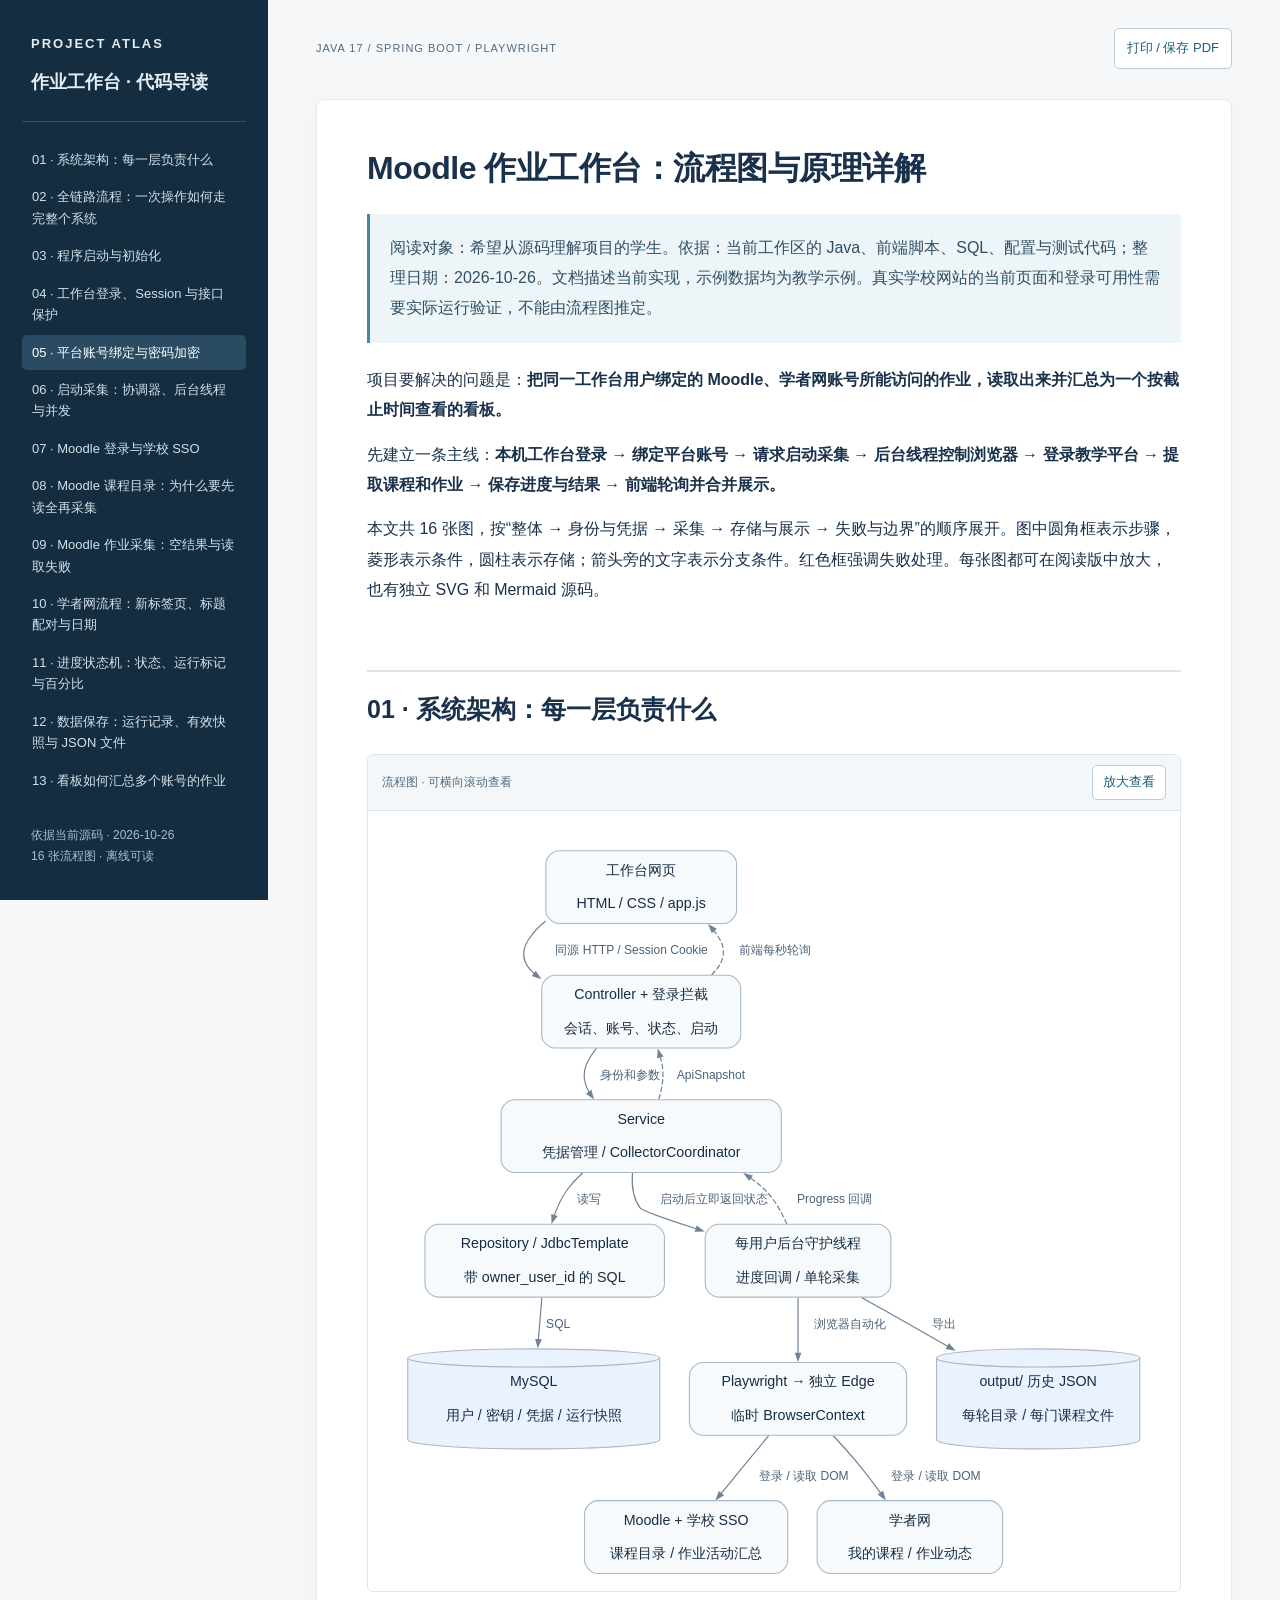
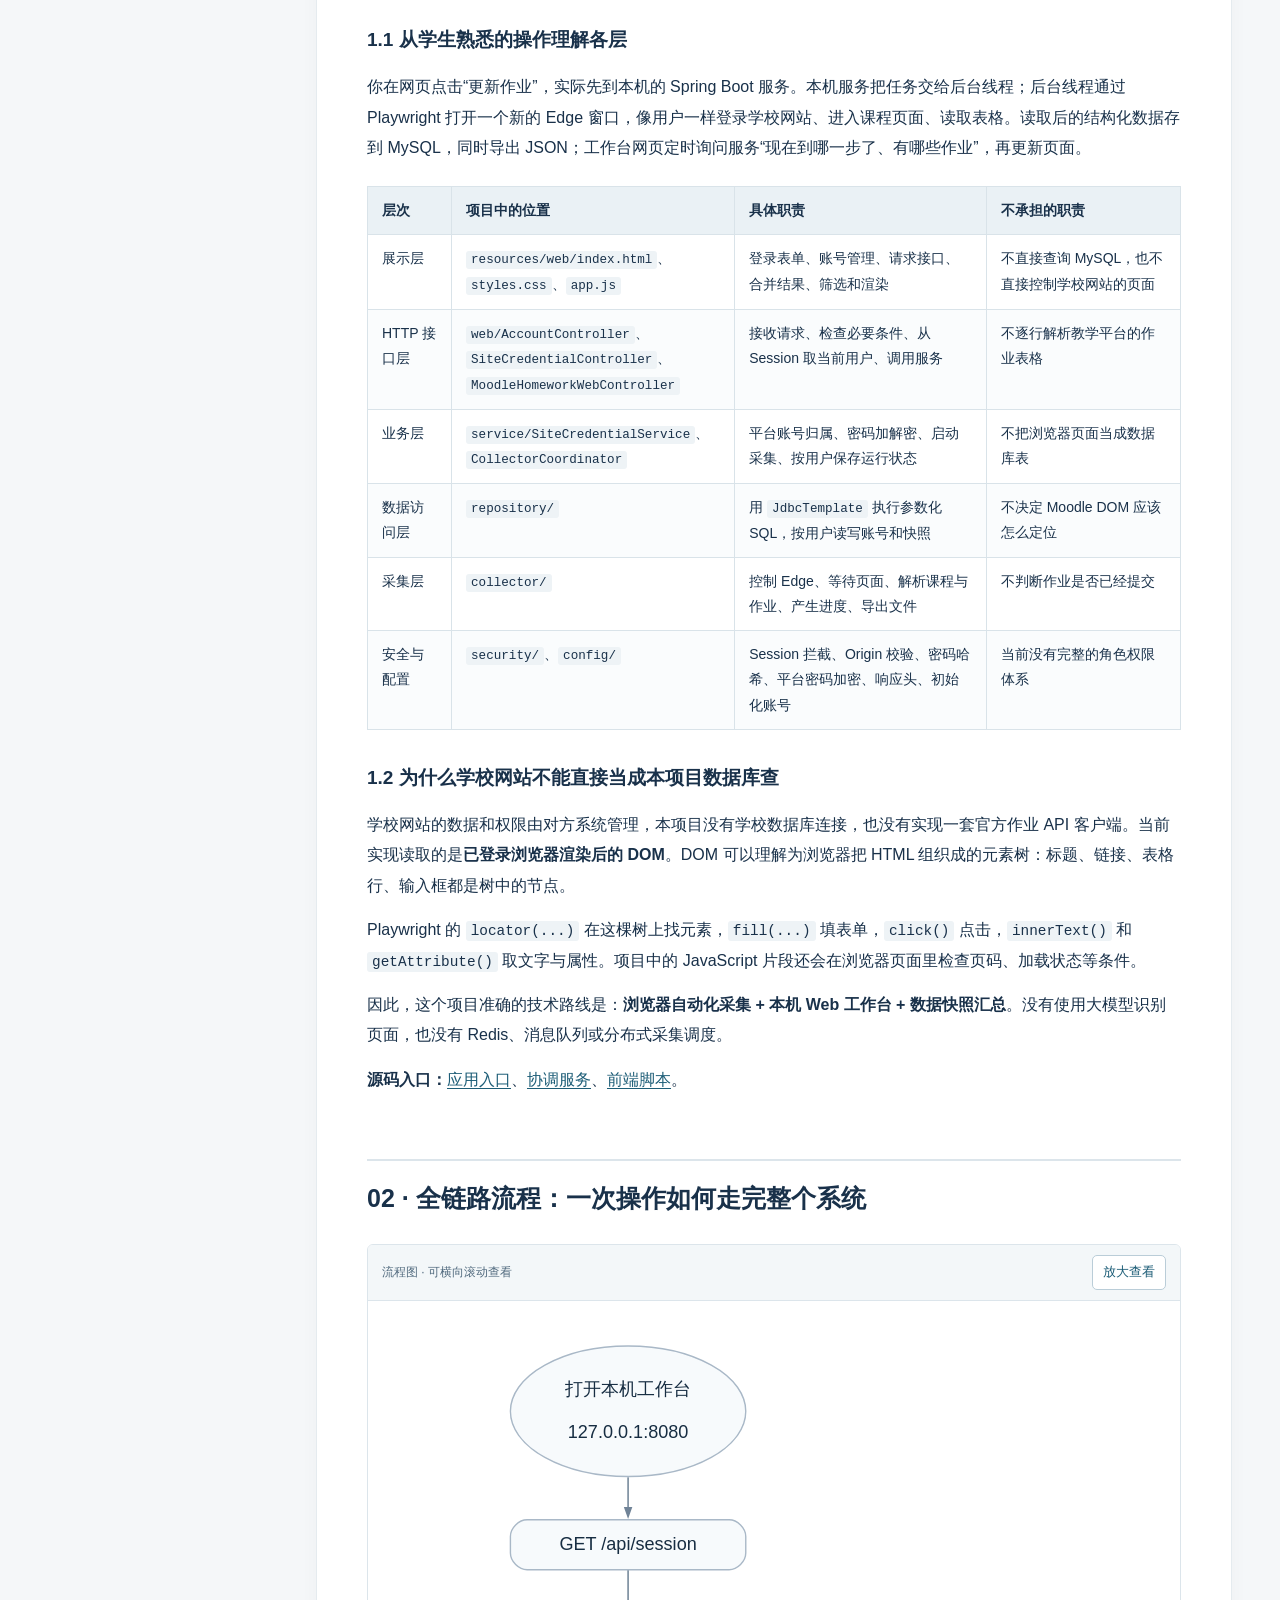
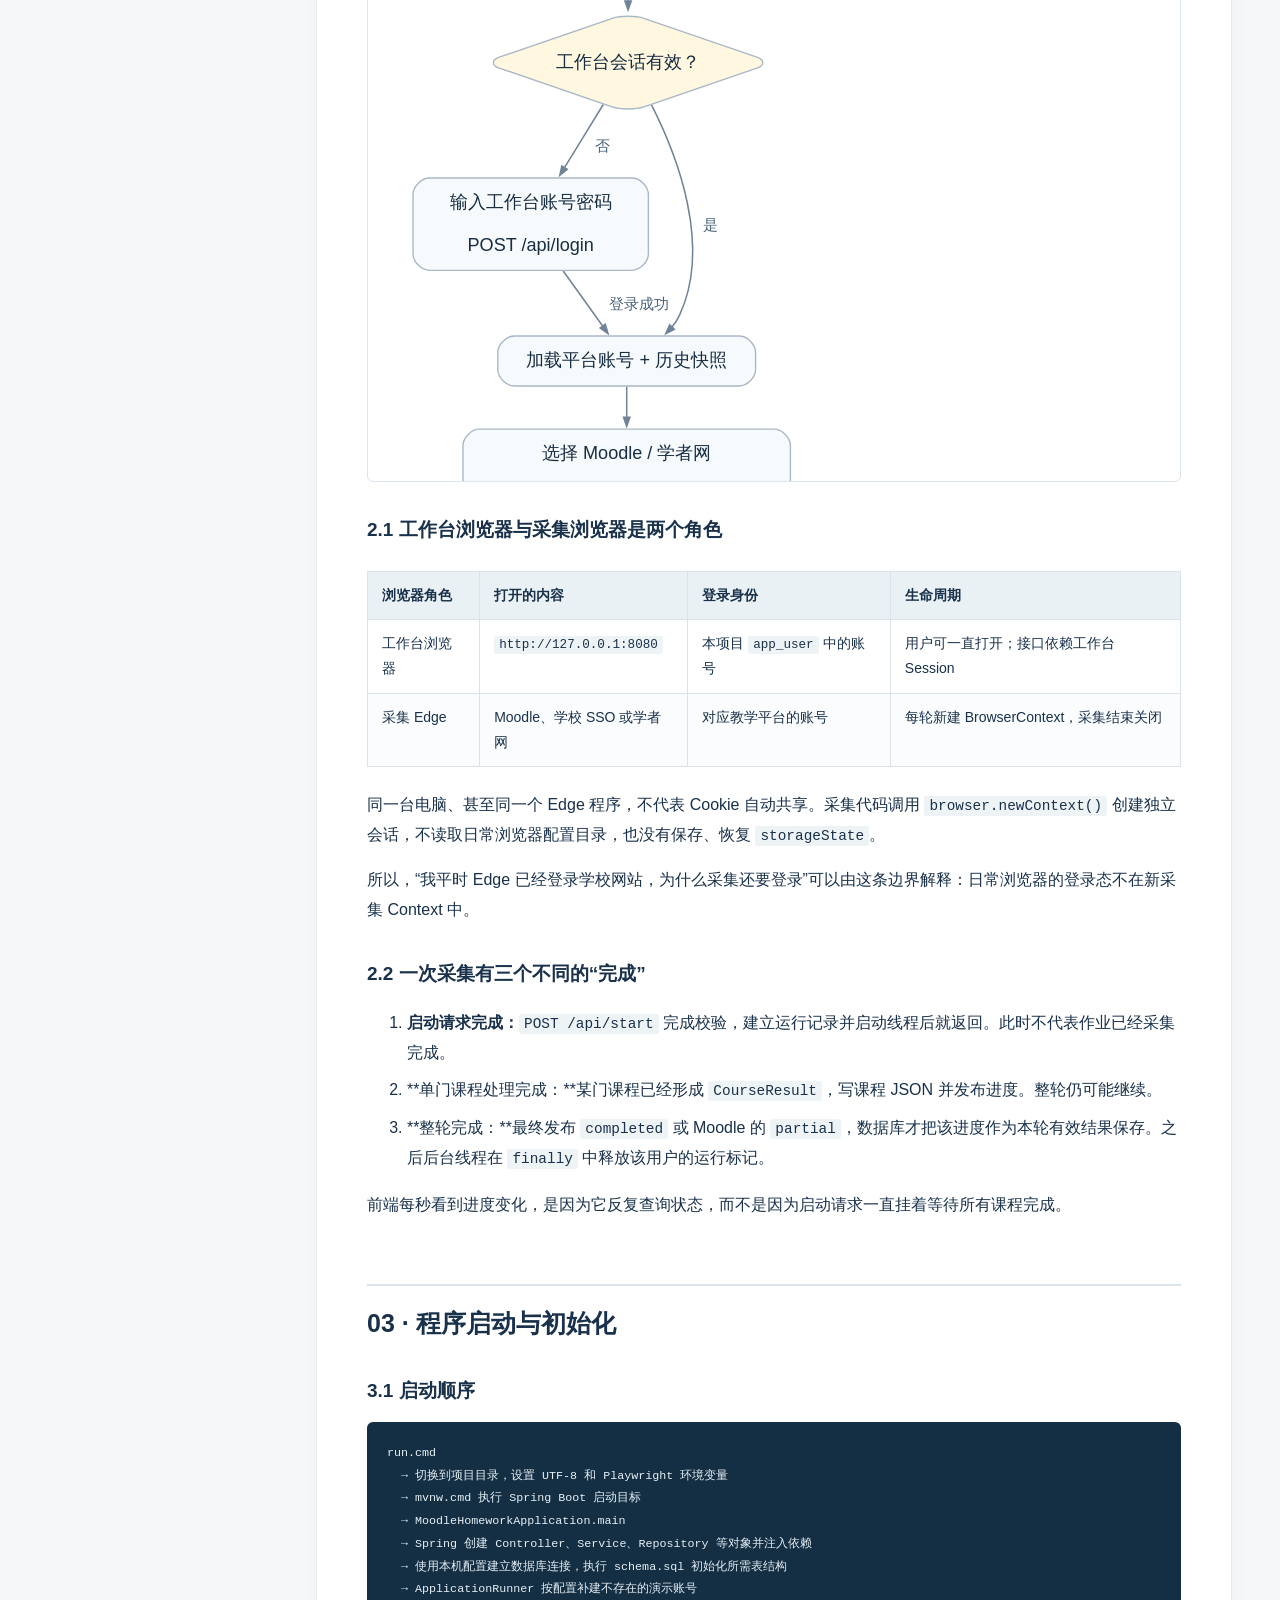
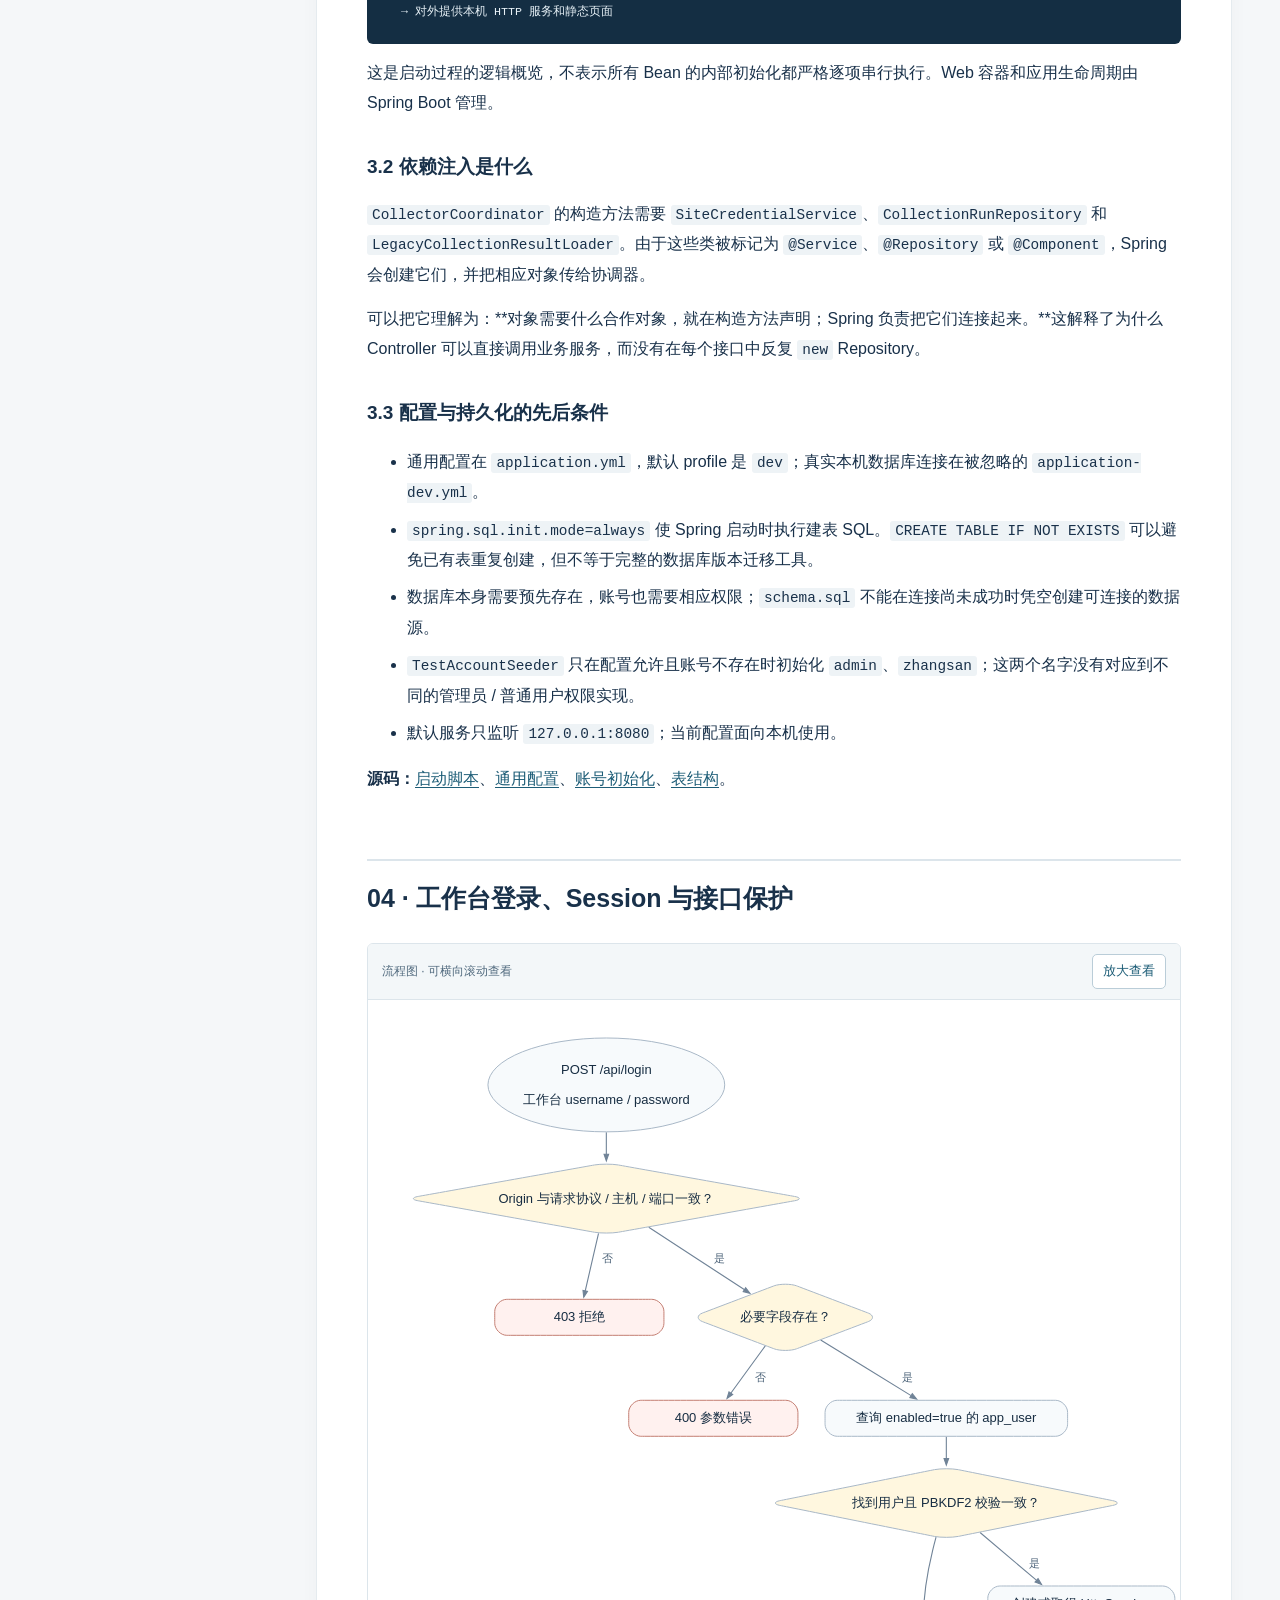
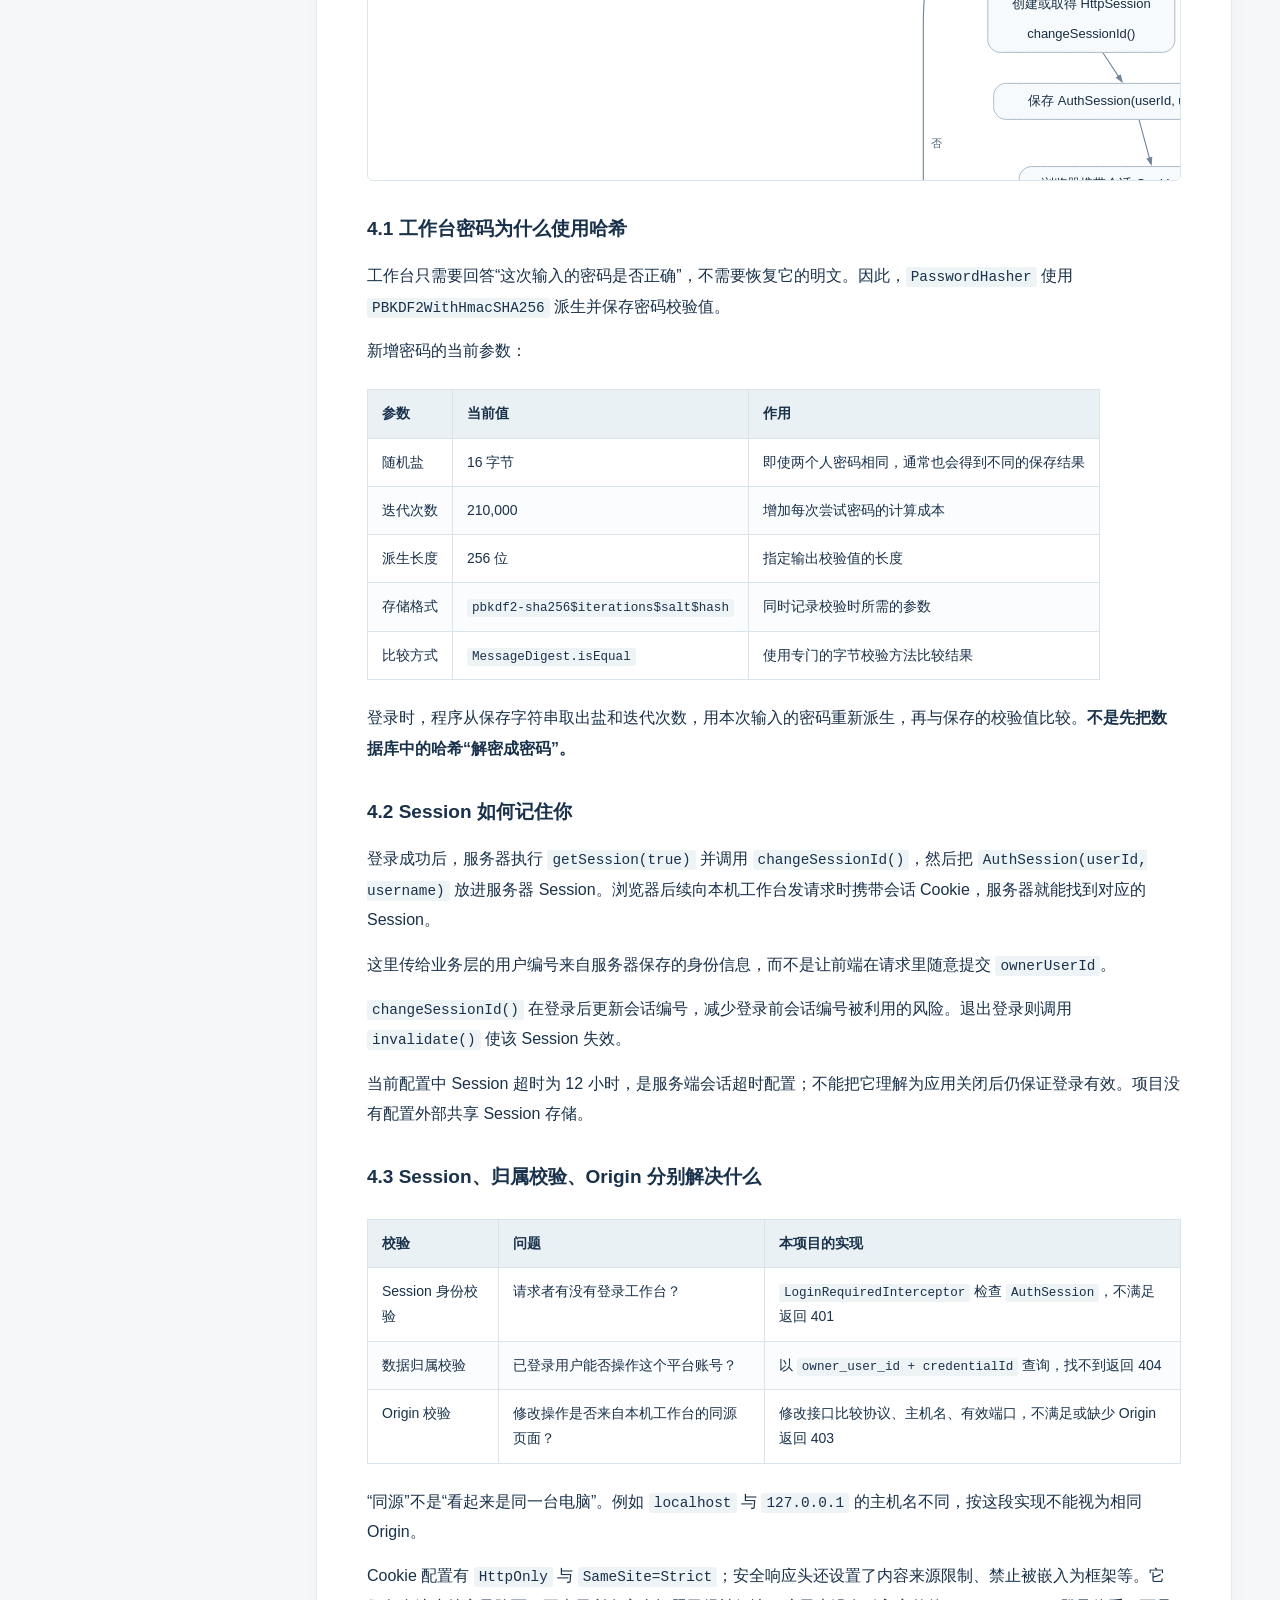
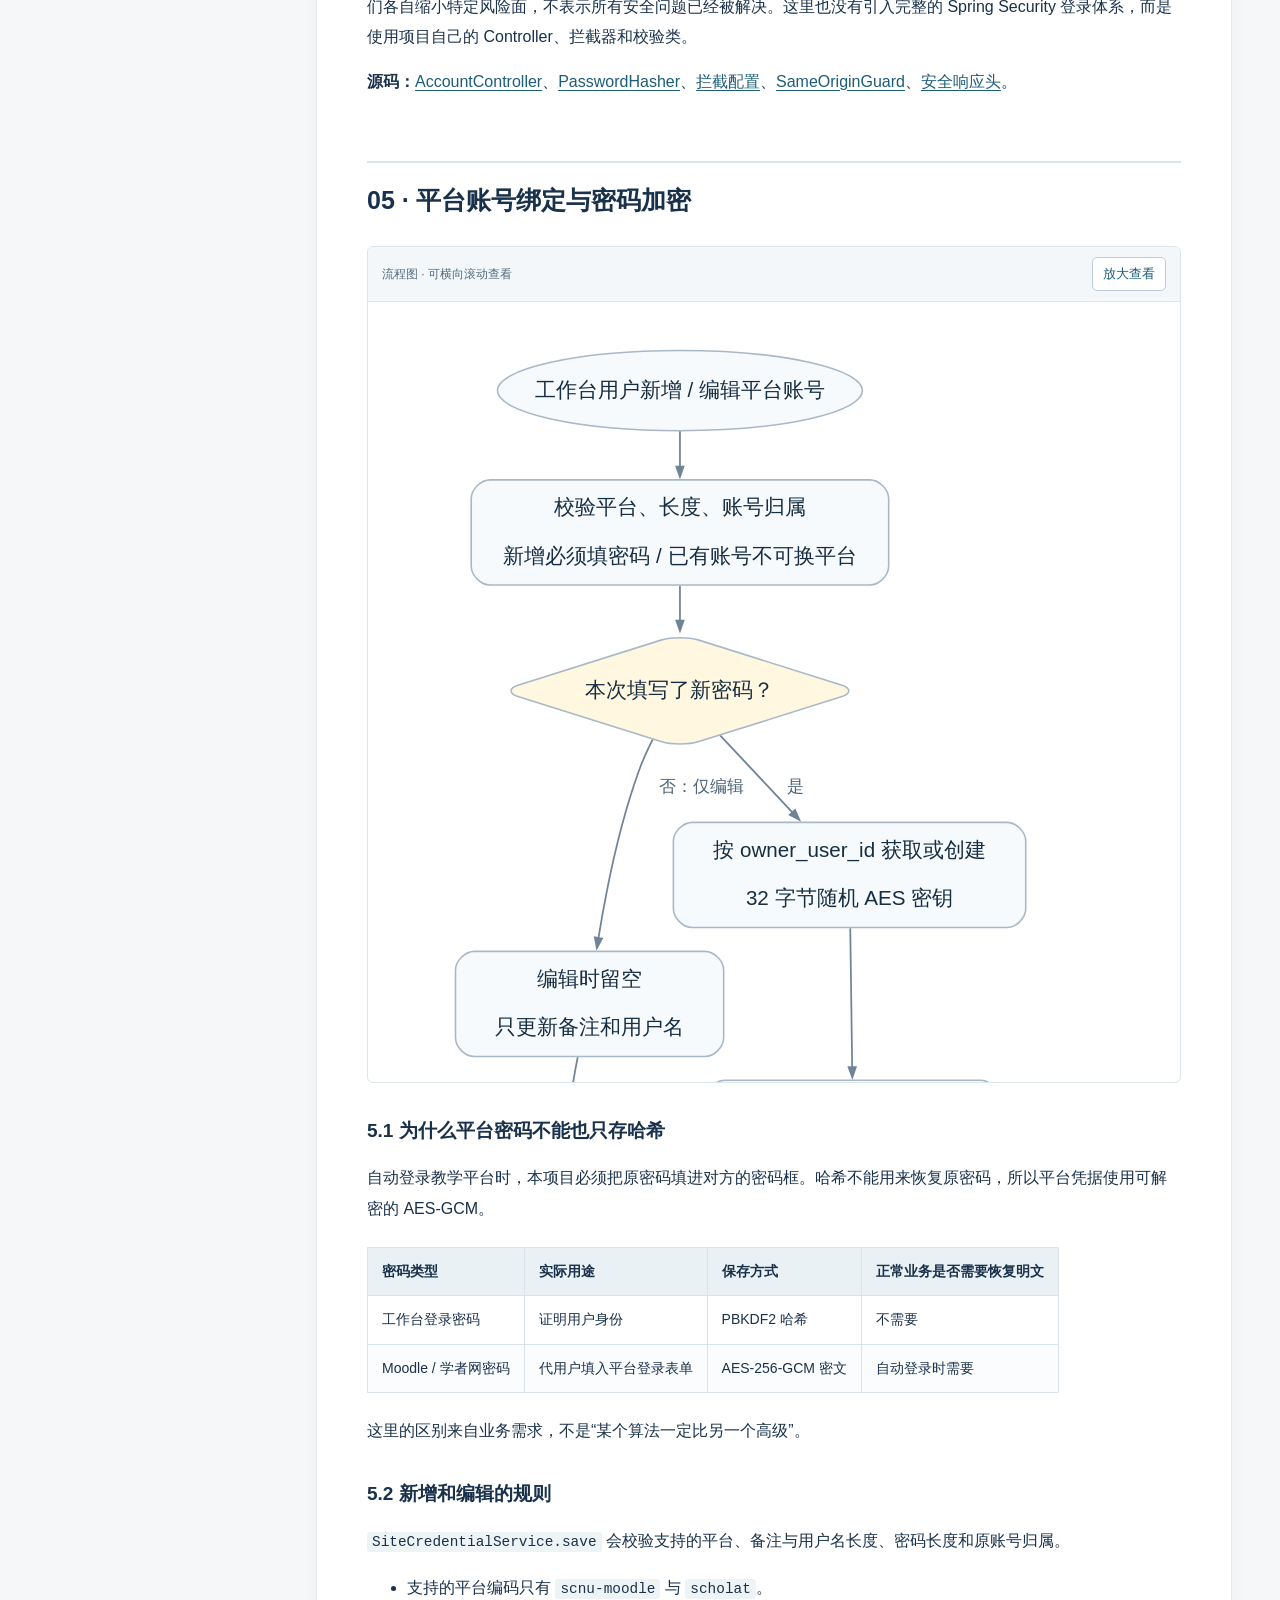
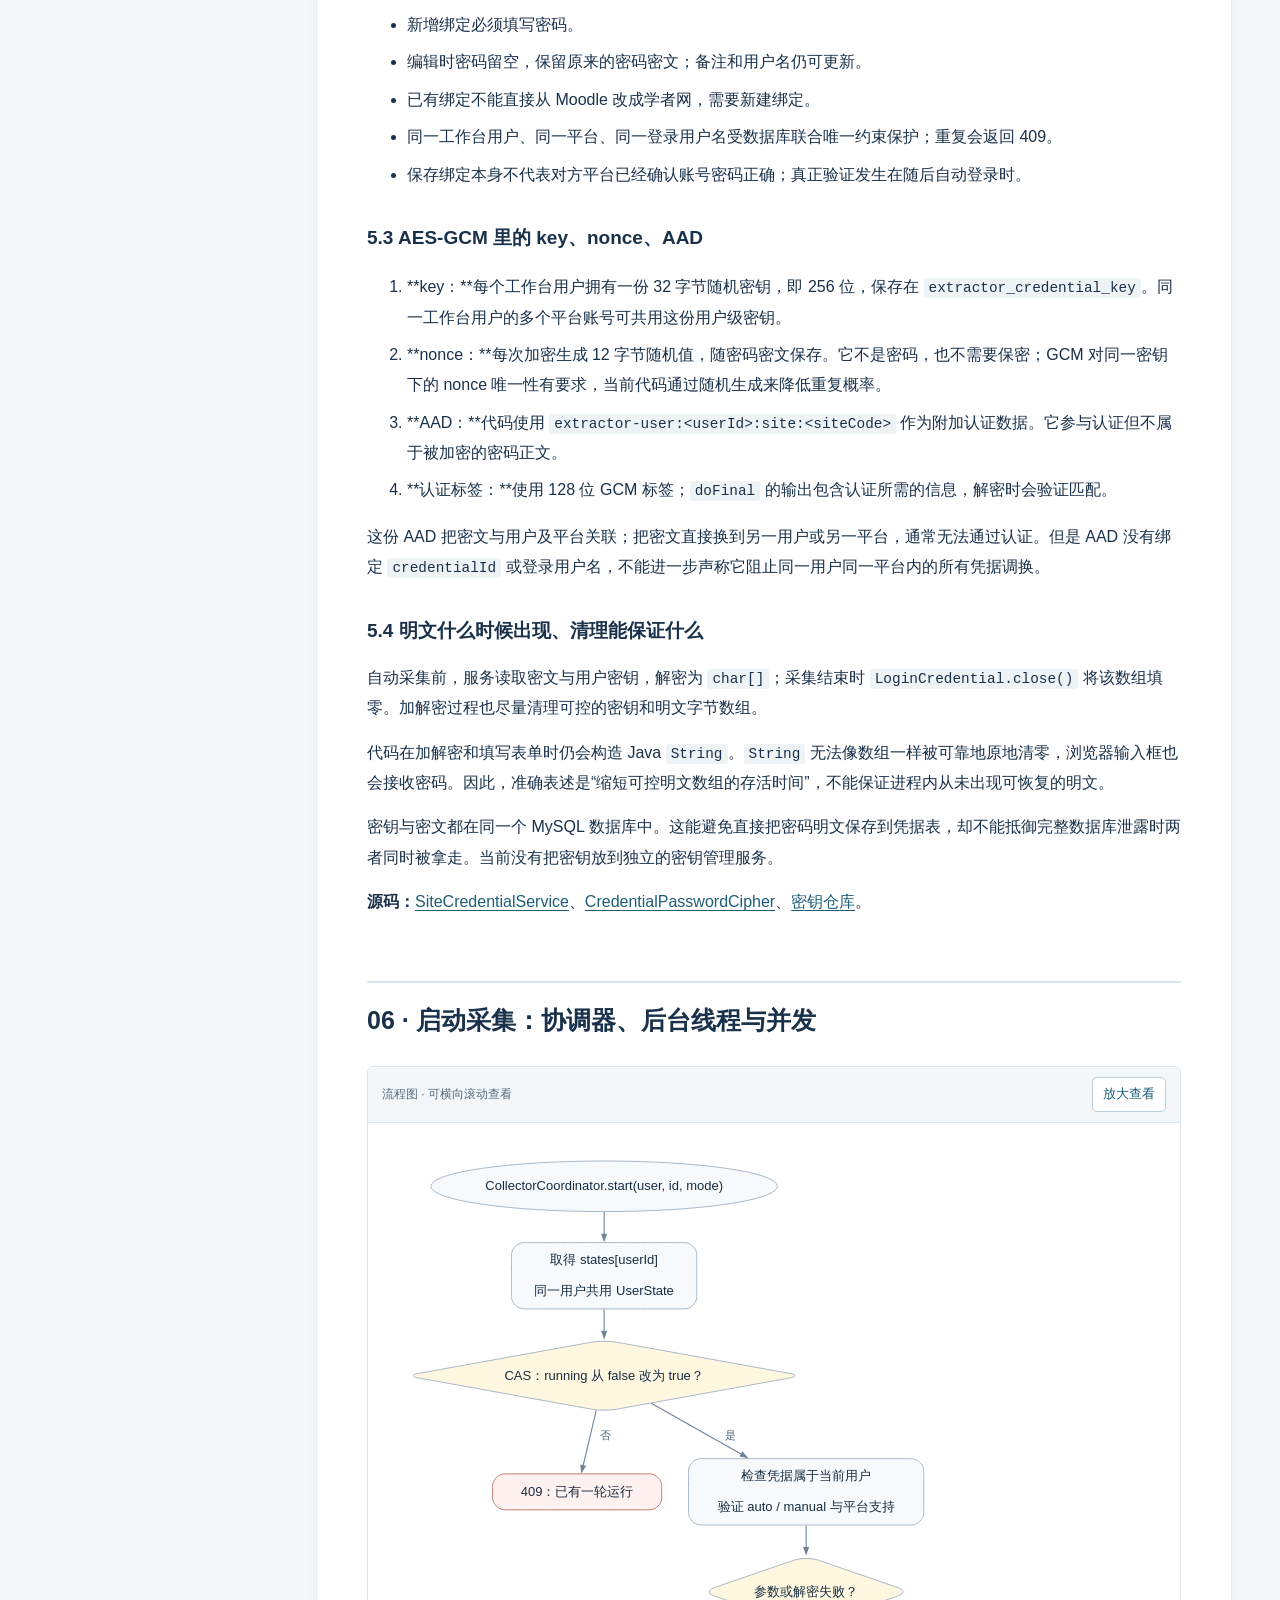
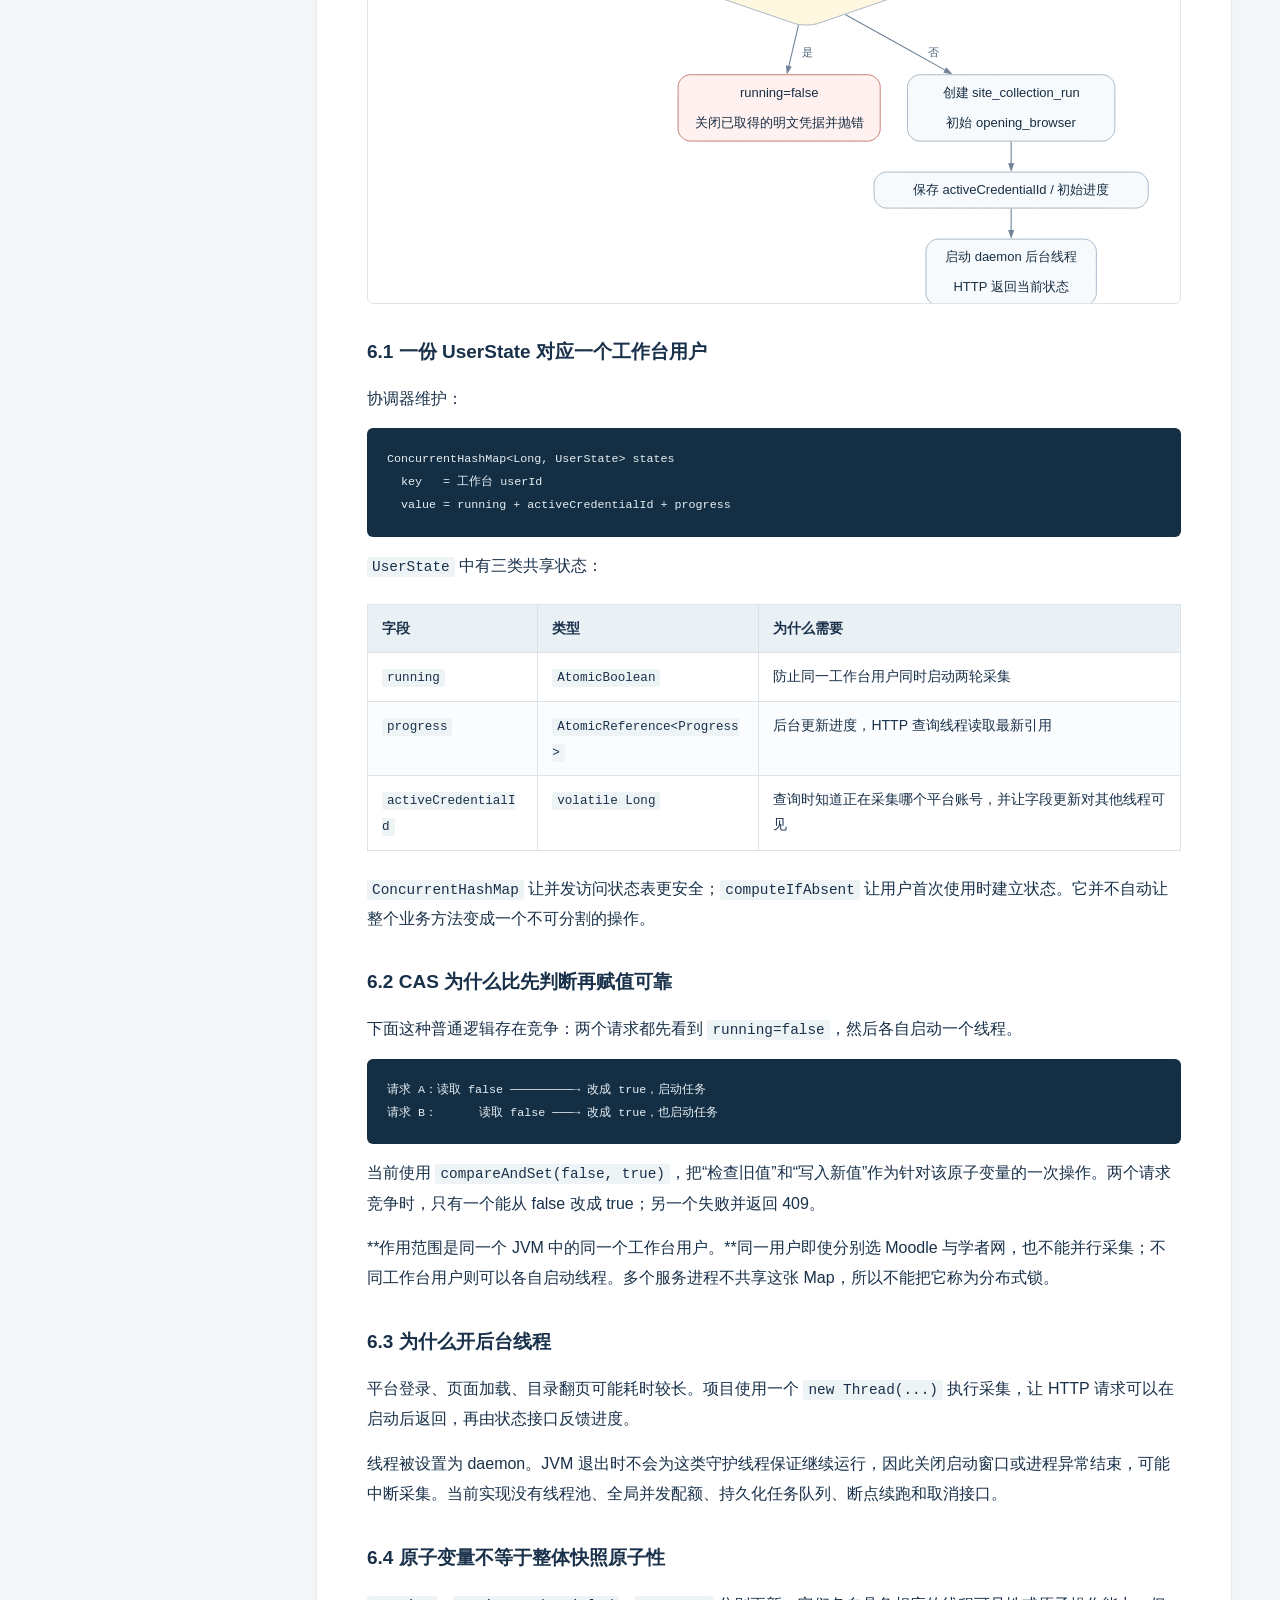
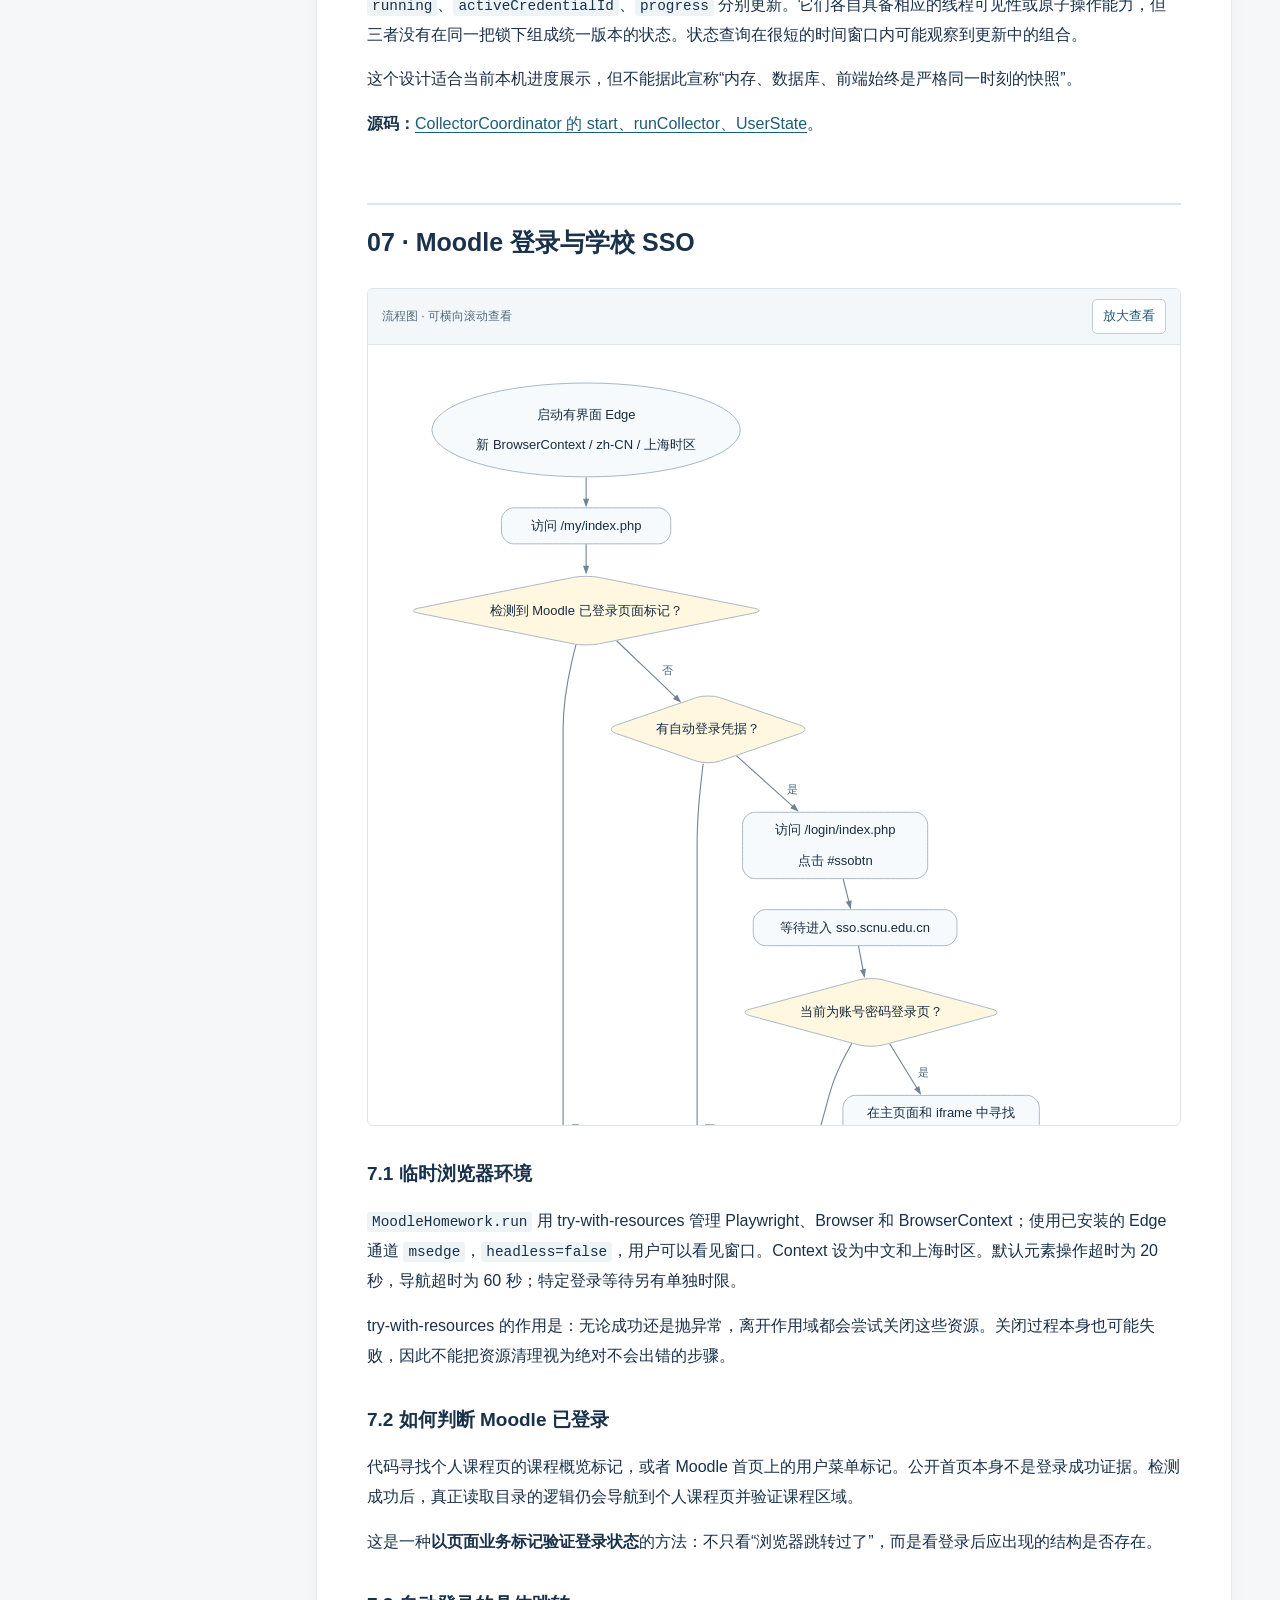
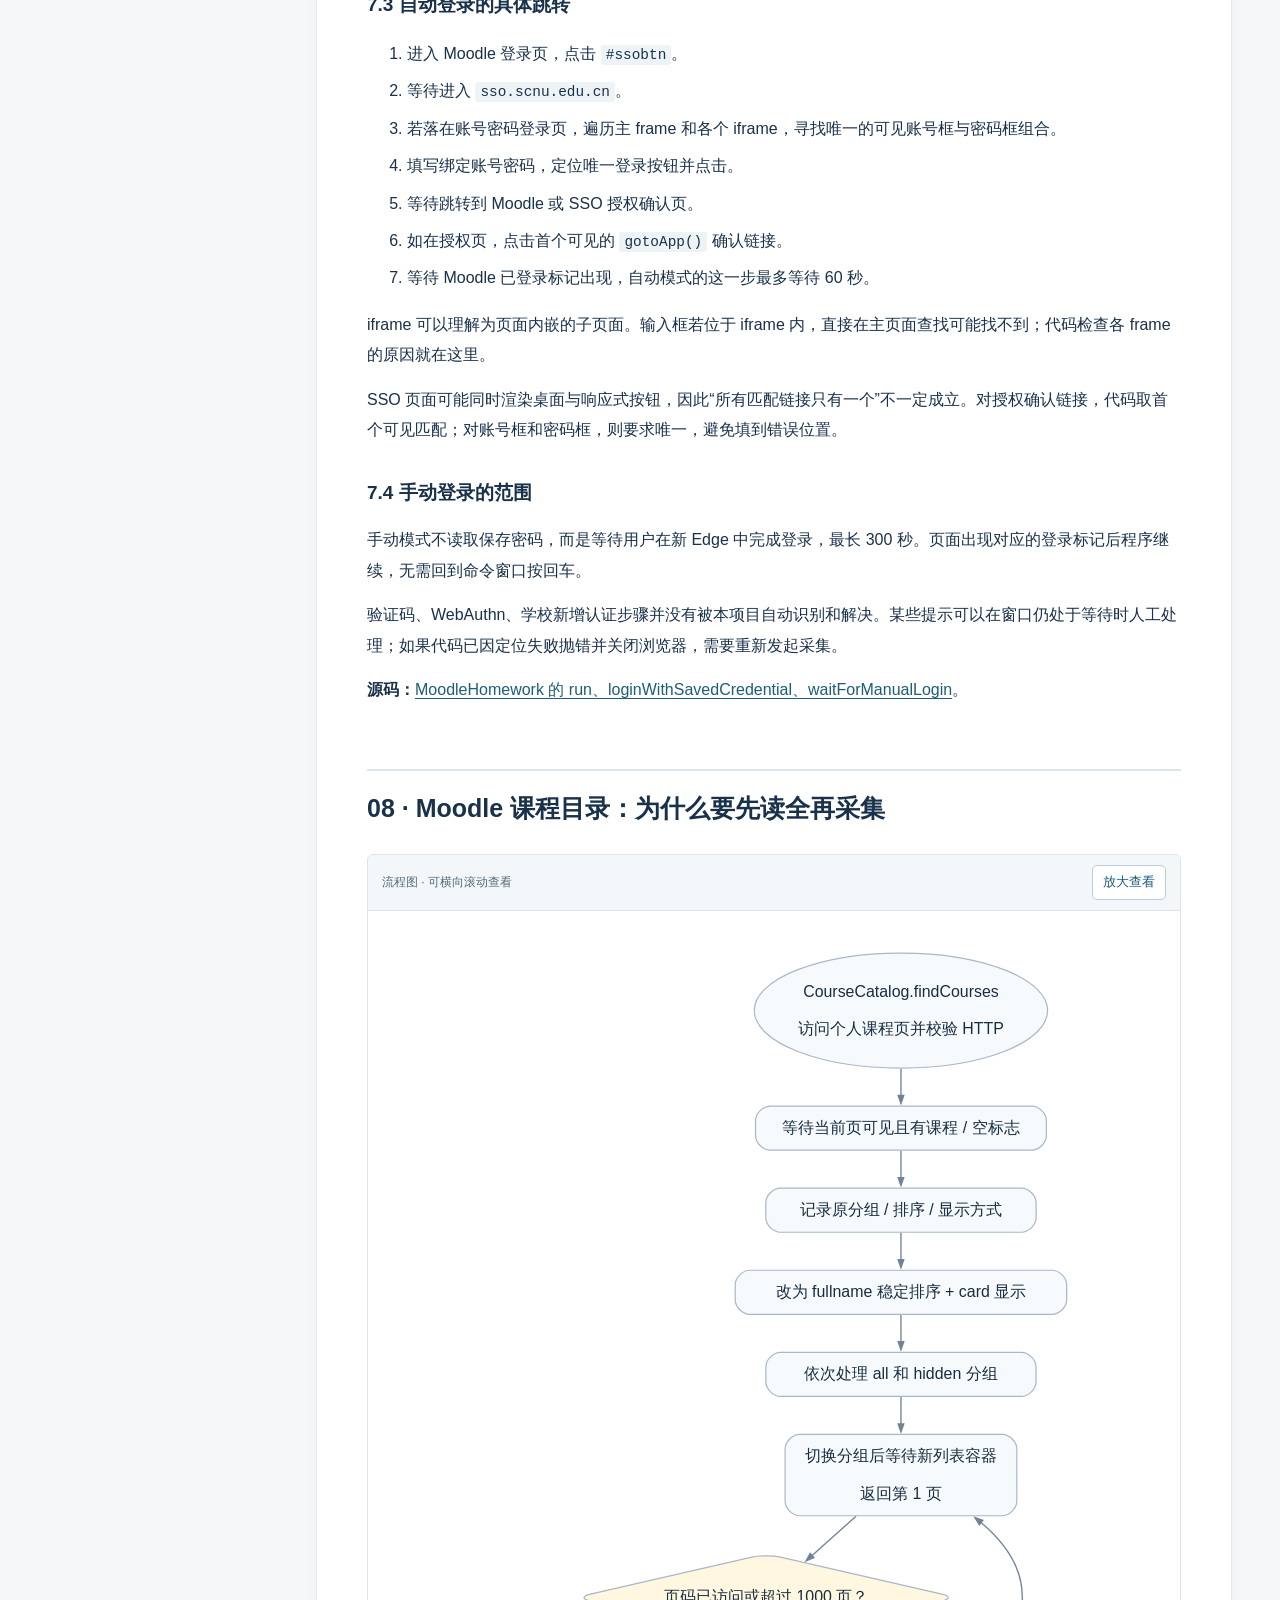
==== docs/flowcharts/project-flowcharts.html @ 31fd4c5e "Initial import: homework dashboard and architecture documentation" ====
<!doctype html>
<html lang="zh-CN"><head><meta charset="UTF-8"><meta name="viewport" content="width=device-width,initial-scale=1"><title>Moodle 作业工作台 · 流程图与原理详解</title><style>:root{color-scheme:light;--ink:#19314a;--muted:#526b7f;--line:#dce5eb;--paper:#fff;--blue:#1d5d77;--soft:#eef5f8}*{box-sizing:border-box}html{scroll-behavior:smooth;scroll-padding-top:24px}body{margin:0;background:#f5f7f9;color:var(--ink);font:16px/1.9 "Microsoft YaHei","Segoe UI",sans-serif}.sidebar{position:fixed;inset:0 auto 0 0;width:268px;padding:32px 22px;background:#152d41;color:#e2edf5;display:flex;flex-direction:column}.brand{font-size:13px;font-weight:700;letter-spacing:2px;padding:0 9px 22px;border-bottom:1px solid #365064}.brand span{display:block;font-size:18px;letter-spacing:0;margin-top:8px}nav{overflow:auto;flex:1;padding-top:18px}nav a{display:block;padding:7px 10px;color:#d3e1ea;text-decoration:none;font-size:13px;line-height:1.65;border-radius:5px;margin:2px 0}nav a:hover,nav a.active{background:#2b4b62;color:#fff}.sidebar-foot{font-size:12px;line-height:1.8;color:#a9c0d1;padding:18px 9px 0}main{margin-left:268px;max-width:1500px;padding:28px 48px 50px}.topline{display:flex;align-items:center;justify-content:space-between;color:var(--muted);font-size:11px;letter-spacing:1px;margin-bottom:30px;gap:10px}button{font:inherit;font-size:13px;color:var(--blue);background:#fff;border:1px solid #bacdd8;border-radius:5px;padding:7px 12px;cursor:pointer}button:hover{background:var(--soft)}article{background:var(--paper);padding:44px 50px;box-shadow:0 3px 20px #15334a08;border:1px solid #e5ebef;border-radius:8px}h1{font-size:32px;line-height:1.5;letter-spacing:-.5px;margin:0 0 20px}h2{font-size:25px;line-height:1.55;margin:64px 0 23px;padding-top:18px;border-top:2px solid var(--line)}h3{font-size:19px;margin:30px 0 12px}h4{font-size:16px}p{margin:14px 0}a{color:var(--blue);text-underline-offset:3px}li{margin:7px 0}li p{margin:6px 0}code{font-family:Consolas,"Microsoft YaHei",monospace;font-size:.9em;background:#eef3f6;border-radius:3px;padding:2px 5px;overflow-wrap:anywhere}pre{padding:20px;background:#142e43;color:#e6f0f6;border-radius:6px;overflow:auto;font-size:13px;line-height:1.75}pre code{background:transparent;color:inherit;padding:0;overflow-wrap:normal}blockquote{margin:22px 0;padding:14px 20px;border-left:3px solid #4785a1;background:#edf5f8;color:#304f64}blockquote p{margin:5px 0}table{border-collapse:collapse;width:100%;font-size:14px;line-height:1.8;margin:23px 0;display:block;overflow:auto}thead{background:#eaf1f5}th,td{border:1px solid #d9e3e9;padding:11px 14px;text-align:left;vertical-align:top}tr:nth-child(even){background:#fafcfd}.diagram{border:1px solid var(--line);border-radius:6px;margin:26px 0;background:#fff;overflow:hidden}.diagram-toolbar{display:flex;justify-content:space-between;align-items:center;padding:10px 14px;background:#f3f7f9;border-bottom:1px solid var(--line);font-size:12px;color:var(--muted)}.diagram-toolbar button{padding:4px 10px}.diagram-scroll{overflow:auto;padding:20px;max-height:780px}.diagram-scroll svg{display:block;width:100%;min-width:650px;height:auto;max-height:none}.diagram-scroll svg text{font-family:"Microsoft YaHei","Segoe UI",sans-serif}.diagram[data-diagram="01-architecture"] .diagram-scroll svg,.diagram[data-diagram="10-states"] .diagram-scroll svg,.diagram[data-diagram="16-data-model"] .diagram-scroll svg{min-width:1050px}.diagram[data-diagram="07-catalog"] .diagram-scroll svg,.diagram[data-diagram="06-moodle-login"] .diagram-scroll svg{min-width:900px}footer{font-size:12px;color:var(--muted);margin-top:25px}dialog{border:1px solid #a9bcca;border-radius:8px;width:94vw;max-width:1800px;height:92vh;padding:0;overflow:hidden}dialog::backdrop{background:#12283dc4}dialog header{display:flex;align-items:center;gap:10px;padding:14px 20px;background:#eef4f8;border-bottom:1px solid var(--line);height:64px}dialog header span{margin-right:auto;font-size:14px}#dialog-content{height:calc(100% - 64px);overflow:auto;padding:25px;background:#fff}#dialog-content svg{display:block;height:auto;max-width:none}#dialog-content text{font-family:"Microsoft YaHei","Segoe UI",sans-serif}details{border:1px solid var(--line);border-radius:6px;padding:12px 16px;margin:18px 0}summary{cursor:pointer;color:var(--blue)}@media(min-width:1700px){main{padding-left:70px;padding-right:70px}}@media(max-width:1050px){.sidebar{width:220px;padding:25px 13px}main{margin-left:220px;padding:24px}article{padding:28px}h1{font-size:27px}}@media(max-width:740px){.sidebar{position:static;width:auto;padding:20px}.brand{padding-bottom:12px}.brand span{font-size:17px}nav{display:flex;gap:5px;overflow:auto;max-height:110px;flex-wrap:wrap;padding-top:10px}nav a{font-size:12px;padding:3px 7px;white-space:nowrap}.sidebar-foot{display:none}main{margin:0;padding:20px 12px}.topline{font-size:9px;margin-bottom:16px}article{padding:24px 18px}h1{font-size:25px}h2{font-size:22px;margin-top:42px}body{font-size:15px}.diagram-scroll{padding:12px}dialog{width:98vw;height:94vh}dialog header{padding:10px;gap:5px}dialog header span{font-size:12px}dialog header button{padding:5px 9px}}@media print{.sidebar,.topline,.diagram-toolbar,dialog,footer{display:none!important}body{background:white;font-size:10pt}main{margin:0;max-width:none;padding:0}article{padding:0;border:0;box-shadow:none}h1{font-size:24pt}h2{font-size:18pt;break-before:page;margin-top:0;padding-top:0;border:0}h3{break-after:avoid}table{display:table;font-size:9pt}tr{break-inside:avoid}.diagram{border:0}.diagram-scroll{max-height:none;overflow:visible;padding:0}.diagram-scroll svg{min-width:0!important;max-width:100%;max-height:240mm}a{color:inherit}pre{white-space:pre-wrap;color:#19314a;background:#eef3f6}.diagram{break-inside:avoid}}
article a{overflow-wrap:anywhere}#dialog-content svg{min-width:0!important}
</style></head><body><aside class="sidebar"><div class="brand">PROJECT ATLAS<span>作业工作台 · 代码导读</span></div><nav aria-label="文档目录"><a href="#section-0">01 · 系统架构：每一层负责什么</a><a href="#section-1">02 · 全链路流程：一次操作如何走完整个系统</a><a href="#section-2">03 · 程序启动与初始化</a><a href="#section-3">04 · 工作台登录、Session 与接口保护</a><a href="#section-4">05 · 平台账号绑定与密码加密</a><a href="#section-5">06 · 启动采集：协调器、后台线程与并发</a><a href="#section-6">07 · Moodle 登录与学校 SSO</a><a href="#section-7">08 · Moodle 课程目录：为什么要先读全再采集</a><a href="#section-8">09 · Moodle 作业采集：空结果与读取失败</a><a href="#section-9">10 · 学者网流程：新标签页、标题配对与日期</a><a href="#section-10">11 · 进度状态机：状态、运行标记与百分比</a><a href="#section-11">12 · 数据保存：运行记录、有效快照与 JSON 文件</a><a href="#section-12">13 · 看板如何汇总多个账号的作业</a><a href="#section-13">14 · 截止时间：精确时刻与日历日期</a><a href="#section-14">15 · 失败处理：失败发生的位置决定结果</a><a href="#section-15">16 · 数据模型：四张关系表与 JSON 内嵌对象</a><a href="#section-16">17 · 旧版本地结果的导入</a><a href="#section-17">18 · HTTP 接口与调用关系</a><a href="#section-18">19 · 用一个例子串起整个流程</a><a href="#section-19">20 · 项目的设计取舍与常见误解</a><a href="#section-20">21 · 如何对照源码学习与验证</a></nav><div class="sidebar-foot">依据当前源码 · 2026-10-26<br>16 张流程图 · 离线可读</div></aside><main><div class="topline"><span>JAVA 17 / SPRING BOOT / PLAYWRIGHT</span><button type="button" id="print">打印 / 保存 PDF</button></div><article><h1>Moodle 作业工作台：流程图与原理详解</h1><blockquote>
<p>阅读对象：希望从源码理解项目的学生。依据：当前工作区的 Java、前端脚本、SQL、配置与测试代码；整理日期：2026-10-26。文档描述当前实现，示例数据均为教学示例。真实学校网站的当前页面和登录可用性需要实际运行验证，不能由流程图推定。</p>
</blockquote>
<p>项目要解决的问题是：<strong>把同一工作台用户绑定的 Moodle、学者网账号所能访问的作业，读取出来并汇总为一个按截止时间查看的看板。</strong></p>
<p>先建立一条主线：<strong>本机工作台登录 → 绑定平台账号 → 请求启动采集 → 后台线程控制浏览器 → 登录教学平台 → 提取课程和作业 → 保存进度与结果 → 前端轮询并合并展示。</strong></p>
<p>本文共 16 张图，按“整体 → 身份与凭据 → 采集 → 存储与展示 → 失败与边界”的顺序展开。图中圆角框表示步骤，菱形表示条件，圆柱表示存储；箭头旁的文字表示分支条件。红色框强调失败处理。每张图都可在阅读版中放大，也有独立 SVG 和 Mermaid 源码。</p>
<h2 id="section-0">01 · 系统架构：每一层负责什么</h2><div class="diagram" data-diagram="01-architecture"><div class="diagram-toolbar"><span>流程图 · 可横向滚动查看</span><button type="button" class="expand-diagram" data-id="01-architecture">放大查看</button></div><div class="diagram-scroll"><svg role="img" aria-label="系统架构与职责" style="min-width:704px" width="704pt" height="695pt"
 viewBox="0.00 0.00 704.00 695.00" xmlns="http://www.w3.org/2000/svg" xmlns:xlink="http://www.w3.org/1999/xlink">
<g id="graph0" class="graph" transform="scale(1 1) rotate(0) translate(18 677.05)">
<title>G</title>
<!-- ui&#45;&gt;api -->
<g id="edge1" class="edge">
<title>ui&#45;&gt;api</title>
<path fill="none" stroke="#708397" stroke-width="1.1" d="M125.74,-594.92C119.59,-590.01 114.15,-584.31 109.9,-577.69 102.1,-565.52 105.86,-555.25 115.55,-546.74"/>
<polygon fill="#708397" stroke="#708397" stroke-width="1.1" points="116.76,-548.68 120.57,-542.94 114.01,-545.05 116.76,-548.68"/>
<text xml:space="preserve" text-anchor="start" x="134.68" y="-564.69" font-family="Microsoft YaHei" font-size="11.00" fill="#4b6278">同源 HTTP / Session Cookie</text>
</g>
<!-- api&#45;&gt;ui -->
<g id="edge12" class="edge">
<title>api&#45;&gt;ui</title>
<path fill="none" stroke="#708397" stroke-width="1.1" stroke-dasharray="5,2" d="M276.89,-545.68C286.52,-554.9 291.36,-565.74 284.9,-577.69 283.27,-580.72 281.34,-583.59 279.19,-586.3"/>
<polygon fill="#708397" stroke="#708397" stroke-width="1.1" points="277.54,-584.73 274.9,-591.09 280.93,-587.76 277.54,-584.73"/>
<text xml:space="preserve" text-anchor="start" x="302.1" y="-564.69" font-family="Microsoft YaHei" font-size="11.00" fill="#4b6278">前端每秒轮询</text>
</g>
<!-- api&#45;&gt;svc -->
<g id="edge2" class="edge">
<title>api&#45;&gt;svc</title>
<path fill="none" stroke="#708397" stroke-width="1.1" d="M172.01,-478.9C168.35,-474.33 165.17,-469.39 162.9,-464.13 159.1,-455.29 160.83,-446.61 165.44,-438.63"/>
<polygon fill="#708397" stroke="#708397" stroke-width="1.1" points="167.18,-440.11 168.99,-433.46 163.43,-437.53 167.18,-440.11"/>
<text xml:space="preserve" text-anchor="start" x="175.78" y="-451.13" font-family="Microsoft YaHei" font-size="11.00" fill="#4b6278">身份和参数</text>
</g>
<!-- svc&#45;&gt;api -->
<g id="edge11" class="edge">
<title>svc&#45;&gt;api</title>
<path fill="none" stroke="#708397" stroke-width="1.1" stroke-dasharray="5,2" d="M228.82,-432.2C232.06,-442.32 233.94,-453.6 231.9,-464.13 231.46,-466.4 230.91,-468.71 230.28,-471.01"/>
<polygon fill="#708397" stroke="#708397" stroke-width="1.1" points="228.11,-470.33 228.35,-477.21 232.45,-471.68 228.11,-470.33"/>
<text xml:space="preserve" text-anchor="start" x="245.33" y="-451.13" font-family="Microsoft YaHei" font-size="11.00" fill="#4b6278">ApiSnapshot</text>
</g>
<!-- svc&#45;&gt;repo -->
<g id="edge3" class="edge">
<title>svc&#45;&gt;repo</title>
<path fill="none" stroke="#708397" stroke-width="1.1" d="M159.47,-365.21C154.45,-360.72 149.79,-355.83 145.9,-350.57 140.61,-343.4 136.61,-334.83 133.6,-326.32"/>
<polygon fill="#708397" stroke="#708397" stroke-width="1.1" points="135.77,-325.64 131.62,-320.15 131.44,-327.03 135.77,-325.64"/>
<text xml:space="preserve" text-anchor="start" x="154.65" y="-337.57" font-family="Microsoft YaHei" font-size="11.00" fill="#4b6278">读写</text>
</g>
<!-- svc&#45;&gt;worker -->
<g id="edge5" class="edge">
<title>svc&#45;&gt;worker</title>
<path fill="none" stroke="#708397" stroke-width="1.1" d="M204.94,-365.24C204.06,-354.22 205.35,-342.42 211.9,-333.37 213.85,-330.69 236.47,-322.84 263.24,-314.29"/>
<polygon fill="#708397" stroke="#708397" stroke-width="1.1" points="263.79,-316.5 269.3,-312.36 262.42,-312.16 263.79,-316.5"/>
<text xml:space="preserve" text-anchor="start" x="230.28" y="-337.57" font-family="Microsoft YaHei" font-size="11.00" fill="#4b6278">启动后立即返回状态</text>
</g>
<!-- repo&#45;&gt;db -->
<g id="edge4" class="edge">
<title>repo&#45;&gt;db</title>
<path fill="none" stroke="#708397" stroke-width="1.1" d="M122.28,-251.6C121.33,-239.84 120.23,-226.23 119.18,-213.17"/>
<polygon fill="#708397" stroke="#708397" stroke-width="1.1" points="121.45,-213.09 118.66,-206.79 116.92,-213.45 121.45,-213.09"/>
<text xml:space="preserve" text-anchor="start" x="126.2" y="-224.01" font-family="Microsoft YaHei" font-size="11.00" fill="#4b6278">SQL</text>
</g>
<!-- worker&#45;&gt;svc -->
<g id="edge9" class="edge">
<title>worker&#45;&gt;svc</title>
<path fill="none" stroke="#708397" stroke-width="1.1" stroke-dasharray="5,2" d="M345.7,-318.58C340.86,-329.85 334.07,-341.84 324.9,-350.57 321.05,-354.23 316.87,-357.63 312.47,-360.78"/>
<polygon fill="#708397" stroke="#708397" stroke-width="1.1" points="311.37,-358.78 307.25,-364.29 313.91,-362.55 311.37,-358.78"/>
<text xml:space="preserve" text-anchor="start" x="354.92" y="-337.57" font-family="Microsoft YaHei" font-size="11.00" fill="#4b6278">Progress 回调</text>
</g>
<!-- worker&#45;&gt;pw -->
<g id="edge6" class="edge">
<title>worker&#45;&gt;pw</title>
<path fill="none" stroke="#708397" stroke-width="1.1" d="M355.9,-251.6C355.9,-235.94 355.9,-217.02 355.9,-200.46"/>
<polygon fill="#708397" stroke="#708397" stroke-width="1.1" points="358.18,-200.71 355.91,-194.21 353.63,-200.71 358.18,-200.71"/>
<text xml:space="preserve" text-anchor="start" x="370.15" y="-224.01" font-family="Microsoft YaHei" font-size="11.00" fill="#4b6278">浏览器自动化</text>
</g>
<!-- worker&#45;&gt;files -->
<g id="edge10" class="edge">
<title>worker&#45;&gt;files</title>
<path fill="none" stroke="#708397" stroke-width="1.1" d="M413.77,-251.74C422.53,-246.81 431.46,-241.78 439.9,-237.01 457,-227.34 475.3,-216.95 492.73,-207.04"/>
<polygon fill="#708397" stroke="#708397" stroke-width="1.1" points="493.64,-209.14 498.17,-203.95 491.39,-205.18 493.64,-209.14"/>
<text xml:space="preserve" text-anchor="start" x="478.27" y="-224.01" font-family="Microsoft YaHei" font-size="11.00" fill="#4b6278">导出</text>
</g>
<!-- pw&#45;&gt;moodle -->
<g id="edge7" class="edge">
<title>pw&#45;&gt;moodle</title>
<path fill="none" stroke="#708397" stroke-width="1.1" d="M329.11,-125.6C315.75,-109.37 299.52,-89.63 285.56,-72.66"/>
<polygon fill="#708397" stroke="#708397" stroke-width="1.1" points="287.47,-71.4 281.58,-67.83 283.96,-74.29 287.47,-71.4"/>
<text xml:space="preserve" text-anchor="start" x="320.42" y="-85.56" font-family="Microsoft YaHei" font-size="11.00" fill="#4b6278">登录 / 读取 DOM</text>
</g>
<!-- pw&#45;&gt;scholat -->
<g id="edge8" class="edge">
<title>pw&#45;&gt;scholat</title>
<path fill="none" stroke="#708397" stroke-width="1.1" d="M387.82,-125.78C395.91,-117.14 404.43,-107.67 411.9,-98.56 418.5,-90.52 425.22,-81.61 431.41,-73.04"/>
<polygon fill="#708397" stroke="#708397" stroke-width="1.1" points="433.13,-74.54 435.06,-67.93 429.43,-71.89 433.13,-74.54"/>
<text xml:space="preserve" text-anchor="start" x="440.77" y="-85.56" font-family="Microsoft YaHei" font-size="11.00" fill="#4b6278">登录 / 读取 DOM</text>
</g>
<!-- ui -->
<g id="node1" class="node">
<title>ui</title>
<path fill="#f7fafc" stroke="#a9b8c7" d="M287.86,-659.05C287.86,-659.05 137.95,-659.05 137.95,-659.05 131.95,-659.05 125.95,-653.05 125.95,-647.05 125.95,-647.05 125.95,-604.69 125.95,-604.69 125.95,-598.69 131.95,-592.69 137.95,-592.69 137.95,-592.69 287.86,-592.69 287.86,-592.69 293.86,-592.69 299.86,-598.69 299.86,-604.69 299.86,-604.69 299.86,-647.05 299.86,-647.05 299.86,-653.05 293.86,-659.05 287.86,-659.05"/>
<text xml:space="preserve" text-anchor="middle" x="212.9" y="-637.27" font-family="Microsoft YaHei" font-size="13.00" fill="#172d42">工作台网页</text>
<text xml:space="preserve" text-anchor="middle" x="212.9" y="-606.67" font-family="Microsoft YaHei" font-size="13.00" fill="#172d42">HTML / CSS / app.js</text>
</g>
<!-- api -->
<g id="node2" class="node">
<title>api</title>
<path fill="#f7fafc" stroke="#a9b8c7" d="M291.63,-545.49C291.63,-545.49 134.18,-545.49 134.18,-545.49 128.18,-545.49 122.18,-539.49 122.18,-533.49 122.18,-533.49 122.18,-491.13 122.18,-491.13 122.18,-485.13 128.18,-479.13 134.18,-479.13 134.18,-479.13 291.63,-479.13 291.63,-479.13 297.63,-479.13 303.63,-485.13 303.63,-491.13 303.63,-491.13 303.63,-533.49 303.63,-533.49 303.63,-539.49 297.63,-545.49 291.63,-545.49"/>
<text xml:space="preserve" text-anchor="middle" x="212.9" y="-523.71" font-family="Microsoft YaHei" font-size="13.00" fill="#172d42">Controller + 登录拦截</text>
<text xml:space="preserve" text-anchor="middle" x="212.9" y="-493.11" font-family="Microsoft YaHei" font-size="13.00" fill="#172d42">会话、账号、状态、启动</text>
</g>
<!-- svc -->
<g id="node3" class="node">
<title>svc</title>
<path fill="#f7fafc" stroke="#a9b8c7" d="M328.68,-431.93C328.68,-431.93 97.13,-431.93 97.13,-431.93 91.13,-431.93 85.13,-425.93 85.13,-419.93 85.13,-419.93 85.13,-377.57 85.13,-377.57 85.13,-371.57 91.13,-365.57 97.13,-365.57 97.13,-365.57 328.68,-365.57 328.68,-365.57 334.68,-365.57 340.68,-371.57 340.68,-377.57 340.68,-377.57 340.68,-419.93 340.68,-419.93 340.68,-425.93 334.68,-431.93 328.68,-431.93"/>
<text xml:space="preserve" text-anchor="middle" x="212.9" y="-410.15" font-family="Microsoft YaHei" font-size="13.00" fill="#172d42">Service</text>
<text xml:space="preserve" text-anchor="middle" x="212.9" y="-379.55" font-family="Microsoft YaHei" font-size="13.00" fill="#172d42">凭据管理 / CollectorCoordinator</text>
</g>
<!-- repo -->
<g id="node4" class="node">
<title>repo</title>
<path fill="#f7fafc" stroke="#a9b8c7" d="M222.09,-318.37C222.09,-318.37 27.72,-318.37 27.72,-318.37 21.72,-318.37 15.72,-312.37 15.72,-306.37 15.72,-306.37 15.72,-264.01 15.72,-264.01 15.72,-258.01 21.72,-252.01 27.72,-252.01 27.72,-252.01 222.09,-252.01 222.09,-252.01 228.09,-252.01 234.09,-258.01 234.09,-264.01 234.09,-264.01 234.09,-306.37 234.09,-306.37 234.09,-312.37 228.09,-318.37 222.09,-318.37"/>
<text xml:space="preserve" text-anchor="middle" x="124.9" y="-296.59" font-family="Microsoft YaHei" font-size="13.00" fill="#172d42">Repository / JdbcTemplate</text>
<text xml:space="preserve" text-anchor="middle" x="124.9" y="-265.99" font-family="Microsoft YaHei" font-size="13.00" fill="#172d42">带 owner_user_id 的 SQL</text>
</g>
<!-- db -->
<g id="node5" class="node">
<title>db</title>
<path fill="#eaf1ff" stroke="#a9b8c7" d="M229.81,-196.51C229.81,-201.09 178.31,-204.81 114.9,-204.81 51.5,-204.81 0,-201.09 0,-196.51 0,-196.51 0,-121.85 0,-121.85 0,-117.28 51.5,-113.56 114.9,-113.56 178.31,-113.56 229.81,-117.28 229.81,-121.85 229.81,-121.85 229.81,-196.51 229.81,-196.51"/>
<path fill="none" stroke="#a9b8c7" d="M229.81,-196.51C229.81,-191.93 178.31,-188.22 114.9,-188.22 51.5,-188.22 0,-191.93 0,-196.51"/>
<text xml:space="preserve" text-anchor="middle" x="114.9" y="-170.58" font-family="Microsoft YaHei" font-size="13.00" fill="#172d42">MySQL</text>
<text xml:space="preserve" text-anchor="middle" x="114.9" y="-139.98" font-family="Microsoft YaHei" font-size="13.00" fill="#172d42">用户 / 密钥 / 凭据 / 运行快照</text>
</g>
<!-- worker -->
<g id="node6" class="node">
<title>worker</title>
<path fill="#f7fafc" stroke="#a9b8c7" d="M428.5,-318.37C428.5,-318.37 283.3,-318.37 283.3,-318.37 277.3,-318.37 271.3,-312.37 271.3,-306.37 271.3,-306.37 271.3,-264.01 271.3,-264.01 271.3,-258.01 277.3,-252.01 283.3,-252.01 283.3,-252.01 428.5,-252.01 428.5,-252.01 434.5,-252.01 440.5,-258.01 440.5,-264.01 440.5,-264.01 440.5,-306.37 440.5,-306.37 440.5,-312.37 434.5,-318.37 428.5,-318.37"/>
<text xml:space="preserve" text-anchor="middle" x="355.9" y="-296.59" font-family="Microsoft YaHei" font-size="13.00" fill="#172d42">每用户后台守护线程</text>
<text xml:space="preserve" text-anchor="middle" x="355.9" y="-265.99" font-family="Microsoft YaHei" font-size="13.00" fill="#172d42">进度回调 / 单轮采集</text>
</g>
<!-- pw -->
<g id="node7" class="node">
<title>pw</title>
<path fill="#f7fafc" stroke="#a9b8c7" d="M442.95,-192.36C442.95,-192.36 268.86,-192.36 268.86,-192.36 262.86,-192.36 256.86,-186.36 256.86,-180.36 256.86,-180.36 256.86,-138 256.86,-138 256.86,-132 262.86,-126 268.86,-126 268.86,-126 442.95,-126 442.95,-126 448.95,-126 454.95,-132 454.95,-138 454.95,-138 454.95,-180.36 454.95,-180.36 454.95,-186.36 448.95,-192.36 442.95,-192.36"/>
<text xml:space="preserve" text-anchor="middle" x="355.9" y="-170.58" font-family="Microsoft YaHei" font-size="13.00" fill="#172d42">Playwright → 独立 Edge</text>
<text xml:space="preserve" text-anchor="middle" x="355.9" y="-139.98" font-family="Microsoft YaHei" font-size="13.00" fill="#172d42">临时 BrowserContext</text>
</g>
<!-- moodle -->
<g id="node8" class="node">
<title>moodle</title>
<path fill="#f7fafc" stroke="#a9b8c7" d="M334.58,-66.36C334.58,-66.36 173.23,-66.36 173.23,-66.36 167.23,-66.36 161.23,-60.36 161.23,-54.36 161.23,-54.36 161.23,-12 161.23,-12 161.23,-6 167.23,0 173.23,0 173.23,0 334.58,0 334.58,0 340.58,0 346.58,-6 346.58,-12 346.58,-12 346.58,-54.36 346.58,-54.36 346.58,-60.36 340.58,-66.36 334.58,-66.36"/>
<text xml:space="preserve" text-anchor="middle" x="253.9" y="-44.58" font-family="Microsoft YaHei" font-size="13.00" fill="#172d42">Moodle + 学校 SSO</text>
<text xml:space="preserve" text-anchor="middle" x="253.9" y="-13.98" font-family="Microsoft YaHei" font-size="13.00" fill="#172d42">课程目录 / 作业活动汇总</text>
</g>
<!-- scholat -->
<g id="node9" class="node">
<title>scholat</title>
<path fill="#f7fafc" stroke="#a9b8c7" d="M530.5,-66.36C530.5,-66.36 385.3,-66.36 385.3,-66.36 379.3,-66.36 373.3,-60.36 373.3,-54.36 373.3,-54.36 373.3,-12 373.3,-12 373.3,-6 379.3,0 385.3,0 385.3,0 530.5,0 530.5,0 536.5,0 542.5,-6 542.5,-12 542.5,-12 542.5,-54.36 542.5,-54.36 542.5,-60.36 536.5,-66.36 530.5,-66.36"/>
<text xml:space="preserve" text-anchor="middle" x="457.9" y="-44.58" font-family="Microsoft YaHei" font-size="13.00" fill="#172d42">学者网</text>
<text xml:space="preserve" text-anchor="middle" x="457.9" y="-13.98" font-family="Microsoft YaHei" font-size="13.00" fill="#172d42">我的课程 / 作业动态</text>
</g>
<!-- files -->
<g id="node10" class="node">
<title>files</title>
<path fill="#eaf1ff" stroke="#a9b8c7" d="M667.58,-196.51C667.58,-201.09 626.04,-204.81 574.9,-204.81 523.77,-204.81 482.23,-201.09 482.23,-196.51 482.23,-196.51 482.23,-121.85 482.23,-121.85 482.23,-117.28 523.77,-113.56 574.9,-113.56 626.04,-113.56 667.58,-117.28 667.58,-121.85 667.58,-121.85 667.58,-196.51 667.58,-196.51"/>
<path fill="none" stroke="#a9b8c7" d="M667.58,-196.51C667.58,-191.93 626.04,-188.22 574.9,-188.22 523.77,-188.22 482.23,-191.93 482.23,-196.51"/>
<text xml:space="preserve" text-anchor="middle" x="574.9" y="-170.58" font-family="Microsoft YaHei" font-size="13.00" fill="#172d42">output/ 历史 JSON</text>
<text xml:space="preserve" text-anchor="middle" x="574.9" y="-139.98" font-family="Microsoft YaHei" font-size="13.00" fill="#172d42">每轮目录 / 每门课程文件</text>
</g>
</g>
</svg>
</div></div>


<h3>1.1 从学生熟悉的操作理解各层</h3><p>你在网页点击“更新作业”，实际先到本机的 Spring Boot 服务。本机服务把任务交给后台线程；后台线程通过 Playwright 打开一个新的 Edge 窗口，像用户一样登录学校网站、进入课程页面、读取表格。读取后的结构化数据存到 MySQL，同时导出 JSON；工作台网页定时询问服务“现在到哪一步了、有哪些作业”，再更新页面。</p>
<table>
<thead>
<tr>
<th>层次</th>
<th>项目中的位置</th>
<th>具体职责</th>
<th>不承担的职责</th>
</tr>
</thead>
<tbody><tr>
<td>展示层</td>
<td><code>resources/web/index.html</code>、<code>styles.css</code>、<code>app.js</code></td>
<td>登录表单、账号管理、请求接口、合并结果、筛选和渲染</td>
<td>不直接查询 MySQL，也不直接控制学校网站的页面</td>
</tr>
<tr>
<td>HTTP 接口层</td>
<td><code>web/AccountController</code>、<code>SiteCredentialController</code>、<code>MoodleHomeworkWebController</code></td>
<td>接收请求、检查必要条件、从 Session 取当前用户、调用服务</td>
<td>不逐行解析教学平台的作业表格</td>
</tr>
<tr>
<td>业务层</td>
<td><code>service/SiteCredentialService</code>、<code>CollectorCoordinator</code></td>
<td>平台账号归属、密码加解密、启动采集、按用户保存运行状态</td>
<td>不把浏览器页面当成数据库表</td>
</tr>
<tr>
<td>数据访问层</td>
<td><code>repository/</code></td>
<td>用 <code>JdbcTemplate</code> 执行参数化 SQL，按用户读写账号和快照</td>
<td>不决定 Moodle DOM 应该怎么定位</td>
</tr>
<tr>
<td>采集层</td>
<td><code>collector/</code></td>
<td>控制 Edge、等待页面、解析课程与作业、产生进度、导出文件</td>
<td>不判断作业是否已经提交</td>
</tr>
<tr>
<td>安全与配置</td>
<td><code>security/</code>、<code>config/</code></td>
<td>Session 拦截、Origin 校验、密码哈希、平台密码加密、响应头、初始化账号</td>
<td>当前没有完整的角色权限体系</td>
</tr>
</tbody></table>
<h3>1.2 为什么学校网站不能直接当成本项目数据库查</h3><p>学校网站的数据和权限由对方系统管理，本项目没有学校数据库连接，也没有实现一套官方作业 API 客户端。当前实现读取的是<strong>已登录浏览器渲染后的 DOM</strong>。DOM 可以理解为浏览器把 HTML 组织成的元素树：标题、链接、表格行、输入框都是树中的节点。</p>
<p>Playwright 的 <code>locator(...)</code> 在这棵树上找元素，<code>fill(...)</code> 填表单，<code>click()</code> 点击，<code>innerText()</code> 和 <code>getAttribute()</code> 取文字与属性。项目中的 JavaScript 片段还会在浏览器页面里检查页码、加载状态等条件。</p>
<p>因此，这个项目准确的技术路线是：<strong>浏览器自动化采集 + 本机 Web 工作台 + 数据快照汇总</strong>。没有使用大模型识别页面，也没有 Redis、消息队列或分布式采集调度。</p>
<p><strong>源码入口：</strong><a href="../../src/main/java/cn/example/MoodleHomeworkApplication.java">应用入口</a>、<a href="../../src/main/java/cn/example/service/CollectorCoordinator.java">协调服务</a>、<a href="../../src/main/resources/web/app.js">前端脚本</a>。</p>
<h2 id="section-1">02 · 全链路流程：一次操作如何走完整个系统</h2><div class="diagram" data-diagram="02-overall"><div class="diagram-toolbar"><span>流程图 · 可横向滚动查看</span><button type="button" class="expand-diagram" data-id="02-overall">放大查看</button></div><div class="diagram-scroll"><svg role="img" aria-label="从打开工作台到看到待办" style="min-width:555px" width="555pt" height="1510pt"
 viewBox="0.00 0.00 555.00 1510.00" xmlns="http://www.w3.org/2000/svg" xmlns:xlink="http://www.w3.org/1999/xlink">
<g id="graph0" class="graph" transform="scale(1 1) rotate(0) translate(18 1491.57)">
<title>G</title>
<!-- a&#45;&gt;b -->
<g id="edge1" class="edge">
<title>a&#45;&gt;b</title>
<path fill="none" stroke="#708397" stroke-width="1.1" d="M154.6,-1379.24C154.6,-1371.7 154.6,-1364.14 154.6,-1357.34"/>
<polygon fill="#708397" stroke="#708397" stroke-width="1.1" points="156.88,-1357.36 154.6,-1350.86 152.33,-1357.36 156.88,-1357.36"/>
</g>
<!-- b&#45;&gt;c -->
<g id="edge2" class="edge">
<title>b&#45;&gt;c</title>
<path fill="none" stroke="#708397" stroke-width="1.1" d="M154.6,-1312.58C154.6,-1305.97 154.6,-1298.1 154.6,-1290.13"/>
<polygon fill="#708397" stroke="#708397" stroke-width="1.1" points="156.88,-1290.35 154.6,-1283.85 152.33,-1290.35 156.88,-1290.35"/>
</g>
<!-- c&#45;&gt;d -->
<g id="edge3" class="edge">
<title>c&#45;&gt;d</title>
<path fill="none" stroke="#708397" stroke-width="1.1" d="M136.75,-1215.87C128.25,-1202.01 117.96,-1185.22 108.77,-1170.24"/>
<polygon fill="#708397" stroke="#708397" stroke-width="1.1" points="110.84,-1169.27 105.51,-1164.92 106.97,-1171.65 110.84,-1169.27"/>
<text xml:space="preserve" text-anchor="start" x="131.17" y="-1182.21" font-family="Microsoft YaHei" font-size="11.00" fill="#4b6278">否</text>
</g>
<!-- c&#45;&gt;e -->
<g id="edge5" class="edge">
<title>c&#45;&gt;e</title>
<path fill="none" stroke="#708397" stroke-width="1.1" d="M171.43,-1215.53C190.13,-1178.68 214.81,-1114.34 191.6,-1064.45 190.17,-1061.37 188.28,-1058.48 186.1,-1055.79"/>
<polygon fill="#708397" stroke="#708397" stroke-width="1.1" points="187.84,-1054.32 181.73,-1051.12 184.51,-1057.43 187.84,-1054.32"/>
<text xml:space="preserve" text-anchor="start" x="208.39" y="-1125.43" font-family="Microsoft YaHei" font-size="11.00" fill="#4b6278">是</text>
</g>
<!-- d&#45;&gt;e -->
<g id="edge4" class="edge">
<title>d&#45;&gt;e</title>
<path fill="none" stroke="#708397" stroke-width="1.1" d="M107.96,-1096.2C117.33,-1083.11 127.92,-1068.31 136.55,-1056.27"/>
<polygon fill="#708397" stroke="#708397" stroke-width="1.1" points="138.21,-1057.85 140.15,-1051.24 134.51,-1055.2 138.21,-1057.85"/>
<text xml:space="preserve" text-anchor="start" x="140.81" y="-1068.65" font-family="Microsoft YaHei" font-size="11.00" fill="#4b6278">登录成功</text>
</g>
<!-- e&#45;&gt;f -->
<g id="edge6" class="edge">
<title>e&#45;&gt;f</title>
<path fill="none" stroke="#708397" stroke-width="1.1" d="M153.6,-1013.05C153.6,-1006.42 153.6,-998.55 153.6,-990.67"/>
<polygon fill="#708397" stroke="#708397" stroke-width="1.1" points="155.88,-990.99 153.6,-984.49 151.33,-990.99 155.88,-990.99"/>
</g>
<!-- f&#45;&gt;h -->
<g id="edge7" class="edge">
<title>f&#45;&gt;h</title>
<path fill="none" stroke="#708397" stroke-width="1.1" d="M153.6,-915.72C153.6,-908.5 153.6,-900.78 153.6,-893.3"/>
<polygon fill="#708397" stroke="#708397" stroke-width="1.1" points="155.88,-893.48 153.6,-886.98 151.33,-893.48 155.88,-893.48"/>
</g>
<!-- h&#45;&gt;i -->
<g id="edge8" class="edge">
<title>h&#45;&gt;i</title>
<path fill="none" stroke="#708397" stroke-width="1.1" d="M153.6,-818.29C153.6,-811.18 153.6,-803.55 153.6,-796.11"/>
<polygon fill="#708397" stroke="#708397" stroke-width="1.1" points="155.88,-796.29 153.6,-789.79 151.33,-796.29 155.88,-796.29"/>
</g>
<!-- i&#45;&gt;j -->
<g id="edge9" class="edge">
<title>i&#45;&gt;j</title>
<path fill="none" stroke="#708397" stroke-width="1.1" d="M145.86,-718.26C141.6,-700.26 136.4,-678.27 132.48,-661.69"/>
<polygon fill="#708397" stroke="#708397" stroke-width="1.1" points="134.76,-661.44 131.05,-655.64 130.33,-662.49 134.76,-661.44"/>
<text xml:space="preserve" text-anchor="start" x="149.09" y="-688.21" font-family="Microsoft YaHei" font-size="11.00" fill="#4b6278">是</text>
</g>
<!-- i&#45;&gt;k -->
<g id="edge10" class="edge">
<title>i&#45;&gt;k</title>
<path fill="none" stroke="#708397" stroke-width="1.1" d="M190.66,-727.59C215.27,-712.08 248.09,-691.38 276.18,-673.67"/>
<polygon fill="#708397" stroke="#708397" stroke-width="1.1" points="277.14,-675.75 281.43,-670.36 274.71,-671.9 277.14,-675.75"/>
<text xml:space="preserve" text-anchor="start" x="262.31" y="-688.21" font-family="Microsoft YaHei" font-size="11.00" fill="#4b6278">否</text>
</g>
<!-- k&#45;&gt;l -->
<g id="edge11" class="edge">
<title>k&#45;&gt;l</title>
<path fill="none" stroke="#708397" stroke-width="1.1" d="M334.6,-602.21C334.6,-594.74 334.6,-586.9 334.6,-579.79"/>
<polygon fill="#708397" stroke="#708397" stroke-width="1.1" points="336.88,-580.01 334.6,-573.51 332.33,-580.01 336.88,-580.01"/>
</g>
<!-- l&#45;&gt;m -->
<g id="edge12" class="edge">
<title>l&#45;&gt;m</title>
<path fill="none" stroke="#708397" stroke-width="1.1" d="M334.6,-535.25C334.6,-528.62 334.6,-520.75 334.6,-512.87"/>
<polygon fill="#708397" stroke="#708397" stroke-width="1.1" points="336.88,-513.19 334.6,-506.69 332.33,-513.19 336.88,-513.19"/>
</g>
<!-- m&#45;&gt;n -->
<g id="edge13" class="edge">
<title>m&#45;&gt;n</title>
<path fill="none" stroke="#708397" stroke-width="1.1" d="M334.6,-437.85C334.6,-430.74 334.6,-423.11 334.6,-415.67"/>
<polygon fill="#708397" stroke="#708397" stroke-width="1.1" points="336.88,-415.85 334.6,-409.35 332.33,-415.85 336.88,-415.85"/>
</g>
<!-- n&#45;&gt;o -->
<g id="edge14" class="edge">
<title>n&#45;&gt;o</title>
<path fill="none" stroke="#708397" stroke-width="1.1" d="M312.38,-344.91C299.59,-330.16 283.26,-311.33 268.95,-294.83"/>
<polygon fill="#708397" stroke="#708397" stroke-width="1.1" points="270.85,-293.55 264.87,-290.13 267.41,-296.53 270.85,-293.55"/>
<text xml:space="preserve" text-anchor="start" x="306.65" y="-307.77" font-family="Microsoft YaHei" font-size="11.00" fill="#4b6278">完成或部分完成</text>
</g>
<!-- n&#45;&gt;p -->
<g id="edge15" class="edge">
<title>n&#45;&gt;p</title>
<path fill="none" stroke="#708397" stroke-width="1.1" d="M359.82,-345.97C367.62,-338.09 376.13,-329.22 383.6,-320.77 390.81,-312.61 398.26,-303.59 405.16,-294.94"/>
<polygon fill="#708397" stroke="#708397" stroke-width="1.1" points="406.56,-296.85 408.81,-290.34 402.99,-294.02 406.56,-296.85"/>
<text xml:space="preserve" text-anchor="start" x="409.69" y="-307.77" font-family="Microsoft YaHei" font-size="11.00" fill="#4b6278">整轮失败</text>
</g>
<!-- o&#45;&gt;q -->
<g id="edge16" class="edge">
<title>o&#45;&gt;q</title>
<path fill="none" stroke="#708397" stroke-width="1.1" d="M269.39,-221.84C277.68,-213.86 286.61,-205.25 295.14,-197.04"/>
<polygon fill="#708397" stroke="#708397" stroke-width="1.1" points="296.66,-198.73 299.76,-192.59 293.5,-195.46 296.66,-198.73"/>
</g>
<!-- p&#45;&gt;q -->
<g id="edge17" class="edge">
<title>p&#45;&gt;q</title>
<path fill="none" stroke="#708397" stroke-width="1.1" d="M400.47,-221.84C392.1,-213.86 383.07,-205.25 374.46,-197.04"/>
<polygon fill="#708397" stroke="#708397" stroke-width="1.1" points="376.06,-195.42 369.79,-192.58 372.92,-198.71 376.06,-195.42"/>
</g>
<!-- q&#45;&gt;r -->
<g id="edge18" class="edge">
<title>q&#45;&gt;r</title>
<path fill="none" stroke="#708397" stroke-width="1.1" d="M334.6,-124.59C334.6,-117.43 334.6,-109.65 334.6,-101.9"/>
<polygon fill="#708397" stroke="#708397" stroke-width="1.1" points="336.88,-102.33 334.6,-95.83 332.33,-102.33 336.88,-102.33"/>
</g>
<!-- a -->
<g id="node1" class="node">
<title>a</title>
<ellipse fill="#f7fafc" stroke="#a9b8c7" cx="154.6" cy="-1426.65" rx="84.6" ry="46.92"/>
<text xml:space="preserve" text-anchor="middle" x="154.6" y="-1438.05" font-family="Microsoft YaHei" font-size="13.00" fill="#172d42">打开本机工作台</text>
<text xml:space="preserve" text-anchor="middle" x="154.6" y="-1407.45" font-family="Microsoft YaHei" font-size="13.00" fill="#172d42">127.0.0.1:8080</text>
</g>
<!-- b -->
<g id="node2" class="node">
<title>b</title>
<path fill="#f7fafc" stroke="#a9b8c7" d="M227.2,-1348.73C227.2,-1348.73 82,-1348.73 82,-1348.73 76,-1348.73 70,-1342.73 70,-1336.73 70,-1336.73 70,-1324.73 70,-1324.73 70,-1318.73 76,-1312.73 82,-1312.73 82,-1312.73 227.2,-1312.73 227.2,-1312.73 233.2,-1312.73 239.2,-1318.73 239.2,-1324.73 239.2,-1324.73 239.2,-1336.73 239.2,-1336.73 239.2,-1342.73 233.2,-1348.73 227.2,-1348.73"/>
<text xml:space="preserve" text-anchor="middle" x="154.6" y="-1326.83" font-family="Microsoft YaHei" font-size="13.00" fill="#172d42">GET /api/session</text>
</g>
<!-- c -->
<g id="node3" class="node">
<title>c</title>
<path fill="#fff7df" stroke="#a9b8c7" d="M143.25,-1277.82C143.25,-1277.82 62.03,-1249.87 62.03,-1249.87 56.35,-1247.92 56.35,-1244.01 62.03,-1242.06 62.03,-1242.06 143.25,-1214.11 143.25,-1214.11 148.93,-1212.16 160.27,-1212.16 165.95,-1214.11 165.95,-1214.11 247.17,-1242.06 247.17,-1242.06 252.85,-1244.01 252.85,-1247.92 247.17,-1249.87 247.17,-1249.87 165.95,-1277.82 165.95,-1277.82 160.27,-1279.77 148.93,-1279.77 143.25,-1277.82"/>
<text xml:space="preserve" text-anchor="middle" x="154.6" y="-1242.07" font-family="Microsoft YaHei" font-size="13.00" fill="#172d42">工作台会话有效？</text>
</g>
<!-- d -->
<g id="node4" class="node">
<title>d</title>
<path fill="#f7fafc" stroke="#a9b8c7" d="M157.2,-1163.01C157.2,-1163.01 12,-1163.01 12,-1163.01 6,-1163.01 0,-1157.01 0,-1151.01 0,-1151.01 0,-1108.65 0,-1108.65 0,-1102.65 6,-1096.65 12,-1096.65 12,-1096.65 157.2,-1096.65 157.2,-1096.65 163.2,-1096.65 169.2,-1102.65 169.2,-1108.65 169.2,-1108.65 169.2,-1151.01 169.2,-1151.01 169.2,-1157.01 163.2,-1163.01 157.2,-1163.01"/>
<text xml:space="preserve" text-anchor="middle" x="84.6" y="-1141.23" font-family="Microsoft YaHei" font-size="13.00" fill="#172d42">输入工作台账号密码</text>
<text xml:space="preserve" text-anchor="middle" x="84.6" y="-1110.63" font-family="Microsoft YaHei" font-size="13.00" fill="#172d42">POST /api/login</text>
</g>
<!-- e -->
<g id="node5" class="node">
<title>e</title>
<path fill="#f7fafc" stroke="#a9b8c7" d="M234.28,-1049.45C234.28,-1049.45 72.93,-1049.45 72.93,-1049.45 66.93,-1049.45 60.93,-1043.45 60.93,-1037.45 60.93,-1037.45 60.93,-1025.45 60.93,-1025.45 60.93,-1019.45 66.93,-1013.45 72.93,-1013.45 72.93,-1013.45 234.28,-1013.45 234.28,-1013.45 240.28,-1013.45 246.28,-1019.45 246.28,-1025.45 246.28,-1025.45 246.28,-1037.45 246.28,-1037.45 246.28,-1043.45 240.28,-1049.45 234.28,-1049.45"/>
<text xml:space="preserve" text-anchor="middle" x="153.6" y="-1027.55" font-family="Microsoft YaHei" font-size="13.00" fill="#172d42">加载平台账号 + 历史快照</text>
</g>
<!-- f -->
<g id="node6" class="node">
<title>f</title>
<path fill="#f7fafc" stroke="#a9b8c7" d="M259.3,-982.45C259.3,-982.45 47.9,-982.45 47.9,-982.45 41.9,-982.45 35.9,-976.45 35.9,-970.45 35.9,-970.45 35.9,-928.09 35.9,-928.09 35.9,-922.09 41.9,-916.09 47.9,-916.09 47.9,-916.09 259.3,-916.09 259.3,-916.09 265.3,-916.09 271.3,-922.09 271.3,-928.09 271.3,-928.09 271.3,-970.45 271.3,-970.45 271.3,-976.45 265.3,-982.45 259.3,-982.45"/>
<text xml:space="preserve" text-anchor="middle" x="153.6" y="-960.67" font-family="Microsoft YaHei" font-size="13.00" fill="#172d42">选择 Moodle / 学者网</text>
<text xml:space="preserve" text-anchor="middle" x="153.6" y="-930.07" font-family="Microsoft YaHei" font-size="13.00" fill="#172d42">绑定账号或选择 Moodle 手动登录</text>
</g>
<!-- h -->
<g id="node7" class="node">
<title>h</title>
<path fill="#f7fafc" stroke="#a9b8c7" d="M254.62,-885.09C254.62,-885.09 52.58,-885.09 52.58,-885.09 46.58,-885.09 40.58,-879.09 40.58,-873.09 40.58,-873.09 40.58,-830.73 40.58,-830.73 40.58,-824.73 46.58,-818.73 52.58,-818.73 52.58,-818.73 254.62,-818.73 254.62,-818.73 260.62,-818.73 266.62,-824.73 266.62,-830.73 266.62,-830.73 266.62,-873.09 266.62,-873.09 266.62,-879.09 260.62,-885.09 254.62,-885.09"/>
<text xml:space="preserve" text-anchor="middle" x="153.6" y="-863.31" font-family="Microsoft YaHei" font-size="13.00" fill="#172d42">POST /api/start</text>
<text xml:space="preserve" text-anchor="middle" x="153.6" y="-832.71" font-family="Microsoft YaHei" font-size="13.00" fill="#172d42">校验会话 / Origin / 账号归属</text>
</g>
<!-- i -->
<g id="node8" class="node">
<title>i</title>
<path fill="#fff7df" stroke="#a9b8c7" d="M142.15,-784.13C142.15,-784.13 51.38,-755.57 51.38,-755.57 45.65,-753.77 45.65,-750.17 51.38,-748.37 51.38,-748.37 142.15,-719.81 142.15,-719.81 147.88,-718.01 159.32,-718.01 165.05,-719.81 165.05,-719.81 255.82,-748.37 255.82,-748.37 261.55,-750.17 261.55,-753.77 255.82,-755.57 255.82,-755.57 165.05,-784.13 165.05,-784.13 159.32,-785.93 147.88,-785.93 142.15,-784.13"/>
<text xml:space="preserve" text-anchor="middle" x="153.6" y="-748.07" font-family="Microsoft YaHei" font-size="13.00" fill="#172d42">当前用户已有采集？</text>
</g>
<!-- j -->
<g id="node9" class="node">
<title>j</title>
<path fill="#fff1ef" stroke="#c37e72" d="M199.2,-653.83C199.2,-653.83 54,-653.83 54,-653.83 48,-653.83 42,-647.83 42,-641.83 42,-641.83 42,-629.83 42,-629.83 42,-623.83 48,-617.83 54,-617.83 54,-617.83 199.2,-617.83 199.2,-617.83 205.2,-617.83 211.2,-623.83 211.2,-629.83 211.2,-629.83 211.2,-641.83 211.2,-641.83 211.2,-647.83 205.2,-653.83 199.2,-653.83"/>
<text xml:space="preserve" text-anchor="middle" x="126.6" y="-631.93" font-family="Microsoft YaHei" font-size="13.00" fill="#172d42">409：拒绝重复启动</text>
</g>
<!-- k -->
<g id="node10" class="node">
<title>k</title>
<path fill="#f7fafc" stroke="#a9b8c7" d="M418.92,-669.01C418.92,-669.01 250.28,-669.01 250.28,-669.01 244.28,-669.01 238.28,-663.01 238.28,-657.01 238.28,-657.01 238.28,-614.65 238.28,-614.65 238.28,-608.65 244.28,-602.65 250.28,-602.65 250.28,-602.65 418.92,-602.65 418.92,-602.65 424.92,-602.65 430.92,-608.65 430.92,-614.65 430.92,-614.65 430.92,-657.01 430.92,-657.01 430.92,-663.01 424.92,-669.01 418.92,-669.01"/>
<text xml:space="preserve" text-anchor="middle" x="334.6" y="-647.23" font-family="Microsoft YaHei" font-size="13.00" fill="#172d42">创建运行记录</text>
<text xml:space="preserve" text-anchor="middle" x="334.6" y="-616.63" font-family="Microsoft YaHei" font-size="13.00" fill="#172d42">后台线程启动 Playwright</text>
</g>
<!-- l -->
<g id="node11" class="node">
<title>l</title>
<path fill="#f7fafc" stroke="#a9b8c7" d="M444.98,-571.65C444.98,-571.65 224.22,-571.65 224.22,-571.65 218.22,-571.65 212.22,-565.65 212.22,-559.65 212.22,-559.65 212.22,-547.65 212.22,-547.65 212.22,-541.65 218.22,-535.65 224.22,-535.65 224.22,-535.65 444.98,-535.65 444.98,-535.65 450.98,-535.65 456.98,-541.65 456.98,-547.65 456.98,-547.65 456.98,-559.65 456.98,-559.65 456.98,-565.65 450.98,-571.65 444.98,-571.65"/>
<text xml:space="preserve" text-anchor="middle" x="334.6" y="-549.75" font-family="Microsoft YaHei" font-size="13.00" fill="#172d42">平台登录 → 读取课程 → 读取作业</text>
</g>
<!-- m -->
<g id="node12" class="node">
<title>m</title>
<path fill="#f7fafc" stroke="#a9b8c7" d="M417.16,-504.65C417.16,-504.65 252.04,-504.65 252.04,-504.65 246.04,-504.65 240.04,-498.65 240.04,-492.65 240.04,-492.65 240.04,-450.29 240.04,-450.29 240.04,-444.29 246.04,-438.29 252.04,-438.29 252.04,-438.29 417.16,-438.29 417.16,-438.29 423.16,-438.29 429.16,-444.29 429.16,-450.29 429.16,-450.29 429.16,-492.65 429.16,-492.65 429.16,-498.65 423.16,-504.65 417.16,-504.65"/>
<text xml:space="preserve" text-anchor="middle" x="334.6" y="-482.87" font-family="Microsoft YaHei" font-size="13.00" fill="#172d42">进度回调更新内存和数据库</text>
<text xml:space="preserve" text-anchor="middle" x="334.6" y="-452.27" font-family="Microsoft YaHei" font-size="13.00" fill="#172d42">课程文件导出到 output/</text>
</g>
<!-- n -->
<g id="node13" class="node">
<title>n</title>
<path fill="#fff7df" stroke="#a9b8c7" d="M323.55,-402.62C323.55,-402.62 261.05,-376.2 261.05,-376.2 255.53,-373.86 255.53,-369.19 261.05,-366.86 261.05,-366.86 323.55,-340.44 323.55,-340.44 329.07,-338.1 340.13,-338.1 345.65,-340.44 345.65,-340.44 408.15,-366.86 408.15,-366.86 413.67,-369.19 413.67,-373.86 408.15,-376.2 408.15,-376.2 345.65,-402.62 345.65,-402.62 340.13,-404.95 329.07,-404.95 323.55,-402.62"/>
<text xml:space="preserve" text-anchor="middle" x="334.6" y="-367.63" font-family="Microsoft YaHei" font-size="13.00" fill="#172d42">整轮终态</text>
</g>
<!-- o -->
<g id="node14" class="node">
<title>o</title>
<path fill="#f7fafc" stroke="#a9b8c7" d="M310.56,-288.57C310.56,-288.57 160.65,-288.57 160.65,-288.57 154.65,-288.57 148.65,-282.57 148.65,-276.57 148.65,-276.57 148.65,-234.21 148.65,-234.21 148.65,-228.21 154.65,-222.21 160.65,-222.21 160.65,-222.21 310.56,-222.21 310.56,-222.21 316.56,-222.21 322.56,-228.21 322.56,-234.21 322.56,-234.21 322.56,-276.57 322.56,-276.57 322.56,-282.57 316.56,-288.57 310.56,-288.57"/>
<text xml:space="preserve" text-anchor="middle" x="235.6" y="-266.79" font-family="Microsoft YaHei" font-size="13.00" fill="#172d42">completed / partial</text>
<text xml:space="preserve" text-anchor="middle" x="235.6" y="-236.19" font-family="Microsoft YaHei" font-size="13.00" fill="#172d42">保存本轮有效快照</text>
</g>
<!-- p -->
<g id="node15" class="node">
<title>p</title>
<path fill="#fff1ef" stroke="#c37e72" d="M507.2,-288.57C507.2,-288.57 362,-288.57 362,-288.57 356,-288.57 350,-282.57 350,-276.57 350,-276.57 350,-234.21 350,-234.21 350,-228.21 356,-222.21 362,-222.21 362,-222.21 507.2,-222.21 507.2,-222.21 513.2,-222.21 519.2,-228.21 519.2,-234.21 519.2,-234.21 519.2,-276.57 519.2,-276.57 519.2,-282.57 513.2,-288.57 507.2,-288.57"/>
<text xml:space="preserve" text-anchor="middle" x="434.6" y="-266.79" font-family="Microsoft YaHei" font-size="13.00" fill="#172d42">error</text>
<text xml:space="preserve" text-anchor="middle" x="434.6" y="-236.19" font-family="Microsoft YaHei" font-size="13.00" fill="#172d42">保留该来源旧有效快照</text>
</g>
<!-- q -->
<g id="node16" class="node">
<title>q</title>
<path fill="#f7fafc" stroke="#a9b8c7" d="M451.48,-191.21C451.48,-191.21 217.72,-191.21 217.72,-191.21 211.72,-191.21 205.72,-185.21 205.72,-179.21 205.72,-179.21 205.72,-136.85 205.72,-136.85 205.72,-130.85 211.72,-124.85 217.72,-124.85 217.72,-124.85 451.48,-124.85 451.48,-124.85 457.48,-124.85 463.48,-130.85 463.48,-136.85 463.48,-136.85 463.48,-179.21 463.48,-179.21 463.48,-185.21 457.48,-191.21 451.48,-191.21"/>
<text xml:space="preserve" text-anchor="middle" x="334.6" y="-169.43" font-family="Microsoft YaHei" font-size="13.00" fill="#172d42">每秒 GET /api/status</text>
<text xml:space="preserve" text-anchor="middle" x="334.6" y="-138.83" font-family="Microsoft YaHei" font-size="13.00" fill="#172d42">合并各来源 → 去重 → 截止时间筛选</text>
</g>
<!-- r -->
<g id="node17" class="node">
<title>r</title>
<ellipse fill="#e7f5f0" stroke="#a9b8c7" cx="334.6" cy="-46.92" rx="97.29" ry="46.92"/>
<text xml:space="preserve" text-anchor="middle" x="334.6" y="-58.32" font-family="Microsoft YaHei" font-size="13.00" fill="#172d42">展示总待办 / 课程 / 平台</text>
<text xml:space="preserve" text-anchor="middle" x="334.6" y="-27.72" font-family="Microsoft YaHei" font-size="13.00" fill="#172d42">列表不判断是否已提交</text>
</g>
</g>
</svg>
</div></div>


<h3>2.1 工作台浏览器与采集浏览器是两个角色</h3><table>
<thead>
<tr>
<th>浏览器角色</th>
<th>打开的内容</th>
<th>登录身份</th>
<th>生命周期</th>
</tr>
</thead>
<tbody><tr>
<td>工作台浏览器</td>
<td><code>http://127.0.0.1:8080</code></td>
<td>本项目 <code>app_user</code> 中的账号</td>
<td>用户可一直打开；接口依赖工作台 Session</td>
</tr>
<tr>
<td>采集 Edge</td>
<td>Moodle、学校 SSO 或学者网</td>
<td>对应教学平台的账号</td>
<td>每轮新建 BrowserContext，采集结束关闭</td>
</tr>
</tbody></table>
<p>同一台电脑、甚至同一个 Edge 程序，不代表 Cookie 自动共享。采集代码调用 <code>browser.newContext()</code> 创建独立会话，不读取日常浏览器配置目录，也没有保存、恢复 <code>storageState</code>。</p>
<p>所以，“我平时 Edge 已经登录学校网站，为什么采集还要登录”可以由这条边界解释：日常浏览器的登录态不在新采集 Context 中。</p>
<h3>2.2 一次采集有三个不同的“完成”</h3><ol>
<li><strong>启动请求完成：</strong><code>POST /api/start</code> 完成校验，建立运行记录并启动线程后就返回。此时不代表作业已经采集完成。</li>
<li>**单门课程处理完成：**某门课程已经形成 <code>CourseResult</code>，写课程 JSON 并发布进度。整轮仍可能继续。</li>
<li>**整轮完成：**最终发布 <code>completed</code> 或 Moodle 的 <code>partial</code>，数据库才把该进度作为本轮有效结果保存。之后后台线程在 <code>finally</code> 中释放该用户的运行标记。</li>
</ol>
<p>前端每秒看到进度变化，是因为它反复查询状态，而不是因为启动请求一直挂着等待所有课程完成。</p>
<h2 id="section-2">03 · 程序启动与初始化</h2><h3>3.1 启动顺序</h3><pre><code class="language-text">run.cmd
  → 切换到项目目录，设置 UTF-8 和 Playwright 环境变量
  → mvnw.cmd 执行 Spring Boot 启动目标
  → MoodleHomeworkApplication.main
  → Spring 创建 Controller、Service、Repository 等对象并注入依赖
  → 使用本机配置建立数据库连接，执行 schema.sql 初始化所需表结构
  → ApplicationRunner 按配置补建不存在的演示账号
  → 对外提供本机 HTTP 服务和静态页面
</code></pre>
<p>这是启动过程的逻辑概览，不表示所有 Bean 的内部初始化都严格逐项串行执行。Web 容器和应用生命周期由 Spring Boot 管理。</p>
<h3>3.2 依赖注入是什么</h3><p><code>CollectorCoordinator</code> 的构造方法需要 <code>SiteCredentialService</code>、<code>CollectionRunRepository</code> 和 <code>LegacyCollectionResultLoader</code>。由于这些类被标记为 <code>@Service</code>、<code>@Repository</code> 或 <code>@Component</code>，Spring 会创建它们，并把相应对象传给协调器。</p>
<p>可以把它理解为：**对象需要什么合作对象，就在构造方法声明；Spring 负责把它们连接起来。**这解释了为什么 Controller 可以直接调用业务服务，而没有在每个接口中反复 <code>new</code> Repository。</p>
<h3>3.3 配置与持久化的先后条件</h3><ul>
<li>通用配置在 <code>application.yml</code>，默认 profile 是 <code>dev</code>；真实本机数据库连接在被忽略的 <code>application-dev.yml</code>。</li>
<li><code>spring.sql.init.mode=always</code> 使 Spring 启动时执行建表 SQL。<code>CREATE TABLE IF NOT EXISTS</code> 可以避免已有表重复创建，但不等于完整的数据库版本迁移工具。</li>
<li>数据库本身需要预先存在，账号也需要相应权限；<code>schema.sql</code> 不能在连接尚未成功时凭空创建可连接的数据源。</li>
<li><code>TestAccountSeeder</code> 只在配置允许且账号不存在时初始化 <code>admin</code>、<code>zhangsan</code>；这两个名字没有对应到不同的管理员 / 普通用户权限实现。</li>
<li>默认服务只监听 <code>127.0.0.1:8080</code>；当前配置面向本机使用。</li>
</ul>
<p><strong>源码：</strong><a href="../../run.cmd">启动脚本</a>、<a href="../../src/main/resources/application.yml">通用配置</a>、<a href="../../src/main/java/cn/example/config/TestAccountSeeder.java">账号初始化</a>、<a href="../../src/main/resources/schema.sql">表结构</a>。</p>
<h2 id="section-3">04 · 工作台登录、Session 与接口保护</h2><div class="diagram" data-diagram="03-session"><div class="diagram-toolbar"><span>流程图 · 可横向滚动查看</span><button type="button" class="expand-diagram" data-id="03-session">放大查看</button></div><div class="diagram-scroll"><svg role="img" aria-label="工作台登录与会话" style="min-width:994px" width="994pt" height="1185pt"
 viewBox="0.00 0.00 994.00 1185.00" xmlns="http://www.w3.org/2000/svg" xmlns:xlink="http://www.w3.org/1999/xlink">
<g id="graph0" class="graph" transform="scale(1 1) rotate(0) translate(18 1167.18)">
<title>G</title>
<!-- a&#45;&gt;b -->
<g id="edge1" class="edge">
<title>a&#45;&gt;b</title>
<path fill="none" stroke="#708397" stroke-width="1.1" d="M200.33,-1054.86C200.33,-1047.47 200.33,-1039.85 200.33,-1032.54"/>
<polygon fill="#708397" stroke="#708397" stroke-width="1.1" points="202.61,-1032.92 200.33,-1026.42 198.06,-1032.92 202.61,-1032.92"/>
</g>
<!-- b&#45;&gt;x -->
<g id="edge2" class="edge">
<title>b&#45;&gt;x</title>
<path fill="none" stroke="#708397" stroke-width="1.1" d="M192.53,-953.81C188.27,-935.41 183.09,-913.02 179.18,-896.14"/>
<polygon fill="#708397" stroke="#708397" stroke-width="1.1" points="181.44,-895.78 177.75,-889.96 177,-896.81 181.44,-895.78"/>
<text xml:space="preserve" text-anchor="start" x="195.83" y="-924.81" font-family="Microsoft YaHei" font-size="11.00" fill="#4b6278">否</text>
</g>
<!-- b&#45;&gt;c -->
<g id="edge3" class="edge">
<title>b&#45;&gt;c</title>
<path fill="none" stroke="#708397" stroke-width="1.1" d="M242.76,-959.91C271.76,-941 309.98,-916.08 338.61,-897.41"/>
<polygon fill="#708397" stroke="#708397" stroke-width="1.1" points="339.7,-899.41 343.9,-893.96 337.22,-895.6 339.7,-899.41"/>
<text xml:space="preserve" text-anchor="start" x="307.93" y="-924.81" font-family="Microsoft YaHei" font-size="11.00" fill="#4b6278">是</text>
</g>
<!-- c&#45;&gt;y -->
<g id="edge4" class="edge">
<title>c&#45;&gt;y</title>
<path fill="none" stroke="#708397" stroke-width="1.1" d="M359.28,-841.29C348.38,-826.31 335.04,-807.98 324.61,-793.64"/>
<polygon fill="#708397" stroke="#708397" stroke-width="1.1" points="326.68,-792.62 321.02,-788.7 323,-795.3 326.68,-792.62"/>
<text xml:space="preserve" text-anchor="start" x="348.55" y="-806.09" font-family="Microsoft YaHei" font-size="11.00" fill="#4b6278">否</text>
</g>
<!-- c&#45;&gt;d -->
<g id="edge5" class="edge">
<title>c&#45;&gt;d</title>
<path fill="none" stroke="#708397" stroke-width="1.1" d="M414.67,-847.14C441.52,-830.63 478.28,-808.04 505.11,-791.55"/>
<polygon fill="#708397" stroke="#708397" stroke-width="1.1" points="506.28,-793.5 510.63,-788.15 503.9,-789.62 506.28,-793.5"/>
<text xml:space="preserve" text-anchor="start" x="495.63" y="-806.09" font-family="Microsoft YaHei" font-size="11.00" fill="#4b6278">是</text>
</g>
<!-- d&#45;&gt;e -->
<g id="edge6" class="edge">
<title>d&#45;&gt;e</title>
<path fill="none" stroke="#708397" stroke-width="1.1" d="M540.33,-750.75C540.33,-744.14 540.33,-736.27 540.33,-728.3"/>
<polygon fill="#708397" stroke="#708397" stroke-width="1.1" points="542.61,-728.52 540.33,-722.02 538.06,-728.52 542.61,-728.52"/>
</g>
<!-- e&#45;&gt;z -->
<g id="edge7" class="edge">
<title>e&#45;&gt;z</title>
<path fill="none" stroke="#708397" stroke-width="1.1" d="M530.05,-650.03C523.92,-627.43 517.33,-596.69 517.33,-568.99 517.33,-568.99 517.33,-568.99 517.33,-316.85 517.33,-280.88 524.03,-239.71 529.01,-214.02"/>
<polygon fill="#708397" stroke="#708397" stroke-width="1.1" points="531.2,-214.7 530.24,-207.88 526.73,-213.81 531.2,-214.7"/>
<text xml:space="preserve" text-anchor="start" x="524.71" y="-439.81" font-family="Microsoft YaHei" font-size="11.00" fill="#4b6278">否</text>
</g>
<!-- e&#45;&gt;f -->
<g id="edge8" class="edge">
<title>e&#45;&gt;f</title>
<path fill="none" stroke="#708397" stroke-width="1.1" d="M574.05,-654.63C591.17,-640.15 612.2,-622.37 630.65,-606.77"/>
<polygon fill="#708397" stroke="#708397" stroke-width="1.1" points="632.03,-608.58 635.53,-602.65 629.09,-605.11 632.03,-608.58"/>
<text xml:space="preserve" text-anchor="start" x="623.29" y="-620.37" font-family="Microsoft YaHei" font-size="11.00" fill="#4b6278">是</text>
</g>
<!-- f&#45;&gt;h -->
<g id="edge9" class="edge">
<title>f&#45;&gt;h</title>
<path fill="none" stroke="#708397" stroke-width="1.1" d="M696.89,-534.38C702.16,-526.42 707.69,-518.04 712.63,-510.58"/>
<polygon fill="#708397" stroke="#708397" stroke-width="1.1" points="714.36,-512.08 716.05,-505.4 710.56,-509.57 714.36,-512.08"/>
</g>
<!-- h&#45;&gt;i -->
<g id="edge10" class="edge">
<title>h&#45;&gt;i</title>
<path fill="none" stroke="#708397" stroke-width="1.1" d="M733,-467.59C736.04,-456.37 740.06,-441.52 743.47,-428.96"/>
<polygon fill="#708397" stroke="#708397" stroke-width="1.1" points="745.66,-429.57 745.16,-422.7 741.27,-428.38 745.66,-429.57"/>
</g>
<!-- i&#45;&gt;j -->
<g id="edge11" class="edge">
<title>i&#45;&gt;j</title>
<path fill="none" stroke="#708397" stroke-width="1.1" d="M751.99,-384.47C752.64,-377.72 753.42,-369.65 754.21,-361.51"/>
<polygon fill="#708397" stroke="#708397" stroke-width="1.1" points="756.47,-361.74 754.84,-355.05 751.95,-361.3 756.47,-361.74"/>
</g>
<!-- j&#45;&gt;z -->
<g id="edge12" class="edge">
<title>j&#45;&gt;z</title>
<path fill="none" stroke="#708397" stroke-width="1.1" d="M711.38,-290.05C669.83,-266.33 610.01,-232.18 571.66,-210.28"/>
<polygon fill="#708397" stroke="#708397" stroke-width="1.1" points="572.97,-208.41 566.2,-207.16 570.72,-212.36 572.97,-208.41"/>
<text xml:space="preserve" text-anchor="start" x="676.52" y="-254.09" font-family="Microsoft YaHei" font-size="11.00" fill="#4b6278">无会话</text>
</g>
<!-- j&#45;&gt;k -->
<g id="edge13" class="edge">
<title>j&#45;&gt;k</title>
<path fill="none" stroke="#708397" stroke-width="1.1" d="M758.33,-281.91C758.33,-270.03 758.33,-256.45 758.33,-243.42"/>
<polygon fill="#708397" stroke="#708397" stroke-width="1.1" points="760.61,-243.55 758.33,-237.05 756.06,-243.55 760.61,-243.55"/>
<text xml:space="preserve" text-anchor="start" x="768.46" y="-254.09" font-family="Microsoft YaHei" font-size="11.00" fill="#4b6278">有会话</text>
</g>
<!-- k&#45;&gt;l -->
<g id="edge14" class="edge">
<title>k&#45;&gt;l</title>
<path fill="none" stroke="#708397" stroke-width="1.1" d="M758.33,-140.67C758.33,-128.24 758.33,-114.69 758.33,-101.88"/>
<polygon fill="#708397" stroke="#708397" stroke-width="1.1" points="760.61,-102.19 758.33,-95.69 756.06,-102.19 760.61,-102.19"/>
<text xml:space="preserve" text-anchor="start" x="769.83" y="-113.05" font-family="Microsoft YaHei" font-size="11.00" fill="#4b6278">用户退出</text>
</g>
<!-- a -->
<g id="node1" class="node">
<title>a</title>
<ellipse fill="#f7fafc" stroke="#a9b8c7" cx="200.33" cy="-1102.26" rx="118.4" ry="46.92"/>
<text xml:space="preserve" text-anchor="middle" x="200.33" y="-1113.66" font-family="Microsoft YaHei" font-size="13.00" fill="#172d42">POST /api/login</text>
<text xml:space="preserve" text-anchor="middle" x="200.33" y="-1083.06" font-family="Microsoft YaHei" font-size="13.00" fill="#172d42">工作台 username / password</text>
</g>
<!-- b -->
<g id="node2" class="node">
<title>b</title>
<path fill="#fff7df" stroke="#a9b8c7" d="M188.52,-1022.23C188.52,-1022.23 11.81,-990.68 11.81,-990.68 5.91,-989.63 5.91,-987.52 11.81,-986.47 11.81,-986.47 188.52,-954.92 188.52,-954.92 194.43,-953.87 206.24,-953.87 212.15,-954.92 212.15,-954.92 388.86,-986.47 388.86,-986.47 394.76,-987.52 394.76,-989.63 388.86,-990.68 388.86,-990.68 212.15,-1022.23 212.15,-1022.23 206.24,-1023.28 194.43,-1023.28 188.52,-1022.23"/>
<text xml:space="preserve" text-anchor="middle" x="200.33" y="-984.67" font-family="Microsoft YaHei" font-size="13.00" fill="#172d42">Origin 与请求协议 / 主机 / 端口一致？</text>
</g>
<!-- x -->
<g id="node3" class="node">
<title>x</title>
<path fill="#fff1ef" stroke="#c37e72" d="M245.93,-887.85C245.93,-887.85 100.73,-887.85 100.73,-887.85 94.73,-887.85 88.73,-881.85 88.73,-875.85 88.73,-875.85 88.73,-863.85 88.73,-863.85 88.73,-857.85 94.73,-851.85 100.73,-851.85 100.73,-851.85 245.93,-851.85 245.93,-851.85 251.93,-851.85 257.93,-857.85 257.93,-863.85 257.93,-863.85 257.93,-875.85 257.93,-875.85 257.93,-881.85 251.93,-887.85 245.93,-887.85"/>
<text xml:space="preserve" text-anchor="middle" x="173.33" y="-865.95" font-family="Microsoft YaHei" font-size="13.00" fill="#172d42">403 拒绝</text>
</g>
<!-- c -->
<g id="node4" class="node">
<title>c</title>
<path fill="#fff7df" stroke="#a9b8c7" d="M368.12,-901.35C368.12,-901.35 296.38,-874.11 296.38,-874.11 290.77,-871.98 290.77,-867.72 296.38,-865.59 296.38,-865.59 368.12,-838.35 368.12,-838.35 373.73,-836.22 384.94,-836.22 390.55,-838.35 390.55,-838.35 462.29,-865.59 462.29,-865.59 467.9,-867.72 467.9,-871.98 462.29,-874.11 462.29,-874.11 390.55,-901.35 390.55,-901.35 384.94,-903.48 373.73,-903.48 368.12,-901.35"/>
<text xml:space="preserve" text-anchor="middle" x="379.33" y="-865.95" font-family="Microsoft YaHei" font-size="13.00" fill="#172d42">必要字段存在？</text>
</g>
<!-- y -->
<g id="node5" class="node">
<title>y</title>
<path fill="#fff1ef" stroke="#c37e72" d="M379.93,-786.89C379.93,-786.89 234.73,-786.89 234.73,-786.89 228.73,-786.89 222.73,-780.89 222.73,-774.89 222.73,-774.89 222.73,-762.89 222.73,-762.89 222.73,-756.89 228.73,-750.89 234.73,-750.89 234.73,-750.89 379.93,-750.89 379.93,-750.89 385.93,-750.89 391.93,-756.89 391.93,-762.89 391.93,-762.89 391.93,-774.89 391.93,-774.89 391.93,-780.89 385.93,-786.89 379.93,-786.89"/>
<text xml:space="preserve" text-anchor="middle" x="307.33" y="-764.99" font-family="Microsoft YaHei" font-size="13.00" fill="#172d42">400 参数错误</text>
</g>
<!-- d -->
<g id="node6" class="node">
<title>d</title>
<path fill="#f7fafc" stroke="#a9b8c7" d="M649.61,-786.89C649.61,-786.89 431.06,-786.89 431.06,-786.89 425.06,-786.89 419.06,-780.89 419.06,-774.89 419.06,-774.89 419.06,-762.89 419.06,-762.89 419.06,-756.89 425.06,-750.89 431.06,-750.89 431.06,-750.89 649.61,-750.89 649.61,-750.89 655.61,-750.89 661.61,-756.89 661.61,-762.89 661.61,-762.89 661.61,-774.89 661.61,-774.89 661.61,-780.89 655.61,-786.89 649.61,-786.89"/>
<text xml:space="preserve" text-anchor="middle" x="540.33" y="-764.99" font-family="Microsoft YaHei" font-size="13.00" fill="#172d42">查询 enabled=true 的 app_user</text>
</g>
<!-- e -->
<g id="node7" class="node">
<title>e</title>
<path fill="#fff7df" stroke="#a9b8c7" d="M528.57,-717.54C528.57,-717.54 373.77,-686.49 373.77,-686.49 367.89,-685.31 367.89,-682.95 373.77,-681.78 373.77,-681.78 528.57,-650.73 528.57,-650.73 534.45,-649.55 546.22,-649.55 552.1,-650.73 552.1,-650.73 706.9,-681.78 706.9,-681.78 712.78,-682.95 712.78,-685.31 706.9,-686.49 706.9,-686.49 552.1,-717.54 552.1,-717.54 546.22,-718.71 534.45,-718.71 528.57,-717.54"/>
<text xml:space="preserve" text-anchor="middle" x="540.33" y="-680.23" font-family="Microsoft YaHei" font-size="13.00" fill="#172d42">找到用户且 PBKDF2 校验一致？</text>
</g>
<!-- z -->
<g id="node8" class="node">
<title>z</title>
<path fill="#fff1ef" stroke="#c37e72" d="M608.51,-205.97C608.51,-205.97 460.16,-205.97 460.16,-205.97 454.16,-205.97 448.16,-199.97 448.16,-193.97 448.16,-193.97 448.16,-181.97 448.16,-181.97 448.16,-175.97 454.16,-169.97 460.16,-169.97 460.16,-169.97 608.51,-169.97 608.51,-169.97 614.51,-169.97 620.51,-175.97 620.51,-181.97 620.51,-181.97 620.51,-193.97 620.51,-193.97 620.51,-199.97 614.51,-205.97 608.51,-205.97"/>
<text xml:space="preserve" text-anchor="middle" x="534.33" y="-184.07" font-family="Microsoft YaHei" font-size="13.00" fill="#172d42">401：账号或密码不正确</text>
</g>
<!-- f -->
<g id="node9" class="node">
<title>f</title>
<path fill="#f7fafc" stroke="#a9b8c7" d="M756.85,-601.17C756.85,-601.17 593.81,-601.17 593.81,-601.17 587.81,-601.17 581.81,-595.17 581.81,-589.17 581.81,-589.17 581.81,-546.81 581.81,-546.81 581.81,-540.81 587.81,-534.81 593.81,-534.81 593.81,-534.81 756.85,-534.81 756.85,-534.81 762.85,-534.81 768.85,-540.81 768.85,-546.81 768.85,-546.81 768.85,-589.17 768.85,-589.17 768.85,-595.17 762.85,-601.17 756.85,-601.17"/>
<text xml:space="preserve" text-anchor="middle" x="675.33" y="-579.39" font-family="Microsoft YaHei" font-size="13.00" fill="#172d42">创建或取得 HttpSession</text>
<text xml:space="preserve" text-anchor="middle" x="675.33" y="-548.79" font-family="Microsoft YaHei" font-size="13.00" fill="#172d42">changeSessionId()</text>
</g>
<!-- h -->
<g id="node10" class="node">
<title>h</title>
<path fill="#f7fafc" stroke="#a9b8c7" d="M857.04,-503.81C857.04,-503.81 599.62,-503.81 599.62,-503.81 593.62,-503.81 587.62,-497.81 587.62,-491.81 587.62,-491.81 587.62,-479.81 587.62,-479.81 587.62,-473.81 593.62,-467.81 599.62,-467.81 599.62,-467.81 857.04,-467.81 857.04,-467.81 863.04,-467.81 869.04,-473.81 869.04,-479.81 869.04,-479.81 869.04,-491.81 869.04,-491.81 869.04,-497.81 863.04,-503.81 857.04,-503.81"/>
<text xml:space="preserve" text-anchor="middle" x="728.33" y="-481.91" font-family="Microsoft YaHei" font-size="13.00" fill="#172d42">保存 AuthSession(userId, username)</text>
</g>
<!-- i -->
<g id="node11" class="node">
<title>i</title>
<path fill="#f7fafc" stroke="#a9b8c7" d="M875.53,-420.61C875.53,-420.61 625.13,-420.61 625.13,-420.61 619.13,-420.61 613.13,-414.61 613.13,-408.61 613.13,-408.61 613.13,-396.61 613.13,-396.61 613.13,-390.61 619.13,-384.61 625.13,-384.61 625.13,-384.61 875.53,-384.61 875.53,-384.61 881.53,-384.61 887.53,-390.61 887.53,-396.61 887.53,-396.61 887.53,-408.61 887.53,-408.61 887.53,-414.61 881.53,-420.61 875.53,-420.61"/>
<text xml:space="preserve" text-anchor="middle" x="750.33" y="-398.71" font-family="Microsoft YaHei" font-size="13.00" fill="#172d42">浏览器携带会话 Cookie 请求受保护接口</text>
</g>
<!-- j -->
<g id="node12" class="node">
<title>j</title>
<path fill="#fff7df" stroke="#a9b8c7" d="M746.52,-351.5C746.52,-351.5 570.52,-319.97 570.52,-319.97 564.61,-318.91 564.61,-316.8 570.52,-315.74 570.52,-315.74 746.52,-284.21 746.52,-284.21 752.43,-283.15 764.24,-283.15 770.15,-284.21 770.15,-284.21 946.15,-315.74 946.15,-315.74 952.06,-316.8 952.06,-318.91 946.15,-319.97 946.15,-319.97 770.15,-351.5 770.15,-351.5 764.24,-352.56 752.43,-352.56 746.52,-351.5"/>
<text xml:space="preserve" text-anchor="middle" x="758.33" y="-313.95" font-family="Microsoft YaHei" font-size="13.00" fill="#172d42">拦截器检查 Session 中 AuthSession</text>
</g>
<!-- k -->
<g id="node13" class="node">
<title>k</title>
<ellipse fill="#e7f5f0" stroke="#a9b8c7" cx="758.33" cy="-187.97" rx="94.16" ry="46.92"/>
<text xml:space="preserve" text-anchor="middle" x="758.33" y="-199.37" font-family="Microsoft YaHei" font-size="13.00" fill="#172d42">进入 Controller</text>
<text xml:space="preserve" text-anchor="middle" x="758.33" y="-168.77" font-family="Microsoft YaHei" font-size="13.00" fill="#172d42">后续按 userId 隔离数据</text>
</g>
<!-- l -->
<g id="node14" class="node">
<title>l</title>
<ellipse fill="#e7f5f0" stroke="#a9b8c7" cx="758.33" cy="-46.92" rx="136.54" ry="46.92"/>
<text xml:space="preserve" text-anchor="middle" x="758.33" y="-58.32" font-family="Microsoft YaHei" font-size="13.00" fill="#172d42">POST /api/logout</text>
<text xml:space="preserve" text-anchor="middle" x="758.33" y="-27.72" font-family="Microsoft YaHei" font-size="13.00" fill="#172d42">校验 Origin → invalidate Session</text>
</g>
</g>
</svg>
</div></div>


<h3>4.1 工作台密码为什么使用哈希</h3><p>工作台只需要回答“这次输入的密码是否正确”，不需要恢复它的明文。因此，<code>PasswordHasher</code> 使用 <code>PBKDF2WithHmacSHA256</code> 派生并保存密码校验值。</p>
<p>新增密码的当前参数：</p>
<table>
<thead>
<tr>
<th>参数</th>
<th>当前值</th>
<th>作用</th>
</tr>
</thead>
<tbody><tr>
<td>随机盐</td>
<td>16 字节</td>
<td>即使两个人密码相同，通常也会得到不同的保存结果</td>
</tr>
<tr>
<td>迭代次数</td>
<td>210,000</td>
<td>增加每次尝试密码的计算成本</td>
</tr>
<tr>
<td>派生长度</td>
<td>256 位</td>
<td>指定输出校验值的长度</td>
</tr>
<tr>
<td>存储格式</td>
<td><code>pbkdf2-sha256$iterations$salt$hash</code></td>
<td>同时记录校验时所需的参数</td>
</tr>
<tr>
<td>比较方式</td>
<td><code>MessageDigest.isEqual</code></td>
<td>使用专门的字节校验方法比较结果</td>
</tr>
</tbody></table>
<p>登录时，程序从保存字符串取出盐和迭代次数，用本次输入的密码重新派生，再与保存的校验值比较。<strong>不是先把数据库中的哈希“解密成密码”。</strong></p>
<h3>4.2 Session 如何记住你</h3><p>登录成功后，服务器执行 <code>getSession(true)</code> 并调用 <code>changeSessionId()</code>，然后把 <code>AuthSession(userId, username)</code> 放进服务器 Session。浏览器后续向本机工作台发请求时携带会话 Cookie，服务器就能找到对应的 Session。</p>
<p>这里传给业务层的用户编号来自服务器保存的身份信息，而不是让前端在请求里随意提交 <code>ownerUserId</code>。</p>
<p><code>changeSessionId()</code> 在登录后更新会话编号，减少登录前会话编号被利用的风险。退出登录则调用 <code>invalidate()</code> 使该 Session 失效。</p>
<p>当前配置中 Session 超时为 12 小时，是服务端会话超时配置；不能把它理解为应用关闭后仍保证登录有效。项目没有配置外部共享 Session 存储。</p>
<h3>4.3 Session、归属校验、Origin 分别解决什么</h3><table>
<thead>
<tr>
<th>校验</th>
<th>问题</th>
<th>本项目的实现</th>
</tr>
</thead>
<tbody><tr>
<td>Session 身份校验</td>
<td>请求者有没有登录工作台？</td>
<td><code>LoginRequiredInterceptor</code> 检查 <code>AuthSession</code>，不满足返回 401</td>
</tr>
<tr>
<td>数据归属校验</td>
<td>已登录用户能否操作这个平台账号？</td>
<td>以 <code>owner_user_id + credentialId</code> 查询，找不到返回 404</td>
</tr>
<tr>
<td>Origin 校验</td>
<td>修改操作是否来自本机工作台的同源页面？</td>
<td>修改接口比较协议、主机名、有效端口，不满足或缺少 Origin 返回 403</td>
</tr>
</tbody></table>
<p>“同源”不是“看起来是同一台电脑”。例如 <code>localhost</code> 与 <code>127.0.0.1</code> 的主机名不同，按这段实现不能视为相同 Origin。</p>
<p>Cookie 配置有 <code>HttpOnly</code> 与 <code>SameSite=Strict</code>；安全响应头还设置了内容来源限制、禁止被嵌入为框架等。它们各自缩小特定风险面，不表示所有安全问题已经被解决。这里也没有引入完整的 Spring Security 登录体系，而是使用项目自己的 Controller、拦截器和校验类。</p>
<p><strong>源码：</strong><a href="../../src/main/java/cn/example/web/AccountController.java">AccountController</a>、<a href="../../src/main/java/cn/example/security/PasswordHasher.java">PasswordHasher</a>、<a href="../../src/main/java/cn/example/config/WebConfiguration.java">拦截配置</a>、<a href="../../src/main/java/cn/example/security/SameOriginGuard.java">SameOriginGuard</a>、<a href="../../src/main/java/cn/example/security/SecurityHeadersFilter.java">安全响应头</a>。</p>
<h2 id="section-4">05 · 平台账号绑定与密码加密</h2><div class="diagram" data-diagram="04-credentials"><div class="diagram-toolbar"><span>流程图 · 可横向滚动查看</span><button type="button" class="expand-diagram" data-id="04-credentials">放大查看</button></div><div class="diagram-scroll"><svg role="img" aria-label="平台凭据的保存与使用" style="min-width:487px" width="487pt" height="1115pt"
 viewBox="0.00 0.00 487.00 1115.00" xmlns="http://www.w3.org/2000/svg" xmlns:xlink="http://www.w3.org/1999/xlink">
<g id="graph0" class="graph" transform="scale(1 1) rotate(0) translate(18 1097.23)">
<title>G</title>
<!-- a&#45;&gt;b -->
<g id="edge1" class="edge">
<title>a&#45;&gt;b</title>
<path fill="none" stroke="#708397" stroke-width="1.1" d="M166.17,-1028.58C166.17,-1021.45 166.17,-1013.47 166.17,-1005.63"/>
<polygon fill="#708397" stroke="#708397" stroke-width="1.1" points="168.44,-1006.05 166.17,-999.55 163.89,-1006.05 168.44,-1006.05"/>
</g>
<!-- b&#45;&gt;c -->
<g id="edge2" class="edge">
<title>b&#45;&gt;c</title>
<path fill="none" stroke="#708397" stroke-width="1.1" d="M166.17,-930.87C166.17,-923.76 166.17,-916.13 166.17,-908.68"/>
<polygon fill="#708397" stroke="#708397" stroke-width="1.1" points="168.44,-908.87 166.17,-902.37 163.89,-908.87 168.44,-908.87"/>
</g>
<!-- c&#45;&gt;d -->
<g id="edge3" class="edge">
<title>c&#45;&gt;d</title>
<path fill="none" stroke="#708397" stroke-width="1.1" d="M149,-833.87C145.73,-827.4 142.58,-820.47 140.17,-813.78 127.75,-779.3 119.58,-738.34 114.76,-708.64"/>
<polygon fill="#708397" stroke="#708397" stroke-width="1.1" points="117.01,-708.29 113.75,-702.22 112.52,-709 117.01,-708.29"/>
<text xml:space="preserve" text-anchor="start" x="153.04" y="-800.78" font-family="Microsoft YaHei" font-size="11.00" fill="#4b6278">否：仅编辑</text>
</g>
<!-- c&#45;&gt;e -->
<g id="edge5" class="edge">
<title>c&#45;&gt;e</title>
<path fill="none" stroke="#708397" stroke-width="1.1" d="M191.52,-836.49C205.17,-821.93 222.24,-803.72 237.23,-787.73"/>
<polygon fill="#708397" stroke="#708397" stroke-width="1.1" points="238.73,-789.46 241.52,-783.16 235.41,-786.35 238.73,-789.46"/>
<text xml:space="preserve" text-anchor="start" x="233.45" y="-800.78" font-family="Microsoft YaHei" font-size="11.00" fill="#4b6278">是</text>
</g>
<!-- d&#45;&gt;j -->
<g id="edge4" class="edge">
<title>d&#45;&gt;j</title>
<path fill="none" stroke="#708397" stroke-width="1.1" d="M101.67,-633.5C97.92,-614.48 94.17,-589.93 94.17,-567.86 94.17,-567.86 94.17,-567.86 94.17,-407.88 94.17,-380.36 94.17,-349.76 94.17,-324.4"/>
<polygon fill="#708397" stroke="#708397" stroke-width="1.1" points="96.44,-324.53 94.17,-318.03 91.89,-324.53 96.44,-324.53"/>
</g>
<!-- e&#45;&gt;f -->
<g id="edge6" class="edge">
<title>e&#45;&gt;f</title>
<path fill="none" stroke="#708397" stroke-width="1.1" d="M273.61,-714.74C273.98,-688.2 274.49,-651.31 274.82,-627.02"/>
<polygon fill="#708397" stroke="#708397" stroke-width="1.1" points="277.09,-627.19 274.91,-620.66 272.54,-627.13 277.09,-627.19"/>
</g>
<!-- f&#45;&gt;h -->
<g id="edge7" class="edge">
<title>f&#45;&gt;h</title>
<path fill="none" stroke="#708397" stroke-width="1.1" d="M275.38,-582.46C275.47,-575.83 275.56,-567.96 275.66,-560.08"/>
<polygon fill="#708397" stroke="#708397" stroke-width="1.1" points="277.93,-560.43 275.74,-553.9 273.38,-560.37 277.93,-560.43"/>
</g>
<!-- h&#45;&gt;i -->
<g id="edge8" class="edge">
<title>h&#45;&gt;i</title>
<path fill="none" stroke="#708397" stroke-width="1.1" d="M276.47,-485.04C276.53,-478.03 276.6,-470.45 276.67,-462.9"/>
<polygon fill="#708397" stroke="#708397" stroke-width="1.1" points="278.95,-462.92 276.73,-456.4 274.4,-462.88 278.95,-462.92"/>
</g>
<!-- i&#45;&gt;j -->
<g id="edge9" class="edge">
<title>i&#45;&gt;j</title>
<path fill="none" stroke="#708397" stroke-width="1.1" d="M217.24,-362.77C196.27,-346.99 172.78,-329.3 151.98,-313.65"/>
<polygon fill="#708397" stroke="#708397" stroke-width="1.1" points="153.51,-311.95 146.95,-309.86 150.78,-315.59 153.51,-311.95"/>
</g>
<!-- i&#45;&gt;k -->
<g id="edge10" class="edge">
<title>i&#45;&gt;k</title>
<path fill="none" stroke="#708397" stroke-width="1.1" d="M295.5,-362.77C302.42,-345.76 310.23,-326.55 316.94,-310.05"/>
<polygon fill="#708397" stroke="#708397" stroke-width="1.1" points="318.97,-311.09 319.31,-304.21 314.75,-309.38 318.97,-311.09"/>
<text xml:space="preserve" text-anchor="start" x="318.34" y="-335.25" font-family="Microsoft YaHei" font-size="11.00" fill="#4b6278">之后采集</text>
</g>
<!-- k&#45;&gt;l -->
<g id="edge11" class="edge">
<title>k&#45;&gt;l</title>
<path fill="none" stroke="#708397" stroke-width="1.1" d="M333.17,-235.69C333.17,-224.36 333.17,-211.5 333.17,-199.59"/>
<polygon fill="#708397" stroke="#708397" stroke-width="1.1" points="335.44,-199.69 333.17,-193.19 330.89,-199.69 335.44,-199.69"/>
</g>
<!-- l&#45;&gt;m -->
<g id="edge12" class="edge">
<title>l&#45;&gt;m</title>
<path fill="none" stroke="#708397" stroke-width="1.1" d="M333.17,-124.59C333.17,-117.43 333.17,-109.65 333.17,-101.9"/>
<polygon fill="#708397" stroke="#708397" stroke-width="1.1" points="335.44,-102.33 333.17,-95.83 330.89,-102.33 335.44,-102.33"/>
</g>
<!-- a -->
<g id="node1" class="node">
<title>a</title>
<ellipse fill="#f7fafc" stroke="#a9b8c7" cx="166.17" cy="-1053.95" rx="115.1" ry="25.29"/>
<text xml:space="preserve" text-anchor="middle" x="166.17" y="-1050.05" font-family="Microsoft YaHei" font-size="13.00" fill="#172d42">工作台用户新增 / 编辑平台账号</text>
</g>
<!-- b -->
<g id="node2" class="node">
<title>b</title>
<path fill="#f7fafc" stroke="#a9b8c7" d="M285.84,-997.66C285.84,-997.66 46.49,-997.66 46.49,-997.66 40.49,-997.66 34.49,-991.66 34.49,-985.66 34.49,-985.66 34.49,-943.3 34.49,-943.3 34.49,-937.3 40.49,-931.3 46.49,-931.3 46.49,-931.3 285.84,-931.3 285.84,-931.3 291.84,-931.3 297.84,-937.3 297.84,-943.3 297.84,-943.3 297.84,-985.66 297.84,-985.66 297.84,-991.66 291.84,-997.66 285.84,-997.66"/>
<text xml:space="preserve" text-anchor="middle" x="166.17" y="-975.88" font-family="Microsoft YaHei" font-size="13.00" fill="#172d42">校验平台、长度、账号归属</text>
<text xml:space="preserve" text-anchor="middle" x="166.17" y="-945.28" font-family="Microsoft YaHei" font-size="13.00" fill="#172d42">新增必须填密码 / 已有账号不可换平台</text>
</g>
<!-- c -->
<g id="node3" class="node">
<title>c</title>
<path fill="#fff7df" stroke="#a9b8c7" d="M154.72,-896.7C154.72,-896.7 63.94,-868.14 63.94,-868.14 58.22,-866.34 58.22,-862.74 63.94,-860.94 63.94,-860.94 154.72,-832.38 154.72,-832.38 160.44,-830.58 171.89,-830.58 177.61,-832.38 177.61,-832.38 268.39,-860.94 268.39,-860.94 274.11,-862.74 274.11,-866.34 268.39,-868.14 268.39,-868.14 177.61,-896.7 177.61,-896.7 171.89,-898.5 160.44,-898.5 154.72,-896.7"/>
<text xml:space="preserve" text-anchor="middle" x="166.17" y="-860.64" font-family="Microsoft YaHei" font-size="13.00" fill="#172d42">本次填写了新密码？</text>
</g>
<!-- d -->
<g id="node4" class="node">
<title>d</title>
<path fill="#f7fafc" stroke="#a9b8c7" d="M181.77,-700.22C181.77,-700.22 36.57,-700.22 36.57,-700.22 30.57,-700.22 24.57,-694.22 24.57,-688.22 24.57,-688.22 24.57,-645.86 24.57,-645.86 24.57,-639.86 30.57,-633.86 36.57,-633.86 36.57,-633.86 181.77,-633.86 181.77,-633.86 187.77,-633.86 193.77,-639.86 193.77,-645.86 193.77,-645.86 193.77,-688.22 193.77,-688.22 193.77,-694.22 187.77,-700.22 181.77,-700.22"/>
<text xml:space="preserve" text-anchor="middle" x="109.17" y="-678.44" font-family="Microsoft YaHei" font-size="13.00" fill="#172d42">编辑时留空</text>
<text xml:space="preserve" text-anchor="middle" x="109.17" y="-647.84" font-family="Microsoft YaHei" font-size="13.00" fill="#172d42">只更新备注和用户名</text>
</g>
<!-- e -->
<g id="node5" class="node">
<title>e</title>
<path fill="#f7fafc" stroke="#a9b8c7" d="M372.3,-781.58C372.3,-781.58 174.03,-781.58 174.03,-781.58 168.03,-781.58 162.03,-775.58 162.03,-769.58 162.03,-769.58 162.03,-727.22 162.03,-727.22 162.03,-721.22 168.03,-715.22 174.03,-715.22 174.03,-715.22 372.3,-715.22 372.3,-715.22 378.3,-715.22 384.3,-721.22 384.3,-727.22 384.3,-727.22 384.3,-769.58 384.3,-769.58 384.3,-775.58 378.3,-781.58 372.3,-781.58"/>
<text xml:space="preserve" text-anchor="middle" x="273.17" y="-759.8" font-family="Microsoft YaHei" font-size="13.00" fill="#172d42">按 owner_user_id 获取或创建</text>
<text xml:space="preserve" text-anchor="middle" x="273.17" y="-729.2" font-family="Microsoft YaHei" font-size="13.00" fill="#172d42">32 字节随机 AES 密钥</text>
</g>
<!-- f -->
<g id="node6" class="node">
<title>f</title>
<path fill="#f7fafc" stroke="#a9b8c7" d="M355.78,-618.86C355.78,-618.86 194.56,-618.86 194.56,-618.86 188.56,-618.86 182.56,-612.86 182.56,-606.86 182.56,-606.86 182.56,-594.86 182.56,-594.86 182.56,-588.86 188.56,-582.86 194.56,-582.86 194.56,-582.86 355.78,-582.86 355.78,-582.86 361.78,-582.86 367.78,-588.86 367.78,-594.86 367.78,-594.86 367.78,-606.86 367.78,-606.86 367.78,-612.86 361.78,-618.86 355.78,-618.86"/>
<text xml:space="preserve" text-anchor="middle" x="275.17" y="-596.96" font-family="Microsoft YaHei" font-size="13.00" fill="#172d42">产生 12 字节随机 nonce</text>
</g>
<!-- h -->
<g id="node7" class="node">
<title>h</title>
<path fill="#f7fafc" stroke="#a9b8c7" d="M366.07,-551.86C366.07,-551.86 186.26,-551.86 186.26,-551.86 180.26,-551.86 174.26,-545.86 174.26,-539.86 174.26,-539.86 174.26,-497.5 174.26,-497.5 174.26,-491.5 180.26,-485.5 186.26,-485.5 186.26,-485.5 366.07,-485.5 366.07,-485.5 372.07,-485.5 378.07,-491.5 378.07,-497.5 378.07,-497.5 378.07,-539.86 378.07,-539.86 378.07,-545.86 372.07,-551.86 366.07,-551.86"/>
<text xml:space="preserve" text-anchor="middle" x="276.17" y="-530.08" font-family="Microsoft YaHei" font-size="13.00" fill="#172d42">AES&#45;256&#45;GCM 加密</text>
<text xml:space="preserve" text-anchor="middle" x="276.17" y="-499.48" font-family="Microsoft YaHei" font-size="13.00" fill="#172d42">AAD = 用户编号 + 平台编码</text>
</g>
<!-- i -->
<g id="node8" class="node">
<title>i</title>
<path fill="#eaf1ff" stroke="#a9b8c7" d="M418.85,-446.2C418.85,-450.78 355.34,-454.5 277.17,-454.5 198.99,-454.5 135.48,-450.78 135.48,-446.2 135.48,-446.2 135.48,-371.55 135.48,-371.55 135.48,-366.97 198.99,-363.25 277.17,-363.25 355.34,-363.25 418.85,-366.97 418.85,-371.55 418.85,-371.55 418.85,-446.2 418.85,-446.2"/>
<path fill="none" stroke="#a9b8c7" d="M418.85,-446.2C418.85,-441.63 355.34,-437.91 277.17,-437.91 198.99,-437.91 135.48,-441.63 135.48,-446.2"/>
<text xml:space="preserve" text-anchor="middle" x="277.17" y="-420.28" font-family="Microsoft YaHei" font-size="13.00" fill="#172d42">数据库保存 nonce + ciphertext</text>
<text xml:space="preserve" text-anchor="middle" x="277.17" y="-389.68" font-family="Microsoft YaHei" font-size="13.00" fill="#172d42">密钥另存在 extractor_credential_key</text>
</g>
<!-- j -->
<g id="node9" class="node">
<title>j</title>
<ellipse fill="#e7f5f0" stroke="#a9b8c7" cx="94.17" cy="-269.13" rx="94.17" ry="46.92"/>
<text xml:space="preserve" text-anchor="middle" x="94.17" y="-280.53" font-family="Microsoft YaHei" font-size="13.00" fill="#172d42">返回账号摘要</text>
<text xml:space="preserve" text-anchor="middle" x="94.17" y="-249.93" font-family="Microsoft YaHei" font-size="13.00" fill="#172d42">不返回密码、密文和密钥</text>
</g>
<!-- k -->
<g id="node10" class="node">
<title>k</title>
<path fill="#f7fafc" stroke="#a9b8c7" d="M438.74,-302.31C438.74,-302.31 227.6,-302.31 227.6,-302.31 221.6,-302.31 215.6,-296.31 215.6,-290.31 215.6,-290.31 215.6,-247.95 215.6,-247.95 215.6,-241.95 221.6,-235.95 227.6,-235.95 227.6,-235.95 438.74,-235.95 438.74,-235.95 444.74,-235.95 450.74,-241.95 450.74,-247.95 450.74,-247.95 450.74,-290.31 450.74,-290.31 450.74,-296.31 444.74,-302.31 438.74,-302.31"/>
<text xml:space="preserve" text-anchor="middle" x="333.17" y="-280.53" font-family="Microsoft YaHei" font-size="13.00" fill="#172d42">启动自动登录</text>
<text xml:space="preserve" text-anchor="middle" x="333.17" y="-249.93" font-family="Microsoft YaHei" font-size="13.00" fill="#172d42">按 owner + credentialId 查询</text>
</g>
<!-- l -->
<g id="node11" class="node">
<title>l</title>
<path fill="#f7fafc" stroke="#a9b8c7" d="M421.19,-191.21C421.19,-191.21 245.15,-191.21 245.15,-191.21 239.15,-191.21 233.15,-185.21 233.15,-179.21 233.15,-179.21 233.15,-136.85 233.15,-136.85 233.15,-130.85 239.15,-124.85 245.15,-124.85 245.15,-124.85 421.19,-124.85 421.19,-124.85 427.19,-124.85 433.19,-130.85 433.19,-136.85 433.19,-136.85 433.19,-179.21 433.19,-179.21 433.19,-185.21 427.19,-191.21 421.19,-191.21"/>
<text xml:space="preserve" text-anchor="middle" x="333.17" y="-169.43" font-family="Microsoft YaHei" font-size="13.00" fill="#172d42">取该工作台用户密钥</text>
<text xml:space="preserve" text-anchor="middle" x="333.17" y="-138.83" font-family="Microsoft YaHei" font-size="13.00" fill="#172d42">同一 AAD 解密得到 char[]</text>
</g>
<!-- m -->
<g id="node12" class="node">
<title>m</title>
<ellipse fill="#e7f5f0" stroke="#a9b8c7" cx="333.17" cy="-46.92" rx="85.99" ry="46.92"/>
<text xml:space="preserve" text-anchor="middle" x="333.17" y="-58.32" font-family="Microsoft YaHei" font-size="13.00" fill="#172d42">交给平台登录表单</text>
<text xml:space="preserve" text-anchor="middle" x="333.17" y="-27.72" font-family="Microsoft YaHei" font-size="13.00" fill="#172d42">finally 清理可控数组</text>
</g>
</g>
</svg>
</div></div>


<h3>5.1 为什么平台密码不能也只存哈希</h3><p>自动登录教学平台时，本项目必须把原密码填进对方的密码框。哈希不能用来恢复原密码，所以平台凭据使用可解密的 AES-GCM。</p>
<table>
<thead>
<tr>
<th>密码类型</th>
<th>实际用途</th>
<th>保存方式</th>
<th>正常业务是否需要恢复明文</th>
</tr>
</thead>
<tbody><tr>
<td>工作台登录密码</td>
<td>证明用户身份</td>
<td>PBKDF2 哈希</td>
<td>不需要</td>
</tr>
<tr>
<td>Moodle / 学者网密码</td>
<td>代用户填入平台登录表单</td>
<td>AES-256-GCM 密文</td>
<td>自动登录时需要</td>
</tr>
</tbody></table>
<p>这里的区别来自业务需求，不是“某个算法一定比另一个高级”。</p>
<h3>5.2 新增和编辑的规则</h3><p><code>SiteCredentialService.save</code> 会校验支持的平台、备注与用户名长度、密码长度和原账号归属。</p>
<ul>
<li>支持的平台编码只有 <code>scnu-moodle</code> 与 <code>scholat</code>。</li>
<li>新增绑定必须填写密码。</li>
<li>编辑时密码留空，保留原来的密码密文；备注和用户名仍可更新。</li>
<li>已有绑定不能直接从 Moodle 改成学者网，需要新建绑定。</li>
<li>同一工作台用户、同一平台、同一登录用户名受数据库联合唯一约束保护；重复会返回 409。</li>
<li>保存绑定本身不代表对方平台已经确认账号密码正确；真正验证发生在随后自动登录时。</li>
</ul>
<h3>5.3 AES-GCM 里的 key、nonce、AAD</h3><ol>
<li>**key：**每个工作台用户拥有一份 32 字节随机密钥，即 256 位，保存在 <code>extractor_credential_key</code>。同一工作台用户的多个平台账号可共用这份用户级密钥。</li>
<li>**nonce：**每次加密生成 12 字节随机值，随密码密文保存。它不是密码，也不需要保密；GCM 对同一密钥下的 nonce 唯一性有要求，当前代码通过随机生成来降低重复概率。</li>
<li>**AAD：**代码使用 <code>extractor-user:&lt;userId&gt;:site:&lt;siteCode&gt;</code> 作为附加认证数据。它参与认证但不属于被加密的密码正文。</li>
<li>**认证标签：**使用 128 位 GCM 标签；<code>doFinal</code> 的输出包含认证所需的信息，解密时会验证匹配。</li>
</ol>
<p>这份 AAD 把密文与用户及平台关联；把密文直接换到另一用户或另一平台，通常无法通过认证。但是 AAD 没有绑定 <code>credentialId</code> 或登录用户名，不能进一步声称它阻止同一用户同一平台内的所有凭据调换。</p>
<h3>5.4 明文什么时候出现、清理能保证什么</h3><p>自动采集前，服务读取密文与用户密钥，解密为 <code>char[]</code>；采集结束时 <code>LoginCredential.close()</code> 将该数组填零。加解密过程也尽量清理可控的密钥和明文字节数组。</p>
<p>代码在加解密和填写表单时仍会构造 Java <code>String</code>。<code>String</code> 无法像数组一样被可靠地原地清零，浏览器输入框也会接收密码。因此，准确表述是“缩短可控明文数组的存活时间”，不能保证进程内从未出现可恢复的明文。</p>
<p>密钥与密文都在同一个 MySQL 数据库中。这能避免直接把密码明文保存到凭据表，却不能抵御完整数据库泄露时两者同时被拿走。当前没有把密钥放到独立的密钥管理服务。</p>
<p><strong>源码：</strong><a href="../../src/main/java/cn/example/service/SiteCredentialService.java">SiteCredentialService</a>、<a href="../../src/main/java/cn/example/security/CredentialPasswordCipher.java">CredentialPasswordCipher</a>、<a href="../../src/main/java/cn/example/repository/ExtractorCredentialKeyRepository.java">密钥仓库</a>。</p>
<h2 id="section-5">06 · 启动采集：协调器、后台线程与并发</h2><div class="diagram" data-diagram="05-dispatch"><div class="diagram-toolbar"><span>流程图 · 可横向滚动查看</span><button type="button" class="expand-diagram" data-id="05-dispatch">放大查看</button></div><div class="diagram-scroll"><svg role="img" aria-label="采集协调与并发控制" style="min-width:838px" width="838pt" height="1365pt"
 viewBox="0.00 0.00 838.00 1365.00" xmlns="http://www.w3.org/2000/svg" xmlns:xlink="http://www.w3.org/1999/xlink">
<g id="graph0" class="graph" transform="scale(1 1) rotate(0) translate(18 1346.7)">
<title>G</title>
<!-- a&#45;&gt;b -->
<g id="edge1" class="edge">
<title>a&#45;&gt;b</title>
<path fill="none" stroke="#708397" stroke-width="1.1" d="M198.15,-1278.05C198.15,-1270.92 198.15,-1262.93 198.15,-1255.1"/>
<polygon fill="#708397" stroke="#708397" stroke-width="1.1" points="200.43,-1255.52 198.15,-1249.02 195.88,-1255.52 200.43,-1255.52"/>
</g>
<!-- b&#45;&gt;c -->
<g id="edge2" class="edge">
<title>b&#45;&gt;c</title>
<path fill="none" stroke="#708397" stroke-width="1.1" d="M198.15,-1180.33C198.15,-1173.22 198.15,-1165.59 198.15,-1158.15"/>
<polygon fill="#708397" stroke="#708397" stroke-width="1.1" points="200.43,-1158.33 198.15,-1151.83 195.88,-1158.33 200.43,-1158.33"/>
</g>
<!-- c&#45;&gt;d -->
<g id="edge3" class="edge">
<title>c&#45;&gt;d</title>
<path fill="none" stroke="#708397" stroke-width="1.1" d="M190.2,-1079.38C185.97,-1061.52 180.87,-1039.96 177.01,-1023.64"/>
<polygon fill="#708397" stroke="#708397" stroke-width="1.1" points="179.32,-1023.52 175.61,-1017.71 174.89,-1024.56 179.32,-1023.52"/>
<text xml:space="preserve" text-anchor="start" x="193.64" y="-1050.25" font-family="Microsoft YaHei" font-size="11.00" fill="#4b6278">否</text>
</g>
<!-- c&#45;&gt;e -->
<g id="edge4" class="edge">
<title>c&#45;&gt;e</title>
<path fill="none" stroke="#708397" stroke-width="1.1" d="M245.26,-1086.39C272.13,-1071.21 306.2,-1051.95 335.55,-1035.37"/>
<polygon fill="#708397" stroke="#708397" stroke-width="1.1" points="336.52,-1037.44 341.06,-1032.26 334.28,-1033.48 336.52,-1037.44"/>
<text xml:space="preserve" text-anchor="start" x="318.62" y="-1050.25" font-family="Microsoft YaHei" font-size="11.00" fill="#4b6278">是</text>
</g>
<!-- e&#45;&gt;f -->
<g id="edge5" class="edge">
<title>e&#45;&gt;f</title>
<path fill="none" stroke="#708397" stroke-width="1.1" d="M400.15,-964.25C400.15,-957.14 400.15,-949.51 400.15,-942.07"/>
<polygon fill="#708397" stroke="#708397" stroke-width="1.1" points="402.43,-942.25 400.15,-935.75 397.88,-942.25 402.43,-942.25"/>
</g>
<!-- f&#45;&gt;x -->
<g id="edge6" class="edge">
<title>f&#45;&gt;x</title>
<path fill="none" stroke="#708397" stroke-width="1.1" d="M392.49,-864.52C389.44,-851.63 385.89,-836.66 382.68,-823.08"/>
<polygon fill="#708397" stroke="#708397" stroke-width="1.1" points="384.93,-822.69 381.22,-816.89 380.5,-823.74 384.93,-822.69"/>
<text xml:space="preserve" text-anchor="start" x="395.64" y="-834.17" font-family="Microsoft YaHei" font-size="11.00" fill="#4b6278">是</text>
</g>
<!-- f&#45;&gt;h -->
<g id="edge7" class="edge">
<title>f&#45;&gt;h</title>
<path fill="none" stroke="#708397" stroke-width="1.1" d="M439.19,-875.19C467.5,-859.43 506.45,-837.74 539.51,-819.34"/>
<polygon fill="#708397" stroke="#708397" stroke-width="1.1" points="540.44,-821.42 545.01,-816.27 538.22,-817.45 540.44,-821.42"/>
<text xml:space="preserve" text-anchor="start" x="522.3" y="-834.17" font-family="Microsoft YaHei" font-size="11.00" fill="#4b6278">否</text>
</g>
<!-- h&#45;&gt;i -->
<g id="edge8" class="edge">
<title>h&#45;&gt;i</title>
<path fill="none" stroke="#708397" stroke-width="1.1" d="M605.15,-748.17C605.15,-740.7 605.15,-732.86 605.15,-725.75"/>
<polygon fill="#708397" stroke="#708397" stroke-width="1.1" points="607.43,-725.97 605.15,-719.47 602.88,-725.97 607.43,-725.97"/>
</g>
<!-- i&#45;&gt;j -->
<g id="edge9" class="edge">
<title>i&#45;&gt;j</title>
<path fill="none" stroke="#708397" stroke-width="1.1" d="M605.15,-681.21C605.15,-674.58 605.15,-666.71 605.15,-658.83"/>
<polygon fill="#708397" stroke="#708397" stroke-width="1.1" points="607.43,-659.15 605.15,-652.65 602.88,-659.15 607.43,-659.15"/>
</g>
<!-- j&#45;&gt;k -->
<g id="edge10" class="edge">
<title>j&#45;&gt;k</title>
<path fill="none" stroke="#708397" stroke-width="1.1" d="M605.15,-584.02C605.15,-571.91 605.15,-557.95 605.15,-545.04"/>
<polygon fill="#708397" stroke="#708397" stroke-width="1.1" points="607.43,-545.33 605.15,-538.83 602.88,-545.33 607.43,-545.33"/>
<text xml:space="preserve" text-anchor="start" x="616.65" y="-556.25" font-family="Microsoft YaHei" font-size="11.00" fill="#4b6278">后台执行</text>
</g>
<!-- k&#45;&gt;l -->
<g id="edge11" class="edge">
<title>k&#45;&gt;l</title>
<path fill="none" stroke="#708397" stroke-width="1.1" d="M579.43,-471.78C566.59,-457.56 550.88,-440.14 536.98,-424.74"/>
<polygon fill="#708397" stroke="#708397" stroke-width="1.1" points="538.71,-423.27 532.67,-419.96 535.33,-426.31 538.71,-423.27"/>
<text xml:space="preserve" text-anchor="start" x="567.19" y="-437.53" font-family="Microsoft YaHei" font-size="11.00" fill="#4b6278">是</text>
</g>
<!-- k&#45;&gt;m -->
<g id="edge12" class="edge">
<title>k&#45;&gt;m</title>
<path fill="none" stroke="#708397" stroke-width="1.1" d="M631.13,-471.78C644.09,-457.56 659.95,-440.14 673.98,-424.74"/>
<polygon fill="#708397" stroke="#708397" stroke-width="1.1" points="675.65,-426.3 678.34,-419.96 672.28,-423.23 675.65,-426.3"/>
<text xml:space="preserve" text-anchor="start" x="670.75" y="-437.53" font-family="Microsoft YaHei" font-size="11.00" fill="#4b6278">否</text>
</g>
<!-- l&#45;&gt;n -->
<g id="edge13" class="edge">
<title>l&#45;&gt;n</title>
<path fill="none" stroke="#708397" stroke-width="1.1" d="M532.22,-351.58C543.96,-338.86 557.51,-324.19 569.72,-310.96"/>
<polygon fill="#708397" stroke="#708397" stroke-width="1.1" points="571.36,-312.54 574.09,-306.23 568.01,-309.46 571.36,-312.54"/>
<text xml:space="preserve" text-anchor="start" x="571.32" y="-323.97" font-family="Microsoft YaHei" font-size="11.00" fill="#4b6278">每次回调</text>
</g>
<!-- m&#45;&gt;n -->
<g id="edge14" class="edge">
<title>m&#45;&gt;n</title>
<path fill="none" stroke="#708397" stroke-width="1.1" d="M678.79,-351.58C666.94,-338.86 653.26,-324.19 640.93,-310.96"/>
<polygon fill="#708397" stroke="#708397" stroke-width="1.1" points="642.6,-309.42 636.5,-306.22 639.27,-312.53 642.6,-309.42"/>
<text xml:space="preserve" text-anchor="start" x="674.88" y="-323.97" font-family="Microsoft YaHei" font-size="11.00" fill="#4b6278">每次回调</text>
</g>
<!-- n&#45;&gt;o -->
<g id="edge15" class="edge">
<title>n&#45;&gt;o</title>
<path fill="none" stroke="#708397" stroke-width="1.1" d="M579.17,-238.02C569.12,-225.42 557.53,-210.89 547.05,-197.76"/>
<polygon fill="#708397" stroke="#708397" stroke-width="1.1" points="548.88,-196.41 543.05,-192.74 545.32,-199.24 548.88,-196.41"/>
<text xml:space="preserve" text-anchor="start" x="577.48" y="-210.41" font-family="Microsoft YaHei" font-size="11.00" fill="#4b6278">发生异常</text>
</g>
<!-- n&#45;&gt;p -->
<g id="edge16" class="edge">
<title>n&#45;&gt;p</title>
<path fill="none" stroke="#708397" stroke-width="1.1" d="M630.82,-238.16C640.08,-224.48 649.42,-207.88 654.15,-191.21 662.2,-162.83 662.4,-153.16 654.15,-124.85 651.55,-115.94 647.58,-107.08 642.99,-98.71"/>
<polygon fill="#708397" stroke="#708397" stroke-width="1.1" points="645.06,-97.75 639.85,-93.25 641.12,-100.02 645.06,-97.75"/>
<text xml:space="preserve" text-anchor="start" x="671.77" y="-153.63" font-family="Microsoft YaHei" font-size="11.00" fill="#4b6278">正常完成</text>
</g>
<!-- o&#45;&gt;p -->
<g id="edge17" class="edge">
<title>o&#45;&gt;p</title>
<path fill="none" stroke="#708397" stroke-width="1.1" d="M542.61,-124.59C549.44,-116.22 556.95,-107.01 564.32,-97.97"/>
<polygon fill="#708397" stroke="#708397" stroke-width="1.1" points="566,-99.52 568.35,-93.04 562.47,-96.64 566,-99.52"/>
</g>
<!-- a -->
<g id="node1" class="node">
<title>a</title>
<ellipse fill="#f7fafc" stroke="#a9b8c7" cx="198.15" cy="-1303.41" rx="173.28" ry="25.29"/>
<text xml:space="preserve" text-anchor="middle" x="198.15" y="-1299.51" font-family="Microsoft YaHei" font-size="13.00" fill="#172d42">CollectorCoordinator.start(user, id, mode)</text>
</g>
<!-- b -->
<g id="node2" class="node">
<title>b</title>
<path fill="#f7fafc" stroke="#a9b8c7" d="M278.76,-1247.13C278.76,-1247.13 117.54,-1247.13 117.54,-1247.13 111.54,-1247.13 105.54,-1241.13 105.54,-1235.13 105.54,-1235.13 105.54,-1192.77 105.54,-1192.77 105.54,-1186.77 111.54,-1180.77 117.54,-1180.77 117.54,-1180.77 278.76,-1180.77 278.76,-1180.77 284.76,-1180.77 290.76,-1186.77 290.76,-1192.77 290.76,-1192.77 290.76,-1235.13 290.76,-1235.13 290.76,-1241.13 284.76,-1247.13 278.76,-1247.13"/>
<text xml:space="preserve" text-anchor="middle" x="198.15" y="-1225.35" font-family="Microsoft YaHei" font-size="13.00" fill="#172d42">取得 states[userId]</text>
<text xml:space="preserve" text-anchor="middle" x="198.15" y="-1194.75" font-family="Microsoft YaHei" font-size="13.00" fill="#172d42">同一用户共用 UserState</text>
</g>
<!-- c -->
<g id="node3" class="node">
<title>c</title>
<path fill="#fff7df" stroke="#a9b8c7" d="M186.34,-1147.64C186.34,-1147.64 11.81,-1116.14 11.81,-1116.14 5.9,-1115.07 5.9,-1112.94 11.81,-1111.88 11.81,-1111.88 186.34,-1080.38 186.34,-1080.38 192.25,-1079.31 204.06,-1079.31 209.96,-1080.38 209.96,-1080.38 384.49,-1111.88 384.49,-1111.88 390.4,-1112.94 390.4,-1115.07 384.49,-1116.14 384.49,-1116.14 209.96,-1147.64 209.96,-1147.64 204.06,-1148.7 192.25,-1148.7 186.34,-1147.64"/>
<text xml:space="preserve" text-anchor="middle" x="198.15" y="-1110.11" font-family="Microsoft YaHei" font-size="13.00" fill="#172d42">CAS：running 从 false 改为 true？</text>
</g>
<!-- d -->
<g id="node4" class="node">
<title>d</title>
<path fill="#fff1ef" stroke="#c37e72" d="M243.75,-1015.87C243.75,-1015.87 98.55,-1015.87 98.55,-1015.87 92.55,-1015.87 86.55,-1009.87 86.55,-1003.87 86.55,-1003.87 86.55,-991.87 86.55,-991.87 86.55,-985.87 92.55,-979.87 98.55,-979.87 98.55,-979.87 243.75,-979.87 243.75,-979.87 249.75,-979.87 255.75,-985.87 255.75,-991.87 255.75,-991.87 255.75,-1003.87 255.75,-1003.87 255.75,-1009.87 249.75,-1015.87 243.75,-1015.87"/>
<text xml:space="preserve" text-anchor="middle" x="171.15" y="-993.97" font-family="Microsoft YaHei" font-size="13.00" fill="#172d42">409：已有一轮运行</text>
</g>
<!-- e -->
<g id="node5" class="node">
<title>e</title>
<path fill="#f7fafc" stroke="#a9b8c7" d="M505.79,-1031.05C505.79,-1031.05 294.52,-1031.05 294.52,-1031.05 288.52,-1031.05 282.52,-1025.05 282.52,-1019.05 282.52,-1019.05 282.52,-976.69 282.52,-976.69 282.52,-970.69 288.52,-964.69 294.52,-964.69 294.52,-964.69 505.79,-964.69 505.79,-964.69 511.79,-964.69 517.79,-970.69 517.79,-976.69 517.79,-976.69 517.79,-1019.05 517.79,-1019.05 517.79,-1025.05 511.79,-1031.05 505.79,-1031.05"/>
<text xml:space="preserve" text-anchor="middle" x="400.15" y="-1009.27" font-family="Microsoft YaHei" font-size="13.00" fill="#172d42">检查凭据属于当前用户</text>
<text xml:space="preserve" text-anchor="middle" x="400.15" y="-978.67" font-family="Microsoft YaHei" font-size="13.00" fill="#172d42">验证 auto / manual 与平台支持</text>
</g>
<!-- f -->
<g id="node6" class="node">
<title>f</title>
<path fill="#fff7df" stroke="#a9b8c7" d="M388.8,-929.78C388.8,-929.78 307.58,-901.83 307.58,-901.83 301.9,-899.88 301.9,-895.97 307.58,-894.02 307.58,-894.02 388.8,-866.07 388.8,-866.07 394.48,-864.12 405.82,-864.12 411.5,-866.07 411.5,-866.07 492.72,-894.02 492.72,-894.02 498.4,-895.97 498.4,-899.88 492.72,-901.83 492.72,-901.83 411.5,-929.78 411.5,-929.78 405.82,-931.73 394.48,-931.73 388.8,-929.78"/>
<text xml:space="preserve" text-anchor="middle" x="400.15" y="-894.03" font-family="Microsoft YaHei" font-size="13.00" fill="#172d42">参数或解密失败？</text>
</g>
<!-- x -->
<g id="node7" class="node">
<title>x</title>
<path fill="#fff1ef" stroke="#c37e72" d="M462.21,-814.97C462.21,-814.97 284.09,-814.97 284.09,-814.97 278.09,-814.97 272.09,-808.97 272.09,-802.97 272.09,-802.97 272.09,-760.61 272.09,-760.61 272.09,-754.61 278.09,-748.61 284.09,-748.61 284.09,-748.61 462.21,-748.61 462.21,-748.61 468.21,-748.61 474.21,-754.61 474.21,-760.61 474.21,-760.61 474.21,-802.97 474.21,-802.97 474.21,-808.97 468.21,-814.97 462.21,-814.97"/>
<text xml:space="preserve" text-anchor="middle" x="373.15" y="-793.19" font-family="Microsoft YaHei" font-size="13.00" fill="#172d42">running=false</text>
<text xml:space="preserve" text-anchor="middle" x="373.15" y="-762.59" font-family="Microsoft YaHei" font-size="13.00" fill="#172d42">关闭已取得的明文凭据并抛错</text>
</g>
<!-- h -->
<g id="node8" class="node">
<title>h</title>
<path fill="#f7fafc" stroke="#a9b8c7" d="M696.81,-814.97C696.81,-814.97 513.49,-814.97 513.49,-814.97 507.49,-814.97 501.49,-808.97 501.49,-802.97 501.49,-802.97 501.49,-760.61 501.49,-760.61 501.49,-754.61 507.49,-748.61 513.49,-748.61 513.49,-748.61 696.81,-748.61 696.81,-748.61 702.81,-748.61 708.81,-754.61 708.81,-760.61 708.81,-760.61 708.81,-802.97 708.81,-802.97 708.81,-808.97 702.81,-814.97 696.81,-814.97"/>
<text xml:space="preserve" text-anchor="middle" x="605.15" y="-793.19" font-family="Microsoft YaHei" font-size="13.00" fill="#172d42">创建 site_collection_run</text>
<text xml:space="preserve" text-anchor="middle" x="605.15" y="-762.59" font-family="Microsoft YaHei" font-size="13.00" fill="#172d42">初始 opening_browser</text>
</g>
<!-- i -->
<g id="node9" class="node">
<title>i</title>
<path fill="#f7fafc" stroke="#a9b8c7" d="M730.22,-717.61C730.22,-717.61 480.08,-717.61 480.08,-717.61 474.08,-717.61 468.08,-711.61 468.08,-705.61 468.08,-705.61 468.08,-693.61 468.08,-693.61 468.08,-687.61 474.08,-681.61 480.08,-681.61 480.08,-681.61 730.22,-681.61 730.22,-681.61 736.22,-681.61 742.22,-687.61 742.22,-693.61 742.22,-693.61 742.22,-705.61 742.22,-705.61 742.22,-711.61 736.22,-717.61 730.22,-717.61"/>
<text xml:space="preserve" text-anchor="middle" x="605.15" y="-695.71" font-family="Microsoft YaHei" font-size="13.00" fill="#172d42">保存 activeCredentialId / 初始进度</text>
</g>
<!-- j -->
<g id="node10" class="node">
<title>j</title>
<path fill="#f7fafc" stroke="#a9b8c7" d="M678.35,-650.61C678.35,-650.61 531.95,-650.61 531.95,-650.61 525.95,-650.61 519.95,-644.61 519.95,-638.61 519.95,-638.61 519.95,-596.25 519.95,-596.25 519.95,-590.25 525.95,-584.25 531.95,-584.25 531.95,-584.25 678.35,-584.25 678.35,-584.25 684.35,-584.25 690.35,-590.25 690.35,-596.25 690.35,-596.25 690.35,-638.61 690.35,-638.61 690.35,-644.61 684.35,-650.61 678.35,-650.61"/>
<text xml:space="preserve" text-anchor="middle" x="605.15" y="-628.83" font-family="Microsoft YaHei" font-size="13.00" fill="#172d42">启动 daemon 后台线程</text>
<text xml:space="preserve" text-anchor="middle" x="605.15" y="-598.23" font-family="Microsoft YaHei" font-size="13.00" fill="#172d42">HTTP 返回当前状态</text>
</g>
<!-- k -->
<g id="node11" class="node">
<title>k</title>
<path fill="#fff7df" stroke="#a9b8c7" d="M593.53,-534.06C593.53,-534.06 477.62,-504.27 477.62,-504.27 471.81,-502.78 471.81,-499.79 477.62,-498.3 477.62,-498.3 593.53,-468.51 593.53,-468.51 599.34,-467.02 610.96,-467.02 616.77,-468.51 616.77,-468.51 732.68,-498.3 732.68,-498.3 738.49,-499.79 738.49,-502.78 732.68,-504.27 732.68,-504.27 616.77,-534.06 616.77,-534.06 610.96,-535.55 599.34,-535.55 593.53,-534.06"/>
<text xml:space="preserve" text-anchor="middle" x="605.15" y="-497.39" font-family="Microsoft YaHei" font-size="13.00" fill="#172d42">siteCode == scholat？</text>
</g>
<!-- l -->
<g id="node12" class="node">
<title>l</title>
<path fill="#f7fafc" stroke="#a9b8c7" d="M577.11,-418.33C577.11,-418.33 427.2,-418.33 427.2,-418.33 421.2,-418.33 415.2,-412.33 415.2,-406.33 415.2,-406.33 415.2,-363.97 415.2,-363.97 415.2,-357.97 421.2,-351.97 427.2,-351.97 427.2,-351.97 577.11,-351.97 577.11,-351.97 583.11,-351.97 589.11,-357.97 589.11,-363.97 589.11,-363.97 589.11,-406.33 589.11,-406.33 589.11,-412.33 583.11,-418.33 577.11,-418.33"/>
<text xml:space="preserve" text-anchor="middle" x="502.15" y="-396.55" font-family="Microsoft YaHei" font-size="13.00" fill="#172d42">ScholatHomework.run</text>
<text xml:space="preserve" text-anchor="middle" x="502.15" y="-365.95" font-family="Microsoft YaHei" font-size="13.00" fill="#172d42">绑定账号自动登录</text>
</g>
<!-- m -->
<g id="node13" class="node">
<title>m</title>
<path fill="#f7fafc" stroke="#a9b8c7" d="M789.83,-418.33C789.83,-418.33 628.48,-418.33 628.48,-418.33 622.48,-418.33 616.48,-412.33 616.48,-406.33 616.48,-406.33 616.48,-363.97 616.48,-363.97 616.48,-357.97 622.48,-351.97 628.48,-351.97 628.48,-351.97 789.83,-351.97 789.83,-351.97 795.83,-351.97 801.83,-357.97 801.83,-363.97 801.83,-363.97 801.83,-406.33 801.83,-406.33 801.83,-412.33 795.83,-418.33 789.83,-418.33"/>
<text xml:space="preserve" text-anchor="middle" x="709.15" y="-396.55" font-family="Microsoft YaHei" font-size="13.00" fill="#172d42">MoodleHomework.run</text>
<text xml:space="preserve" text-anchor="middle" x="709.15" y="-365.95" font-family="Microsoft YaHei" font-size="13.00" fill="#172d42">有凭据自动 / 无凭据手动</text>
</g>
<!-- n -->
<g id="node14" class="node">
<title>n</title>
<path fill="#f7fafc" stroke="#a9b8c7" d="M726.52,-304.77C726.52,-304.77 483.79,-304.77 483.79,-304.77 477.79,-304.77 471.79,-298.77 471.79,-292.77 471.79,-292.77 471.79,-250.41 471.79,-250.41 471.79,-244.41 477.79,-238.41 483.79,-238.41 483.79,-238.41 726.52,-238.41 726.52,-238.41 732.52,-238.41 738.52,-244.41 738.52,-250.41 738.52,-250.41 738.52,-292.77 738.52,-292.77 738.52,-298.77 732.52,-304.77 726.52,-304.77"/>
<text xml:space="preserve" text-anchor="middle" x="605.15" y="-282.99" font-family="Microsoft YaHei" font-size="13.00" fill="#172d42">Progress 回调</text>
<text xml:space="preserve" text-anchor="middle" x="605.15" y="-252.39" font-family="Microsoft YaHei" font-size="13.00" fill="#172d42">AtomicReference.set → 更新数据库</text>
</g>
<!-- o -->
<g id="node15" class="node">
<title>o</title>
<path fill="#f7fafc" stroke="#a9b8c7" d="M628.29,-191.21C628.29,-191.21 404.02,-191.21 404.02,-191.21 398.02,-191.21 392.02,-185.21 392.02,-179.21 392.02,-179.21 392.02,-136.85 392.02,-136.85 392.02,-130.85 398.02,-124.85 404.02,-124.85 404.02,-124.85 628.29,-124.85 628.29,-124.85 634.29,-124.85 640.29,-130.85 640.29,-136.85 640.29,-136.85 640.29,-179.21 640.29,-179.21 640.29,-185.21 634.29,-191.21 628.29,-191.21"/>
<text xml:space="preserve" text-anchor="middle" x="516.15" y="-169.43" font-family="Microsoft YaHei" font-size="13.00" fill="#172d42">异常由协调器登记</text>
<text xml:space="preserve" text-anchor="middle" x="516.15" y="-138.83" font-family="Microsoft YaHei" font-size="13.00" fill="#172d42">已有 partial 则保留，否则 error</text>
</g>
<!-- p -->
<g id="node16" class="node">
<title>p</title>
<ellipse fill="#e7f5f0" stroke="#a9b8c7" cx="605.15" cy="-46.92" rx="110.83" ry="46.92"/>
<text xml:space="preserve" text-anchor="middle" x="605.15" y="-58.32" font-family="Microsoft YaHei" font-size="13.00" fill="#172d42">finally：清空密码 char[]</text>
<text xml:space="preserve" text-anchor="middle" x="605.15" y="-27.72" font-family="Microsoft YaHei" font-size="13.00" fill="#172d42">running=false，允许下一轮</text>
</g>
</g>
</svg>
</div></div>


<h3>6.1 一份 UserState 对应一个工作台用户</h3><p>协调器维护：</p>
<pre><code class="language-text">ConcurrentHashMap&lt;Long, UserState&gt; states
  key   = 工作台 userId
  value = running + activeCredentialId + progress
</code></pre>
<p><code>UserState</code> 中有三类共享状态：</p>
<table>
<thead>
<tr>
<th>字段</th>
<th>类型</th>
<th>为什么需要</th>
</tr>
</thead>
<tbody><tr>
<td><code>running</code></td>
<td><code>AtomicBoolean</code></td>
<td>防止同一工作台用户同时启动两轮采集</td>
</tr>
<tr>
<td><code>progress</code></td>
<td><code>AtomicReference&lt;Progress&gt;</code></td>
<td>后台更新进度，HTTP 查询线程读取最新引用</td>
</tr>
<tr>
<td><code>activeCredentialId</code></td>
<td><code>volatile Long</code></td>
<td>查询时知道正在采集哪个平台账号，并让字段更新对其他线程可见</td>
</tr>
</tbody></table>
<p><code>ConcurrentHashMap</code> 让并发访问状态表更安全；<code>computeIfAbsent</code> 让用户首次使用时建立状态。它并不自动让整个业务方法变成一个不可分割的操作。</p>
<h3>6.2 CAS 为什么比先判断再赋值可靠</h3><p>下面这种普通逻辑存在竞争：两个请求都先看到 <code>running=false</code>，然后各自启动一个线程。</p>
<pre><code class="language-text">请求 A：读取 false ─────────→ 改成 true，启动任务
请求 B：      读取 false ───→ 改成 true，也启动任务
</code></pre>
<p>当前使用 <code>compareAndSet(false, true)</code>，把“检查旧值”和“写入新值”作为针对该原子变量的一次操作。两个请求竞争时，只有一个能从 false 改成 true；另一个失败并返回 409。</p>
<p>**作用范围是同一个 JVM 中的同一个工作台用户。**同一用户即使分别选 Moodle 与学者网，也不能并行采集；不同工作台用户则可以各自启动线程。多个服务进程不共享这张 Map，所以不能把它称为分布式锁。</p>
<h3>6.3 为什么开后台线程</h3><p>平台登录、页面加载、目录翻页可能耗时较长。项目使用一个 <code>new Thread(...)</code> 执行采集，让 HTTP 请求可以在启动后返回，再由状态接口反馈进度。</p>
<p>线程被设置为 daemon。JVM 退出时不会为这类守护线程保证继续运行，因此关闭启动窗口或进程异常结束，可能中断采集。当前实现没有线程池、全局并发配额、持久化任务队列、断点续跑和取消接口。</p>
<h3>6.4 原子变量不等于整体快照原子性</h3><p><code>running</code>、<code>activeCredentialId</code>、<code>progress</code> 分别更新。它们各自具备相应的线程可见性或原子操作能力，但三者没有在同一把锁下组成统一版本的状态。状态查询在很短的时间窗口内可能观察到更新中的组合。</p>
<p>这个设计适合当前本机进度展示，但不能据此宣称“内存、数据库、前端始终是严格同一时刻的快照”。</p>
<p><strong>源码：</strong><a href="../../src/main/java/cn/example/service/CollectorCoordinator.java">CollectorCoordinator 的 start、runCollector、UserState</a>。</p>
<h2 id="section-6">07 · Moodle 登录与学校 SSO</h2><div class="diagram" data-diagram="06-moodle-login"><div class="diagram-toolbar"><span>流程图 · 可横向滚动查看</span><button type="button" class="expand-diagram" data-id="06-moodle-login">放大查看</button></div><div class="diagram-scroll"><svg role="img" aria-label="Moodle 登录与学校统一认证" style="min-width:772px" width="772pt" height="1325pt"
 viewBox="0.00 0.00 772.00 1325.00" xmlns="http://www.w3.org/2000/svg" xmlns:xlink="http://www.w3.org/1999/xlink">
<g id="graph0" class="graph" transform="scale(1 1) rotate(0) translate(18 1306.93)">
<title>G</title>
<!-- a&#45;&gt;b -->
<g id="edge1" class="edge">
<title>a&#45;&gt;b</title>
<path fill="none" stroke="#708397" stroke-width="1.1" d="M180.11,-1194.59C180.11,-1187.05 180.11,-1179.5 180.11,-1172.7"/>
<polygon fill="#708397" stroke="#708397" stroke-width="1.1" points="182.39,-1172.71 180.11,-1166.21 177.84,-1172.71 182.39,-1172.71"/>
</g>
<!-- b&#45;&gt;c -->
<g id="edge2" class="edge">
<title>b&#45;&gt;c</title>
<path fill="none" stroke="#708397" stroke-width="1.1" d="M180.11,-1127.93C180.11,-1121.33 180.11,-1113.45 180.11,-1105.49"/>
<polygon fill="#708397" stroke="#708397" stroke-width="1.1" points="182.39,-1105.7 180.11,-1099.2 177.84,-1105.7 182.39,-1105.7"/>
</g>
<!-- c&#45;&gt;d -->
<g id="edge4" class="edge">
<title>c&#45;&gt;d</title>
<path fill="none" stroke="#708397" stroke-width="1.1" d="M210.58,-1031.17C228.62,-1013.91 251.45,-992.06 269.8,-974.51"/>
<polygon fill="#708397" stroke="#708397" stroke-width="1.1" points="271.02,-976.5 274.14,-970.36 267.87,-973.21 271.02,-976.5"/>
<text xml:space="preserve" text-anchor="start" x="255.79" y="-997.56" font-family="Microsoft YaHei" font-size="11.00" fill="#4b6278">否</text>
</g>
<!-- c&#45;&gt;o -->
<g id="edge3" class="edge">
<title>c&#45;&gt;o</title>
<path fill="none" stroke="#708397" stroke-width="1.1" d="M170.02,-1027.2C163.84,-1004.02 157.11,-972.21 157.11,-943.6 157.11,-943.6 157.11,-943.6 157.11,-145.74 157.11,-106.88 191.31,-77.62 223.04,-58.84"/>
<polygon fill="#708397" stroke="#708397" stroke-width="1.1" points="223.81,-61.02 228.32,-55.82 221.55,-57.07 223.81,-61.02"/>
<text xml:space="preserve" text-anchor="start" x="164.49" y="-538.98" font-family="Microsoft YaHei" font-size="11.00" fill="#4b6278">是</text>
</g>
<!-- d&#45;&gt;e -->
<g id="edge5" class="edge">
<title>d&#45;&gt;e</title>
<path fill="none" stroke="#708397" stroke-width="1.1" d="M297.19,-908.22C294.26,-885.5 291.11,-854.73 291.11,-827.46 291.11,-827.46 291.11,-827.46 291.11,-227.92 291.11,-215.02 291.24,-200.94 291.41,-188.24"/>
<polygon fill="#708397" stroke="#708397" stroke-width="1.1" points="293.68,-188.32 291.5,-181.78 289.13,-188.25 293.68,-188.32"/>
<text xml:space="preserve" text-anchor="start" x="298.49" y="-538.98" font-family="Microsoft YaHei" font-size="11.00" fill="#4b6278">否</text>
</g>
<!-- d&#45;&gt;f -->
<g id="edge7" class="edge">
<title>d&#45;&gt;f</title>
<path fill="none" stroke="#708397" stroke-width="1.1" d="M330.3,-916.27C346.99,-901.27 368.45,-881.98 387.1,-865.22"/>
<polygon fill="#708397" stroke="#708397" stroke-width="1.1" points="388.24,-867.25 391.55,-861.21 385.2,-863.87 388.24,-867.25"/>
<text xml:space="preserve" text-anchor="start" x="380.59" y="-878.84" font-family="Microsoft YaHei" font-size="11.00" fill="#4b6278">是</text>
</g>
<!-- e&#45;&gt;o -->
<g id="edge6" class="edge">
<title>e&#45;&gt;o</title>
<path fill="none" stroke="#708397" stroke-width="1.1" d="M278.73,-113.14C277.24,-108.32 275.95,-103.36 275.11,-98.56 273.32,-88.31 272.96,-77 273.24,-66.75"/>
<polygon fill="#708397" stroke="#708397" stroke-width="1.1" points="275.5,-67.06 273.5,-60.47 270.95,-66.87 275.5,-67.06"/>
<text xml:space="preserve" text-anchor="start" x="289.36" y="-85.56" font-family="Microsoft YaHei" font-size="11.00" fill="#4b6278">登录标记出现</text>
</g>
<!-- e&#45;&gt;x -->
<g id="edge19" class="edge">
<title>e&#45;&gt;x</title>
<path fill="none" stroke="#708397" stroke-width="1.1" d="M385.91,-117.57C413,-109.2 436.97,-101.48 443.11,-98.56 459.09,-90.95 475.5,-81.01 490.16,-71.23"/>
<polygon fill="#708397" stroke="#708397" stroke-width="1.1" points="491.28,-73.21 495.38,-67.69 488.73,-69.45 491.28,-73.21"/>
<text xml:space="preserve" text-anchor="start" x="482.64" y="-85.56" font-family="Microsoft YaHei" font-size="11.00" fill="#4b6278">超时</text>
</g>
<!-- f&#45;&gt;h -->
<g id="edge8" class="edge">
<title>f&#45;&gt;h</title>
<path fill="none" stroke="#708397" stroke-width="1.1" d="M437.25,-792.85C439.15,-785.21 441.15,-777.19 442.95,-769.96"/>
<polygon fill="#708397" stroke="#708397" stroke-width="1.1" points="445.05,-770.95 444.42,-764.1 440.64,-769.85 445.05,-770.95"/>
</g>
<!-- h&#45;&gt;i -->
<g id="edge9" class="edge">
<title>h&#45;&gt;i</title>
<path fill="none" stroke="#708397" stroke-width="1.1" d="M452.43,-726.13C453.8,-719.03 455.46,-710.45 457.12,-701.88"/>
<polygon fill="#708397" stroke="#708397" stroke-width="1.1" points="459.31,-702.49 458.31,-695.68 454.85,-701.63 459.31,-702.49"/>
</g>
<!-- i&#45;&gt;j -->
<g id="edge10" class="edge">
<title>i&#45;&gt;j</title>
<path fill="none" stroke="#708397" stroke-width="1.1" d="M483.69,-628.23C492.12,-614.49 502.19,-598.06 511.18,-583.4"/>
<polygon fill="#708397" stroke="#708397" stroke-width="1.1" points="512.89,-584.96 514.35,-578.23 509.01,-582.58 512.89,-584.96"/>
<text xml:space="preserve" text-anchor="start" x="511.68" y="-595.76" font-family="Microsoft YaHei" font-size="11.00" fill="#4b6278">是</text>
</g>
<!-- i&#45;&gt;l -->
<g id="edge13" class="edge">
<title>i&#45;&gt;l</title>
<path fill="none" stroke="#708397" stroke-width="1.1" d="M445.86,-628.65C437.24,-613.64 427.94,-594.8 423.11,-576.56 402.64,-499.23 387.15,-470.4 418.11,-396.64 423.75,-383.2 433.63,-371.12 444.09,-361.1"/>
<polygon fill="#708397" stroke="#708397" stroke-width="1.1" points="445.46,-362.94 448.72,-356.87 442.39,-359.58 445.46,-362.94"/>
<text xml:space="preserve" text-anchor="start" x="409.93" y="-482.2" font-family="Microsoft YaHei" font-size="11.00" fill="#4b6278">否</text>
</g>
<!-- j&#45;&gt;k -->
<g id="edge11" class="edge">
<title>j&#45;&gt;k</title>
<path fill="none" stroke="#708397" stroke-width="1.1" d="M535.11,-509.81C535.11,-497.78 535.11,-484 535.11,-471.35"/>
<polygon fill="#708397" stroke="#708397" stroke-width="1.1" points="537.39,-471.4 535.11,-464.9 532.84,-471.4 537.39,-471.4"/>
</g>
<!-- j&#45;&gt;x -->
<g id="edge18" class="edge">
<title>j&#45;&gt;x</title>
<path fill="none" stroke="#708397" stroke-width="1.1" d="M621.55,-509.72C652.6,-491.96 680.11,-466.23 680.11,-430.82 680.11,-430.82 680.11,-430.82 680.11,-145.74 680.11,-113.23 656.73,-88.66 629.08,-70.97"/>
<polygon fill="#708397" stroke="#708397" stroke-width="1.1" points="630.51,-69.17 623.78,-67.72 628.13,-73.05 630.51,-69.17"/>
<text xml:space="preserve" text-anchor="start" x="691.61" y="-266.12" font-family="Microsoft YaHei" font-size="11.00" fill="#4b6278">定位失败</text>
</g>
<!-- k&#45;&gt;l -->
<g id="edge12" class="edge">
<title>k&#45;&gt;l</title>
<path fill="none" stroke="#708397" stroke-width="1.1" d="M518.46,-396.21C513.93,-387.34 508.99,-377.66 504.33,-368.54"/>
<polygon fill="#708397" stroke="#708397" stroke-width="1.1" points="506.41,-367.6 501.43,-362.85 502.36,-369.67 506.41,-367.6"/>
</g>
<!-- l&#45;&gt;m -->
<g id="edge14" class="edge">
<title>l&#45;&gt;m</title>
<path fill="none" stroke="#708397" stroke-width="1.1" d="M497.56,-297.3C502.95,-283.62 509.17,-267.83 514.24,-254.98"/>
<polygon fill="#708397" stroke="#708397" stroke-width="1.1" points="516.34,-255.83 516.61,-248.95 512.11,-254.16 516.34,-255.83"/>
<text xml:space="preserve" text-anchor="start" x="518.87" y="-266.12" font-family="Microsoft YaHei" font-size="11.00" fill="#4b6278">是</text>
</g>
<!-- l&#45;&gt;n -->
<g id="edge16" class="edge">
<title>l&#45;&gt;n</title>
<path fill="none" stroke="#708397" stroke-width="1.1" d="M438.73,-307.22C397.77,-284.98 348.15,-248.42 373.11,-210.92 381.49,-198.33 392.91,-188.24 405.75,-180.16"/>
<polygon fill="#708397" stroke="#708397" stroke-width="1.1" points="406.72,-182.24 411.15,-176.97 404.4,-178.32 406.72,-182.24"/>
<text xml:space="preserve" text-anchor="start" x="380.49" y="-224.52" font-family="Microsoft YaHei" font-size="11.00" fill="#4b6278">否</text>
</g>
<!-- m&#45;&gt;n -->
<g id="edge15" class="edge">
<title>m&#45;&gt;n</title>
<path fill="none" stroke="#708397" stroke-width="1.1" d="M524.11,-210.52C524.11,-203.89 524.11,-196.02 524.11,-188.14"/>
<polygon fill="#708397" stroke="#708397" stroke-width="1.1" points="526.39,-188.46 524.11,-181.96 521.84,-188.46 526.39,-188.46"/>
</g>
<!-- n&#45;&gt;o -->
<g id="edge17" class="edge">
<title>n&#45;&gt;o</title>
<path fill="none" stroke="#708397" stroke-width="1.1" d="M420.33,-113.16C408.31,-108.61 396.34,-103.72 385.11,-98.56 381.59,-96.94 348.8,-77.53 320.09,-60.44"/>
<polygon fill="#708397" stroke="#708397" stroke-width="1.1" points="321.47,-58.61 314.72,-57.24 319.14,-62.52 321.47,-58.61"/>
<text xml:space="preserve" text-anchor="start" x="396.61" y="-85.56" font-family="Microsoft YaHei" font-size="11.00" fill="#4b6278">标记出现</text>
</g>
<!-- n&#45;&gt;x -->
<g id="edge20" class="edge">
<title>n&#45;&gt;x</title>
<path fill="none" stroke="#708397" stroke-width="1.1" d="M528.78,-113.17C530.52,-101.03 532.52,-87.1 534.35,-74.35"/>
<polygon fill="#708397" stroke="#708397" stroke-width="1.1" points="536.55,-75 535.23,-68.24 532.05,-74.35 536.55,-75"/>
<text xml:space="preserve" text-anchor="start" x="541.82" y="-85.56" font-family="Microsoft YaHei" font-size="11.00" fill="#4b6278">超时</text>
</g>
<!-- a -->
<g id="node1" class="node">
<title>a</title>
<ellipse fill="#f7fafc" stroke="#a9b8c7" cx="180.11" cy="-1242" rx="154.16" ry="46.92"/>
<text xml:space="preserve" text-anchor="middle" x="180.11" y="-1253.4" font-family="Microsoft YaHei" font-size="13.00" fill="#172d42">启动有界面 Edge</text>
<text xml:space="preserve" text-anchor="middle" x="180.11" y="-1222.8" font-family="Microsoft YaHei" font-size="13.00" fill="#172d42">新 BrowserContext / zh&#45;CN / 上海时区</text>
</g>
<!-- b -->
<g id="node2" class="node">
<title>b</title>
<path fill="#f7fafc" stroke="#a9b8c7" d="M252.71,-1164.08C252.71,-1164.08 107.51,-1164.08 107.51,-1164.08 101.51,-1164.08 95.51,-1158.08 95.51,-1152.08 95.51,-1152.08 95.51,-1140.08 95.51,-1140.08 95.51,-1134.08 101.51,-1128.08 107.51,-1128.08 107.51,-1128.08 252.71,-1128.08 252.71,-1128.08 258.71,-1128.08 264.71,-1134.08 264.71,-1140.08 264.71,-1140.08 264.71,-1152.08 264.71,-1152.08 264.71,-1158.08 258.71,-1164.08 252.71,-1164.08"/>
<text xml:space="preserve" text-anchor="middle" x="180.11" y="-1142.18" font-family="Microsoft YaHei" font-size="13.00" fill="#172d42">访问 /my/index.php</text>
</g>
<!-- c -->
<g id="node3" class="node">
<title>c</title>
<path fill="#fff7df" stroke="#a9b8c7" d="M168.34,-1094.74C168.34,-1094.74 11.77,-1063.66 11.77,-1063.66 5.89,-1062.49 5.89,-1060.15 11.77,-1058.98 11.77,-1058.98 168.34,-1027.9 168.34,-1027.9 174.23,-1026.73 186,-1026.73 191.88,-1027.9 191.88,-1027.9 348.45,-1058.98 348.45,-1058.98 354.34,-1060.15 354.34,-1062.49 348.45,-1063.66 348.45,-1063.66 191.88,-1094.74 191.88,-1094.74 186,-1095.91 174.23,-1095.91 168.34,-1094.74"/>
<text xml:space="preserve" text-anchor="middle" x="180.11" y="-1057.42" font-family="Microsoft YaHei" font-size="13.00" fill="#172d42">检测到 Moodle 已登录页面标记？</text>
</g>
<!-- d -->
<g id="node4" class="node">
<title>d</title>
<path fill="#fff7df" stroke="#a9b8c7" d="M290.76,-974.46C290.76,-974.46 209.54,-946.5 209.54,-946.5 203.86,-944.55 203.86,-940.65 209.54,-938.7 209.54,-938.7 290.76,-910.74 290.76,-910.74 296.44,-908.79 307.78,-908.79 313.46,-910.74 313.46,-910.74 394.68,-938.7 394.68,-938.7 400.36,-940.65 400.36,-944.55 394.68,-946.5 394.68,-946.5 313.46,-974.46 313.46,-974.46 307.78,-976.41 296.44,-976.41 290.76,-974.46"/>
<text xml:space="preserve" text-anchor="middle" x="302.11" y="-938.7" font-family="Microsoft YaHei" font-size="13.00" fill="#172d42">有自动登录凭据？</text>
</g>
<!-- e -->
<g id="node5" class="node">
<title>e</title>
<path fill="#f7fafc" stroke="#a9b8c7" d="M373.7,-179.92C373.7,-179.92 210.53,-179.92 210.53,-179.92 204.53,-179.92 198.53,-173.92 198.53,-167.92 198.53,-167.92 198.53,-125.56 198.53,-125.56 198.53,-119.56 204.53,-113.56 210.53,-113.56 210.53,-113.56 373.7,-113.56 373.7,-113.56 379.7,-113.56 385.7,-119.56 385.7,-125.56 385.7,-125.56 385.7,-167.92 385.7,-167.92 385.7,-173.92 379.7,-179.92 373.7,-179.92"/>
<text xml:space="preserve" text-anchor="middle" x="292.11" y="-158.14" font-family="Microsoft YaHei" font-size="13.00" fill="#172d42">waiting_login</text>
<text xml:space="preserve" text-anchor="middle" x="292.11" y="-127.54" font-family="Microsoft YaHei" font-size="13.00" fill="#172d42">手动登录最多等待 300 秒</text>
</g>
<!-- f -->
<g id="node6" class="node">
<title>f</title>
<path fill="#f7fafc" stroke="#a9b8c7" d="M509.66,-859.64C509.66,-859.64 348.57,-859.64 348.57,-859.64 342.57,-859.64 336.57,-853.64 336.57,-847.64 336.57,-847.64 336.57,-805.28 336.57,-805.28 336.57,-799.28 342.57,-793.28 348.57,-793.28 348.57,-793.28 509.66,-793.28 509.66,-793.28 515.66,-793.28 521.66,-799.28 521.66,-805.28 521.66,-805.28 521.66,-847.64 521.66,-847.64 521.66,-853.64 515.66,-859.64 509.66,-859.64"/>
<text xml:space="preserve" text-anchor="middle" x="429.11" y="-837.86" font-family="Microsoft YaHei" font-size="13.00" fill="#172d42">访问 /login/index.php</text>
<text xml:space="preserve" text-anchor="middle" x="429.11" y="-807.26" font-family="Microsoft YaHei" font-size="13.00" fill="#172d42">点击 #ssobtn</text>
</g>
<!-- h -->
<g id="node7" class="node">
<title>h</title>
<path fill="#f7fafc" stroke="#a9b8c7" d="M538.95,-762.28C538.95,-762.28 359.27,-762.28 359.27,-762.28 353.27,-762.28 347.27,-756.28 347.27,-750.28 347.27,-750.28 347.27,-738.28 347.27,-738.28 347.27,-732.28 353.27,-726.28 359.27,-726.28 359.27,-726.28 538.95,-726.28 538.95,-726.28 544.95,-726.28 550.95,-732.28 550.95,-738.28 550.95,-738.28 550.95,-750.28 550.95,-750.28 550.95,-756.28 544.95,-762.28 538.95,-762.28"/>
<text xml:space="preserve" text-anchor="middle" x="449.11" y="-740.38" font-family="Microsoft YaHei" font-size="13.00" fill="#172d42">等待进入 sso.scnu.edu.cn</text>
</g>
<!-- i -->
<g id="node8" class="node">
<title>i</title>
<path fill="#fff7df" stroke="#a9b8c7" d="M453.52,-692.17C453.52,-692.17 343.53,-662.63 343.53,-662.63 337.74,-661.08 337.74,-657.96 343.53,-656.41 343.53,-656.41 453.52,-626.87 453.52,-626.87 459.32,-625.32 470.91,-625.32 476.7,-626.87 476.7,-626.87 586.69,-656.41 586.69,-656.41 592.49,-657.96 592.49,-661.08 586.69,-662.63 586.69,-662.63 476.7,-692.17 476.7,-692.17 470.91,-693.72 459.32,-693.72 453.52,-692.17"/>
<text xml:space="preserve" text-anchor="middle" x="465.11" y="-655.62" font-family="Microsoft YaHei" font-size="13.00" fill="#172d42">当前为账号密码登录页？</text>
</g>
<!-- j -->
<g id="node9" class="node">
<title>j</title>
<path fill="#f7fafc" stroke="#a9b8c7" d="M621.31,-576.56C621.31,-576.56 448.91,-576.56 448.91,-576.56 442.91,-576.56 436.91,-570.56 436.91,-564.56 436.91,-564.56 436.91,-522.2 436.91,-522.2 436.91,-516.2 442.91,-510.2 448.91,-510.2 448.91,-510.2 621.31,-510.2 621.31,-510.2 627.31,-510.2 633.31,-516.2 633.31,-522.2 633.31,-522.2 633.31,-564.56 633.31,-564.56 633.31,-570.56 627.31,-576.56 621.31,-576.56"/>
<text xml:space="preserve" text-anchor="middle" x="535.11" y="-554.78" font-family="Microsoft YaHei" font-size="13.00" fill="#172d42">在主页面和 iframe 中寻找</text>
<text xml:space="preserve" text-anchor="middle" x="535.11" y="-524.18" font-family="Microsoft YaHei" font-size="13.00" fill="#172d42">唯一可见账号框 + 密码框</text>
</g>
<!-- k -->
<g id="node10" class="node">
<title>k</title>
<path fill="#f7fafc" stroke="#a9b8c7" d="M626.84,-463C626.84,-463 443.39,-463 443.39,-463 437.39,-463 431.39,-457 431.39,-451 431.39,-451 431.39,-408.64 431.39,-408.64 431.39,-402.64 437.39,-396.64 443.39,-396.64 443.39,-396.64 626.84,-396.64 626.84,-396.64 632.84,-396.64 638.84,-402.64 638.84,-408.64 638.84,-408.64 638.84,-451 638.84,-451 638.84,-457 632.84,-463 626.84,-463"/>
<text xml:space="preserve" text-anchor="middle" x="535.11" y="-441.22" font-family="Microsoft YaHei" font-size="13.00" fill="#172d42">填账号密码 → 唯一登录按钮</text>
<text xml:space="preserve" text-anchor="middle" x="535.11" y="-410.62" font-family="Microsoft YaHei" font-size="13.00" fill="#172d42">等待 Moodle 或 SSO 授权页</text>
</g>
<!-- l -->
<g id="node11" class="node">
<title>l</title>
<path fill="#fff7df" stroke="#a9b8c7" d="M473.58,-362.33C473.58,-362.33 372.13,-333.19 372.13,-333.19 366.36,-331.54 366.36,-328.22 372.13,-326.57 372.13,-326.57 473.58,-297.43 473.58,-297.43 479.34,-295.78 490.88,-295.78 496.64,-297.43 496.64,-297.43 598.1,-326.57 598.1,-326.57 603.86,-328.22 603.86,-331.54 598.1,-333.19 598.1,-333.19 496.64,-362.33 496.64,-362.33 490.88,-363.98 479.34,-363.98 473.58,-362.33"/>
<text xml:space="preserve" text-anchor="middle" x="485.11" y="-325.98" font-family="Microsoft YaHei" font-size="13.00" fill="#172d42">当前为 SSO 授权页？</text>
</g>
<!-- m -->
<g id="node12" class="node">
<title>m</title>
<path fill="#f7fafc" stroke="#a9b8c7" d="M627.02,-246.92C627.02,-246.92 421.21,-246.92 421.21,-246.92 415.21,-246.92 409.21,-240.92 409.21,-234.92 409.21,-234.92 409.21,-222.92 409.21,-222.92 409.21,-216.92 415.21,-210.92 421.21,-210.92 421.21,-210.92 627.02,-210.92 627.02,-210.92 633.02,-210.92 639.02,-216.92 639.02,-222.92 639.02,-222.92 639.02,-234.92 639.02,-234.92 639.02,-240.92 633.02,-246.92 627.02,-246.92"/>
<text xml:space="preserve" text-anchor="middle" x="524.11" y="-225.02" font-family="Microsoft YaHei" font-size="13.00" fill="#172d42">点击首个可见 gotoApp 确认链接</text>
</g>
<!-- n -->
<g id="node13" class="node">
<title>n</title>
<path fill="#f7fafc" stroke="#a9b8c7" d="M623.31,-179.92C623.31,-179.92 424.91,-179.92 424.91,-179.92 418.91,-179.92 412.91,-173.92 412.91,-167.92 412.91,-167.92 412.91,-125.56 412.91,-125.56 412.91,-119.56 418.91,-113.56 424.91,-113.56 424.91,-113.56 623.31,-113.56 623.31,-113.56 629.31,-113.56 635.31,-119.56 635.31,-125.56 635.31,-125.56 635.31,-167.92 635.31,-167.92 635.31,-173.92 629.31,-179.92 623.31,-179.92"/>
<text xml:space="preserve" text-anchor="middle" x="524.11" y="-158.14" font-family="Microsoft YaHei" font-size="13.00" fill="#172d42">自动模式等待 Moodle 登录标记</text>
<text xml:space="preserve" text-anchor="middle" x="524.11" y="-127.54" font-family="Microsoft YaHei" font-size="13.00" fill="#172d42">最多 60 秒</text>
</g>
<!-- o -->
<g id="node14" class="node">
<title>o</title>
<ellipse fill="#e7f5f0" stroke="#a9b8c7" cx="276.11" cy="-33.18" rx="87.27" ry="25.29"/>
<text xml:space="preserve" text-anchor="middle" x="276.11" y="-29.28" font-family="Microsoft YaHei" font-size="13.00" fill="#172d42">进入完整课程目录读取</text>
</g>
<!-- x -->
<g id="node15" class="node">
<title>x</title>
<path fill="#fff1ef" stroke="#c37e72" d="M638.4,-66.36C638.4,-66.36 441.82,-66.36 441.82,-66.36 435.82,-66.36 429.82,-60.36 429.82,-54.36 429.82,-54.36 429.82,-12 429.82,-12 429.82,-6 435.82,0 441.82,0 441.82,0 638.4,0 638.4,0 644.4,0 650.4,-6 650.4,-12 650.4,-12 650.4,-54.36 650.4,-54.36 650.4,-60.36 644.4,-66.36 638.4,-66.36"/>
<text xml:space="preserve" text-anchor="middle" x="540.11" y="-44.58" font-family="Microsoft YaHei" font-size="13.00" fill="#172d42">超时 / 表单不唯一 / 页面变化</text>
<text xml:space="preserve" text-anchor="middle" x="540.11" y="-13.98" font-family="Microsoft YaHei" font-size="13.00" fill="#172d42">抛错，由协调器登记 error</text>
</g>
</g>
</svg>
</div></div>


<h3>7.1 临时浏览器环境</h3><p><code>MoodleHomework.run</code> 用 try-with-resources 管理 Playwright、Browser 和 BrowserContext；使用已安装的 Edge 通道 <code>msedge</code>，<code>headless=false</code>，用户可以看见窗口。Context 设为中文和上海时区。默认元素操作超时为 20 秒，导航超时为 60 秒；特定登录等待另有单独时限。</p>
<p>try-with-resources 的作用是：无论成功还是抛异常，离开作用域都会尝试关闭这些资源。关闭过程本身也可能失败，因此不能把资源清理视为绝对不会出错的步骤。</p>
<h3>7.2 如何判断 Moodle 已登录</h3><p>代码寻找个人课程页的课程概览标记，或者 Moodle 首页上的用户菜单标记。公开首页本身不是登录成功证据。检测成功后，真正读取目录的逻辑仍会导航到个人课程页并验证课程区域。</p>
<p>这是一种<strong>以页面业务标记验证登录状态</strong>的方法：不只看“浏览器跳转过了”，而是看登录后应出现的结构是否存在。</p>
<h3>7.3 自动登录的具体跳转</h3><ol>
<li>进入 Moodle 登录页，点击 <code>#ssobtn</code>。</li>
<li>等待进入 <code>sso.scnu.edu.cn</code>。</li>
<li>若落在账号密码登录页，遍历主 frame 和各个 iframe，寻找唯一的可见账号框与密码框组合。</li>
<li>填写绑定账号密码，定位唯一登录按钮并点击。</li>
<li>等待跳转到 Moodle 或 SSO 授权确认页。</li>
<li>如在授权页，点击首个可见的 <code>gotoApp()</code> 确认链接。</li>
<li>等待 Moodle 已登录标记出现，自动模式的这一步最多等待 60 秒。</li>
</ol>
<p>iframe 可以理解为页面内嵌的子页面。输入框若位于 iframe 内，直接在主页面查找可能找不到；代码检查各 frame 的原因就在这里。</p>
<p>SSO 页面可能同时渲染桌面与响应式按钮，因此“所有匹配链接只有一个”不一定成立。对授权确认链接，代码取首个可见匹配；对账号框和密码框，则要求唯一，避免填到错误位置。</p>
<h3>7.4 手动登录的范围</h3><p>手动模式不读取保存密码，而是等待用户在新 Edge 中完成登录，最长 300 秒。页面出现对应的登录标记后程序继续，无需回到命令窗口按回车。</p>
<p>验证码、WebAuthn、学校新增认证步骤并没有被本项目自动识别和解决。某些提示可以在窗口仍处于等待时人工处理；如果代码已因定位失败抛错并关闭浏览器，需要重新发起采集。</p>
<p><strong>源码：</strong><a href="../../src/main/java/cn/example/collector/MoodleHomework.java">MoodleHomework 的 run、loginWithSavedCredential、waitForManualLogin</a>。</p>
<h2 id="section-7">08 · Moodle 课程目录：为什么要先读全再采集</h2><div class="diagram" data-diagram="07-catalog"><div class="diagram-toolbar"><span>流程图 · 可横向滚动查看</span><button type="button" class="expand-diagram" data-id="07-catalog">放大查看</button></div><div class="diagram-scroll"><svg role="img" aria-label="Moodle 课程目录完整读取" style="min-width:630px" width="630pt" height="1326pt"
 viewBox="0.00 0.00 630.00 1326.00" xmlns="http://www.w3.org/2000/svg" xmlns:xlink="http://www.w3.org/1999/xlink">
<g id="graph0" class="graph" transform="scale(1 1) rotate(0) translate(18 1308.29)">
<title>G</title>
<!-- a&#45;&gt;b -->
<g id="edge1" class="edge">
<title>a&#45;&gt;b</title>
<path fill="none" stroke="#708397" stroke-width="1.1" d="M400.6,-1195.96C400.6,-1188.42 400.6,-1180.86 400.6,-1174.06"/>
<polygon fill="#708397" stroke="#708397" stroke-width="1.1" points="402.88,-1174.08 400.6,-1167.58 398.33,-1174.08 402.88,-1174.08"/>
</g>
<!-- b&#45;&gt;c -->
<g id="edge2" class="edge">
<title>b&#45;&gt;c</title>
<path fill="none" stroke="#708397" stroke-width="1.1" d="M400.6,-1129.03C400.6,-1122.18 400.6,-1114.18 400.6,-1106.72"/>
<polygon fill="#708397" stroke="#708397" stroke-width="1.1" points="402.88,-1107.08 400.6,-1100.58 398.33,-1107.08 402.88,-1107.08"/>
</g>
<!-- c&#45;&gt;d -->
<g id="edge3" class="edge">
<title>c&#45;&gt;d</title>
<path fill="none" stroke="#708397" stroke-width="1.1" d="M400.6,-1062.03C400.6,-1055.18 400.6,-1047.18 400.6,-1039.72"/>
<polygon fill="#708397" stroke="#708397" stroke-width="1.1" points="402.88,-1040.08 400.6,-1033.58 398.33,-1040.08 402.88,-1040.08"/>
</g>
<!-- d&#45;&gt;e -->
<g id="edge4" class="edge">
<title>d&#45;&gt;e</title>
<path fill="none" stroke="#708397" stroke-width="1.1" d="M400.6,-995.03C400.6,-988.18 400.6,-980.18 400.6,-972.72"/>
<polygon fill="#708397" stroke="#708397" stroke-width="1.1" points="402.88,-973.08 400.6,-966.58 398.33,-973.08 402.88,-973.08"/>
</g>
<!-- e&#45;&gt;f -->
<g id="edge5" class="edge">
<title>e&#45;&gt;f</title>
<path fill="none" stroke="#708397" stroke-width="1.1" d="M400.6,-928.05C400.6,-921.42 400.6,-913.55 400.6,-905.67"/>
<polygon fill="#708397" stroke="#708397" stroke-width="1.1" points="402.88,-905.99 400.6,-899.49 398.33,-905.99 402.88,-905.99"/>
</g>
<!-- f&#45;&gt;h -->
<g id="edge6" class="edge">
<title>f&#45;&gt;h</title>
<path fill="none" stroke="#708397" stroke-width="1.1" d="M363.97,-830.65C352.37,-820.32 339.53,-808.9 327.89,-798.53"/>
<polygon fill="#708397" stroke="#708397" stroke-width="1.1" points="329.53,-796.94 323.16,-794.32 326.5,-800.34 329.53,-796.94"/>
</g>
<!-- h&#45;&gt;x -->
<g id="edge7" class="edge">
<title>h&#45;&gt;x</title>
<path fill="none" stroke="#708397" stroke-width="1.1" d="M183.16,-752.78C130.23,-741.01 77.6,-716.25 77.6,-664.37 77.6,-664.37 77.6,-664.37 77.6,-480.25 77.6,-454.94 79.26,-426.59 80.96,-404.17"/>
<polygon fill="#708397" stroke="#708397" stroke-width="1.1" points="83.22,-404.52 81.46,-397.86 78.68,-404.16 83.22,-404.52"/>
<text xml:space="preserve" text-anchor="start" x="84.98" y="-576.79" font-family="Microsoft YaHei" font-size="11.00" fill="#4b6278">是</text>
</g>
<!-- h&#45;&gt;i -->
<g id="edge8" class="edge">
<title>h&#45;&gt;i</title>
<path fill="none" stroke="#708397" stroke-width="1.1" d="M278.81,-730.92C273.89,-717.39 268.26,-701.91 263.66,-689.28"/>
<polygon fill="#708397" stroke="#708397" stroke-width="1.1" points="265.88,-688.73 261.52,-683.4 261.61,-690.29 265.88,-688.73"/>
<text xml:space="preserve" text-anchor="start" x="278.9" y="-700.57" font-family="Microsoft YaHei" font-size="11.00" fill="#4b6278">否</text>
</g>
<!-- x&#45;&gt;p -->
<g id="edge19" class="edge">
<title>x&#45;&gt;p</title>
<path fill="none" stroke="#708397" stroke-width="1.1" d="M88.77,-328.85C95.63,-275.04 109.38,-167.22 117.71,-101.92"/>
<polygon fill="#708397" stroke="#708397" stroke-width="1.1" points="119.92,-102.56 118.49,-95.83 115.41,-101.99 119.92,-102.56"/>
<text xml:space="preserve" text-anchor="start" x="125.27" y="-180.05" font-family="Microsoft YaHei" font-size="11.00" fill="#4b6278">退出前也尝试恢复</text>
</g>
<!-- i&#45;&gt;j -->
<g id="edge9" class="edge">
<title>i&#45;&gt;j</title>
<path fill="none" stroke="#708397" stroke-width="1.1" d="M254.6,-644.97C254.6,-638.34 254.6,-630.47 254.6,-622.59"/>
<polygon fill="#708397" stroke="#708397" stroke-width="1.1" points="256.88,-622.91 254.6,-616.41 252.33,-622.91 256.88,-622.91"/>
</g>
<!-- j&#45;&gt;k -->
<g id="edge10" class="edge">
<title>j&#45;&gt;k</title>
<path fill="none" stroke="#708397" stroke-width="1.1" d="M254.6,-547.57C254.6,-540.46 254.6,-532.83 254.6,-525.39"/>
<polygon fill="#708397" stroke="#708397" stroke-width="1.1" points="256.88,-525.57 254.6,-519.07 252.33,-525.57 256.88,-525.57"/>
</g>
<!-- k&#45;&gt;x -->
<g id="edge11" class="edge">
<title>k&#45;&gt;x</title>
<path fill="none" stroke="#708397" stroke-width="1.1" d="M217.71,-454.92C194.58,-439.04 164.35,-418.28 138.55,-400.57"/>
<polygon fill="#708397" stroke="#708397" stroke-width="1.1" points="140.11,-398.88 133.46,-397.08 137.53,-402.63 140.11,-398.88"/>
<text xml:space="preserve" text-anchor="start" x="187.15" y="-417.49" font-family="Microsoft YaHei" font-size="11.00" fill="#4b6278">否</text>
</g>
<!-- k&#45;&gt;l -->
<g id="edge12" class="edge">
<title>k&#45;&gt;l</title>
<path fill="none" stroke="#708397" stroke-width="1.1" d="M264.63,-447.73C268.95,-433.72 274.04,-417.21 278.57,-402.54"/>
<polygon fill="#708397" stroke="#708397" stroke-width="1.1" points="280.64,-403.53 280.38,-396.65 276.29,-402.19 280.64,-403.53"/>
<text xml:space="preserve" text-anchor="start" x="282.13" y="-417.49" font-family="Microsoft YaHei" font-size="11.00" fill="#4b6278">是</text>
</g>
<!-- l&#45;&gt;m -->
<g id="edge13" class="edge">
<title>l&#45;&gt;m</title>
<path fill="none" stroke="#708397" stroke-width="1.1" d="M285.49,-328.39C283.4,-314.86 280.97,-299.08 278.78,-284.91"/>
<polygon fill="#708397" stroke="#708397" stroke-width="1.1" points="281.09,-284.94 277.85,-278.86 276.59,-285.63 281.09,-284.94"/>
<text xml:space="preserve" text-anchor="start" x="290.05" y="-298.77" font-family="Microsoft YaHei" font-size="11.00" fill="#4b6278">否</text>
</g>
<!-- l&#45;&gt;n -->
<g id="edge15" class="edge">
<title>l&#45;&gt;n</title>
<path fill="none" stroke="#708397" stroke-width="1.1" d="M327.97,-340.66C363.67,-320.72 417.5,-290.66 455.34,-269.53"/>
<polygon fill="#708397" stroke="#708397" stroke-width="1.1" points="456.19,-271.66 460.75,-266.5 453.97,-267.69 456.19,-271.66"/>
<text xml:space="preserve" text-anchor="start" x="414.99" y="-298.77" font-family="Microsoft YaHei" font-size="11.00" fill="#4b6278">是</text>
</g>
<!-- m&#45;&gt;h -->
<g id="edge14" class="edge">
<title>m&#45;&gt;h</title>
<path fill="none" stroke="#708397" stroke-width="1.1" d="M378.65,-275.15C394.47,-281.35 407.51,-288 413.6,-294.57 434.54,-317.18 431.6,-330.71 431.6,-361.53 431.6,-664.37 431.6,-664.37 431.6,-664.37 431.6,-701.08 399.17,-725.34 365.42,-740.65"/>
<polygon fill="#708397" stroke="#708397" stroke-width="1.1" points="364.79,-738.44 359.74,-743.12 366.6,-742.61 364.79,-738.44"/>
</g>
<!-- n&#45;&gt;f -->
<g id="edge16" class="edge">
<title>n&#45;&gt;f</title>
<path fill="none" stroke="#708397" stroke-width="1.1" d="M499.6,-280.05C499.6,-303.21 499.6,-334.17 499.6,-361.53 499.6,-765.33 499.6,-765.33 499.6,-765.33 499.6,-789.76 484.18,-810.16 465.5,-825.91"/>
<polygon fill="#708397" stroke="#708397" stroke-width="1.1" points="464.55,-823.76 460.92,-829.6 467.41,-827.3 464.55,-823.76"/>
<text xml:space="preserve" text-anchor="start" x="506.98" y="-576.79" font-family="Microsoft YaHei" font-size="11.00" fill="#4b6278">是</text>
</g>
<!-- n&#45;&gt;o -->
<g id="edge17" class="edge">
<title>n&#45;&gt;o</title>
<path fill="none" stroke="#708397" stroke-width="1.1" d="M470.98,-218.6C452.14,-202.66 427.64,-181.94 409.22,-166.36"/>
<polygon fill="#708397" stroke="#708397" stroke-width="1.1" points="410.92,-164.83 404.49,-162.36 407.99,-168.3 410.92,-164.83"/>
<text xml:space="preserve" text-anchor="start" x="444.97" y="-180.05" font-family="Microsoft YaHei" font-size="11.00" fill="#4b6278">否</text>
</g>
<!-- o&#45;&gt;p -->
<g id="edge18" class="edge">
<title>o&#45;&gt;p</title>
<path fill="none" stroke="#708397" stroke-width="1.1" d="M334.68,-124.4C300.72,-112.04 254.17,-95.09 213.51,-80.29"/>
<polygon fill="#708397" stroke="#708397" stroke-width="1.1" points="214.44,-78.21 207.56,-78.12 212.89,-82.48 214.44,-78.21"/>
</g>
<!-- a -->
<g id="node1" class="node">
<title>a</title>
<ellipse fill="#f7fafc" stroke="#a9b8c7" cx="400.6" cy="-1243.37" rx="119.69" ry="46.92"/>
<text xml:space="preserve" text-anchor="middle" x="400.6" y="-1254.77" font-family="Microsoft YaHei" font-size="13.00" fill="#172d42">CourseCatalog.findCourses</text>
<text xml:space="preserve" text-anchor="middle" x="400.6" y="-1224.17" font-family="Microsoft YaHei" font-size="13.00" fill="#172d42">访问个人课程页并校验 HTTP</text>
</g>
<!-- b -->
<g id="node2" class="node">
<title>b</title>
<path fill="#f7fafc" stroke="#a9b8c7" d="M507.28,-1165.45C507.28,-1165.45 293.93,-1165.45 293.93,-1165.45 287.93,-1165.45 281.93,-1159.45 281.93,-1153.45 281.93,-1153.45 281.93,-1141.45 281.93,-1141.45 281.93,-1135.45 287.93,-1129.45 293.93,-1129.45 293.93,-1129.45 507.28,-1129.45 507.28,-1129.45 513.28,-1129.45 519.28,-1135.45 519.28,-1141.45 519.28,-1141.45 519.28,-1153.45 519.28,-1153.45 519.28,-1159.45 513.28,-1165.45 507.28,-1165.45"/>
<text xml:space="preserve" text-anchor="middle" x="400.6" y="-1143.55" font-family="Microsoft YaHei" font-size="13.00" fill="#172d42">等待当前页可见且有课程 / 空标志</text>
</g>
<!-- c -->
<g id="node3" class="node">
<title>c</title>
<path fill="#f7fafc" stroke="#a9b8c7" d="M498.89,-1098.45C498.89,-1098.45 302.31,-1098.45 302.31,-1098.45 296.31,-1098.45 290.31,-1092.45 290.31,-1086.45 290.31,-1086.45 290.31,-1074.45 290.31,-1074.45 290.31,-1068.45 296.31,-1062.45 302.31,-1062.45 302.31,-1062.45 498.89,-1062.45 498.89,-1062.45 504.89,-1062.45 510.89,-1068.45 510.89,-1074.45 510.89,-1074.45 510.89,-1086.45 510.89,-1086.45 510.89,-1092.45 504.89,-1098.45 498.89,-1098.45"/>
<text xml:space="preserve" text-anchor="middle" x="400.6" y="-1076.55" font-family="Microsoft YaHei" font-size="13.00" fill="#172d42">记录原分组 / 排序 / 显示方式</text>
</g>
<!-- d -->
<g id="node4" class="node">
<title>d</title>
<path fill="#f7fafc" stroke="#a9b8c7" d="M523.85,-1031.45C523.85,-1031.45 277.35,-1031.45 277.35,-1031.45 271.35,-1031.45 265.35,-1025.45 265.35,-1019.45 265.35,-1019.45 265.35,-1007.45 265.35,-1007.45 265.35,-1001.45 271.35,-995.45 277.35,-995.45 277.35,-995.45 523.85,-995.45 523.85,-995.45 529.85,-995.45 535.85,-1001.45 535.85,-1007.45 535.85,-1007.45 535.85,-1019.45 535.85,-1019.45 535.85,-1025.45 529.85,-1031.45 523.85,-1031.45"/>
<text xml:space="preserve" text-anchor="middle" x="400.6" y="-1009.55" font-family="Microsoft YaHei" font-size="13.00" fill="#172d42">改为 fullname 稳定排序 + card 显示</text>
</g>
<!-- e -->
<g id="node5" class="node">
<title>e</title>
<path fill="#f7fafc" stroke="#a9b8c7" d="M498.83,-964.45C498.83,-964.45 302.38,-964.45 302.38,-964.45 296.38,-964.45 290.38,-958.45 290.38,-952.45 290.38,-952.45 290.38,-940.45 290.38,-940.45 290.38,-934.45 296.38,-928.45 302.38,-928.45 302.38,-928.45 498.83,-928.45 498.83,-928.45 504.83,-928.45 510.83,-934.45 510.83,-940.45 510.83,-940.45 510.83,-952.45 510.83,-952.45 510.83,-958.45 504.83,-964.45 498.83,-964.45"/>
<text xml:space="preserve" text-anchor="middle" x="400.6" y="-942.55" font-family="Microsoft YaHei" font-size="13.00" fill="#172d42">依次处理 all 和 hidden 分组</text>
</g>
<!-- f -->
<g id="node6" class="node">
<title>f</title>
<path fill="#f7fafc" stroke="#a9b8c7" d="M483.16,-897.45C483.16,-897.45 318.04,-897.45 318.04,-897.45 312.04,-897.45 306.04,-891.45 306.04,-885.45 306.04,-885.45 306.04,-843.09 306.04,-843.09 306.04,-837.09 312.04,-831.09 318.04,-831.09 318.04,-831.09 483.16,-831.09 483.16,-831.09 489.16,-831.09 495.16,-837.09 495.16,-843.09 495.16,-843.09 495.16,-885.45 495.16,-885.45 495.16,-891.45 489.16,-897.45 483.16,-897.45"/>
<text xml:space="preserve" text-anchor="middle" x="400.6" y="-875.67" font-family="Microsoft YaHei" font-size="13.00" fill="#172d42">切换分组后等待新列表容器</text>
<text xml:space="preserve" text-anchor="middle" x="400.6" y="-845.07" font-family="Microsoft YaHei" font-size="13.00" fill="#172d42">返回第 1 页</text>
</g>
<!-- h -->
<g id="node7" class="node">
<title>h</title>
<path fill="#fff7df" stroke="#a9b8c7" d="M278.9,-797.4C278.9,-797.4 146.38,-767.01 146.38,-767.01 140.53,-765.67 140.53,-762.99 146.38,-761.64 146.38,-761.64 278.9,-731.25 278.9,-731.25 284.75,-729.91 296.45,-729.91 302.3,-731.25 302.3,-731.25 434.82,-761.64 434.82,-761.64 440.67,-762.99 440.67,-765.67 434.82,-767.01 434.82,-767.01 302.3,-797.4 302.3,-797.4 296.45,-798.75 284.75,-798.75 278.9,-797.4"/>
<text xml:space="preserve" text-anchor="middle" x="290.6" y="-760.43" font-family="Microsoft YaHei" font-size="13.00" fill="#172d42">页码已访问或超过 1000 页？</text>
</g>
<!-- x -->
<g id="node8" class="node">
<title>x</title>
<path fill="#fff1ef" stroke="#c37e72" d="M157.2,-395.71C157.2,-395.71 12,-395.71 12,-395.71 6,-395.71 0,-389.71 0,-383.71 0,-383.71 0,-341.35 0,-341.35 0,-335.35 6,-329.35 12,-329.35 12,-329.35 157.2,-329.35 157.2,-329.35 163.2,-329.35 169.2,-335.35 169.2,-341.35 169.2,-341.35 169.2,-383.71 169.2,-383.71 169.2,-389.71 163.2,-395.71 157.2,-395.71"/>
<text xml:space="preserve" text-anchor="middle" x="84.6" y="-373.93" font-family="Microsoft YaHei" font-size="13.00" fill="#172d42">停止并抛错</text>
<text xml:space="preserve" text-anchor="middle" x="84.6" y="-343.33" font-family="Microsoft YaHei" font-size="13.00" fill="#172d42">不能宣称目录读取完整</text>
</g>
<!-- i -->
<g id="node9" class="node">
<title>i</title>
<path fill="#f7fafc" stroke="#a9b8c7" d="M378.76,-681.37C378.76,-681.37 130.44,-681.37 130.44,-681.37 124.44,-681.37 118.44,-675.37 118.44,-669.37 118.44,-669.37 118.44,-657.37 118.44,-657.37 118.44,-651.37 124.44,-645.37 130.44,-645.37 130.44,-645.37 378.76,-645.37 378.76,-645.37 384.76,-645.37 390.76,-651.37 390.76,-657.37 390.76,-657.37 390.76,-669.37 390.76,-669.37 390.76,-675.37 384.76,-681.37 378.76,-681.37"/>
<text xml:space="preserve" text-anchor="middle" x="254.6" y="-659.47" font-family="Microsoft YaHei" font-size="13.00" fill="#172d42">只解析 active&#45;page&#45;number 对应容器</text>
</g>
<!-- j -->
<g id="node10" class="node">
<title>j</title>
<path fill="#f7fafc" stroke="#a9b8c7" d="M367.58,-614.37C367.58,-614.37 141.62,-614.37 141.62,-614.37 135.62,-614.37 129.62,-608.37 129.62,-602.37 129.62,-602.37 129.62,-560.01 129.62,-560.01 129.62,-554.01 135.62,-548.01 141.62,-548.01 141.62,-548.01 367.58,-548.01 367.58,-548.01 373.58,-548.01 379.58,-554.01 379.58,-560.01 379.58,-560.01 379.58,-602.37 379.58,-602.37 379.58,-608.37 373.58,-614.37 367.58,-614.37"/>
<text xml:space="preserve" text-anchor="middle" x="254.6" y="-592.59" font-family="Microsoft YaHei" font-size="13.00" fill="#172d42">校验课程 ID / 链接 / 标题</text>
<text xml:space="preserve" text-anchor="middle" x="254.6" y="-561.99" font-family="Microsoft YaHei" font-size="13.00" fill="#172d42">LinkedHashMap 按 courseId 去重</text>
</g>
<!-- k -->
<g id="node11" class="node">
<title>k</title>
<path fill="#fff7df" stroke="#a9b8c7" d="M243.01,-513.9C243.01,-513.9 133.02,-484.36 133.02,-484.36 127.22,-482.8 127.22,-479.69 133.02,-478.14 133.02,-478.14 243.01,-448.6 243.01,-448.6 248.81,-447.04 260.39,-447.04 266.19,-448.6 266.19,-448.6 376.18,-478.14 376.18,-478.14 381.98,-479.69 381.98,-482.8 376.18,-484.36 376.18,-484.36 266.19,-513.9 266.19,-513.9 260.39,-515.45 248.81,-515.45 243.01,-513.9"/>
<text xml:space="preserve" text-anchor="middle" x="254.6" y="-477.35" font-family="Microsoft YaHei" font-size="13.00" fill="#172d42">下一页控件存在且唯一？</text>
</g>
<!-- l -->
<g id="node12" class="node">
<title>l</title>
<path fill="#fff7df" stroke="#a9b8c7" d="M279.38,-394.03C279.38,-394.03 207.65,-366.79 207.65,-366.79 202.04,-364.66 202.04,-360.4 207.65,-358.27 207.65,-358.27 279.38,-331.03 279.38,-331.03 284.99,-328.9 296.21,-328.9 301.82,-331.03 301.82,-331.03 373.55,-358.27 373.55,-358.27 379.16,-360.4 379.16,-364.66 373.55,-366.79 373.55,-366.79 301.82,-394.03 301.82,-394.03 296.21,-396.16 284.99,-396.16 279.38,-394.03"/>
<text xml:space="preserve" text-anchor="middle" x="290.6" y="-358.63" font-family="Microsoft YaHei" font-size="13.00" fill="#172d42">下一页已禁用？</text>
</g>
<!-- m -->
<g id="node13" class="node">
<title>m</title>
<path fill="#f7fafc" stroke="#a9b8c7" d="M366.28,-276.99C366.28,-276.99 178.93,-276.99 178.93,-276.99 172.93,-276.99 166.93,-270.99 166.93,-264.99 166.93,-264.99 166.93,-222.63 166.93,-222.63 166.93,-216.63 172.93,-210.63 178.93,-210.63 178.93,-210.63 366.28,-210.63 366.28,-210.63 372.28,-210.63 378.28,-216.63 378.28,-222.63 378.28,-222.63 378.28,-264.99 378.28,-264.99 378.28,-270.99 372.28,-276.99 366.28,-276.99"/>
<text xml:space="preserve" text-anchor="middle" x="272.6" y="-255.21" font-family="Microsoft YaHei" font-size="13.00" fill="#172d42">点击下一页</text>
<text xml:space="preserve" text-anchor="middle" x="272.6" y="-224.61" font-family="Microsoft YaHei" font-size="13.00" fill="#172d42">等待页码改变 + 当前内容就绪</text>
</g>
<!-- n -->
<g id="node14" class="node">
<title>n</title>
<path fill="#fff7df" stroke="#a9b8c7" d="M488.38,-275.31C488.38,-275.31 416.65,-248.07 416.65,-248.07 411.04,-245.94 411.04,-241.68 416.65,-239.55 416.65,-239.55 488.38,-212.31 488.38,-212.31 493.99,-210.18 505.21,-210.18 510.82,-212.31 510.82,-212.31 582.55,-239.55 582.55,-239.55 588.16,-241.68 588.16,-245.94 582.55,-248.07 582.55,-248.07 510.82,-275.31 510.82,-275.31 505.21,-277.44 493.99,-277.44 488.38,-275.31"/>
<text xml:space="preserve" text-anchor="middle" x="499.6" y="-239.91" font-family="Microsoft YaHei" font-size="13.00" fill="#172d42">还有另一分组？</text>
</g>
<!-- o -->
<g id="node15" class="node">
<title>o</title>
<path fill="#f7fafc" stroke="#a9b8c7" d="M503.9,-160.85C503.9,-160.85 261.3,-160.85 261.3,-160.85 255.3,-160.85 249.3,-154.85 249.3,-148.85 249.3,-148.85 249.3,-136.85 249.3,-136.85 249.3,-130.85 255.3,-124.85 261.3,-124.85 261.3,-124.85 503.9,-124.85 503.9,-124.85 509.9,-124.85 515.9,-130.85 515.9,-136.85 515.9,-136.85 515.9,-148.85 515.9,-148.85 515.9,-154.85 509.9,-160.85 503.9,-160.85"/>
<text xml:space="preserve" text-anchor="middle" x="382.6" y="-138.95" font-family="Microsoft YaHei" font-size="13.00" fill="#172d42">返回 Catalog(courses, pagesRead)</text>
</g>
<!-- p -->
<g id="node16" class="node">
<title>p</title>
<ellipse fill="#e7f5f0" stroke="#a9b8c7" cx="124.6" cy="-46.92" rx="106.67" ry="46.92"/>
<text xml:space="preserve" text-anchor="middle" x="124.6" y="-58.32" font-family="Microsoft YaHei" font-size="13.00" fill="#172d42">finally 尝试恢复原显示偏好</text>
<text xml:space="preserve" text-anchor="middle" x="124.6" y="-27.72" font-family="Microsoft YaHei" font-size="13.00" fill="#172d42">恢复失败仅记录提示</text>
</g>
</g>
</svg>
</div></div>


<h3>8.1 边读目录边进课程，为什么可能漏课</h3><p>假设目录按“最近访问”排序，有两页课程。你读取第一页后马上进入其中一门课程，这次访问可能改变排序；再回目录读第二页时，课程位置已经移动，可能重复读到某门，也可能漏掉原本应该在第二页的课程。</p>
<p>项目采用两个措施：把目录排序切到 <code>fullname</code>，并且<strong>先完成所有目录分页读取，再进入任何课程采集作业</strong>。前者降低顺序变化，后者把“发现课程”和“访问课程”分开。</p>
<p>这是本项目针对目录页面行为的完整性策略，不代表服务器数据在采集期间完全冻结。</p>
<h3>8.2 为什么读取 all 还要读取 hidden</h3><p>代码注释明确说明：目标 Moodle 的 <code>all</code> 分组不包括归档课程，因此再读取 <code>hidden</code>。这里是切换概览筛选，<strong>不等于取消归档或修改课程归档状态</strong>。</p>
<p>同一门课程可能在不同读取路径出现，代码用 <code>LinkedHashMap&lt;Long, Course&gt;</code> 按课程 ID 去重，同时保留首次发现的顺序。</p>
<h3>8.3 列表缓存与异步加载</h3><p>网页可能把以前的分页内容留在 DOM 中，仅隐藏旧页。如果对整个课程区域查找卡片，可能把当前页和隐藏旧页一起读到。</p>
<p>当前逻辑先读取 <code>data-active-page-number</code>，再限定到对应的 <code>paged-content-page[data-page=...]</code>。切换筛选后，还会等待新的列表容器 ID；翻页后，等待页码改变，再等待目标页可见且有课程卡片或空列表标记。</p>
<p>这解释了为什么仅仅 <code>click()</code> 后马上取元素不够：<strong>点击完成，不等于异步内容已经更新完成。</strong></p>
<h3>8.4 哪些情况会拒绝返回“完整目录”</h3><ul>
<li>当前页没有课程卡片，也没有明确的空列表标记。</li>
<li>课程卡片编号和链接中的编号不一致，或链接域名、路径不符合预期。</li>
<li>课程名称为空。</li>
<li>下一页控件不是唯一一个。</li>
<li>读取到重复页码、翻页不推进、等待超时，或超过每分组的 1000 页保护上限。</li>
</ul>
<p>这些异常会让整轮失败，因为目录都不完整时，不能把已经看到的课程包装成“全部课程”。退出时会尝试恢复原分组、排序和显示方式；恢复偏好失败只记录提示，不覆盖主要采集错误。</p>
<p><strong>源码：</strong><a href="../../src/main/java/cn/example/collector/CourseCatalog.java">CourseCatalog 的 findCourses、changeFilter、waitForCurrentPage、readCourses</a>。</p>
<h2 id="section-8">09 · Moodle 作业采集：空结果与读取失败</h2><div class="diagram" data-diagram="08-moodle-assignments"><div class="diagram-toolbar"><span>流程图 · 可横向滚动查看</span><button type="button" class="expand-diagram" data-id="08-moodle-assignments">放大查看</button></div><div class="diagram-scroll"><svg role="img" aria-label="Moodle 单门课程作业读取" style="min-width:793px" width="793pt" height="1386pt"
 viewBox="0.00 0.00 793.00 1386.00" xmlns="http://www.w3.org/2000/svg" xmlns:xlink="http://www.w3.org/1999/xlink">
<g id="graph0" class="graph" transform="scale(1 1) rotate(0) translate(18 1367.54)">
<title>G</title>
<!-- a&#45;&gt;b -->
<g id="edge1" class="edge">
<title>a&#45;&gt;b</title>
<path fill="none" stroke="#708397" stroke-width="1.1" d="M582,-1298.89C582,-1291.76 582,-1283.77 582,-1275.94"/>
<polygon fill="#708397" stroke="#708397" stroke-width="1.1" points="584.28,-1276.36 582,-1269.86 579.73,-1276.36 584.28,-1276.36"/>
</g>
<!-- b&#45;&gt;c -->
<g id="edge2" class="edge">
<title>b&#45;&gt;c</title>
<path fill="none" stroke="#708397" stroke-width="1.1" d="M582,-1201.24C582,-1194.02 582,-1186.3 582,-1178.82"/>
<polygon fill="#708397" stroke="#708397" stroke-width="1.1" points="584.28,-1179 582,-1172.5 579.73,-1179 584.28,-1179"/>
</g>
<!-- c&#45;&gt;d -->
<g id="edge3" class="edge">
<title>c&#45;&gt;d</title>
<path fill="none" stroke="#708397" stroke-width="1.1" d="M545.66,-1104.02C529.21,-1089.35 509.73,-1071.98 492.97,-1057.04"/>
<polygon fill="#708397" stroke="#708397" stroke-width="1.1" points="494.53,-1055.38 488.17,-1052.76 491.51,-1058.78 494.53,-1055.38"/>
<text xml:space="preserve" text-anchor="start" x="534.41" y="-1076.25" font-family="Microsoft YaHei" font-size="11.00" fill="#4b6278">通过</text>
</g>
<!-- c&#45;&gt;x -->
<g id="edge4" class="edge">
<title>c&#45;&gt;x</title>
<path fill="none" stroke="#708397" stroke-width="1.1" d="M652.74,-1103.79C682.34,-1084.87 710,-1057.72 710,-1022.29 710,-1022.29 710,-1022.29 710,-337.59 710,-295.85 675.13,-269.34 635.58,-252.69"/>
<polygon fill="#708397" stroke="#708397" stroke-width="1.1" points="636.57,-250.64 629.69,-250.32 634.87,-254.86 636.57,-250.64"/>
<text xml:space="preserve" text-anchor="start" x="718.75" y="-634.49" font-family="Microsoft YaHei" font-size="11.00" fill="#4b6278">失败</text>
</g>
<!-- d&#45;&gt;e -->
<g id="edge5" class="edge">
<title>d&#45;&gt;e</title>
<path fill="none" stroke="#708397" stroke-width="1.1" d="M414.3,-991.86C366.37,-957.53 285.62,-899.71 232.82,-861.9"/>
<polygon fill="#708397" stroke="#708397" stroke-width="1.1" points="234.17,-860.06 227.56,-858.13 231.52,-863.76 234.17,-860.06"/>
<text xml:space="preserve" text-anchor="start" x="387.11" y="-957.53" font-family="Microsoft YaHei" font-size="11.00" fill="#4b6278">否</text>
</g>
<!-- d&#45;&gt;f -->
<g id="edge7" class="edge">
<title>d&#45;&gt;f</title>
<path fill="none" stroke="#708397" stroke-width="1.1" d="M459.7,-986.04C461.76,-973.64 464.11,-959.52 466.26,-946.64"/>
<polygon fill="#708397" stroke="#708397" stroke-width="1.1" points="468.47,-947.23 467.29,-940.44 463.98,-946.48 468.47,-947.23"/>
<text xml:space="preserve" text-anchor="start" x="472.01" y="-957.53" font-family="Microsoft YaHei" font-size="11.00" fill="#4b6278">是</text>
</g>
<!-- e&#45;&gt;n -->
<g id="edge6" class="edge">
<title>e&#45;&gt;n</title>
<path fill="none" stroke="#708397" stroke-width="1.1" d="M96.06,-793.12C49.04,-770.71 0,-734.61 0,-681.49 0,-681.49 0,-681.49 0,-224.03 0,-191.08 71.91,-170.97 143.24,-159.14"/>
<polygon fill="#708397" stroke="#708397" stroke-width="1.1" points="143.33,-161.43 149.38,-158.14 142.6,-156.93 143.33,-161.43"/>
</g>
<!-- f&#45;&gt;h -->
<g id="edge8" class="edge">
<title>f&#45;&gt;h</title>
<path fill="none" stroke="#708397" stroke-width="1.1" d="M479.6,-871.49C484.8,-845.74 492.09,-809.67 497.69,-781.95"/>
<polygon fill="#708397" stroke="#708397" stroke-width="1.1" points="499.91,-782.46 498.97,-775.64 495.45,-781.56 499.91,-782.46"/>
</g>
<!-- h&#45;&gt;x -->
<g id="edge9" class="edge">
<title>h&#45;&gt;x</title>
<path fill="none" stroke="#708397" stroke-width="1.1" d="M563.68,-721.8C600.74,-706.9 642,-681.06 642,-639.89 642,-639.89 642,-639.89 642,-337.59 642,-306.53 620.15,-281.54 595.25,-263.15"/>
<polygon fill="#708397" stroke="#708397" stroke-width="1.1" points="596.84,-261.49 590.23,-259.58 594.21,-265.2 596.84,-261.49"/>
<text xml:space="preserve" text-anchor="start" x="649.38" y="-509.69" font-family="Microsoft YaHei" font-size="11.00" fill="#4b6278">是</text>
</g>
<!-- h&#45;&gt;i -->
<g id="edge10" class="edge">
<title>h&#45;&gt;i</title>
<path fill="none" stroke="#708397" stroke-width="1.1" d="M506,-703.68C506,-690.98 506,-676.91 506,-665.22"/>
<polygon fill="#708397" stroke="#708397" stroke-width="1.1" points="508.28,-665.35 506,-658.85 503.73,-665.35 508.28,-665.35"/>
<text xml:space="preserve" text-anchor="start" x="513.38" y="-676.09" font-family="Microsoft YaHei" font-size="11.00" fill="#4b6278">否</text>
</g>
<!-- x&#45;&gt;o -->
<g id="edge20" class="edge">
<title>x&#45;&gt;o</title>
<path fill="none" stroke="#708397" stroke-width="1.1" d="M501.81,-191.73C484.11,-165.97 458.99,-129.4 438.5,-99.59"/>
<polygon fill="#708397" stroke="#708397" stroke-width="1.1" points="440.44,-98.39 434.88,-94.32 436.69,-100.97 440.44,-98.39"/>
<text xml:space="preserve" text-anchor="start" x="509.61" y="-138.45" font-family="Microsoft YaHei" font-size="11.00" fill="#4b6278">生成 error 的 CourseResult</text>
</g>
<!-- i&#45;&gt;x -->
<g id="edge12" class="edge">
<title>i&#45;&gt;x</title>
<path fill="none" stroke="#708397" stroke-width="1.1" d="M519.86,-620.65C531.07,-604.95 545,-580.61 545,-556.69 545,-556.69 545,-556.69 545,-337.59 545,-313.65 540.27,-287.3 535.3,-266.23"/>
<polygon fill="#708397" stroke="#708397" stroke-width="1.1" points="537.54,-265.82 533.79,-260.05 533.12,-266.9 537.54,-265.82"/>
<text xml:space="preserve" text-anchor="start" x="556.5" y="-450.33" font-family="Microsoft YaHei" font-size="11.00" fill="#4b6278">结构变化</text>
</g>
<!-- i&#45;&gt;j -->
<g id="edge11" class="edge">
<title>i&#45;&gt;j</title>
<path fill="none" stroke="#708397" stroke-width="1.1" d="M474.89,-620.47C452.72,-608.05 422.78,-591.29 399.17,-578.06"/>
<polygon fill="#708397" stroke="#708397" stroke-width="1.1" points="400.29,-576.08 393.51,-574.89 398.07,-580.05 400.29,-576.08"/>
<text xml:space="preserve" text-anchor="start" x="457.99" y="-592.89" font-family="Microsoft YaHei" font-size="11.00" fill="#4b6278">结构正确</text>
</g>
<!-- j&#45;&gt;k -->
<g id="edge13" class="edge">
<title>j&#45;&gt;k</title>
<path fill="none" stroke="#708397" stroke-width="1.1" d="M344.45,-537.45C332.33,-524.82 315.45,-507.24 300.45,-491.61"/>
<polygon fill="#708397" stroke="#708397" stroke-width="1.1" points="302.31,-490.27 296.17,-487.16 299.03,-493.42 302.31,-490.27"/>
</g>
<!-- k&#45;&gt;x -->
<g id="edge14" class="edge">
<title>k&#45;&gt;x</title>
<path fill="none" stroke="#708397" stroke-width="1.1" d="M317.34,-426.71C342.84,-412.11 373.38,-392.79 398,-371.77 435.52,-339.73 471.63,-296.22 495.51,-265.1"/>
<polygon fill="#708397" stroke="#708397" stroke-width="1.1" points="497.28,-266.54 499.4,-259.99 493.66,-263.78 497.28,-266.54"/>
<text xml:space="preserve" text-anchor="start" x="468.84" y="-334.19" font-family="Microsoft YaHei" font-size="11.00" fill="#4b6278">否</text>
</g>
<!-- k&#45;&gt;l -->
<g id="edge15" class="edge">
<title>k&#45;&gt;l</title>
<path fill="none" stroke="#708397" stroke-width="1.1" d="M271.1,-419.48C272.95,-407.08 275.05,-392.96 276.97,-380.08"/>
<polygon fill="#708397" stroke="#708397" stroke-width="1.1" points="279.18,-380.65 277.89,-373.89 274.68,-379.98 279.18,-380.65"/>
<text xml:space="preserve" text-anchor="start" x="282.89" y="-390.97" font-family="Microsoft YaHei" font-size="11.00" fill="#4b6278">是</text>
</g>
<!-- l&#45;&gt;x -->
<g id="edge17" class="edge">
<title>l&#45;&gt;x</title>
<path fill="none" stroke="#708397" stroke-width="1.1" d="M330.68,-304.98C347.95,-294.01 367.91,-282.26 387,-273.21 395.61,-269.12 404.67,-265.22 413.86,-261.52"/>
<polygon fill="#708397" stroke="#708397" stroke-width="1.1" points="414.49,-263.72 419.7,-259.21 412.82,-259.48 414.49,-263.72"/>
<text xml:space="preserve" text-anchor="start" x="399.88" y="-277.41" font-family="Microsoft YaHei" font-size="11.00" fill="#4b6278">时间戳非法</text>
</g>
<!-- l&#45;&gt;m -->
<g id="edge16" class="edge">
<title>l&#45;&gt;m</title>
<path fill="none" stroke="#708397" stroke-width="1.1" d="M283,-305.02C283,-292.99 283,-279.21 283,-266.56"/>
<polygon fill="#708397" stroke="#708397" stroke-width="1.1" points="285.28,-266.61 283,-260.11 280.73,-266.61 285.28,-266.61"/>
<text xml:space="preserve" text-anchor="start" x="295.88" y="-277.41" font-family="Microsoft YaHei" font-size="11.00" fill="#4b6278">所有行读完</text>
</g>
<!-- m&#45;&gt;n -->
<g id="edge18" class="edge">
<title>m&#45;&gt;n</title>
<path fill="none" stroke="#708397" stroke-width="1.1" d="M283,-191.41C283,-183.94 283,-176.1 283,-168.99"/>
<polygon fill="#708397" stroke="#708397" stroke-width="1.1" points="285.28,-169.21 283,-162.71 280.73,-169.21 285.28,-169.21"/>
</g>
<!-- n&#45;&gt;o -->
<g id="edge19" class="edge">
<title>n&#45;&gt;o</title>
<path fill="none" stroke="#708397" stroke-width="1.1" d="M305.29,-124.4C315.99,-116.03 329.37,-105.55 342.78,-95.06"/>
<polygon fill="#708397" stroke="#708397" stroke-width="1.1" points="343.9,-97.07 347.61,-91.27 341.09,-93.49 343.9,-97.07"/>
</g>
<!-- a -->
<g id="node1" class="node">
<title>a</title>
<ellipse fill="#f7fafc" stroke="#a9b8c7" cx="582" cy="-1324.25" rx="175.31" ry="25.29"/>
<text xml:space="preserve" text-anchor="middle" x="582" y="-1320.35" font-family="Microsoft YaHei" font-size="13.00" fill="#172d42">AssignmentCollector.collect(page, course)</text>
</g>
<!-- b -->
<g id="node2" class="node">
<title>b</title>
<path fill="#f7fafc" stroke="#a9b8c7" d="M689.52,-1267.97C689.52,-1267.97 474.48,-1267.97 474.48,-1267.97 468.48,-1267.97 462.48,-1261.97 462.48,-1255.97 462.48,-1255.97 462.48,-1213.61 462.48,-1213.61 462.48,-1207.61 468.48,-1201.61 474.48,-1201.61 474.48,-1201.61 689.52,-1201.61 689.52,-1201.61 695.52,-1201.61 701.52,-1207.61 701.52,-1213.61 701.52,-1213.61 701.52,-1255.97 701.52,-1255.97 701.52,-1261.97 695.52,-1267.97 689.52,-1267.97"/>
<text xml:space="preserve" text-anchor="middle" x="582" y="-1246.19" font-family="Microsoft YaHei" font-size="13.00" fill="#172d42">访问 /course/overview.php</text>
<text xml:space="preserve" text-anchor="middle" x="582" y="-1215.59" font-family="Microsoft YaHei" font-size="13.00" fill="#172d42">携带课程 id 与 assign 展开参数</text>
</g>
<!-- c -->
<g id="node3" class="node">
<title>c</title>
<path fill="#f7fafc" stroke="#a9b8c7" d="M675.61,-1170.61C675.61,-1170.61 488.39,-1170.61 488.39,-1170.61 482.39,-1170.61 476.39,-1164.61 476.39,-1158.61 476.39,-1158.61 476.39,-1116.25 476.39,-1116.25 476.39,-1110.25 482.39,-1104.25 488.39,-1104.25 488.39,-1104.25 675.61,-1104.25 675.61,-1104.25 681.61,-1104.25 687.61,-1110.25 687.61,-1116.25 687.61,-1116.25 687.61,-1158.61 687.61,-1158.61 687.61,-1164.61 681.61,-1170.61 675.61,-1170.61"/>
<text xml:space="preserve" text-anchor="middle" x="582" y="-1148.83" font-family="Microsoft YaHei" font-size="13.00" fill="#172d42">校验 HTTP + stateready</text>
<text xml:space="preserve" text-anchor="middle" x="582" y="-1118.23" font-family="Microsoft YaHei" font-size="13.00" fill="#172d42">域名 / 路径 / URL 课程编号</text>
</g>
<!-- d -->
<g id="node4" class="node">
<title>d</title>
<path fill="#fff7df" stroke="#a9b8c7" d="M442.16,-1055.08C442.16,-1055.08 250.73,-1023.26 250.73,-1023.26 244.81,-1022.27 244.81,-1020.3 250.73,-1019.32 250.73,-1019.32 442.16,-987.5 442.16,-987.5 448.08,-986.51 459.92,-986.51 465.84,-987.5 465.84,-987.5 657.27,-1019.32 657.27,-1019.32 663.19,-1020.3 663.19,-1022.27 657.27,-1023.26 657.27,-1023.26 465.84,-1055.08 465.84,-1055.08 459.92,-1056.06 448.08,-1056.06 442.16,-1055.08"/>
<text xml:space="preserve" text-anchor="middle" x="454" y="-1017.39" font-family="Microsoft YaHei" font-size="13.00" fill="#172d42">存在 #assign_overview_collapsible？</text>
</g>
<!-- e -->
<g id="node5" class="node">
<title>e</title>
<path fill="#f7fafc" stroke="#a9b8c7" d="M253.6,-856.97C253.6,-856.97 108.4,-856.97 108.4,-856.97 102.4,-856.97 96.4,-850.97 96.4,-844.97 96.4,-844.97 96.4,-802.61 96.4,-802.61 96.4,-796.61 102.4,-790.61 108.4,-790.61 108.4,-790.61 253.6,-790.61 253.6,-790.61 259.6,-790.61 265.6,-796.61 265.6,-802.61 265.6,-802.61 265.6,-844.97 265.6,-844.97 265.6,-850.97 259.6,-856.97 253.6,-856.97"/>
<text xml:space="preserve" text-anchor="middle" x="181" y="-835.19" font-family="Microsoft YaHei" font-size="13.00" fill="#172d42">返回空列表</text>
<text xml:space="preserve" text-anchor="middle" x="181" y="-804.59" font-family="Microsoft YaHei" font-size="13.00" fill="#172d42">课程结果 empty</text>
</g>
<!-- f -->
<g id="node6" class="node">
<title>f</title>
<path fill="#f7fafc" stroke="#a9b8c7" d="M570.32,-938.33C570.32,-938.33 375.68,-938.33 375.68,-938.33 369.68,-938.33 363.68,-932.33 363.68,-926.33 363.68,-926.33 363.68,-883.97 363.68,-883.97 363.68,-877.97 369.68,-871.97 375.68,-871.97 375.68,-871.97 570.32,-871.97 570.32,-871.97 576.32,-871.97 582.32,-877.97 582.32,-883.97 582.32,-883.97 582.32,-926.33 582.32,-926.33 582.32,-932.33 576.32,-938.33 570.32,-938.33"/>
<text xml:space="preserve" text-anchor="middle" x="473" y="-916.55" font-family="Microsoft YaHei" font-size="13.00" fill="#172d42">未展开则点击展开</text>
<text xml:space="preserve" text-anchor="middle" x="473" y="-885.95" font-family="Microsoft YaHei" font-size="13.00" fill="#172d42">等待表格出现 + loading 隐藏</text>
</g>
<!-- h -->
<g id="node7" class="node">
<title>h</title>
<path fill="#fff7df" stroke="#a9b8c7" d="M494.55,-772.01C494.55,-772.01 403.78,-743.45 403.78,-743.45 398.05,-741.65 398.05,-738.05 403.78,-736.25 403.78,-736.25 494.55,-707.69 494.55,-707.69 500.28,-705.89 511.72,-705.89 517.45,-707.69 517.45,-707.69 608.22,-736.25 608.22,-736.25 613.95,-738.05 613.95,-741.65 608.22,-743.45 608.22,-743.45 517.45,-772.01 517.45,-772.01 511.72,-773.81 500.28,-773.81 494.55,-772.01"/>
<text xml:space="preserve" text-anchor="middle" x="506" y="-735.95" font-family="Microsoft YaHei" font-size="13.00" fill="#172d42">出现未知分页结构？</text>
</g>
<!-- x -->
<g id="node8" class="node">
<title>x</title>
<path fill="#fff1ef" stroke="#c37e72" d="M615.79,-258.21C615.79,-258.21 432.21,-258.21 432.21,-258.21 426.21,-258.21 420.21,-252.21 420.21,-246.21 420.21,-246.21 420.21,-203.85 420.21,-203.85 420.21,-197.85 426.21,-191.85 432.21,-191.85 432.21,-191.85 615.79,-191.85 615.79,-191.85 621.79,-191.85 627.79,-197.85 627.79,-203.85 627.79,-203.85 627.79,-246.21 627.79,-246.21 627.79,-252.21 621.79,-258.21 615.79,-258.21"/>
<text xml:space="preserve" text-anchor="middle" x="524" y="-236.43" font-family="Microsoft YaHei" font-size="13.00" fill="#172d42">抛出解析 / 访问异常</text>
<text xml:space="preserve" text-anchor="middle" x="524" y="-205.83" font-family="Microsoft YaHei" font-size="13.00" fill="#172d42">该门课程 error，继续下一门</text>
</g>
<!-- i -->
<g id="node9" class="node">
<title>i</title>
<path fill="#f7fafc" stroke="#a9b8c7" d="M582.06,-656.89C582.06,-656.89 429.94,-656.89 429.94,-656.89 423.94,-656.89 417.94,-650.89 417.94,-644.89 417.94,-644.89 417.94,-632.89 417.94,-632.89 417.94,-626.89 423.94,-620.89 429.94,-620.89 429.94,-620.89 582.06,-620.89 582.06,-620.89 588.06,-620.89 594.06,-626.89 594.06,-632.89 594.06,-632.89 594.06,-644.89 594.06,-644.89 594.06,-650.89 588.06,-656.89 582.06,-656.89"/>
<text xml:space="preserve" text-anchor="middle" x="506" y="-634.99" font-family="Microsoft YaHei" font-size="13.00" fill="#172d42">校验名称列与作业行结构</text>
</g>
<!-- j -->
<g id="node10" class="node">
<title>j</title>
<path fill="#f7fafc" stroke="#a9b8c7" d="M460.13,-573.69C460.13,-573.69 261.87,-573.69 261.87,-573.69 255.86,-573.69 249.86,-567.69 249.86,-561.69 249.86,-561.69 249.86,-549.69 249.86,-549.69 249.86,-543.69 255.86,-537.69 261.87,-537.69 261.87,-537.69 460.13,-537.69 460.13,-537.69 466.13,-537.69 472.13,-543.69 472.13,-549.69 472.13,-549.69 472.13,-561.69 472.13,-561.69 472.13,-567.69 466.13,-573.69 460.13,-573.69"/>
<text xml:space="preserve" text-anchor="middle" x="361" y="-551.79" font-family="Microsoft YaHei" font-size="13.00" fill="#172d42">逐行读取 cmid / 标题 / href</text>
</g>
<!-- k -->
<g id="node11" class="node">
<title>k</title>
<path fill="#fff7df" stroke="#a9b8c7" d="M254.15,-488.6C254.15,-488.6 52.96,-456.61 52.96,-456.61 47.04,-455.67 47.04,-453.78 52.96,-452.84 52.96,-452.84 254.15,-420.85 254.15,-420.85 260.07,-419.91 271.93,-419.91 277.85,-420.85 277.85,-420.85 479.04,-452.84 479.04,-452.84 484.96,-453.78 484.96,-455.67 479.04,-456.61 479.04,-456.61 277.85,-488.6 277.85,-488.6 271.93,-489.54 260.07,-489.54 254.15,-488.6"/>
<text xml:space="preserve" text-anchor="middle" x="266" y="-450.83" font-family="Microsoft YaHei" font-size="13.00" fill="#172d42">编号与 /mod/assign/view.php 链接一致？</text>
</g>
<!-- l -->
<g id="node12" class="node">
<title>l</title>
<path fill="#f7fafc" stroke="#a9b8c7" d="M372.06,-371.77C372.06,-371.77 193.94,-371.77 193.94,-371.77 187.94,-371.77 181.94,-365.77 181.94,-359.77 181.94,-359.77 181.94,-317.41 181.94,-317.41 181.94,-311.41 187.94,-305.41 193.94,-305.41 193.94,-305.41 372.06,-305.41 372.06,-305.41 378.06,-305.41 384.06,-311.41 384.06,-317.41 384.06,-317.41 384.06,-359.77 384.06,-359.77 384.06,-365.77 378.06,-371.77 372.06,-371.77"/>
<text xml:space="preserve" text-anchor="middle" x="283" y="-349.99" font-family="Microsoft YaHei" font-size="13.00" fill="#172d42">读取 deadlineRaw</text>
<text xml:space="preserve" text-anchor="middle" x="283" y="-319.39" font-family="Microsoft YaHei" font-size="13.00" fill="#172d42">有正秒级时间戳则转上海时区</text>
</g>
<!-- m -->
<g id="node13" class="node">
<title>m</title>
<path fill="#f7fafc" stroke="#a9b8c7" d="M358.02,-258.21C358.02,-258.21 207.98,-258.21 207.98,-258.21 201.98,-258.21 195.98,-252.21 195.98,-246.21 195.98,-246.21 195.98,-203.85 195.98,-203.85 195.98,-197.85 201.98,-191.85 207.98,-191.85 207.98,-191.85 358.02,-191.85 358.02,-191.85 364.02,-191.85 370.02,-197.85 370.02,-203.85 370.02,-203.85 370.02,-246.21 370.02,-246.21 370.02,-252.21 364.02,-258.21 358.02,-258.21"/>
<text xml:space="preserve" text-anchor="middle" x="283" y="-236.43" font-family="Microsoft YaHei" font-size="13.00" fill="#172d42">按作业 ID 去重</text>
<text xml:space="preserve" text-anchor="middle" x="283" y="-205.83" font-family="Microsoft YaHei" font-size="13.00" fill="#172d42">返回 Assignment 列表</text>
</g>
<!-- n -->
<g id="node14" class="node">
<title>n</title>
<path fill="#f7fafc" stroke="#a9b8c7" d="M402.48,-160.85C402.48,-160.85 163.52,-160.85 163.52,-160.85 157.52,-160.85 151.52,-154.85 151.52,-148.85 151.52,-148.85 151.52,-136.85 151.52,-136.85 151.52,-130.85 157.52,-124.85 163.52,-124.85 163.52,-124.85 402.48,-124.85 402.48,-124.85 408.48,-124.85 414.48,-130.85 414.48,-136.85 414.48,-136.85 414.48,-148.85 414.48,-148.85 414.48,-154.85 408.48,-160.85 402.48,-160.85"/>
<text xml:space="preserve" text-anchor="middle" x="283" y="-138.95" font-family="Microsoft YaHei" font-size="13.00" fill="#172d42">生成 ok 或 empty 的 CourseResult</text>
</g>
<!-- o -->
<g id="node15" class="node">
<title>o</title>
<ellipse fill="#e7f5f0" stroke="#a9b8c7" cx="403" cy="-46.92" rx="135.19" ry="46.92"/>
<text xml:space="preserve" text-anchor="middle" x="403" y="-58.32" font-family="Microsoft YaHei" font-size="13.00" fill="#172d42">写 course&#45;ID.json → 加入 results</text>
<text xml:space="preserve" text-anchor="middle" x="403" y="-27.72" font-family="Microsoft YaHei" font-size="13.00" fill="#172d42">更新 summary.json → 发布进度</text>
</g>
</g>
</svg>
</div></div>


<h3>9.1 为什么读取活动汇总页</h3><p>代码访问每门课程的 <code>/course/overview.php?id=...&amp;expand[]=assign</code>，读取“活动 → 作业”汇总。与只读取课程首页某一章节相比，这个入口能覆盖课程汇总页提供的作业活动，减少因折叠章节而漏读的风险。</p>
<p>范围仍受当前平台账号权限和汇总页实际提供的内容限制，不能保证超出这些范围的数据也被读取。</p>
<h3>9.2 返回空列表前先证明到了正确页面</h3><p><code>AssignmentCollector.collect</code> 先检查 HTTP 成功、目标页面就绪标记，以及当前 URL 的域名、路径和课程编号。只有确认页面仍是目标课程的活动页之后，“没有作业分组”才允许解释为没有作业。</p>
<p>如果登录过期后被重定向到登录页，页面上也找不到作业分组，但那是读取失败。这个前置验证可以避免把“没权限 / 未登录”误记成 <code>empty</code>。</p>
<h3>9.3 展开作业分组还需要等待什么</h3><ul>
<li>分组存在但未展开：点击展开。</li>
<li>等待表格附加到 DOM。</li>
<li>等待加载图标隐藏。</li>
<li>若出现当前代码没有实现的分页结构，直接报错，避免悄悄只读取第一页。</li>
<li>校验名称列与作业行标记，再逐行读取。</li>
</ul>
<p>每条作业需要有正的 ID、非空标题、详情链接，且链接中的 ID 与行上的 ID 一致。最后按作业 ID 去重。</p>
<h3>9.4 三种课程结果必须区分</h3><table>
<thead>
<tr>
<th>课程状态</th>
<th>形成条件</th>
<th><code>assignmentCount</code></th>
<th><code>assignments</code></th>
<th>含义</th>
</tr>
</thead>
<tbody><tr>
<td><code>ok</code></td>
<td>页面与结构验证通过，读到作业</td>
<td>作业数量</td>
<td>作业列表</td>
<td>读取成功且有作业</td>
</tr>
<tr>
<td><code>empty</code></td>
<td>页面与结构验证通过，明确无作业</td>
<td>0</td>
<td>空数组</td>
<td>读取成功，课程当前没有读到作业</td>
</tr>
<tr>
<td><code>error</code></td>
<td>访问、权限、页面结构或解析异常</td>
<td>null</td>
<td>null</td>
<td>不能确定这门课程有多少作业</td>
</tr>
</tbody></table>
<p><code>error</code> 的数量为 null 而不是 0，是因为“未知”与“确认为零”属于不同的信息。</p>
<h3>9.5 Moodle 如何处理单门失败</h3><p>每门课程的作业读取包在独立的 <code>try/catch(RuntimeException)</code> 中。出错就构造该门课程的 <code>error</code> 结果，仍然导出、加入本轮列表并处理下一门。循环结束后，只要存在失败课程，整轮就发布 <code>partial</code>，否则 <code>completed</code>。</p>
<p>发布 <code>partial</code> 后代码还会抛异常，协调器识别到上一进度已是 <code>partial</code>，会保留它。这个异常不应被文档简单画成“所有异常最终都变成 error”。</p>
<p>当前判断只检查失败课程数量是否大于零：**即使每门课程都失败，只要目录读取和输出流程走完，也可能得到名为 partial 的整轮结果。**不能据状态名称推断一定有某门成功。</p>
<p><strong>源码：</strong><a href="../../src/main/java/cn/example/collector/AssignmentCollector.java">AssignmentCollector</a>、<a href="../../src/main/java/cn/example/collector/MoodleHomework.java">MoodleHomework 的课程循环与最终状态</a>。</p>
<h2 id="section-9">10 · 学者网流程：新标签页、标题配对与日期</h2><div class="diagram" data-diagram="09-scholat"><div class="diagram-toolbar"><span>流程图 · 可横向滚动查看</span><button type="button" class="expand-diagram" data-id="09-scholat">放大查看</button></div><div class="diagram-scroll"><svg role="img" aria-label="学者网登录与作业动态解析" style="min-width:829px" width="829pt" height="1569pt"
 viewBox="0.00 0.00 829.00 1569.00" xmlns="http://www.w3.org/2000/svg" xmlns:xlink="http://www.w3.org/1999/xlink">
<g id="graph0" class="graph" transform="scale(1 1) rotate(0) translate(18 1551.21)">
<title>G</title>
<!-- a&#45;&gt;b -->
<g id="edge1" class="edge">
<title>a&#45;&gt;b</title>
<path fill="none" stroke="#708397" stroke-width="1.1" d="M129.79,-1438.88C129.79,-1431.34 129.79,-1423.78 129.79,-1416.98"/>
<polygon fill="#708397" stroke="#708397" stroke-width="1.1" points="132.07,-1417 129.79,-1410.5 127.52,-1417 132.07,-1417"/>
</g>
<!-- b&#45;&gt;c -->
<g id="edge2" class="edge">
<title>b&#45;&gt;c</title>
<path fill="none" stroke="#708397" stroke-width="1.1" d="M129.79,-1372.22C129.79,-1365.61 129.79,-1357.74 129.79,-1349.77"/>
<polygon fill="#708397" stroke="#708397" stroke-width="1.1" points="132.07,-1349.99 129.79,-1343.49 127.52,-1349.99 132.07,-1349.99"/>
</g>
<!-- c&#45;&gt;x -->
<g id="edge3" class="edge">
<title>c&#45;&gt;x</title>
<path fill="none" stroke="#708397" stroke-width="1.1" d="M118.56,-1272.95C112.72,-1253.74 106.79,-1228.58 106.79,-1205.65 106.79,-1205.65 106.79,-1205.65 106.79,-286.79 106.79,-245.6 142.43,-218.63 180.68,-201.54"/>
<polygon fill="#708397" stroke="#708397" stroke-width="1.1" points="181.24,-203.78 186.32,-199.12 179.44,-199.6 181.24,-203.78"/>
<text xml:space="preserve" text-anchor="start" x="114.17" y="-753.01" font-family="Microsoft YaHei" font-size="11.00" fill="#4b6278">是</text>
</g>
<!-- c&#45;&gt;d -->
<g id="edge4" class="edge">
<title>c&#45;&gt;d</title>
<path fill="none" stroke="#708397" stroke-width="1.1" d="M161.32,-1278.61C180.41,-1262.86 204.51,-1242.99 222.73,-1227.96"/>
<polygon fill="#708397" stroke="#708397" stroke-width="1.1" points="223.82,-1230.02 227.38,-1224.12 220.92,-1226.5 223.82,-1230.02"/>
<text xml:space="preserve" text-anchor="start" x="218.35" y="-1241.85" font-family="Microsoft YaHei" font-size="11.00" fill="#4b6278">否</text>
</g>
<!-- d&#45;&gt;e -->
<g id="edge5" class="edge">
<title>d&#45;&gt;e</title>
<path fill="none" stroke="#708397" stroke-width="1.1" d="M252.61,-1186.25C253.69,-1179.62 254.96,-1171.75 256.24,-1163.87"/>
<polygon fill="#708397" stroke="#708397" stroke-width="1.1" points="258.45,-1164.45 257.25,-1157.67 253.96,-1163.72 258.45,-1164.45"/>
</g>
<!-- e&#45;&gt;x -->
<g id="edge7" class="edge">
<title>e&#45;&gt;x</title>
<path fill="none" stroke="#708397" stroke-width="1.1" d="M209.92,-1088.91C185.49,-1069.49 161.79,-1042.3 161.79,-1009.91 161.79,-1009.91 161.79,-1009.91 161.79,-286.79 161.79,-256.31 182.86,-231.22 206.64,-212.6"/>
<polygon fill="#708397" stroke="#708397" stroke-width="1.1" points="207.91,-214.49 211.74,-208.76 205.17,-210.85 207.91,-214.49"/>
<text xml:space="preserve" text-anchor="start" x="174.54" y="-634.29" font-family="Microsoft YaHei" font-size="11.00" fill="#4b6278">60 秒超时</text>
</g>
<!-- e&#45;&gt;f -->
<g id="edge6" class="edge">
<title>e&#45;&gt;f</title>
<path fill="none" stroke="#708397" stroke-width="1.1" d="M276.22,-1088.9C281.27,-1076.64 287.08,-1062.56 292.37,-1049.72"/>
<polygon fill="#708397" stroke="#708397" stroke-width="1.1" points="294.41,-1050.74 294.79,-1043.86 290.21,-1049 294.41,-1050.74"/>
<text xml:space="preserve" text-anchor="start" x="302.79" y="-1061.29" font-family="Microsoft YaHei" font-size="11.00" fill="#4b6278">登录证据成立</text>
</g>
<!-- f&#45;&gt;h -->
<g id="edge8" class="edge">
<title>f&#45;&gt;h</title>
<path fill="none" stroke="#708397" stroke-width="1.1" d="M308.79,-975.36C308.79,-968.14 308.79,-960.42 308.79,-952.94"/>
<polygon fill="#708397" stroke="#708397" stroke-width="1.1" points="311.07,-953.12 308.79,-946.62 306.52,-953.12 311.07,-953.12"/>
</g>
<!-- h&#45;&gt;i -->
<g id="edge9" class="edge">
<title>h&#45;&gt;i</title>
<path fill="none" stroke="#708397" stroke-width="1.1" d="M309.13,-878C309.21,-870.78 309.29,-863.06 309.37,-855.58"/>
<polygon fill="#708397" stroke="#708397" stroke-width="1.1" points="311.64,-855.78 309.43,-849.26 307.09,-855.73 311.64,-855.78"/>
</g>
<!-- i&#45;&gt;j -->
<g id="edge10" class="edge">
<title>i&#45;&gt;j</title>
<path fill="none" stroke="#708397" stroke-width="1.1" d="M309.79,-780.78C309.79,-768.78 309.79,-754.97 309.79,-742.15"/>
<polygon fill="#708397" stroke="#708397" stroke-width="1.1" points="312.07,-742.5 309.79,-736 307.52,-742.5 312.07,-742.5"/>
</g>
<!-- j&#45;&gt;x -->
<g id="edge11" class="edge">
<title>j&#45;&gt;x</title>
<path fill="none" stroke="#708397" stroke-width="1.1" d="M281.47,-671.83C263.95,-653.38 244.79,-626.66 244.79,-598.09 244.79,-598.09 244.79,-598.09 244.79,-286.79 244.79,-262.71 251,-236.56 257.58,-215.63"/>
<polygon fill="#708397" stroke="#708397" stroke-width="1.1" points="259.73,-216.35 259.59,-209.47 255.41,-214.94 259.73,-216.35"/>
<text xml:space="preserve" text-anchor="start" x="260.14" y="-453.73" font-family="Microsoft YaHei" font-size="11.00" fill="#4b6278">否 / 超时</text>
</g>
<!-- j&#45;&gt;k -->
<g id="edge12" class="edge">
<title>j&#45;&gt;k</title>
<path fill="none" stroke="#708397" stroke-width="1.1" d="M337.62,-671.3C354.61,-655.6 376.12,-635.7 392.43,-620.62"/>
<polygon fill="#708397" stroke="#708397" stroke-width="1.1" points="393.73,-622.51 396.96,-616.43 390.65,-619.17 393.73,-622.51"/>
<text xml:space="preserve" text-anchor="start" x="389.56" y="-634.29" font-family="Microsoft YaHei" font-size="11.00" fill="#4b6278">是</text>
</g>
<!-- k&#45;&gt;l -->
<g id="edge13" class="edge">
<title>k&#45;&gt;l</title>
<path fill="none" stroke="#708397" stroke-width="1.1" d="M416.79,-578.69C416.79,-572.06 416.79,-564.19 416.79,-556.31"/>
<polygon fill="#708397" stroke="#708397" stroke-width="1.1" points="419.07,-556.63 416.79,-550.13 414.52,-556.63 419.07,-556.63"/>
</g>
<!-- l&#45;&gt;x -->
<g id="edge19" class="edge">
<title>l&#45;&gt;x</title>
<path fill="none" stroke="#708397" stroke-width="1.1" d="M369.5,-481.35C354.03,-468.47 338.18,-452.44 327.79,-434.53 287.37,-364.86 276.51,-269.26 273.69,-215.74"/>
<polygon fill="#708397" stroke="#708397" stroke-width="1.1" points="275.97,-215.89 273.39,-209.51 271.42,-216.11 275.97,-215.89"/>
<text xml:space="preserve" text-anchor="start" x="306.12" y="-340.17" font-family="Microsoft YaHei" font-size="11.00" fill="#4b6278">结构错误</text>
</g>
<!-- l&#45;&gt;m -->
<g id="edge14" class="edge">
<title>l&#45;&gt;m</title>
<path fill="none" stroke="#708397" stroke-width="1.1" d="M425.84,-481.34C429.21,-469.2 433.08,-455.27 436.63,-442.52"/>
<polygon fill="#708397" stroke="#708397" stroke-width="1.1" points="438.79,-443.24 438.34,-436.37 434.4,-442.02 438.79,-443.24"/>
</g>
<!-- m&#45;&gt;x -->
<g id="edge20" class="edge">
<title>m&#45;&gt;x</title>
<path fill="none" stroke="#708397" stroke-width="1.1" d="M421.08,-368.02C409.61,-353.81 396.25,-336.78 384.79,-320.97 354.01,-278.47 352.92,-263.1 319.79,-222.41 317.41,-219.48 314.87,-216.53 312.25,-213.61"/>
<polygon fill="#708397" stroke="#708397" stroke-width="1.1" points="314,-212.15 307.92,-208.91 310.65,-215.24 314,-212.15"/>
<text xml:space="preserve" text-anchor="start" x="402.89" y="-283.39" font-family="Microsoft YaHei" font-size="11.00" fill="#4b6278">缺列 / 缺链接</text>
</g>
<!-- m&#45;&gt;n -->
<g id="edge15" class="edge">
<title>m&#45;&gt;n</title>
<path fill="none" stroke="#708397" stroke-width="1.1" d="M484.57,-367.78C499.19,-354.83 516.11,-339.86 531.25,-326.45"/>
<polygon fill="#708397" stroke="#708397" stroke-width="1.1" points="532.57,-328.32 535.93,-322.31 529.56,-324.91 532.57,-328.32"/>
</g>
<!-- n&#45;&gt;x -->
<g id="edge21" class="edge">
<title>n&#45;&gt;x</title>
<path fill="none" stroke="#708397" stroke-width="1.1" d="M485.92,-254.22C448.02,-240.17 403.66,-223.73 365.26,-209.5"/>
<polygon fill="#708397" stroke="#708397" stroke-width="1.1" points="366.11,-207.39 359.22,-207.26 364.53,-211.65 366.11,-207.39"/>
<text xml:space="preserve" text-anchor="start" x="455.56" y="-226.61" font-family="Microsoft YaHei" font-size="11.00" fill="#4b6278">日期无法识别</text>
</g>
<!-- n&#45;&gt;o -->
<g id="edge16" class="edge">
<title>n&#45;&gt;o</title>
<path fill="none" stroke="#708397" stroke-width="1.1" d="M600.06,-254.22C610.23,-241.62 621.95,-227.09 632.54,-213.96"/>
<polygon fill="#708397" stroke="#708397" stroke-width="1.1" points="634.28,-215.43 636.59,-208.94 630.74,-212.57 634.28,-215.43"/>
</g>
<!-- o&#45;&gt;k -->
<g id="edge17" class="edge">
<title>o&#45;&gt;k</title>
<path fill="none" stroke="#708397" stroke-width="1.1" d="M682.61,-207.77C693.39,-229.43 704.79,-258.93 704.79,-286.79 704.79,-515.91 704.79,-515.91 704.79,-515.91 704.79,-557.14 593.87,-578.07 509.7,-588.02"/>
<polygon fill="#708397" stroke="#708397" stroke-width="1.1" points="509.49,-585.76 503.3,-588.76 510.01,-590.28 509.49,-585.76"/>
<text xml:space="preserve" text-anchor="start" x="716.29" y="-396.95" font-family="Microsoft YaHei" font-size="11.00" fill="#4b6278">还有课程</text>
</g>
<!-- o&#45;&gt;p -->
<g id="edge18" class="edge">
<title>o&#45;&gt;p</title>
<path fill="none" stroke="#708397" stroke-width="1.1" d="M663.79,-140.63C663.79,-128.86 663.79,-115.24 663.79,-102.12"/>
<polygon fill="#708397" stroke="#708397" stroke-width="1.1" points="666.07,-102.2 663.79,-95.7 661.52,-102.2 666.07,-102.2"/>
<text xml:space="preserve" text-anchor="start" x="675.29" y="-113.05" font-family="Microsoft YaHei" font-size="11.00" fill="#4b6278">全部完成</text>
</g>
<!-- a -->
<g id="node1" class="node">
<title>a</title>
<ellipse fill="#f7fafc" stroke="#a9b8c7" cx="129.79" cy="-1486.29" rx="90.33" ry="46.92"/>
<text xml:space="preserve" text-anchor="middle" x="129.79" y="-1497.69" font-family="Microsoft YaHei" font-size="13.00" fill="#172d42">新 Edge Context</text>
<text xml:space="preserve" text-anchor="middle" x="129.79" y="-1467.09" font-family="Microsoft YaHei" font-size="13.00" fill="#172d42">进入 scholat 登录页面</text>
</g>
<!-- b -->
<g id="node2" class="node">
<title>b</title>
<path fill="#f7fafc" stroke="#a9b8c7" d="M247.58,-1408.37C247.58,-1408.37 12,-1408.37 12,-1408.37 6,-1408.37 0,-1402.37 0,-1396.37 0,-1396.37 0,-1384.37 0,-1384.37 0,-1378.37 6,-1372.37 12,-1372.37 12,-1372.37 247.58,-1372.37 247.58,-1372.37 253.58,-1372.37 259.58,-1378.37 259.58,-1384.37 259.58,-1384.37 259.58,-1396.37 259.58,-1396.37 259.58,-1402.37 253.58,-1408.37 247.58,-1408.37"/>
<text xml:space="preserve" text-anchor="middle" x="129.79" y="-1386.47" font-family="Microsoft YaHei" font-size="13.00" fill="#172d42">唯一可见账号框 / 密码框 / 提交按钮</text>
</g>
<!-- c -->
<g id="node3" class="node">
<title>c</title>
<path fill="#fff7df" stroke="#a9b8c7" d="M118.26,-1338.03C118.26,-1338.03 17.9,-1308.95 17.9,-1308.95 12.13,-1307.28 12.13,-1303.94 17.9,-1302.27 17.9,-1302.27 118.26,-1273.19 118.26,-1273.19 124.03,-1271.52 135.55,-1271.52 141.32,-1273.19 141.32,-1273.19 241.68,-1302.27 241.68,-1302.27 247.45,-1303.94 247.45,-1307.28 241.68,-1308.95 241.68,-1308.95 141.32,-1338.03 141.32,-1338.03 135.55,-1339.7 124.03,-1339.7 118.26,-1338.03"/>
<text xml:space="preserve" text-anchor="middle" x="129.79" y="-1301.71" font-family="Microsoft YaHei" font-size="13.00" fill="#172d42">检测到登录前验证码？</text>
</g>
<!-- x -->
<g id="node4" class="node">
<title>x</title>
<path fill="#fff1ef" stroke="#c37e72" d="M345.39,-207.41C345.39,-207.41 200.19,-207.41 200.19,-207.41 194.19,-207.41 188.19,-201.41 188.19,-195.41 188.19,-195.41 188.19,-153.05 188.19,-153.05 188.19,-147.05 194.19,-141.05 200.19,-141.05 200.19,-141.05 345.39,-141.05 345.39,-141.05 351.39,-141.05 357.39,-147.05 357.39,-153.05 357.39,-153.05 357.39,-195.41 357.39,-195.41 357.39,-201.41 351.39,-207.41 345.39,-207.41"/>
<text xml:space="preserve" text-anchor="middle" x="272.79" y="-185.63" font-family="Microsoft YaHei" font-size="13.00" fill="#172d42">抛错 → 本轮 error</text>
<text xml:space="preserve" text-anchor="middle" x="272.79" y="-155.03" font-family="Microsoft YaHei" font-size="13.00" fill="#172d42">本轮不提交新有效快照</text>
</g>
<!-- d -->
<g id="node5" class="node">
<title>d</title>
<path fill="#f7fafc" stroke="#a9b8c7" d="M326.76,-1222.65C326.76,-1222.65 172.82,-1222.65 172.82,-1222.65 166.82,-1222.65 160.82,-1216.65 160.82,-1210.65 160.82,-1210.65 160.82,-1198.65 160.82,-1198.65 160.82,-1192.65 166.82,-1186.65 172.82,-1186.65 172.82,-1186.65 326.76,-1186.65 326.76,-1186.65 332.76,-1186.65 338.76,-1192.65 338.76,-1198.65 338.76,-1198.65 338.76,-1210.65 338.76,-1210.65 338.76,-1216.65 332.76,-1222.65 326.76,-1222.65"/>
<text xml:space="preserve" text-anchor="middle" x="249.79" y="-1200.75" font-family="Microsoft YaHei" font-size="13.00" fill="#172d42">填绑定账号密码 → 提交</text>
</g>
<!-- e -->
<g id="node6" class="node">
<title>e</title>
<path fill="#f7fafc" stroke="#a9b8c7" d="M365.69,-1155.65C365.69,-1155.65 159.89,-1155.65 159.89,-1155.65 153.89,-1155.65 147.89,-1149.65 147.89,-1143.65 147.89,-1143.65 147.89,-1101.29 147.89,-1101.29 147.89,-1095.29 153.89,-1089.29 159.89,-1089.29 159.89,-1089.29 365.69,-1089.29 365.69,-1089.29 371.69,-1089.29 377.69,-1095.29 377.69,-1101.29 377.69,-1101.29 377.69,-1143.65 377.69,-1143.65 377.69,-1149.65 371.69,-1155.65 365.69,-1155.65"/>
<text xml:space="preserve" text-anchor="middle" x="262.79" y="-1133.87" font-family="Microsoft YaHei" font-size="13.00" fill="#172d42">扫描同 Context 中学者网标签页</text>
<text xml:space="preserve" text-anchor="middle" x="262.79" y="-1103.27" font-family="Microsoft YaHei" font-size="13.00" fill="#172d42">新标签优先，登录表单必须消失</text>
</g>
<!-- f -->
<g id="node7" class="node">
<title>f</title>
<path fill="#f7fafc" stroke="#a9b8c7" d="M402.47,-1042.09C402.47,-1042.09 215.12,-1042.09 215.12,-1042.09 209.12,-1042.09 203.12,-1036.09 203.12,-1030.09 203.12,-1030.09 203.12,-987.73 203.12,-987.73 203.12,-981.73 209.12,-975.73 215.12,-975.73 215.12,-975.73 402.47,-975.73 402.47,-975.73 408.47,-975.73 414.47,-981.73 414.47,-987.73 414.47,-987.73 414.47,-1030.09 414.47,-1030.09 414.47,-1036.09 408.47,-1042.09 402.47,-1042.09"/>
<text xml:space="preserve" text-anchor="middle" x="308.79" y="-1020.31" font-family="Microsoft YaHei" font-size="13.00" fill="#172d42">找到我的课程 / 作业动态入口</text>
<text xml:space="preserve" text-anchor="middle" x="308.79" y="-989.71" font-family="Microsoft YaHei" font-size="13.00" fill="#172d42">或可见作业表格</text>
</g>
<!-- h -->
<g id="node8" class="node">
<title>h</title>
<path fill="#f7fafc" stroke="#a9b8c7" d="M384.85,-944.73C384.85,-944.73 232.73,-944.73 232.73,-944.73 226.73,-944.73 220.73,-938.73 220.73,-932.73 220.73,-932.73 220.73,-890.37 220.73,-890.37 220.73,-884.37 226.73,-878.37 232.73,-878.37 232.73,-878.37 384.85,-878.37 384.85,-878.37 390.85,-878.37 396.85,-884.37 396.85,-890.37 396.85,-890.37 396.85,-932.73 396.85,-932.73 396.85,-938.73 390.85,-944.73 384.85,-944.73"/>
<text xml:space="preserve" text-anchor="middle" x="308.79" y="-922.95" font-family="Microsoft YaHei" font-size="13.00" fill="#172d42">必要时点击“暂不认证”</text>
<text xml:space="preserve" text-anchor="middle" x="308.79" y="-892.35" font-family="Microsoft YaHei" font-size="13.00" fill="#172d42">按真实链接进入我的课程</text>
</g>
<!-- i -->
<g id="node9" class="node">
<title>i</title>
<path fill="#f7fafc" stroke="#a9b8c7" d="M405.22,-847.37C405.22,-847.37 214.36,-847.37 214.36,-847.37 208.36,-847.37 202.36,-841.37 202.36,-835.37 202.36,-835.37 202.36,-793.01 202.36,-793.01 202.36,-787.01 208.36,-781.01 214.36,-781.01 214.36,-781.01 405.22,-781.01 405.22,-781.01 411.22,-781.01 417.22,-787.01 417.22,-793.01 417.22,-793.01 417.22,-835.37 417.22,-835.37 417.22,-841.37 411.22,-847.37 405.22,-847.37"/>
<text xml:space="preserve" text-anchor="middle" x="309.79" y="-825.59" font-family="Microsoft YaHei" font-size="13.00" fill="#172d42">必要时点击作业动态</text>
<text xml:space="preserve" text-anchor="middle" x="309.79" y="-794.99" font-family="Microsoft YaHei" font-size="13.00" fill="#172d42">等待可见 homeworkList 表格</text>
</g>
<!-- j -->
<g id="node10" class="node">
<title>j</title>
<path fill="#fff7df" stroke="#a9b8c7" d="M298.43,-729.93C298.43,-729.93 216.39,-701.92 216.39,-701.92 210.72,-699.99 210.72,-696.11 216.39,-694.17 216.39,-694.17 298.43,-666.16 298.43,-666.16 304.11,-664.23 315.47,-664.23 321.15,-666.16 321.15,-666.16 403.19,-694.17 403.19,-694.17 408.86,-696.11 408.86,-699.99 403.19,-701.92 403.19,-701.92 321.15,-729.93 321.15,-729.93 315.47,-731.87 304.11,-731.87 298.43,-729.93"/>
<text xml:space="preserve" text-anchor="middle" x="309.79" y="-694.15" font-family="Microsoft YaHei" font-size="13.00" fill="#172d42">表格块数量 &gt; 0？</text>
</g>
<!-- k -->
<g id="node11" class="node">
<title>k</title>
<path fill="#f7fafc" stroke="#a9b8c7" d="M489.39,-615.09C489.39,-615.09 344.19,-615.09 344.19,-615.09 338.19,-615.09 332.19,-609.09 332.19,-603.09 332.19,-603.09 332.19,-591.09 332.19,-591.09 332.19,-585.09 338.19,-579.09 344.19,-579.09 344.19,-579.09 489.39,-579.09 489.39,-579.09 495.39,-579.09 501.39,-585.09 501.39,-591.09 501.39,-591.09 501.39,-603.09 501.39,-603.09 501.39,-609.09 495.39,-615.09 489.39,-615.09"/>
<text xml:space="preserve" text-anchor="middle" x="416.79" y="-593.19" font-family="Microsoft YaHei" font-size="13.00" fill="#172d42">遍历可见课程表格块</text>
</g>
<!-- l -->
<g id="node12" class="node">
<title>l</title>
<path fill="#f7fafc" stroke="#a9b8c7" d="M525.22,-548.09C525.22,-548.09 308.36,-548.09 308.36,-548.09 302.36,-548.09 296.36,-542.09 296.36,-536.09 296.36,-536.09 296.36,-493.73 296.36,-493.73 296.36,-487.73 302.36,-481.73 308.36,-481.73 308.36,-481.73 525.22,-481.73 525.22,-481.73 531.22,-481.73 537.22,-487.73 537.22,-493.73 537.22,-493.73 537.22,-536.09 537.22,-536.09 537.22,-542.09 531.22,-548.09 525.22,-548.09"/>
<text xml:space="preserve" text-anchor="middle" x="416.79" y="-526.31" font-family="Microsoft YaHei" font-size="13.00" fill="#172d42">读取紧邻的前一个标题 div</text>
<text xml:space="preserve" text-anchor="middle" x="416.79" y="-495.71" font-family="Microsoft YaHei" font-size="13.00" fill="#172d42">校验课程标题 / 链接 / courseId</text>
</g>
<!-- m -->
<g id="node13" class="node">
<title>m</title>
<path fill="#f7fafc" stroke="#a9b8c7" d="M542.31,-434.53C542.31,-434.53 353.27,-434.53 353.27,-434.53 347.27,-434.53 341.27,-428.53 341.27,-422.53 341.27,-422.53 341.27,-380.17 341.27,-380.17 341.27,-374.17 347.27,-368.17 353.27,-368.17 353.27,-368.17 542.31,-368.17 542.31,-368.17 548.31,-368.17 554.31,-374.17 554.31,-380.17 554.31,-380.17 554.31,-422.53 554.31,-422.53 554.31,-428.53 548.31,-434.53 542.31,-434.53"/>
<text xml:space="preserve" text-anchor="middle" x="447.79" y="-412.75" font-family="Microsoft YaHei" font-size="13.00" fill="#172d42">逐行跳过表头 / 显式暂无作业</text>
<text xml:space="preserve" text-anchor="middle" x="447.79" y="-382.15" font-family="Microsoft YaHei" font-size="13.00" fill="#172d42">校验列数和 homeworkId 链接</text>
</g>
<!-- n -->
<g id="node14" class="node">
<title>n</title>
<path fill="#f7fafc" stroke="#a9b8c7" d="M651.61,-320.97C651.61,-320.97 495.97,-320.97 495.97,-320.97 489.97,-320.97 483.97,-314.97 483.97,-308.97 483.97,-308.97 483.97,-266.61 483.97,-266.61 483.97,-260.61 489.97,-254.61 495.97,-254.61 495.97,-254.61 651.61,-254.61 651.61,-254.61 657.61,-254.61 663.61,-260.61 663.61,-266.61 663.61,-266.61 663.61,-308.97 663.61,-308.97 663.61,-314.97 657.61,-320.97 651.61,-320.97"/>
<text xml:space="preserve" text-anchor="middle" x="573.79" y="-299.19" font-family="Microsoft YaHei" font-size="13.00" fill="#172d42">读取第 3 列截止日期</text>
<text xml:space="preserve" text-anchor="middle" x="573.79" y="-268.59" font-family="Microsoft YaHei" font-size="13.00" fill="#172d42">只规范化为 yyyy&#45;MM&#45;dd</text>
</g>
<!-- o -->
<g id="node15" class="node">
<title>o</title>
<path fill="#f7fafc" stroke="#a9b8c7" d="M738.81,-207.41C738.81,-207.41 588.77,-207.41 588.77,-207.41 582.77,-207.41 576.77,-201.41 576.77,-195.41 576.77,-195.41 576.77,-153.05 576.77,-153.05 576.77,-147.05 582.77,-141.05 588.77,-141.05 588.77,-141.05 738.81,-141.05 738.81,-141.05 744.81,-141.05 750.81,-147.05 750.81,-153.05 750.81,-153.05 750.81,-195.41 750.81,-195.41 750.81,-201.41 744.81,-207.41 738.81,-207.41"/>
<text xml:space="preserve" text-anchor="middle" x="663.79" y="-185.63" font-family="Microsoft YaHei" font-size="13.00" fill="#172d42">写课程 JSON</text>
<text xml:space="preserve" text-anchor="middle" x="663.79" y="-155.03" font-family="Microsoft YaHei" font-size="13.00" fill="#172d42">发布 collecting 进度</text>
</g>
<!-- p -->
<g id="node16" class="node">
<title>p</title>
<ellipse fill="#e7f5f0" stroke="#a9b8c7" cx="663.79" cy="-46.92" rx="129.13" ry="46.92"/>
<text xml:space="preserve" text-anchor="middle" x="663.79" y="-58.32" font-family="Microsoft YaHei" font-size="13.00" fill="#172d42">全部课程读完</text>
<text xml:space="preserve" text-anchor="middle" x="663.79" y="-27.72" font-family="Microsoft YaHei" font-size="13.00" fill="#172d42">写 summary.json → completed</text>
</g>
</g>
</svg>
</div></div>


<h3>10.1 支持范围与 Moodle 不同</h3><p>学者网当前只支持已绑定账号的自动登录。采集范围是**“我的课程 → 作业动态”中实际找到的可见课程作业表格**；代码没有实现与 Moodle 相同的“all + hidden 全目录分页”过程，也没有读取“更多”页面的额外分页。</p>
<p>所以，文档不能把两个平台一律描述成“已穷尽该账号所有课程与历史作业”。</p>
<h3>10.2 登录后为什么要扫描标签页</h3><p>学者网的入口可能打开新标签页，也可能落到不同首页。<code>waitForSitePage</code> 扫描同一个 Context 的所有页面，优先检查最新的标签页，仅接受 HTTPS 的学者网域名。</p>
<p>登录证据是“我的课程入口”“作业动态入口”或可见课程作业表格，同时不能仍显示登录表单。旧主页还留着某些入口时，新标签优先可以减少一直等待错误页面的情况。</p>
<p>页面有“暂不认证”时，代码会尝试点击该网站提供的可选按钮。进入我的课程时使用实际链接并校验目标域名与路径，再在同一登录会话导航。</p>
<h3>10.3 验证码分支要按代码理解</h3><p>提交登录前，代码若检测到可见验证码元素，会直接抛异常；不会停在这个分支持续等待用户解完验证码。外层 try-with-resources 随后会关闭该轮浏览器资源。因此，不能把提示文字“请手动完成后再继续”理解成已经实现了可恢复的人机验证流程。</p>
<p>提交后的提示或作业动态入口被遮挡时，等待循环在限定时间内可以允许人工关闭提示后继续。<strong>这与登录前验证码直接抛错是两个不同分支。</strong></p>
<h3>10.4 标题与表格为什么要严格配对</h3><p>目标页面中的课程标题 div 和课程表格 div 是相邻的兄弟节点，而非放在一个共同的“课程卡片容器”里。代码从每个作业表格块向前找<strong>紧邻的标题 div</strong>，然后提取课程链接和名称。</p>
<p>如果标题区域不存在、缺少课程链接或缺少带 <code>courseId</code> 的链接，会报错。它没有从更前面的其他课程标题里随便找一个来凑，这能避免把甲课程的作业标到乙课程名下。</p>
<h3>10.5 表格行的读取</h3><ol>
<li>只处理可见作业动态下的课程表格块。</li>
<li>跳过显式“暂无作业”行。</li>
<li>跳过使用 <code>td</code> 渲染、首列为“作业名称”且没有作业链接的表头行。</li>
<li>其他行要求至少 5 列，并在第一列找到带 <code>homeworkId</code> 的作业链接。</li>
<li>取 title 属性，缺少时取链接文本。</li>
<li>读取第 3 列截止日期；空、“无”“未设置”保留为空标准化值，其余必须能解析成 <code>LocalDate</code>。</li>
</ol>
<p>学者网当前没有像 Moodle 一样在采集层按作业 ID 去重；前端展开总待办时仍会使用复合键去重。这两个层次不要混为一谈。</p>
<h3>10.6 学者网单课程失败会终止本轮</h3><p><code>readCourse</code> 的 RuntimeException 被包装后重新抛出，循环不会继续，也不会为这门课程构造 <code>error</code> 结果后发布 <code>partial</code>。因此正常整轮输出为 <code>completed</code>，失败由协调器记为 <code>error</code>。</p>
<p>失败之前已经导出的课程文件和进度可能存在，但不会因为“已经读了几门”就自动成为本轮有效 <code>result_json</code>。测试看板可以展示带 <code>partial</code> 的模拟学者网数据，也不代表真实学者网采集器已经实现这种终态。</p>
<p><strong>源码：</strong><a href="../../src/main/java/cn/example/collector/ScholatLogin.java">ScholatLogin</a>、<a href="../../src/main/java/cn/example/collector/ScholatHomework.java">ScholatHomework</a>。</p>
<h2 id="section-10">11 · 进度状态机：状态、运行标记与百分比</h2><div class="diagram" data-diagram="10-states"><div class="diagram-toolbar"><span>流程图 · 可横向滚动查看</span><button type="button" class="expand-diagram" data-id="10-states">放大查看</button></div><div class="diagram-scroll"><svg role="img" aria-label="进度阶段与终态" style="min-width:1551px" width="1551pt" height="503pt"
 viewBox="0.00 0.00 1551.00 503.00" xmlns="http://www.w3.org/2000/svg" xmlns:xlink="http://www.w3.org/1999/xlink">
<g id="graph0" class="graph" transform="scale(1 1) rotate(0) translate(18 484.76)">
<title>G</title>
<!-- a&#45;&gt;b -->
<g id="edge1" class="edge">
<title>a&#45;&gt;b</title>
<path fill="none" stroke="#708397" stroke-width="1.1" d="M169.56,-375.56C194.37,-375.56 221.65,-375.56 246.93,-375.56"/>
<polygon fill="#708397" stroke="#708397" stroke-width="1.1" points="246.9,-377.84 253.4,-375.56 246.9,-373.29 246.9,-377.84"/>
<text xml:space="preserve" text-anchor="start" x="195.7" y="-379.76" font-family="Microsoft YaHei" font-size="11.00" fill="#4b6278">有效启动</text>
</g>
<!-- b&#45;&gt;c -->
<g id="edge2" class="edge">
<title>b&#45;&gt;c</title>
<path fill="none" stroke="#708397" stroke-width="1.1" d="M424.76,-375.56C449.57,-375.56 476.85,-375.56 502.13,-375.56"/>
<polygon fill="#708397" stroke="#708397" stroke-width="1.1" points="502.1,-377.84 508.6,-375.56 502.1,-373.29 502.1,-377.84"/>
<text xml:space="preserve" text-anchor="start" x="450.9" y="-379.76" font-family="Microsoft YaHei" font-size="11.00" fill="#4b6278">需要登录</text>
</g>
<!-- b&#45;&gt;d -->
<g id="edge3" class="edge">
<title>b&#45;&gt;d</title>
<path fill="none" stroke="#708397" stroke-width="1.1" d="M377.74,-357.14C411.36,-341.45 462.87,-320.11 510.4,-311.36 592.98,-296.15 688.8,-297.66 757.43,-301.96"/>
<polygon fill="#708397" stroke="#708397" stroke-width="1.1" points="756.95,-304.21 763.58,-302.37 757.24,-299.67 756.95,-304.21"/>
<text xml:space="preserve" text-anchor="start" x="582.62" y="-315.56" font-family="Microsoft YaHei" font-size="11.00" fill="#4b6278">已登录</text>
</g>
<!-- b&#45;&gt;i -->
<g id="edge9" class="edge">
<title>b&#45;&gt;i</title>
<path fill="none" stroke="#708397" stroke-width="1.1" d="M378.83,-394.04C427.5,-415.96 515,-449.56 594,-449.56 594,-449.56 594,-449.56 1106.4,-449.56 1187.08,-449.56 1274.82,-422.47 1338.5,-397.53"/>
<polygon fill="#708397" stroke="#708397" stroke-width="1.1" points="1339,-399.78 1344.2,-395.27 1337.32,-395.55 1339,-399.78"/>
<text xml:space="preserve" text-anchor="start" x="841.95" y="-453.76" font-family="Microsoft YaHei" font-size="11.00" fill="#4b6278">异常</text>
</g>
<!-- c&#45;&gt;d -->
<g id="edge4" class="edge">
<title>c&#45;&gt;d</title>
<path fill="none" stroke="#708397" stroke-width="1.1" d="M680,-347.47C684.92,-346.03 689.82,-344.65 694.6,-343.36 714.81,-337.93 736.69,-332.83 757.47,-328.34"/>
<polygon fill="#708397" stroke="#708397" stroke-width="1.1" points="757.86,-330.58 763.74,-327 756.91,-326.13 757.86,-330.58"/>
<text xml:space="preserve" text-anchor="start" x="706.1" y="-347.56" font-family="Microsoft YaHei" font-size="11.00" fill="#4b6278">登录成功</text>
</g>
<!-- c&#45;&gt;i -->
<g id="edge10" class="edge">
<title>c&#45;&gt;i</title>
<path fill="none" stroke="#708397" stroke-width="1.1" d="M680.08,-375.25C816.67,-374.48 1095.24,-371.82 1331,-362.56 1333.25,-362.47 1335.53,-362.38 1337.82,-362.28"/>
<polygon fill="#708397" stroke="#708397" stroke-width="1.1" points="1337.65,-364.56 1344.04,-361.99 1337.44,-360.02 1337.65,-364.56"/>
<text xml:space="preserve" text-anchor="start" x="969.55" y="-376.53" font-family="Microsoft YaHei" font-size="11.00" fill="#4b6278">异常</text>
</g>
<!-- d&#45;&gt;e -->
<g id="edge5" class="edge">
<title>d&#45;&gt;e</title>
<path fill="none" stroke="#708397" stroke-width="1.1" d="M893.58,-292.15C927.92,-277.23 977.38,-255.75 1019.76,-237.33"/>
<polygon fill="#708397" stroke="#708397" stroke-width="1.1" points="1020.46,-239.51 1025.52,-234.83 1018.65,-235.34 1020.46,-239.51"/>
<text xml:space="preserve" text-anchor="start" x="961.3" y="-269.61" font-family="Microsoft YaHei" font-size="11.00" fill="#4b6278">目录就绪</text>
</g>
<!-- d&#45;&gt;i -->
<g id="edge11" class="edge">
<title>d&#45;&gt;i</title>
<path fill="none" stroke="#708397" stroke-width="1.1" d="M935,-317.23C1042.16,-325.75 1227.09,-340.46 1337.92,-349.27"/>
<polygon fill="#708397" stroke="#708397" stroke-width="1.1" points="1337.45,-351.51 1344.11,-349.76 1337.81,-346.98 1337.45,-351.51"/>
<text xml:space="preserve" text-anchor="start" x="1097.15" y="-341.58" font-family="Microsoft YaHei" font-size="11.00" fill="#4b6278">异常</text>
</g>
<!-- e&#45;&gt;e -->
<g id="edge6" class="edge">
<title>e&#45;&gt;e</title>
<path fill="none" stroke="#708397" stroke-width="1.1" d="M1081.76,-233.98C1079.83,-248.4 1087.71,-260.74 1105.4,-260.74 1119.64,-260.74 1127.52,-252.75 1129.05,-242.11"/>
<polygon fill="#708397" stroke="#708397" stroke-width="1.1" points="1131.32,-242.14 1129.04,-235.64 1126.77,-242.15 1131.32,-242.14"/>
<text xml:space="preserve" text-anchor="start" x="1093.02" y="-264.94" font-family="Microsoft YaHei" font-size="11.00" fill="#4b6278">逐课程</text>
</g>
<!-- e&#45;&gt;f -->
<g id="edge7" class="edge">
<title>e&#45;&gt;f</title>
<path fill="none" stroke="#708397" stroke-width="1.1" d="M1190.47,-203.16C1235.65,-204.56 1291.41,-206.29 1337.73,-207.72"/>
<polygon fill="#708397" stroke="#708397" stroke-width="1.1" points="1337.44,-209.99 1344,-207.91 1337.58,-205.44 1337.44,-209.99"/>
<text xml:space="preserve" text-anchor="start" x="1251.5" y="-211.53" font-family="Microsoft YaHei" font-size="11.00" fill="#4b6278">全部成功</text>
</g>
<!-- e&#45;&gt;h -->
<g id="edge8" class="edge">
<title>e&#45;&gt;h</title>
<path fill="none" stroke="#708397" stroke-width="1.1" d="M1188.79,-166.91C1237.36,-147.08 1298.6,-122.06 1347.17,-102.23"/>
<polygon fill="#708397" stroke="#708397" stroke-width="1.1" points="1347.85,-104.41 1353.01,-99.84 1346.13,-100.19 1347.85,-104.41"/>
<text xml:space="preserve" text-anchor="start" x="1224.41" y="-162.06" font-family="Microsoft YaHei" font-size="11.00" fill="#4b6278">Moodle 失败课程 &gt; 0</text>
</g>
<!-- e&#45;&gt;i -->
<g id="edge12" class="edge">
<title>e&#45;&gt;i</title>
<path fill="none" stroke="#708397" stroke-width="1.1" d="M1190.31,-226.33C1233.54,-241.07 1286.39,-261.38 1331,-285.36 1340.82,-290.64 1350.79,-296.77 1360.42,-303.18"/>
<polygon fill="#708397" stroke="#708397" stroke-width="1.1" points="1358.99,-304.96 1365.65,-306.72 1361.54,-301.19 1358.99,-304.96"/>
<text xml:space="preserve" text-anchor="start" x="1251.5" y="-289.56" font-family="Microsoft YaHei" font-size="11.00" fill="#4b6278">整轮异常</text>
</g>
<!-- a -->
<g id="node1" class="node">
<title>a</title>
<ellipse fill="#f7fafc" stroke="#a9b8c7" cx="84.6" cy="-375.56" rx="84.6" ry="46.92"/>
<text xml:space="preserve" text-anchor="middle" x="84.6" y="-386.96" font-family="Microsoft YaHei" font-size="13.00" fill="#172d42">idle</text>
<text xml:space="preserve" text-anchor="middle" x="84.6" y="-356.36" font-family="Microsoft YaHei" font-size="13.00" fill="#172d42">仅内存初始状态</text>
</g>
<!-- b -->
<g id="node2" class="node">
<title>b</title>
<path fill="#f7fafc" stroke="#a9b8c7" d="M412.4,-393.56C412.4,-393.56 267.2,-393.56 267.2,-393.56 261.2,-393.56 255.2,-387.56 255.2,-381.56 255.2,-381.56 255.2,-369.56 255.2,-369.56 255.2,-363.56 261.2,-357.56 267.2,-357.56 267.2,-357.56 412.4,-357.56 412.4,-357.56 418.4,-357.56 424.4,-363.56 424.4,-369.56 424.4,-369.56 424.4,-381.56 424.4,-381.56 424.4,-387.56 418.4,-393.56 412.4,-393.56"/>
<text xml:space="preserve" text-anchor="middle" x="339.8" y="-371.66" font-family="Microsoft YaHei" font-size="13.00" fill="#172d42">opening_browser</text>
</g>
<!-- c -->
<g id="node3" class="node">
<title>c</title>
<path fill="#f7fafc" stroke="#a9b8c7" d="M667.6,-408.74C667.6,-408.74 522.4,-408.74 522.4,-408.74 516.4,-408.74 510.4,-402.74 510.4,-396.74 510.4,-396.74 510.4,-354.38 510.4,-354.38 510.4,-348.38 516.4,-342.38 522.4,-342.38 522.4,-342.38 667.6,-342.38 667.6,-342.38 673.6,-342.38 679.6,-348.38 679.6,-354.38 679.6,-354.38 679.6,-396.74 679.6,-396.74 679.6,-402.74 673.6,-408.74 667.6,-408.74"/>
<text xml:space="preserve" text-anchor="middle" x="595" y="-386.96" font-family="Microsoft YaHei" font-size="13.00" fill="#172d42">waiting_login</text>
<text xml:space="preserve" text-anchor="middle" x="595" y="-356.36" font-family="Microsoft YaHei" font-size="13.00" fill="#172d42">若已登录可跳过</text>
</g>
<!-- d -->
<g id="node4" class="node">
<title>d</title>
<path fill="#f7fafc" stroke="#a9b8c7" d="M922.8,-328.56C922.8,-328.56 777.6,-328.56 777.6,-328.56 771.6,-328.56 765.6,-322.56 765.6,-316.56 765.6,-316.56 765.6,-304.56 765.6,-304.56 765.6,-298.56 771.6,-292.56 777.6,-292.56 777.6,-292.56 922.8,-292.56 922.8,-292.56 928.8,-292.56 934.8,-298.56 934.8,-304.56 934.8,-304.56 934.8,-316.56 934.8,-316.56 934.8,-322.56 928.8,-328.56 922.8,-328.56"/>
<text xml:space="preserve" text-anchor="middle" x="850.2" y="-306.66" font-family="Microsoft YaHei" font-size="13.00" fill="#172d42">reading_courses</text>
</g>
<!-- e -->
<g id="node5" class="node">
<title>e</title>
<path fill="#f7fafc" stroke="#a9b8c7" d="M1178,-233.74C1178,-233.74 1032.8,-233.74 1032.8,-233.74 1026.8,-233.74 1020.8,-227.74 1020.8,-221.74 1020.8,-221.74 1020.8,-179.38 1020.8,-179.38 1020.8,-173.38 1026.8,-167.38 1032.8,-167.38 1032.8,-167.38 1178,-167.38 1178,-167.38 1184,-167.38 1190,-173.38 1190,-179.38 1190,-179.38 1190,-221.74 1190,-221.74 1190,-227.74 1184,-233.74 1178,-233.74"/>
<text xml:space="preserve" text-anchor="middle" x="1105.4" y="-211.96" font-family="Microsoft YaHei" font-size="13.00" fill="#172d42">collecting</text>
<text xml:space="preserve" text-anchor="middle" x="1105.4" y="-181.36" font-family="Microsoft YaHei" font-size="13.00" fill="#172d42">可多次回调</text>
</g>
<!-- f -->
<g id="node6" class="node">
<title>f</title>
<ellipse fill="#e7f5f0" stroke="#a9b8c7" cx="1430.6" cy="-210.56" rx="84.6" ry="46.92"/>
<text xml:space="preserve" text-anchor="middle" x="1430.6" y="-221.96" font-family="Microsoft YaHei" font-size="13.00" fill="#172d42">completed</text>
<text xml:space="preserve" text-anchor="middle" x="1430.6" y="-191.36" font-family="Microsoft YaHei" font-size="13.00" fill="#172d42">写有效快照</text>
</g>
<!-- h -->
<g id="node7" class="node">
<title>h</title>
<ellipse fill="#e7f5f0" stroke="#a9b8c7" cx="1430.6" cy="-68.56" rx="84.6" ry="68.56"/>
<text xml:space="preserve" text-anchor="middle" x="1430.6" y="-95.26" font-family="Microsoft YaHei" font-size="13.00" fill="#172d42">partial</text>
<text xml:space="preserve" text-anchor="middle" x="1430.6" y="-64.66" font-family="Microsoft YaHei" font-size="13.00" fill="#172d42">Moodle 有失败课程</text>
<text xml:space="preserve" text-anchor="middle" x="1430.6" y="-34.06" font-family="Microsoft YaHei" font-size="13.00" fill="#172d42">写有效快照</text>
</g>
<!-- i -->
<g id="node8" class="node">
<title>i</title>
<path fill="#fff1ef" stroke="#c37e72" d="M1503.2,-405.04C1503.2,-405.04 1358,-405.04 1358,-405.04 1352,-405.04 1346,-399.04 1346,-393.04 1346,-393.04 1346,-320.08 1346,-320.08 1346,-314.08 1352,-308.08 1358,-308.08 1358,-308.08 1503.2,-308.08 1503.2,-308.08 1509.2,-308.08 1515.2,-314.08 1515.2,-320.08 1515.2,-320.08 1515.2,-393.04 1515.2,-393.04 1515.2,-399.04 1509.2,-405.04 1503.2,-405.04"/>
<text xml:space="preserve" text-anchor="middle" x="1430.6" y="-383.26" font-family="Microsoft YaHei" font-size="13.00" fill="#172d42">error</text>
<text xml:space="preserve" text-anchor="middle" x="1430.6" y="-352.66" font-family="Microsoft YaHei" font-size="13.00" fill="#172d42">整轮失败</text>
<text xml:space="preserve" text-anchor="middle" x="1430.6" y="-322.06" font-family="Microsoft YaHei" font-size="13.00" fill="#172d42">通常不产生新有效快照</text>
</g>
</g>
</svg>
</div></div>


<h3>11.1 Progress 的字段</h3><table>
<thead>
<tr>
<th>字段</th>
<th>意义</th>
</tr>
</thead>
<tbody><tr>
<td><code>stage</code></td>
<td>当前阶段或终态</td>
</tr>
<tr>
<td><code>message</code></td>
<td>给用户的进度描述</td>
</tr>
<tr>
<td><code>catalogPagesRead</code></td>
<td>已读目录页数；学者网当前进度构造器固定填 1，不能据此推断其遍历过全部分页</td>
</tr>
<tr>
<td><code>totalCourses</code></td>
<td>本轮发现的课程总数</td>
</tr>
<tr>
<td><code>processedCourses</code></td>
<td>已形成结果的课程数量；不是作业条数</td>
</tr>
<tr>
<td><code>assignmentCount</code></td>
<td>本轮已读取、可计数的作业总量</td>
</tr>
<tr>
<td><code>currentCourse</code></td>
<td>当前处理的课程名</td>
</tr>
<tr>
<td><code>outputDirectory</code></td>
<td>本轮导出的绝对目录；前端当前不直接展示该路径文本</td>
</tr>
<tr>
<td><code>courses</code></td>
<td>本轮已产生的课程结果列表</td>
</tr>
</tbody></table>
<p>回调构造列表时使用 <code>List.copyOf</code>，避免把不断追加的原始列表直接作为一个共享的可变列表暴露出去；这不等于把整套内存与数据库更新变成事务。</p>
<h3>11.2 stage 与 running 是两个字段</h3><p><code>stage</code> 描述采集进度；<code>running</code> 描述协调器是否仍占用该用户的采集槽。最终进度发布后，后台线程还要完成资源关闭、凭据清理等操作，所以可能短暂看到 <code>stage=completed</code> 且 <code>running=true</code>。</p>
<p>进度图是正常阶段的逻辑关系；启动参数失败可能在浏览器阶段之前就返回错误。某些资源清理或持久化异常，也可能在已发布终态之后再触发协调器的错误处理。</p>
<h3>11.3 进度百分比是界面估算</h3><p>前端 <code>progressPercent</code> 的规则：</p>
<table>
<thead>
<tr>
<th>阶段</th>
<th>当前计算方式</th>
</tr>
</thead>
<tbody><tr>
<td><code>opening_browser</code></td>
<td>8%</td>
</tr>
<tr>
<td><code>waiting_login</code></td>
<td>14%</td>
</tr>
<tr>
<td><code>reading_courses</code></td>
<td>24%</td>
</tr>
<tr>
<td><code>collecting</code></td>
<td><code>min(96, 25 + round(processedCourses × 70 / totalCourses))</code>，前提是课程数大于 0</td>
</tr>
<tr>
<td><code>completed</code></td>
<td>100%</td>
</tr>
<tr>
<td><code>partial</code> / <code>error</code></td>
<td>有课程时 <code>min(98, round(processedCourses × 100 / totalCourses))</code>，否则 0</td>
</tr>
</tbody></table>
<p>这是阶段权重加课程完成比例，用来让页面反馈更连贯。它不是根据每门课程真实耗时训练出来的进度，也不能用来准确预测剩余秒数。</p>
<p><strong>源码：</strong><a href="../../src/main/java/cn/example/collector/MoodleHomework.java">Progress 定义</a>、<a href="../../src/main/resources/web/app.js">前端 progressPercent</a>。</p>
<h2 id="section-11">12 · 数据保存：运行记录、有效快照与 JSON 文件</h2><div class="diagram" data-diagram="11-persistence"><div class="diagram-toolbar"><span>流程图 · 可横向滚动查看</span><button type="button" class="expand-diagram" data-id="11-persistence">放大查看</button></div><div class="diagram-scroll"><svg role="img" aria-label="进度、快照和历史文件" style="min-width:626px" width="626pt" height="952pt"
 viewBox="0.00 0.00 626.00 952.00" xmlns="http://www.w3.org/2000/svg" xmlns:xlink="http://www.w3.org/1999/xlink">
<g id="graph0" class="graph" transform="scale(1 1) rotate(0) translate(18 934.27)">
<title>G</title>
<!-- a&#45;&gt;b -->
<g id="edge1" class="edge">
<title>a&#45;&gt;b</title>
<path fill="none" stroke="#708397" stroke-width="1.1" d="M288.1,-866.77C269.06,-850.98 243.45,-829.73 221.52,-811.55"/>
<polygon fill="#708397" stroke="#708397" stroke-width="1.1" points="223.18,-809.97 216.72,-807.57 220.27,-813.47 223.18,-809.97"/>
</g>
<!-- a&#45;&gt;m -->
<g id="edge13" class="edge">
<title>a&#45;&gt;m</title>
<path fill="none" stroke="#708397" stroke-width="1.1" stroke-dasharray="5,2" d="M343.89,-866.77C358.62,-854.46 377.32,-838.84 395.17,-823.93"/>
<polygon fill="#708397" stroke="#708397" stroke-width="1.1" points="396.37,-825.89 399.9,-819.98 393.46,-822.4 396.37,-825.89"/>
<text xml:space="preserve" text-anchor="start" x="410.91" y="-837.7" font-family="Microsoft YaHei" font-size="11.00" fill="#4b6278">采集器另行写文件；不与 SQL 共享事务</text>
</g>
<!-- b&#45;&gt;c -->
<g id="edge2" class="edge">
<title>b&#45;&gt;c</title>
<path fill="none" stroke="#708397" stroke-width="1.1" d="M176.09,-739.24C176.09,-728.37 176.09,-716.12 176.09,-704.72"/>
<polygon fill="#708397" stroke="#708397" stroke-width="1.1" points="178.37,-704.76 176.09,-698.26 173.82,-704.76 178.37,-704.76"/>
</g>
<!-- c&#45;&gt;d -->
<g id="edge3" class="edge">
<title>c&#45;&gt;d</title>
<path fill="none" stroke="#708397" stroke-width="1.1" d="M176.09,-629.46C176.09,-622.35 176.09,-614.72 176.09,-607.27"/>
<polygon fill="#708397" stroke="#708397" stroke-width="1.1" points="178.37,-607.46 176.09,-600.96 173.82,-607.46 178.37,-607.46"/>
</g>
<!-- d&#45;&gt;e -->
<g id="edge4" class="edge">
<title>d&#45;&gt;e</title>
<path fill="none" stroke="#708397" stroke-width="1.1" d="M171.34,-528.09C166.46,-493.12 158.87,-438.7 153.7,-401.64"/>
<polygon fill="#708397" stroke="#708397" stroke-width="1.1" points="156.02,-401.79 152.86,-395.66 151.51,-402.41 156.02,-401.79"/>
<text xml:space="preserve" text-anchor="start" x="176.39" y="-499.37" font-family="Microsoft YaHei" font-size="11.00" fill="#4b6278">是</text>
</g>
<!-- d&#45;&gt;f -->
<g id="edge5" class="edge">
<title>d&#45;&gt;f</title>
<path fill="none" stroke="#708397" stroke-width="1.1" d="M205.81,-532.98C223.28,-515.85 245.37,-494.19 263.2,-476.7"/>
<polygon fill="#708397" stroke="#708397" stroke-width="1.1" points="264.35,-478.75 267.4,-472.58 261.16,-475.5 264.35,-478.75"/>
<text xml:space="preserve" text-anchor="start" x="250.09" y="-499.37" font-family="Microsoft YaHei" font-size="11.00" fill="#4b6278">否</text>
</g>
<!-- e&#45;&gt;j -->
<g id="edge8" class="edge">
<title>e&#45;&gt;j</title>
<path fill="none" stroke="#708397" stroke-width="1.1" d="M148.66,-326.95C150.71,-302.19 157.17,-268.61 176.09,-245.93 185.7,-234.42 198.64,-225.56 212.2,-218.77"/>
<polygon fill="#708397" stroke="#708397" stroke-width="1.1" points="212.91,-220.95 217.82,-216.12 210.97,-216.84 212.91,-220.95"/>
</g>
<!-- f&#45;&gt;h -->
<g id="edge6" class="edge">
<title>f&#45;&gt;h</title>
<path fill="none" stroke="#708397" stroke-width="1.1" d="M292.58,-409.18C290.68,-383.3 288.06,-347.7 286.06,-320.44"/>
<polygon fill="#708397" stroke="#708397" stroke-width="1.1" points="288.35,-320.61 285.6,-314.29 283.81,-320.94 288.35,-320.61"/>
<text xml:space="preserve" text-anchor="start" x="298.59" y="-356.07" font-family="Microsoft YaHei" font-size="11.00" fill="#4b6278">是</text>
</g>
<!-- f&#45;&gt;i -->
<g id="edge7" class="edge">
<title>f&#45;&gt;i</title>
<path fill="none" stroke="#708397" stroke-width="1.1" d="M324.41,-418.61C361.69,-387.07 425.53,-333.05 461.48,-302.63"/>
<polygon fill="#708397" stroke="#708397" stroke-width="1.1" points="462.66,-304.61 466.15,-298.68 459.72,-301.14 462.66,-304.61"/>
<text xml:space="preserve" text-anchor="start" x="438.44" y="-356.07" font-family="Microsoft YaHei" font-size="11.00" fill="#4b6278">否</text>
</g>
<!-- h&#45;&gt;j -->
<g id="edge9" class="edge">
<title>h&#45;&gt;j</title>
<path fill="none" stroke="#708397" stroke-width="1.1" d="M283.09,-245.5C283.09,-238.02 283.09,-230.18 283.09,-223.07"/>
<polygon fill="#708397" stroke="#708397" stroke-width="1.1" points="285.37,-223.3 283.09,-216.8 280.82,-223.3 285.37,-223.3"/>
</g>
<!-- i&#45;&gt;j -->
<g id="edge10" class="edge">
<title>i&#45;&gt;j</title>
<path fill="none" stroke="#708397" stroke-width="1.1" d="M443.36,-260.62C411.49,-248.15 368.55,-231.36 335.14,-218.29"/>
<polygon fill="#708397" stroke="#708397" stroke-width="1.1" points="336.16,-216.25 329.28,-216 334.51,-220.48 336.16,-216.25"/>
</g>
<!-- j&#45;&gt;k -->
<g id="edge11" class="edge">
<title>j&#45;&gt;k</title>
<path fill="none" stroke="#708397" stroke-width="1.1" d="M283.09,-178.53C283.09,-171.9 283.09,-164.03 283.09,-156.15"/>
<polygon fill="#708397" stroke="#708397" stroke-width="1.1" points="285.37,-156.47 283.09,-149.97 280.82,-156.47 285.37,-156.47"/>
</g>
<!-- k&#45;&gt;l -->
<g id="edge12" class="edge">
<title>k&#45;&gt;l</title>
<path fill="none" stroke="#708397" stroke-width="1.1" d="M283.09,-81.18C283.09,-73.84 283.09,-66.04 283.09,-58.7"/>
<polygon fill="#708397" stroke="#708397" stroke-width="1.1" points="285.37,-59.12 283.09,-52.62 280.82,-59.12 285.37,-59.12"/>
</g>
<!-- a -->
<g id="node1" class="node">
<title>a</title>
<ellipse fill="#f7fafc" stroke="#a9b8c7" cx="316.09" cy="-890.98" rx="86.76" ry="25.29"/>
<text xml:space="preserve" text-anchor="middle" x="316.09" y="-887.08" font-family="Microsoft YaHei" font-size="13.00" fill="#172d42">采集器产生 Progress</text>
</g>
<!-- b -->
<g id="node2" class="node">
<title>b</title>
<path fill="#f7fafc" stroke="#a9b8c7" d="M293.69,-806.05C293.69,-806.05 58.5,-806.05 58.5,-806.05 52.5,-806.05 46.5,-800.05 46.5,-794.05 46.5,-794.05 46.5,-751.69 46.5,-751.69 46.5,-745.69 52.5,-739.69 58.5,-739.69 58.5,-739.69 293.69,-739.69 293.69,-739.69 299.69,-739.69 305.69,-745.69 305.69,-751.69 305.69,-751.69 305.69,-794.05 305.69,-794.05 305.69,-800.05 299.69,-806.05 293.69,-806.05"/>
<text xml:space="preserve" text-anchor="middle" x="176.09" y="-784.27" font-family="Microsoft YaHei" font-size="13.00" fill="#172d42">回调更新内存 progress</text>
<text xml:space="preserve" text-anchor="middle" x="176.09" y="-753.67" font-family="Microsoft YaHei" font-size="13.00" fill="#172d42">然后 UPDATE site_collection_run</text>
</g>
<!-- c -->
<g id="node3" class="node">
<title>c</title>
<path fill="#f7fafc" stroke="#a9b8c7" d="M285.37,-696.25C285.37,-696.25 66.82,-696.25 66.82,-696.25 60.82,-696.25 54.82,-690.25 54.82,-684.25 54.82,-684.25 54.82,-641.89 54.82,-641.89 54.82,-635.89 60.82,-629.89 66.82,-629.89 66.82,-629.89 285.37,-629.89 285.37,-629.89 291.37,-629.89 297.37,-635.89 297.37,-641.89 297.37,-641.89 297.37,-684.25 297.37,-684.25 297.37,-690.25 291.37,-696.25 285.37,-696.25"/>
<text xml:space="preserve" text-anchor="middle" x="176.09" y="-674.47" font-family="Microsoft YaHei" font-size="13.00" fill="#172d42">写 status / progress_json</text>
<text xml:space="preserve" text-anchor="middle" x="176.09" y="-643.87" font-family="Microsoft YaHei" font-size="13.00" fill="#172d42">按 runId + owner_user_id 限定</text>
</g>
<!-- d -->
<g id="node4" class="node">
<title>d</title>
<path fill="#fff7df" stroke="#a9b8c7" d="M164.33,-596.5C164.33,-596.5 11.76,-565.52 11.76,-565.52 5.88,-564.33 5.88,-561.94 11.76,-560.74 11.76,-560.74 164.33,-529.76 164.33,-529.76 170.21,-528.57 181.97,-528.57 187.85,-529.76 187.85,-529.76 340.43,-560.74 340.43,-560.74 346.31,-561.94 346.31,-564.33 340.43,-565.52 340.43,-565.52 187.85,-596.5 187.85,-596.5 181.97,-597.7 170.21,-597.7 164.33,-596.5"/>
<text xml:space="preserve" text-anchor="middle" x="176.09" y="-559.23" font-family="Microsoft YaHei" font-size="13.00" fill="#172d42">stage 为 completed / partial？</text>
</g>
<!-- e -->
<g id="node5" class="node">
<title>e</title>
<path fill="#f7fafc" stroke="#a9b8c7" d="M250.87,-393.65C250.87,-393.65 45.32,-393.65 45.32,-393.65 39.32,-393.65 33.32,-387.65 33.32,-381.65 33.32,-381.65 33.32,-339.29 33.32,-339.29 33.32,-333.29 39.32,-327.29 45.32,-327.29 45.32,-327.29 250.87,-327.29 250.87,-327.29 256.87,-327.29 262.87,-333.29 262.87,-339.29 262.87,-339.29 262.87,-381.65 262.87,-381.65 262.87,-387.65 256.87,-393.65 250.87,-393.65"/>
<text xml:space="preserve" text-anchor="middle" x="148.09" y="-371.87" font-family="Microsoft YaHei" font-size="13.00" fill="#172d42">result_json = 本轮 Progress</text>
<text xml:space="preserve" text-anchor="middle" x="148.09" y="-341.27" font-family="Microsoft YaHei" font-size="13.00" fill="#172d42">finished_at = 当前时间</text>
</g>
<!-- f -->
<g id="node6" class="node">
<title>f</title>
<path fill="#fff7df" stroke="#a9b8c7" d="M283.75,-476.27C283.75,-476.27 202.55,-448.32 202.55,-448.32 196.88,-446.37 196.88,-442.46 202.55,-440.51 202.55,-440.51 283.75,-412.56 283.75,-412.56 289.42,-410.61 300.77,-410.61 306.44,-412.56 306.44,-412.56 387.63,-440.51 387.63,-440.51 393.31,-442.46 393.31,-446.37 387.63,-448.32 387.63,-448.32 306.44,-476.27 306.44,-476.27 300.77,-478.22 289.42,-478.22 283.75,-476.27"/>
<text xml:space="preserve" text-anchor="middle" x="295.09" y="-440.51" font-family="Microsoft YaHei" font-size="13.00" fill="#172d42">stage 为 error？</text>
</g>
<!-- h -->
<g id="node7" class="node">
<title>h</title>
<path fill="#f7fafc" stroke="#a9b8c7" d="M364.61,-312.29C364.61,-312.29 201.57,-312.29 201.57,-312.29 195.57,-312.29 189.57,-306.29 189.57,-300.29 189.57,-300.29 189.57,-257.93 189.57,-257.93 189.57,-251.93 195.57,-245.93 201.57,-245.93 201.57,-245.93 364.61,-245.93 364.61,-245.93 370.61,-245.93 376.61,-251.93 376.61,-257.93 376.61,-257.93 376.61,-300.29 376.61,-300.29 376.61,-306.29 370.61,-312.29 364.61,-312.29"/>
<text xml:space="preserve" text-anchor="middle" x="283.09" y="-290.51" font-family="Microsoft YaHei" font-size="13.00" fill="#172d42">记录错误和 finished_at</text>
<text xml:space="preserve" text-anchor="middle" x="283.09" y="-259.91" font-family="Microsoft YaHei" font-size="13.00" fill="#172d42">本次不写新 result_json</text>
</g>
<!-- i -->
<g id="node8" class="node">
<title>i</title>
<path fill="#f7fafc" stroke="#a9b8c7" d="M560.69,-297.11C560.69,-297.11 415.49,-297.11 415.49,-297.11 409.49,-297.11 403.49,-291.11 403.49,-285.11 403.49,-285.11 403.49,-273.11 403.49,-273.11 403.49,-267.11 409.49,-261.11 415.49,-261.11 415.49,-261.11 560.69,-261.11 560.69,-261.11 566.69,-261.11 572.69,-267.11 572.69,-273.11 572.69,-273.11 572.69,-285.11 572.69,-285.11 572.69,-291.11 566.69,-297.11 560.69,-297.11"/>
<text xml:space="preserve" text-anchor="middle" x="488.09" y="-275.21" font-family="Microsoft YaHei" font-size="13.00" fill="#172d42">运行中：只更新进度</text>
</g>
<!-- j -->
<g id="node9" class="node">
<title>j</title>
<path fill="#f7fafc" stroke="#a9b8c7" d="M413.82,-214.93C413.82,-214.93 152.37,-214.93 152.37,-214.93 146.37,-214.93 140.37,-208.93 140.37,-202.93 140.37,-202.93 140.37,-190.93 140.37,-190.93 140.37,-184.93 146.37,-178.93 152.37,-178.93 152.37,-178.93 413.82,-178.93 413.82,-178.93 419.82,-178.93 425.82,-184.93 425.82,-190.93 425.82,-190.93 425.82,-202.93 425.82,-202.93 425.82,-208.93 419.82,-214.93 413.82,-214.93"/>
<text xml:space="preserve" text-anchor="middle" x="283.09" y="-193.03" font-family="Microsoft YaHei" font-size="13.00" fill="#172d42">状态查询：只选 result_json 非空的记录</text>
</g>
<!-- k -->
<g id="node10" class="node">
<title>k</title>
<path fill="#f7fafc" stroke="#a9b8c7" d="M409.14,-147.93C409.14,-147.93 157.05,-147.93 157.05,-147.93 151.05,-147.93 145.05,-141.93 145.05,-135.93 145.05,-135.93 145.05,-93.57 145.05,-93.57 145.05,-87.57 151.05,-81.57 157.05,-81.57 157.05,-81.57 409.14,-81.57 409.14,-81.57 415.14,-81.57 421.14,-87.57 421.14,-93.57 421.14,-93.57 421.14,-135.93 421.14,-135.93 421.14,-141.93 415.14,-147.93 409.14,-147.93"/>
<text xml:space="preserve" text-anchor="middle" x="283.09" y="-126.15" font-family="Microsoft YaHei" font-size="13.00" fill="#172d42">按用户 + 平台 + 账号分组</text>
<text xml:space="preserve" text-anchor="middle" x="283.09" y="-95.55" font-family="Microsoft YaHei" font-size="13.00" fill="#172d42">取 finished_at 最大，平局取 id 最大</text>
</g>
<!-- l -->
<g id="node11" class="node">
<title>l</title>
<ellipse fill="#e7f5f0" stroke="#a9b8c7" cx="283.09" cy="-25.29" rx="139.88" ry="25.29"/>
<text xml:space="preserve" text-anchor="middle" x="283.09" y="-21.39" font-family="Microsoft YaHei" font-size="13.00" fill="#172d42">返回各账号最近有效 ResultSnapshot</text>
</g>
<!-- m -->
<g id="node12" class="node">
<title>m</title>
<path fill="#eaf1ff" stroke="#a9b8c7" d="M577.41,-810.2C577.41,-814.78 522.58,-818.5 455.09,-818.5 387.6,-818.5 332.78,-814.78 332.78,-810.2 332.78,-810.2 332.78,-735.55 332.78,-735.55 332.78,-730.97 387.6,-727.25 455.09,-727.25 522.58,-727.25 577.41,-730.97 577.41,-735.55 577.41,-735.55 577.41,-810.2 577.41,-810.2"/>
<path fill="none" stroke="#a9b8c7" d="M577.41,-810.2C577.41,-805.63 522.58,-801.91 455.09,-801.91 387.6,-801.91 332.78,-805.63 332.78,-810.2"/>
<text xml:space="preserve" text-anchor="middle" x="455.09" y="-784.27" font-family="Microsoft YaHei" font-size="13.00" fill="#172d42">独立文件输出：完整 JSON → .tmp</text>
<text xml:space="preserve" text-anchor="middle" x="455.09" y="-753.67" font-family="Microsoft YaHei" font-size="13.00" fill="#172d42">优先 ATOMIC_MOVE 替换目标</text>
</g>
</g>
</svg>
</div></div>


<h3>12.1 progress_json 与 result_json 为什么分开</h3><table>
<thead>
<tr>
<th>保存内容</th>
<th>什么时候更新</th>
<th>用途</th>
</tr>
</thead>
<tbody><tr>
<td>内存 <code>UserState.progress</code></td>
<td>每次进度回调先更新</td>
<td>当前进度展示</td>
</tr>
<tr>
<td><code>progress_json</code></td>
<td>每次进度回调</td>
<td>保存这一轮最新进度，包括运行中或错误</td>
</tr>
<tr>
<td><code>result_json</code></td>
<td>发布 <code>completed</code> 或 <code>partial</code> 时</td>
<td>作为看板可以选择的本轮有效结果</td>
</tr>
<tr>
<td><code>status</code></td>
<td>每次进度回调</td>
<td>对应当前进度阶段</td>
</tr>
<tr>
<td><code>finished_at</code></td>
<td>终态 <code>completed</code>、<code>partial</code>、<code>error</code></td>
<td>记录结束时间，用于结果排序</td>
</tr>
<tr>
<td><code>error_message</code></td>
<td><code>partial</code> 或 <code>error</code></td>
<td>保存相关消息</td>
</tr>
</tbody></table>
<p>一轮运行中途已经读到数据，并不代表 <code>result_json</code> 已经可用。新一轮普通失败通常没有有效结果，于是看板还可以取该来源之前的有效快照。</p>
<h3>12.2 “失败不覆盖旧结果”的真实机制</h3><p>假设同一账号先后有：</p>
<table>
<thead>
<tr>
<th>运行</th>
<th>结束状态</th>
<th>result_json</th>
<th>结果查询是否可选</th>
</tr>
</thead>
<tbody><tr>
<td>R1</td>
<td>completed</td>
<td>有</td>
<td>可选</td>
</tr>
<tr>
<td>R2</td>
<td>error，且此前未成功保存终态结果</td>
<td>空</td>
<td>不可选</td>
</tr>
<tr>
<td>R3</td>
<td>partial</td>
<td>有</td>
<td>可选，且比 R1 更新</td>
</tr>
</tbody></table>
<p>查询不是把 R2 删除，而是只考虑 <code>result_json IS NOT NULL</code> 的记录；再从同一用户、平台和绑定账号这一组中选择最新。因此 R2 留在运行历史中，但不会把 R1 的待办清空；R3 则成为新的来源快照。</p>
<p><code>updateProgress</code> 使用 <code>result_json = COALESCE(?, result_json)</code>。当传入 null 时保留<strong>该运行行已有的</strong>结果，而不是跨运行复制旧结果。跨运行保留展示的效果来自后续查询。</p>
<p>还存在一个细节：如果一轮已保存 completed / partial 的 <code>result_json</code>，之后资源清理等步骤再抛异常，该行可能变成 <code>status=error</code> 而结果仍非空。查询按非空结果筛选，没有再要求 status 必须是 completed / partial。文中“失败保留旧结果”描述的是通常路径，不能把它当成所有异常时间点的绝对保证。</p>
<h3>12.3 每个来源如何取最新</h3><p>来源分组由以下部分组成：</p>
<pre><code class="language-text">工作台 owner_user_id + 平台 site_code + 平台凭据 site_credential_id
</code></pre>
<p>未绑定账号的手动结果用 <code>site_credential_id IS NULL</code> 单独分组。多个未绑定手动登录的 Moodle 账号不会各自拥有稳定凭据编号，因而它们共享这个“未绑定手动来源”的最新结果槽；想长期区分不同学校账号，应分别绑定。</p>
<p><code>findLatestResults</code> 使用 <code>NOT EXISTS</code>：如果存在同组、更晚 <code>finished_at</code> 的非空结果，当前行就不是最新；结束时间相同时，用更大的运行 ID 决胜。它返回每组一份，并排除已无对应绑定账号的非空凭据来源。</p>
<h3>12.4 0 门课程与失败完全不同</h3><p>如果 Moodle 目录确认为空，仍可以完成并保存 <code>courses=[]</code> 的有效快照，它会替换该来源之前有课程的快照。若目录读取失败，则不能用空数组冒充成功结果。</p>
<p>学者网当前“0 个可见课程表格块”被视为错误，没有采用同样的“零课程成功”分支。</p>
<h3>12.5 文件输出与原子替换</h3><pre><code class="language-text">output/
  user-&lt;工作台ID&gt;-platform-account-&lt;凭据ID&gt;/
    run-&lt;yyyyMMdd-HHmmss-SSS&gt;/
      course-&lt;课程ID&gt;.json
      summary.json

  user-&lt;工作台ID&gt;-manual/
    run-&lt;时间&gt;/...
</code></pre>
<p><code>writeJson</code> 先把完整 UTF-8 JSON 写到同目录临时文件，再优先用 <code>ATOMIC_MOVE + REPLACE_EXISTING</code> 替换目标；文件系统不支持原子移动时退回普通替换。它降低读到半份 JSON 的风险，但不能保证进程崩溃时文件和数据库同步完成，也不等于整轮所有课程文件组成一个事务。</p>
<p>Moodle 每门课程后更新包含课程文件索引的 <code>Summary</code>；学者网完成后写入的是 <code>Progress</code> 结构的 summary。两者文件名相同，内部结构并不完全一致。旧版加载器读取的是 Moodle 的 <code>Summary</code> 格式，不能直接视为通用跨平台导入器。</p>
<h3>12.6 内存、数据库、文件之间没有共同事务</h3><p>进度回调先更新内存，再执行 SQL；课程文件也在采集流程的其他位置写入。代码没有跨这些位置的统一事务与补偿。某次 SQL 或文件写入失败，可能留下“内存已经前进、数据库未前进”或“文件存在、数据库无最终快照”的状态。</p>
<p>这属于当前持久化边界，不能把“双份保存”理解成自动互相修复的备份系统。</p>
<p><strong>源码：</strong><a href="../../src/main/java/cn/example/repository/CollectionRunRepository.java">CollectionRunRepository</a>、<a href="../../src/main/java/cn/example/collector/MoodleHomework.java">MoodleHomework.writeJson / writeSummary</a>、<a href="../../src/main/java/cn/example/collector/ScholatHomework.java">ScholatHomework.run</a>。</p>
<h2 id="section-12">13 · 看板如何汇总多个账号的作业</h2><div class="diagram" data-diagram="12-dashboard"><div class="diagram-toolbar"><span>流程图 · 可横向滚动查看</span><button type="button" class="expand-diagram" data-id="12-dashboard">放大查看</button></div><div class="diagram-scroll"><svg role="img" aria-label="看板的轮询、合并与筛选" style="min-width:868px" width="868pt" height="1229pt"
 viewBox="0.00 0.00 868.00 1229.00" xmlns="http://www.w3.org/2000/svg" xmlns:xlink="http://www.w3.org/1999/xlink">
<g id="graph0" class="graph" transform="scale(1 1) rotate(0) translate(18 1210.78)">
<title>G</title>
<!-- a&#45;&gt;b -->
<g id="edge1" class="edge">
<title>a&#45;&gt;b</title>
<path fill="none" stroke="#708397" stroke-width="1.1" d="M139.02,-1098.46C139.02,-1091.07 139.02,-1083.45 139.02,-1076.14"/>
<polygon fill="#708397" stroke="#708397" stroke-width="1.1" points="141.3,-1076.52 139.02,-1070.02 136.75,-1076.52 141.3,-1076.52"/>
</g>
<!-- b&#45;&gt;c -->
<g id="edge2" class="edge">
<title>b&#45;&gt;c</title>
<path fill="none" stroke="#708397" stroke-width="1.1" d="M131.28,-998.47C127.65,-983.1 123.32,-964.82 119.7,-949.48"/>
<polygon fill="#708397" stroke="#708397" stroke-width="1.1" points="121.96,-949.18 118.25,-943.38 117.54,-950.23 121.96,-949.18"/>
<text xml:space="preserve" text-anchor="start" x="134.51" y="-968.41" font-family="Microsoft YaHei" font-size="11.00" fill="#4b6278">是</text>
</g>
<!-- b&#45;&gt;d -->
<g id="edge3" class="edge">
<title>b&#45;&gt;d</title>
<path fill="none" stroke="#708397" stroke-width="1.1" d="M181.56,-1009.97C213.58,-994.01 258.24,-971.75 295.82,-953.02"/>
<polygon fill="#708397" stroke="#708397" stroke-width="1.1" points="296.46,-955.25 301.26,-950.31 294.43,-951.17 296.46,-955.25"/>
<text xml:space="preserve" text-anchor="start" x="274.61" y="-968.41" font-family="Microsoft YaHei" font-size="11.00" fill="#4b6278">否</text>
</g>
<!-- d&#45;&gt;e -->
<g id="edge4" class="edge">
<title>d&#45;&gt;e</title>
<path fill="none" stroke="#708397" stroke-width="1.1" d="M368.02,-882.42C368.02,-875.31 368.02,-867.68 368.02,-860.23"/>
<polygon fill="#708397" stroke="#708397" stroke-width="1.1" points="370.3,-860.42 368.02,-853.92 365.75,-860.42 370.3,-860.42"/>
</g>
<!-- e&#45;&gt;f -->
<g id="edge5" class="edge">
<title>e&#45;&gt;f</title>
<path fill="none" stroke="#708397" stroke-width="1.1" d="M360.36,-781.96C356.63,-765.86 352.17,-746.58 348.48,-730.6"/>
<polygon fill="#708397" stroke="#708397" stroke-width="1.1" points="350.79,-730.49 347.1,-724.67 346.35,-731.52 350.79,-730.49"/>
<text xml:space="preserve" text-anchor="start" x="363.51" y="-752.33" font-family="Microsoft YaHei" font-size="11.00" fill="#4b6278">否</text>
</g>
<!-- e&#45;&gt;h -->
<g id="edge6" class="edge">
<title>e&#45;&gt;h</title>
<path fill="none" stroke="#708397" stroke-width="1.1" d="M405.11,-789.48C432.9,-770.28 470.82,-744.1 498.87,-724.72"/>
<polygon fill="#708397" stroke="#708397" stroke-width="1.1" points="499.99,-726.72 504.04,-721.15 497.4,-722.97 499.99,-726.72"/>
<text xml:space="preserve" text-anchor="start" x="470.01" y="-752.33" font-family="Microsoft YaHei" font-size="11.00" fill="#4b6278">是</text>
</g>
<!-- h&#45;&gt;i -->
<g id="edge7" class="edge">
<title>h&#45;&gt;i</title>
<path fill="none" stroke="#708397" stroke-width="1.1" d="M520.78,-668.31C512.66,-654.28 502.58,-636.86 493.12,-620.5"/>
<polygon fill="#708397" stroke="#708397" stroke-width="1.1" points="495.17,-619.5 489.94,-615.02 491.23,-621.78 495.17,-619.5"/>
<text xml:space="preserve" text-anchor="start" x="514.02" y="-633.61" font-family="Microsoft YaHei" font-size="11.00" fill="#4b6278">是</text>
</g>
<!-- h&#45;&gt;j -->
<g id="edge8" class="edge">
<title>h&#45;&gt;j</title>
<path fill="none" stroke="#708397" stroke-width="1.1" d="M566.67,-673.81C591.28,-655.07 626.79,-628.04 655.68,-606.05"/>
<polygon fill="#708397" stroke="#708397" stroke-width="1.1" points="656.99,-607.91 660.78,-602.16 654.23,-604.29 656.99,-607.91"/>
<text xml:space="preserve" text-anchor="start" x="635.27" y="-633.61" font-family="Microsoft YaHei" font-size="11.00" fill="#4b6278">否且请求成功</text>
</g>
<!-- j&#45;&gt;k -->
<g id="edge9" class="edge">
<title>j&#45;&gt;k</title>
<path fill="none" stroke="#708397" stroke-width="1.1" d="M705.02,-533.9C705.02,-522.17 705.02,-509.1 705.02,-498.06"/>
<polygon fill="#708397" stroke="#708397" stroke-width="1.1" points="707.3,-498.23 705.02,-491.73 702.75,-498.23 707.3,-498.23"/>
</g>
<!-- k&#45;&gt;l -->
<g id="edge10" class="edge">
<title>k&#45;&gt;l</title>
<path fill="none" stroke="#708397" stroke-width="1.1" d="M705.02,-453.17C705.02,-446.54 705.02,-438.67 705.02,-430.79"/>
<polygon fill="#708397" stroke="#708397" stroke-width="1.1" points="707.3,-431.11 705.02,-424.61 702.75,-431.11 707.3,-431.11"/>
</g>
<!-- l&#45;&gt;m -->
<g id="edge11" class="edge">
<title>l&#45;&gt;m</title>
<path fill="none" stroke="#708397" stroke-width="1.1" d="M705.02,-355.84C705.02,-348.62 705.02,-340.9 705.02,-333.42"/>
<polygon fill="#708397" stroke="#708397" stroke-width="1.1" points="707.3,-333.6 705.02,-327.1 702.75,-333.6 707.3,-333.6"/>
</g>
<!-- m&#45;&gt;n -->
<g id="edge12" class="edge">
<title>m&#45;&gt;n</title>
<path fill="none" stroke="#708397" stroke-width="1.1" d="M705.02,-258.41C705.02,-250.94 705.02,-243.1 705.02,-235.99"/>
<polygon fill="#708397" stroke="#708397" stroke-width="1.1" points="707.3,-236.21 705.02,-229.71 702.75,-236.21 707.3,-236.21"/>
</g>
<!-- n&#45;&gt;o -->
<g id="edge13" class="edge">
<title>n&#45;&gt;o</title>
<path fill="none" stroke="#708397" stroke-width="1.1" d="M705.02,-191.43C705.02,-184.58 705.02,-176.58 705.02,-169.12"/>
<polygon fill="#708397" stroke="#708397" stroke-width="1.1" points="707.3,-169.48 705.02,-162.98 702.75,-169.48 707.3,-169.48"/>
</g>
<!-- o&#45;&gt;p -->
<g id="edge14" class="edge">
<title>o&#45;&gt;p</title>
<path fill="none" stroke="#708397" stroke-width="1.1" d="M705.02,-124.62C705.02,-118.04 705.02,-110.13 705.02,-101.93"/>
<polygon fill="#708397" stroke="#708397" stroke-width="1.1" points="707.3,-102.18 705.02,-95.68 702.75,-102.18 707.3,-102.18"/>
</g>
<!-- a -->
<g id="node1" class="node">
<title>a</title>
<ellipse fill="#f7fafc" stroke="#a9b8c7" cx="139.02" cy="-1145.86" rx="139.02" ry="46.92"/>
<text xml:space="preserve" text-anchor="middle" x="139.02" y="-1157.26" font-family="Microsoft YaHei" font-size="13.00" fill="#172d42">showApp</text>
<text xml:space="preserve" text-anchor="middle" x="139.02" y="-1126.66" font-family="Microsoft YaHei" font-size="13.00" fill="#172d42">加载凭据 → 立即 refresh → 每秒定时</text>
</g>
<!-- b -->
<g id="node2" class="node">
<title>b</title>
<path fill="#fff7df" stroke="#a9b8c7" d="M127.62,-1064.19C127.62,-1064.19 41.46,-1035.92 41.46,-1035.92 35.75,-1034.05 35.75,-1030.3 41.46,-1028.43 41.46,-1028.43 127.62,-1000.16 127.62,-1000.16 133.32,-998.29 144.72,-998.29 150.42,-1000.16 150.42,-1000.16 236.58,-1028.43 236.58,-1028.43 242.29,-1030.3 242.29,-1034.05 236.58,-1035.92 236.58,-1035.92 150.42,-1064.19 150.42,-1064.19 144.72,-1066.06 133.32,-1066.06 127.62,-1064.19"/>
<text xml:space="preserve" text-anchor="middle" x="139.02" y="-1028.27" font-family="Microsoft YaHei" font-size="13.00" fill="#172d42">polling 为 true？</text>
</g>
<!-- c -->
<g id="node3" class="node">
<title>c</title>
<ellipse fill="#e7f5f0" stroke="#a9b8c7" cx="112.02" cy="-916.03" rx="94.17" ry="25.29"/>
<text xml:space="preserve" text-anchor="middle" x="112.02" y="-912.13" font-family="Microsoft YaHei" font-size="13.00" fill="#172d42">本次跳过，避免请求重叠</text>
</g>
<!-- d -->
<g id="node4" class="node">
<title>d</title>
<path fill="#f7fafc" stroke="#a9b8c7" d="M491.14,-949.21C491.14,-949.21 244.9,-949.21 244.9,-949.21 238.9,-949.21 232.9,-943.21 232.9,-937.21 232.9,-937.21 232.9,-894.85 232.9,-894.85 232.9,-888.85 238.9,-882.85 244.9,-882.85 244.9,-882.85 491.14,-882.85 491.14,-882.85 497.14,-882.85 503.14,-888.85 503.14,-894.85 503.14,-894.85 503.14,-937.21 503.14,-937.21 503.14,-943.21 497.14,-949.21 491.14,-949.21"/>
<text xml:space="preserve" text-anchor="middle" x="368.02" y="-927.43" font-family="Microsoft YaHei" font-size="13.00" fill="#172d42">保存 sessionGeneration</text>
<text xml:space="preserve" text-anchor="middle" x="368.02" y="-896.83" font-family="Microsoft YaHei" font-size="13.00" fill="#172d42">GET /api/status?credentialId=...</text>
</g>
<!-- e -->
<g id="node5" class="node">
<title>e</title>
<path fill="#fff7df" stroke="#a9b8c7" d="M356.38,-848.94C356.38,-848.94 236.74,-819.01 236.74,-819.01 230.92,-817.55 230.92,-814.64 236.74,-813.18 236.74,-813.18 356.38,-783.25 356.38,-783.25 362.2,-781.79 373.84,-781.79 379.66,-783.25 379.66,-783.25 499.3,-813.18 499.3,-813.18 505.12,-814.64 505.12,-817.55 499.3,-819.01 499.3,-819.01 379.66,-848.94 379.66,-848.94 373.84,-850.4 362.2,-850.4 356.38,-848.94"/>
<text xml:space="preserve" text-anchor="middle" x="368.02" y="-812.19" font-family="Microsoft YaHei" font-size="13.00" fill="#172d42">响应仍属于当前会话代次？</text>
</g>
<!-- f -->
<g id="node6" class="node">
<title>f</title>
<ellipse fill="#e7f5f0" stroke="#a9b8c7" cx="341.02" cy="-697.37" rx="84.6" ry="25.29"/>
<text xml:space="preserve" text-anchor="middle" x="341.02" y="-693.47" font-family="Microsoft YaHei" font-size="13.00" fill="#172d42">丢弃旧会话迟到响应</text>
</g>
<!-- h -->
<g id="node7" class="node">
<title>h</title>
<path fill="#fff7df" stroke="#a9b8c7" d="M525.97,-728.46C525.97,-728.46 463.47,-702.05 463.47,-702.05 457.95,-699.71 457.95,-695.04 463.47,-692.7 463.47,-692.7 525.97,-666.29 525.97,-666.29 531.49,-663.95 542.55,-663.95 548.07,-666.29 548.07,-666.29 610.57,-692.7 610.57,-692.7 616.09,-695.04 616.09,-699.71 610.57,-702.05 610.57,-702.05 548.07,-728.46 548.07,-728.46 542.55,-730.8 531.49,-730.8 525.97,-728.46"/>
<text xml:space="preserve" text-anchor="middle" x="537.02" y="-693.47" font-family="Microsoft YaHei" font-size="13.00" fill="#172d42">401？</text>
</g>
<!-- i -->
<g id="node8" class="node">
<title>i</title>
<ellipse fill="#e7f5f0" stroke="#a9b8c7" cx="463.02" cy="-567.49" rx="122" ry="46.92"/>
<text xml:space="preserve" text-anchor="middle" x="463.02" y="-578.89" font-family="Microsoft YaHei" font-size="13.00" fill="#172d42">showLogin：清空数据 / 密码框</text>
<text xml:space="preserve" text-anchor="middle" x="463.02" y="-548.29" font-family="Microsoft YaHei" font-size="13.00" fill="#172d42">停止定时器</text>
</g>
<!-- j -->
<g id="node9" class="node">
<title>j</title>
<path fill="#f7fafc" stroke="#a9b8c7" d="M785.57,-600.67C785.57,-600.67 624.47,-600.67 624.47,-600.67 618.47,-600.67 612.47,-594.67 612.47,-588.67 612.47,-588.67 612.47,-546.31 612.47,-546.31 612.47,-540.31 618.47,-534.31 624.47,-534.31 624.47,-534.31 785.57,-534.31 785.57,-534.31 791.57,-534.31 797.57,-540.31 797.57,-546.31 797.57,-546.31 797.57,-588.67 797.57,-588.67 797.57,-594.67 791.57,-600.67 785.57,-600.67"/>
<text xml:space="preserve" text-anchor="middle" x="705.02" y="-578.89" font-family="Microsoft YaHei" font-size="13.00" fill="#172d42">读取 snapshot.results</text>
<text xml:space="preserve" text-anchor="middle" x="705.02" y="-548.29" font-family="Microsoft YaHei" font-size="13.00" fill="#172d42">每个来源一份有效快照</text>
</g>
<!-- k -->
<g id="node10" class="node">
<title>k</title>
<path fill="#f7fafc" stroke="#a9b8c7" d="M816.25,-489.57C816.25,-489.57 593.79,-489.57 593.79,-489.57 587.79,-489.57 581.79,-483.57 581.79,-477.57 581.79,-477.57 581.79,-465.57 581.79,-465.57 581.79,-459.57 587.79,-453.57 593.79,-453.57 593.79,-453.57 816.25,-453.57 816.25,-453.57 822.25,-453.57 828.25,-459.57 828.25,-465.57 828.25,-465.57 828.25,-477.57 828.25,-477.57 828.25,-483.57 822.25,-489.57 816.25,-489.57"/>
<text xml:space="preserve" text-anchor="middle" x="705.02" y="-467.67" font-family="Microsoft YaHei" font-size="13.00" fill="#172d42">Map 合并：平台 + 凭据 + 课程 ID</text>
</g>
<!-- l -->
<g id="node11" class="node">
<title>l</title>
<path fill="#f7fafc" stroke="#a9b8c7" d="M804.22,-422.57C804.22,-422.57 605.82,-422.57 605.82,-422.57 599.82,-422.57 593.82,-416.57 593.82,-410.57 593.82,-410.57 593.82,-368.21 593.82,-368.21 593.82,-362.21 599.82,-356.21 605.82,-356.21 605.82,-356.21 804.22,-356.21 804.22,-356.21 810.22,-356.21 816.22,-362.21 816.22,-368.21 816.22,-368.21 816.22,-410.57 816.22,-410.57 816.22,-416.57 810.22,-422.57 804.22,-422.57"/>
<text xml:space="preserve" text-anchor="middle" x="705.02" y="-400.79" font-family="Microsoft YaHei" font-size="13.00" fill="#172d42">若 running，再用本轮已读课程</text>
<text xml:space="preserve" text-anchor="middle" x="705.02" y="-370.19" font-family="Microsoft YaHei" font-size="13.00" fill="#172d42">覆盖相同课程键</text>
</g>
<!-- m -->
<g id="node12" class="node">
<title>m</title>
<path fill="#f7fafc" stroke="#a9b8c7" d="M800.51,-325.21C800.51,-325.21 609.52,-325.21 609.52,-325.21 603.52,-325.21 597.52,-319.21 597.52,-313.21 597.52,-313.21 597.52,-270.85 597.52,-270.85 597.52,-264.85 603.52,-258.85 609.52,-258.85 609.52,-258.85 800.51,-258.85 800.51,-258.85 806.51,-258.85 812.51,-264.85 812.51,-270.85 812.51,-270.85 812.51,-313.21 812.51,-313.21 812.51,-319.21 806.51,-325.21 800.51,-325.21"/>
<text xml:space="preserve" text-anchor="middle" x="705.02" y="-303.43" font-family="Microsoft YaHei" font-size="13.00" fill="#172d42">展开作业</text>
<text xml:space="preserve" text-anchor="middle" x="705.02" y="-272.83" font-family="Microsoft YaHei" font-size="13.00" fill="#172d42">按课程复合键 + 作业 ID 去重</text>
</g>
<!-- n -->
<g id="node13" class="node">
<title>n</title>
<path fill="#f7fafc" stroke="#a9b8c7" d="M779.19,-227.85C779.19,-227.85 630.85,-227.85 630.85,-227.85 624.85,-227.85 618.85,-221.85 618.85,-215.85 618.85,-215.85 618.85,-203.85 618.85,-203.85 618.85,-197.85 624.85,-191.85 630.85,-191.85 630.85,-191.85 779.19,-191.85 779.19,-191.85 785.19,-191.85 791.19,-197.85 791.19,-203.85 791.19,-203.85 791.19,-215.85 791.19,-215.85 791.19,-221.85 785.19,-227.85 779.19,-227.85"/>
<text xml:space="preserve" text-anchor="middle" x="705.02" y="-205.95" font-family="Microsoft YaHei" font-size="13.00" fill="#172d42">计算截止时间桶 + 排序</text>
</g>
<!-- o -->
<g id="node14" class="node">
<title>o</title>
<path fill="#f7fafc" stroke="#a9b8c7" d="M805.13,-160.85C805.13,-160.85 604.91,-160.85 604.91,-160.85 598.91,-160.85 592.91,-154.85 592.91,-148.85 592.91,-148.85 592.91,-136.85 592.91,-136.85 592.91,-130.85 598.91,-124.85 604.91,-124.85 604.91,-124.85 805.13,-124.85 805.13,-124.85 811.13,-124.85 817.13,-130.85 817.13,-136.85 817.13,-136.85 817.13,-148.85 817.13,-148.85 817.13,-154.85 811.13,-160.85 805.13,-160.85"/>
<text xml:space="preserve" text-anchor="middle" x="705.02" y="-138.95" font-family="Microsoft YaHei" font-size="13.00" fill="#172d42">平台 AND 关键词 AND 截止条件</text>
</g>
<!-- p -->
<g id="node15" class="node">
<title>p</title>
<ellipse fill="#e7f5f0" stroke="#a9b8c7" cx="705.02" cy="-46.92" rx="127.11" ry="46.92"/>
<text xml:space="preserve" text-anchor="middle" x="705.02" y="-58.32" font-family="Microsoft YaHei" font-size="13.00" fill="#172d42">渲染总待办 / 课程 / 平台状态</text>
<text xml:space="preserve" text-anchor="middle" x="705.02" y="-27.72" font-family="Microsoft YaHei" font-size="13.00" fill="#172d42">缓存渲染键，减少重复 DOM 更新</text>
</g>
</g>
</svg>
</div></div>


<h3>13.1 轮询的工作方式</h3><p><code>showApp</code> 加载平台账号，先请求一次状态，再设置每 1000 毫秒调用 <code>refresh</code>。<code>polling</code> 标记避免前一个状态请求没结束时又叠加一个。</p>
<p>这是浏览器主动发起的<strong>定时 HTTP 轮询</strong>，没有 WebSocket 或 SSE。定时器每秒触发也不等于数据每秒必定更新：网络、请求耗时、浏览器节流以及前一次请求仍在运行都会影响实际频率。</p>
<p><code>refresh</code> 携带选中的 <code>credentialId</code>，主要影响 <code>latestResult</code> 这一所选来源结果；后端同时返回 <code>results</code>，供总待办汇总当前用户的所有来源。不能把选择采集账号误解为总待办只展示那个账号。</p>
<h3>13.2 合并课程的复合键</h3><p><code>combineCourses</code> 的键是：</p>
<pre><code class="language-text">[siteCode, credentialId 或 manual, courseId 或 courseUrl]
</code></pre>
<p>假设 Moodle 账号 A 和学者网账号 B 都有 <code>courseId=101</code>，只按 101 去重会丢掉其中一门。即使同一平台，两个绑定账号下的相同课程编号也仍被保留为各自的数据来源。</p>
<p>这里的“去重”是<strong>避免同一来源的同一对象重复展示</strong>，不是识别两个平台上名字相似的作业是否属于同一份任务。项目没有实现跨平台语义去重。</p>
<h3>13.3 采集中如何覆盖旧课程</h3><p>先把全部来源的旧有效快照放进 Map；若 <code>snapshot.running=true</code>，再把本轮已形成结果的课程放入同一 Map，使用相同课程键覆盖旧课程。</p>
<p>例如旧快照有 A、B、C 三门课程：本轮暂时只读完 A，页面显示“新 A + 旧 B + 旧 C”。这可以在采集期间持续展示尚未重读的旧数据。</p>
<p>但是<strong>覆盖单位是整门课程</strong>。如果本轮 A 形成的是 <code>error</code> 结果，它也会覆盖旧 A 的课程对象，而不是自动保留旧 A 的作业列表。后台结束后只依据最终快照汇总；若是 partial，该来源旧快照不会逐门继续混入。</p>
<p>若整轮学者网采集失败且没有新有效快照，<code>running=false</code> 后不再叠加本轮中间数据，通常重新呈现旧有效快照。</p>
<h3>13.4 作业展开、去重、排序和筛选</h3><p><code>allAssignments</code> 展开每门课程的作业，使用“课程复合键 + 作业 ID，缺失时取 URL 或标题”去重。按可解析截止值升序排序，缺失时间按 Infinity 放后面，再按中文标题比较打破平局。</p>
<p>总待办的筛选是三个条件同时满足：</p>
<pre><code class="language-text">平台匹配 AND 截止时间条件匹配 AND 关键词匹配
</code></pre>
<p>关键词会搜索作业标题、课程名、账号备注和平台名。切换筛选仅操作前端已有数据，不会触发学校网站重新采集。</p>
<h3>13.5 为什么退出后旧响应不能把数据填回来</h3><p>用户退出时，<code>showLogin</code> 增加 <code>sessionGeneration</code>、清空账号与课程数据、清空相关密码框、停止定时器。每次异步读取会保存发起时的 generation；返回时若代次不同，就丢弃响应。</p>
<p>它解决的是前端异步请求的先后竞争：例如退出登录后，之前慢速返回的旧用户状态不应该重新出现在页面。</p>
<p>这不是后端停止采集。退出接口只失效 Session，没有给已启动后台线程发送取消信号。</p>
<h3>13.6 展示文本与链接的处理</h3><p>前端用 <code>textContent</code> 填写提取来的标题等文本，避免直接把它们拼成 HTML 执行。作业链接只有 <code>http:</code>、<code>https:</code> 会被生成为可点击链接，并设置新标签和 <code>noopener noreferrer</code>；其余 URL 作为普通文字展示。</p>
<p>渲染函数用 JSON 构造的缓存键跳过未变化内容，减少频繁重新构建 DOM。仍然需要先获取、解析状态数据，这不等于后端只传增量数据。</p>
<p><strong>源码：</strong><a href="../../src/main/resources/web/app.js">app.js 的 showApp、refresh、combineCourses、allAssignments、renderTodo、showLogin</a>。</p>
<h2 id="section-13">14 · 截止时间：精确时刻与日历日期</h2><div class="diagram" data-diagram="13-deadline"><div class="diagram-toolbar"><span>流程图 · 可横向滚动查看</span><button type="button" class="expand-diagram" data-id="13-deadline">放大查看</button></div><div class="diagram-scroll"><svg role="img" aria-label="截止时间的两种精度" style="min-width:1062px" width="1062pt" height="709pt"
 viewBox="0.00 0.00 1062.00 709.00" xmlns="http://www.w3.org/2000/svg" xmlns:xlink="http://www.w3.org/1999/xlink">
<g id="graph0" class="graph" transform="scale(1 1) rotate(0) translate(18 690.94)">
<title>G</title>
<!-- a&#45;&gt;b -->
<g id="edge1" class="edge">
<title>a&#45;&gt;b</title>
<path fill="none" stroke="#708397" stroke-width="1.1" d="M458.6,-622.05C458.6,-615.02 458.6,-607.15 458.6,-599.36"/>
<polygon fill="#708397" stroke="#708397" stroke-width="1.1" points="460.88,-599.81 458.6,-593.31 456.33,-599.81 460.88,-599.81"/>
</g>
<!-- b&#45;&gt;c -->
<g id="edge2" class="edge">
<title>b&#45;&gt;c</title>
<path fill="none" stroke="#708397" stroke-width="1.1" d="M491.19,-527.24C509.51,-511.85 532.66,-492.42 552.69,-475.6"/>
<polygon fill="#708397" stroke="#708397" stroke-width="1.1" points="554,-477.47 557.52,-471.55 551.08,-473.98 554,-477.47"/>
<text xml:space="preserve" text-anchor="start" x="543.8" y="-491.85" font-family="Microsoft YaHei" font-size="11.00" fill="#4b6278">是</text>
</g>
<!-- b&#45;&gt;e -->
<g id="edge4" class="edge">
<title>b&#45;&gt;e</title>
<path fill="none" stroke="#708397" stroke-width="1.1" d="M426.25,-527.24C406.23,-510.32 380.43,-488.49 359.33,-470.65"/>
<polygon fill="#708397" stroke="#708397" stroke-width="1.1" points="360.93,-469.02 354.5,-466.56 358,-472.5 360.93,-469.02"/>
<text xml:space="preserve" text-anchor="start" x="405.24" y="-491.85" font-family="Microsoft YaHei" font-size="11.00" fill="#4b6278">否</text>
</g>
<!-- c&#45;&gt;d -->
<g id="edge3" class="edge">
<title>c&#45;&gt;d</title>
<path fill="none" stroke="#708397" stroke-width="1.1" d="M597.6,-403.48C597.6,-390.59 597.6,-375.62 597.6,-362.04"/>
<polygon fill="#708397" stroke="#708397" stroke-width="1.1" points="599.88,-362.4 597.6,-355.9 595.33,-362.4 599.88,-362.4"/>
</g>
<!-- d&#45;&gt;i -->
<g id="edge7" class="edge">
<title>d&#45;&gt;i</title>
<path fill="none" stroke="#708397" stroke-width="1.1" d="M579.98,-287.14C577.46,-282.28 574.93,-277.31 572.6,-272.57 558.35,-243.51 564.59,-229.96 542.6,-206.21 539.41,-202.76 535.92,-199.52 532.21,-196.46"/>
<polygon fill="#708397" stroke="#708397" stroke-width="1.1" points="533.65,-194.7 527.12,-192.52 530.87,-198.3 533.65,-194.7"/>
<text xml:space="preserve" text-anchor="start" x="584.37" y="-234.99" font-family="Microsoft YaHei" font-size="11.00" fill="#4b6278">&lt; 0 天</text>
</g>
<!-- d&#45;&gt;j -->
<g id="edge8" class="edge">
<title>d&#45;&gt;j</title>
<path fill="none" stroke="#708397" stroke-width="1.1" d="M501.76,-294.71C491.59,-292.22 481.4,-289.8 471.6,-287.57 438.45,-280.03 422.66,-294.4 396.6,-272.57 372.32,-252.22 394.17,-227.37 370.6,-206.21 351.75,-189.28 339.95,-198.22 315.6,-191.21 301.96,-187.28 287.37,-182.94 273.51,-178.75"/>
<polygon fill="#708397" stroke="#708397" stroke-width="1.1" points="274.37,-176.63 267.49,-176.93 273.05,-180.99 274.37,-176.63"/>
<text xml:space="preserve" text-anchor="start" x="407.98" y="-234.99" font-family="Microsoft YaHei" font-size="11.00" fill="#4b6278">0～7 天</text>
</g>
<!-- d&#45;&gt;k -->
<g id="edge9" class="edge">
<title>d&#45;&gt;k</title>
<path fill="none" stroke="#708397" stroke-width="1.1" d="M693.49,-315.78C737.98,-310.23 789.89,-298.16 830.6,-272.57 865.24,-250.8 891.02,-209.74 904.93,-183.42"/>
<polygon fill="#708397" stroke="#708397" stroke-width="1.1" points="906.82,-184.72 907.78,-177.9 902.78,-182.64 906.82,-184.72"/>
<text xml:space="preserve" text-anchor="start" x="902.14" y="-234.99" font-family="Microsoft YaHei" font-size="11.00" fill="#4b6278">8～14 天</text>
</g>
<!-- d&#45;&gt;l -->
<g id="edge10" class="edge">
<title>d&#45;&gt;l</title>
<path fill="none" stroke="#708397" stroke-width="1.1" d="M693.34,-301.57C722.35,-294 748.89,-284.22 757.6,-272.57 775.26,-248.95 770.7,-232.63 757.6,-206.21 752.72,-196.36 744.69,-188.01 736,-181.2"/>
<polygon fill="#708397" stroke="#708397" stroke-width="1.1" points="737.52,-179.49 730.93,-177.49 734.84,-183.17 737.52,-179.49"/>
<text xml:space="preserve" text-anchor="start" x="781.22" y="-234.99" font-family="Microsoft YaHei" font-size="11.00" fill="#4b6278">&gt; 14 天</text>
</g>
<!-- e&#45;&gt;f -->
<g id="edge5" class="edge">
<title>e&#45;&gt;f</title>
<path fill="none" stroke="#708397" stroke-width="1.1" d="M325.95,-401.95C327.93,-389.43 330.18,-375.13 332.24,-362.1"/>
<polygon fill="#708397" stroke="#708397" stroke-width="1.1" points="334.46,-362.6 333.23,-355.83 329.97,-361.89 334.46,-362.6"/>
<text xml:space="preserve" text-anchor="start" x="338.05" y="-373.13" font-family="Microsoft YaHei" font-size="11.00" fill="#4b6278">是</text>
</g>
<!-- e&#45;&gt;h -->
<g id="edge6" class="edge">
<title>e&#45;&gt;h</title>
<path fill="none" stroke="#708397" stroke-width="1.1" d="M280.77,-409.46C258.18,-393.99 229.69,-373.66 205.6,-353.93 176.64,-330.2 145.89,-301.29 122.64,-278.59"/>
<polygon fill="#708397" stroke="#708397" stroke-width="1.1" points="124.32,-277.05 118.08,-274.12 121.13,-280.3 124.32,-277.05"/>
<text xml:space="preserve" text-anchor="start" x="254.78" y="-373.13" font-family="Microsoft YaHei" font-size="11.00" fill="#4b6278">否</text>
</g>
<!-- f&#45;&gt;i -->
<g id="edge11" class="edge">
<title>f&#45;&gt;i</title>
<path fill="none" stroke="#708397" stroke-width="1.1" d="M329.09,-287.3C323.98,-262.91 321.59,-229.77 337.6,-206.21 339.82,-202.93 342.32,-199.89 345.02,-197.05"/>
<polygon fill="#708397" stroke="#708397" stroke-width="1.1" points="346.51,-198.78 349.67,-192.66 343.38,-195.47 346.51,-198.78"/>
<text xml:space="preserve" text-anchor="start" x="345.87" y="-234.99" font-family="Microsoft YaHei" font-size="11.00" fill="#4b6278">&lt; 0</text>
</g>
<!-- f&#45;&gt;j -->
<g id="edge12" class="edge">
<title>f&#45;&gt;j</title>
<path fill="none" stroke="#708397" stroke-width="1.1" d="M236.99,-287.12C231.62,-282.85 226.74,-278.02 222.6,-272.57 203.42,-247.29 203.13,-209.29 205.61,-184.32"/>
<polygon fill="#708397" stroke="#708397" stroke-width="1.1" points="207.85,-184.76 206.35,-178.04 203.33,-184.24 207.85,-184.76"/>
<text xml:space="preserve" text-anchor="start" x="240.85" y="-234.99" font-family="Microsoft YaHei" font-size="11.00" fill="#4b6278">≤ 7 天且未过期</text>
</g>
<!-- f&#45;&gt;k -->
<g id="edge13" class="edge">
<title>f&#45;&gt;k</title>
<path fill="none" stroke="#708397" stroke-width="1.1" d="M458.34,-292.94C468.55,-290.99 478.74,-289.17 488.6,-287.57 518.39,-282.73 599.64,-290.93 623.6,-272.57 648.74,-253.3 624.39,-225.39 649.6,-206.21 675.2,-186.72 761.95,-196.96 793.6,-191.21 811.94,-187.87 831.56,-183.24 849.62,-178.52"/>
<polygon fill="#708397" stroke="#708397" stroke-width="1.1" points="849.95,-180.79 855.65,-176.93 848.79,-176.39 849.95,-180.79"/>
<text xml:space="preserve" text-anchor="start" x="670" y="-234.99" font-family="Microsoft YaHei" font-size="11.00" fill="#4b6278">&gt; 7 且 ≤ 14 天</text>
</g>
<!-- f&#45;&gt;l -->
<g id="edge14" class="edge">
<title>f&#45;&gt;l</title>
<path fill="none" stroke="#708397" stroke-width="1.1" d="M437.58,-287.15C444.1,-282.85 450.21,-278.01 455.6,-272.57 477.89,-250.06 456.63,-225.7 481.6,-206.21 502.09,-190.21 572.25,-196.95 597.6,-191.21 611.89,-187.97 627.06,-183.51 641.09,-178.94"/>
<polygon fill="#708397" stroke="#708397" stroke-width="1.1" points="641.72,-181.13 647.17,-176.93 640.29,-176.81 641.72,-181.13"/>
<text xml:space="preserve" text-anchor="start" x="493.62" y="-234.99" font-family="Microsoft YaHei" font-size="11.00" fill="#4b6278">&gt; 14 天</text>
</g>
<!-- h&#45;&gt;m -->
<g id="edge19" class="edge">
<title>h&#45;&gt;m</title>
<path fill="none" stroke="#708397" stroke-width="1.1" d="M81.31,-205.71C80.65,-180.36 84.22,-146.07 104.6,-124.85 133.69,-94.54 229.14,-74.86 313.32,-63"/>
<polygon fill="#708397" stroke="#708397" stroke-width="1.1" points="313.39,-65.29 319.52,-62.14 312.77,-60.78 313.39,-65.29"/>
</g>
<!-- i&#45;&gt;m -->
<g id="edge15" class="edge">
<title>i&#45;&gt;m</title>
<path fill="none" stroke="#708397" stroke-width="1.1" d="M456.6,-124.59C456.6,-117.43 456.6,-109.65 456.6,-101.9"/>
<polygon fill="#708397" stroke="#708397" stroke-width="1.1" points="458.88,-102.33 456.6,-95.83 454.33,-102.33 458.88,-102.33"/>
</g>
<!-- j&#45;&gt;m -->
<g id="edge16" class="edge">
<title>j&#45;&gt;m</title>
<path fill="none" stroke="#708397" stroke-width="1.1" d="M249.01,-139.62C280.17,-125.86 324.92,-106.09 364.91,-88.43"/>
<polygon fill="#708397" stroke="#708397" stroke-width="1.1" points="365.76,-90.53 370.79,-85.83 363.93,-86.37 365.76,-90.53"/>
</g>
<!-- k&#45;&gt;m -->
<g id="edge17" class="edge">
<title>k&#45;&gt;m</title>
<path fill="none" stroke="#708397" stroke-width="1.1" d="M851.59,-139.61C832.9,-134.71 812.47,-129.47 793.6,-124.85 723.72,-107.74 645.39,-89.78 581.85,-75.53"/>
<polygon fill="#708397" stroke="#708397" stroke-width="1.1" points="582.64,-73.37 575.8,-74.17 581.64,-77.81 582.64,-73.37"/>
</g>
<!-- l&#45;&gt;m -->
<g id="edge18" class="edge">
<title>l&#45;&gt;m</title>
<path fill="none" stroke="#708397" stroke-width="1.1" d="M657.47,-139.62C627.57,-125.97 584.72,-106.41 546.28,-88.86"/>
<polygon fill="#708397" stroke="#708397" stroke-width="1.1" points="547.53,-86.93 540.67,-86.3 545.64,-91.07 547.53,-86.93"/>
</g>
<!-- a -->
<g id="node1" class="node">
<title>a</title>
<ellipse fill="#f7fafc" stroke="#a9b8c7" cx="458.6" cy="-647.65" rx="93.12" ry="25.29"/>
<text xml:space="preserve" text-anchor="middle" x="458.6" y="-643.75" font-family="Microsoft YaHei" font-size="13.00" fill="#172d42">assignment.deadline</text>
</g>
<!-- b -->
<g id="node2" class="node">
<title>b</title>
<path fill="#fff7df" stroke="#a9b8c7" d="M446.93,-588.56C446.93,-588.56 321.57,-558.41 321.57,-558.41 315.74,-557.01 315.74,-554.2 321.57,-552.8 321.57,-552.8 446.93,-522.65 446.93,-522.65 452.77,-521.25 464.43,-521.25 470.27,-522.65 470.27,-522.65 595.63,-552.8 595.63,-552.8 601.46,-554.2 601.46,-557.01 595.63,-558.41 595.63,-558.41 470.27,-588.56 470.27,-588.56 464.43,-589.96 452.77,-589.96 446.93,-588.56"/>
<text xml:space="preserve" text-anchor="middle" x="458.6" y="-551.71" font-family="Microsoft YaHei" font-size="13.00" fill="#172d42">严格匹配 yyyy&#45;MM&#45;dd？</text>
</g>
<!-- c -->
<g id="node3" class="node">
<title>c</title>
<path fill="#f7fafc" stroke="#a9b8c7" d="M673.66,-470.07C673.66,-470.07 521.54,-470.07 521.54,-470.07 515.54,-470.07 509.54,-464.07 509.54,-458.07 509.54,-458.07 509.54,-415.71 509.54,-415.71 509.54,-409.71 515.54,-403.71 521.54,-403.71 521.54,-403.71 673.66,-403.71 673.66,-403.71 679.66,-403.71 685.66,-409.71 685.66,-415.71 685.66,-415.71 685.66,-458.07 685.66,-458.07 685.66,-464.07 679.66,-470.07 673.66,-470.07"/>
<text xml:space="preserve" text-anchor="middle" x="597.6" y="-448.29" font-family="Microsoft YaHei" font-size="13.00" fill="#172d42">学者网日期型</text>
<text xml:space="preserve" text-anchor="middle" x="597.6" y="-417.69" font-family="Microsoft YaHei" font-size="13.00" fill="#172d42">按上海今天的年月日比较</text>
</g>
<!-- d -->
<g id="node4" class="node">
<title>d</title>
<path fill="#f7fafc" stroke="#a9b8c7" d="M681,-353.93C681,-353.93 514.2,-353.93 514.2,-353.93 508.2,-353.93 502.2,-347.93 502.2,-341.93 502.2,-341.93 502.2,-299.57 502.2,-299.57 502.2,-293.57 508.2,-287.57 514.2,-287.57 514.2,-287.57 681,-287.57 681,-287.57 687,-287.57 693,-293.57 693,-299.57 693,-299.57 693,-341.93 693,-341.93 693,-347.93 687,-353.93 681,-353.93"/>
<text xml:space="preserve" text-anchor="middle" x="597.6" y="-332.15" font-family="Microsoft YaHei" font-size="13.00" fill="#172d42">days = 截止日期 − 今天</text>
<text xml:space="preserve" text-anchor="middle" x="597.6" y="-301.55" font-family="Microsoft YaHei" font-size="13.00" fill="#172d42">仅比较日历日期</text>
</g>
<!-- e -->
<g id="node5" class="node">
<title>e</title>
<path fill="#fff7df" stroke="#a9b8c7" d="M308.88,-470.07C308.88,-470.07 169.93,-439.47 169.93,-439.47 164.07,-438.18 164.07,-435.6 169.93,-434.31 169.93,-434.31 308.88,-403.71 308.88,-403.71 314.74,-402.42 326.46,-402.42 332.32,-403.71 332.32,-403.71 471.27,-434.31 471.27,-434.31 477.13,-435.6 477.13,-438.18 471.27,-439.47 471.27,-439.47 332.32,-470.07 332.32,-470.07 326.46,-471.36 314.74,-471.36 308.88,-470.07"/>
<text xml:space="preserve" text-anchor="middle" x="320.6" y="-432.99" font-family="Microsoft YaHei" font-size="13.00" fill="#172d42">Date.parse 可得到有效时刻？</text>
</g>
<!-- f -->
<g id="node6" class="node">
<title>f</title>
<path fill="#f7fafc" stroke="#a9b8c7" d="M445.99,-353.93C445.99,-353.93 231.21,-353.93 231.21,-353.93 225.21,-353.93 219.21,-347.93 219.21,-341.93 219.21,-341.93 219.21,-299.57 219.21,-299.57 219.21,-293.57 225.21,-287.57 231.21,-287.57 231.21,-287.57 445.99,-287.57 445.99,-287.57 451.99,-287.57 457.99,-293.57 457.99,-299.57 457.99,-299.57 457.99,-341.93 457.99,-341.93 457.99,-347.93 451.99,-353.93 445.99,-353.93"/>
<text xml:space="preserve" text-anchor="middle" x="338.6" y="-332.15" font-family="Microsoft YaHei" font-size="13.00" fill="#172d42">Moodle 时刻型</text>
<text xml:space="preserve" text-anchor="middle" x="338.6" y="-301.55" font-family="Microsoft YaHei" font-size="13.00" fill="#172d42">remainingMs = dueMs − nowMs</text>
</g>
<!-- h -->
<g id="node7" class="node">
<title>h</title>
<path fill="#f7fafc" stroke="#a9b8c7" d="M157.2,-272.57C157.2,-272.57 12,-272.57 12,-272.57 6,-272.57 0,-266.57 0,-260.57 0,-260.57 0,-218.21 0,-218.21 0,-212.21 6,-206.21 12,-206.21 12,-206.21 157.2,-206.21 157.2,-206.21 163.2,-206.21 169.2,-212.21 169.2,-218.21 169.2,-218.21 169.2,-260.57 169.2,-260.57 169.2,-266.57 163.2,-272.57 157.2,-272.57"/>
<text xml:space="preserve" text-anchor="middle" x="84.6" y="-250.79" font-family="Microsoft YaHei" font-size="13.00" fill="#172d42">none：时间待确认</text>
<text xml:space="preserve" text-anchor="middle" x="84.6" y="-220.19" font-family="Microsoft YaHei" font-size="13.00" fill="#172d42">不猜年份或截止时刻</text>
</g>
<!-- i -->
<g id="node8" class="node">
<title>i</title>
<path fill="#f7fafc" stroke="#a9b8c7" d="M572.44,-191.21C572.44,-191.21 340.76,-191.21 340.76,-191.21 334.76,-191.21 328.76,-185.21 328.76,-179.21 328.76,-179.21 328.76,-136.85 328.76,-136.85 328.76,-130.85 334.76,-124.85 340.76,-124.85 340.76,-124.85 572.44,-124.85 572.44,-124.85 578.44,-124.85 584.44,-130.85 584.44,-136.85 584.44,-136.85 584.44,-179.21 584.44,-179.21 584.44,-185.21 578.44,-191.21 572.44,-191.21"/>
<text xml:space="preserve" text-anchor="middle" x="456.6" y="-169.43" font-family="Microsoft YaHei" font-size="13.00" fill="#172d42">overdue：已过期</text>
<text xml:space="preserve" text-anchor="middle" x="456.6" y="-138.83" font-family="Microsoft YaHei" font-size="13.00" fill="#172d42">日期型 days &lt; 0 / 时刻型剩余 &lt; 0</text>
</g>
<!-- j -->
<g id="node9" class="node">
<title>j</title>
<path fill="#f7fafc" stroke="#a9b8c7" d="M289.3,-176.03C289.3,-176.03 129.9,-176.03 129.9,-176.03 123.9,-176.03 117.9,-170.03 117.9,-164.03 117.9,-164.03 117.9,-152.03 117.9,-152.03 117.9,-146.03 123.9,-140.03 129.9,-140.03 129.9,-140.03 289.3,-140.03 289.3,-140.03 295.3,-140.03 301.3,-146.03 301.3,-152.03 301.3,-152.03 301.3,-164.03 301.3,-164.03 301.3,-170.03 295.3,-176.03 289.3,-176.03"/>
<text xml:space="preserve" text-anchor="middle" x="209.6" y="-154.13" font-family="Microsoft YaHei" font-size="13.00" fill="#172d42">week：未过期且 ≤ 7 天</text>
</g>
<!-- k -->
<g id="node10" class="node">
<title>k</title>
<path fill="#f7fafc" stroke="#a9b8c7" d="M1013.85,-176.03C1013.85,-176.03 819.35,-176.03 819.35,-176.03 813.35,-176.03 807.35,-170.03 807.35,-164.03 807.35,-164.03 807.35,-152.03 807.35,-152.03 807.35,-146.03 813.35,-140.03 819.35,-140.03 819.35,-140.03 1013.85,-140.03 1013.85,-140.03 1019.85,-140.03 1025.85,-146.03 1025.85,-152.03 1025.85,-152.03 1025.85,-164.03 1025.85,-164.03 1025.85,-170.03 1019.85,-176.03 1013.85,-176.03"/>
<text xml:space="preserve" text-anchor="middle" x="916.6" y="-154.13" font-family="Microsoft YaHei" font-size="13.00" fill="#172d42">fortnight：&gt; 7 且 ≤ 14 天</text>
</g>
<!-- l -->
<g id="node11" class="node">
<title>l</title>
<path fill="#f7fafc" stroke="#a9b8c7" d="M768.2,-176.03C768.2,-176.03 623,-176.03 623,-176.03 617,-176.03 611,-170.03 611,-164.03 611,-164.03 611,-152.03 611,-152.03 611,-146.03 617,-140.03 623,-140.03 623,-140.03 768.2,-140.03 768.2,-140.03 774.2,-140.03 780.2,-146.03 780.2,-152.03 780.2,-152.03 780.2,-164.03 780.2,-164.03 780.2,-170.03 774.2,-176.03 768.2,-176.03"/>
<text xml:space="preserve" text-anchor="middle" x="695.6" y="-154.13" font-family="Microsoft YaHei" font-size="13.00" fill="#172d42">later：&gt; 14 天</text>
</g>
<!-- m -->
<g id="node12" class="node">
<title>m</title>
<ellipse fill="#e7f5f0" stroke="#a9b8c7" cx="456.6" cy="-46.92" rx="142.74" ry="46.92"/>
<text xml:space="preserve" text-anchor="middle" x="456.6" y="-58.32" font-family="Microsoft YaHei" font-size="13.00" fill="#172d42">日期型今天仍是“今天截止”</text>
<text xml:space="preserve" text-anchor="middle" x="456.6" y="-27.72" font-family="Microsoft YaHei" font-size="13.00" fill="#172d42">默认 upcoming = 除 overdue 外全部</text>
</g>
</g>
</svg>
</div></div>


<h3>14.1 Moodle 读取服务器时间戳</h3><p>作业表格可提供 <code>data-mdl-overview-value</code> 秒级 Unix 时间戳。代码通过 <code>Instant.ofEpochSecond</code>，转为 <code>Asia/Shanghai</code>，再输出带偏移量的 ISO 时间字符串，例如 <code>2026-10-28T23:59:00+08:00</code>。</p>
<p>原页面文字单独保存在 <code>deadlineRaw</code>。页面文字可能省略年份，因此不靠它猜年份；没有可靠时间戳时，标准化截止时间保持 null。负数或无法解析的非零时间戳会触发错误，不能默默改成一个猜测日期。</p>
<h3>14.2 学者网只有日期时保留日期</h3><p>学者网当前读取的字段是 <code>yyyy-MM-dd</code> 日历日期，例如 <code>2026-10-28</code>。它没有提供给本实现一个可靠的小时分钟，所以标准化结果仍然是日期，不能擅自补成当天 23:59。</p>
<p>前端识别这种格式，取上海“今天”的年月日，构造日历差：</p>
<pre><code class="language-text">days =（截止日期的日历坐标 − 上海今天的日历坐标）/ 一天
</code></pre>
<p>代码用 <code>Date.UTC</code> 为两个日期生成可相减的数值，这里用途是做日历运算，<strong>不是宣称学校截止时刻就在 UTC 零点</strong>。</p>
<h3>14.3 分类规则</h3><table>
<thead>
<tr>
<th>分类</th>
<th>精确时刻</th>
<th>日期型</th>
</tr>
</thead>
<tbody><tr>
<td><code>overdue</code></td>
<td>截止时刻早于当前时刻</td>
<td>截止日期早于上海今天</td>
</tr>
<tr>
<td><code>week</code></td>
<td>未过期且 7×24 小时内，含边界</td>
<td>今天至 7 天后，含边界</td>
</tr>
<tr>
<td><code>fortnight</code></td>
<td>超过 7×24 小时，且 14×24 小时内</td>
<td>8 至 14 天后</td>
</tr>
<tr>
<td><code>later</code></td>
<td>超过 14×24 小时</td>
<td>超过 14 天</td>
</tr>
<tr>
<td><code>none</code></td>
<td>缺失或不能解析</td>
<td>无可用日期</td>
</tr>
</tbody></table>
<p>日期型作业在截止当天显示“今天截止”，不能据此精确判断当天几点过期。默认 <code>upcoming</code> 筛选的实际代码是“排除 overdue”，所以<strong>没有截止时间的作业也会保留</strong>，显示时间待确认。</p>
<h3>14.4 示例：同一天也可能呈现不同状态</h3><p>假设当前是上海时间 2026-10-26 18:00：</p>
<ul>
<li>Moodle 截止 <code>2026-10-26T17:00:00+08:00</code>：已经过期。</li>
<li>学者网截止 <code>2026-10-26</code>：今天截止，不补造具体时刻。</li>
<li>截止 null：时间待确认，默认未过期列表仍会显示。</li>
</ul>
<p>后端 <code>ApiSnapshot</code> 当前没有 <code>now</code> 字段。前端虽然兼容 <code>snapshot.now</code>，但真实接口通常使用 <code>Date.now()</code>，因此本机时钟错误也会影响分类。带 <code>now</code> 的测试夹具只是为了固定测试时间。</p>
<p>总待办排序对日期型和时刻型使用各自计算的数值，并没有恢复未知的日期型真实截止时刻；混合排序应理解为便于查看的顺序。</p>
<p><strong>源码：</strong><a href="../../src/main/java/cn/example/collector/AssignmentCollector.java">AssignmentCollector 的截止时间读取</a>、<a href="../../src/main/java/cn/example/collector/ScholatHomework.java">ScholatHomework.readCourse</a>、<a href="../../src/main/resources/web/app.js">app.js 的 deadlineInfo / formatDeadline</a>。</p>
<h2 id="section-14">15 · 失败处理：失败发生的位置决定结果</h2><div class="diagram" data-diagram="14-failures"><div class="diagram-toolbar"><span>流程图 · 可横向滚动查看</span><button type="button" class="expand-diagram" data-id="14-failures">放大查看</button></div><div class="diagram-scroll"><svg role="img" aria-label="不同失败位置的结果" style="min-width:1089px" width="1089pt" height="608pt"
 viewBox="0.00 0.00 1089.00 608.00" xmlns="http://www.w3.org/2000/svg" xmlns:xlink="http://www.w3.org/1999/xlink">
<g id="graph0" class="graph" transform="scale(1 1) rotate(0) translate(18 590.06)">
<title>G</title>
<!-- a&#45;&gt;b -->
<g id="edge1" class="edge">
<title>a&#45;&gt;b</title>
<path fill="none" stroke="#708397" stroke-width="1.1" d="M560.79,-521.17C560.79,-514.14 560.79,-506.27 560.79,-498.48"/>
<polygon fill="#708397" stroke="#708397" stroke-width="1.1" points="563.07,-498.93 560.79,-492.43 558.52,-498.93 563.07,-498.93"/>
</g>
<!-- b&#45;&gt;c -->
<g id="edge2" class="edge">
<title>b&#45;&gt;c</title>
<path fill="none" stroke="#708397" stroke-width="1.1" d="M494.83,-439.44C415.17,-422.19 280.86,-393.11 192.26,-373.93"/>
<polygon fill="#708397" stroke="#708397" stroke-width="1.1" points="192.83,-371.72 186,-372.57 191.87,-376.17 192.83,-371.72"/>
<text xml:space="preserve" text-anchor="start" x="328.71" y="-390.97" font-family="Microsoft YaHei" font-size="11.00" fill="#4b6278">启动前</text>
</g>
<!-- b&#45;&gt;d -->
<g id="edge3" class="edge">
<title>b&#45;&gt;d</title>
<path fill="none" stroke="#708397" stroke-width="1.1" d="M604.8,-432.38C639.47,-415.56 687.51,-392.25 721.89,-375.58"/>
<polygon fill="#708397" stroke="#708397" stroke-width="1.1" points="722.65,-377.74 727.51,-372.85 720.67,-373.64 722.65,-377.74"/>
<text xml:space="preserve" text-anchor="start" x="715.53" y="-390.97" font-family="Microsoft YaHei" font-size="11.00" fill="#4b6278">登录 / 目录</text>
</g>
<!-- b&#45;&gt;e -->
<g id="edge4" class="edge">
<title>b&#45;&gt;e</title>
<path fill="none" stroke="#708397" stroke-width="1.1" d="M514.88,-432.98C477.49,-416.09 424.96,-392.35 387.59,-375.46"/>
<polygon fill="#708397" stroke="#708397" stroke-width="1.1" points="388.71,-373.47 381.85,-372.87 386.83,-377.62 388.71,-373.47"/>
<text xml:space="preserve" text-anchor="start" x="457.49" y="-390.97" font-family="Microsoft YaHei" font-size="11.00" fill="#4b6278">Moodle 课程</text>
</g>
<!-- b&#45;&gt;f -->
<g id="edge5" class="edge">
<title>b&#45;&gt;f</title>
<path fill="none" stroke="#708397" stroke-width="1.1" d="M626.56,-439.35C670.11,-429.68 728.46,-416.48 779.79,-403.97 818.23,-394.6 860.89,-383.55 895.93,-374.3"/>
<polygon fill="#708397" stroke="#708397" stroke-width="1.1" points="896.44,-376.52 902.14,-372.66 895.28,-372.12 896.44,-376.52"/>
<text xml:space="preserve" text-anchor="start" x="860.37" y="-390.97" font-family="Microsoft YaHei" font-size="11.00" fill="#4b6278">学者网课程</text>
</g>
<!-- b&#45;&gt;h -->
<g id="edge6" class="edge">
<title>b&#45;&gt;h</title>
<path fill="none" stroke="#708397" stroke-width="1.1" d="M560.79,-418.56C560.79,-405.86 560.79,-391.79 560.79,-380.1"/>
<polygon fill="#708397" stroke="#708397" stroke-width="1.1" points="563.07,-380.23 560.79,-373.73 558.52,-380.23 563.07,-380.23"/>
<text xml:space="preserve" text-anchor="start" x="570.91" y="-390.97" font-family="Microsoft YaHei" font-size="11.00" fill="#4b6278">持久化</text>
</g>
<!-- c&#45;&gt;i -->
<g id="edge7" class="edge">
<title>c&#45;&gt;i</title>
<path fill="none" stroke="#708397" stroke-width="1.1" d="M103.79,-335.54C103.79,-324.76 103.79,-310.41 103.79,-296.89"/>
<polygon fill="#708397" stroke="#708397" stroke-width="1.1" points="106.07,-297.22 103.79,-290.72 101.52,-297.22 106.07,-297.22"/>
</g>
<!-- d&#45;&gt;j -->
<g id="edge8" class="edge">
<title>d&#45;&gt;j</title>
<path fill="none" stroke="#708397" stroke-width="1.1" d="M752.45,-335.54C744.45,-324.36 733.7,-309.33 723.7,-295.38"/>
<polygon fill="#708397" stroke="#708397" stroke-width="1.1" points="725.78,-294.37 720.15,-290.41 722.08,-297.02 725.78,-294.37"/>
</g>
<!-- e&#45;&gt;k -->
<g id="edge9" class="edge">
<title>e&#45;&gt;k</title>
<path fill="none" stroke="#708397" stroke-width="1.1" d="M350.37,-335.54C355.84,-324.56 363.15,-309.87 370,-296.13"/>
<polygon fill="#708397" stroke="#708397" stroke-width="1.1" points="371.92,-297.38 372.78,-290.55 367.84,-295.35 371.92,-297.38"/>
</g>
<!-- f&#45;&gt;j -->
<g id="edge10" class="edge">
<title>f&#45;&gt;j</title>
<path fill="none" stroke="#708397" stroke-width="1.1" d="M919.35,-335.31C884.93,-323.16 837.82,-306.53 795.72,-291.67"/>
<polygon fill="#708397" stroke="#708397" stroke-width="1.1" points="796.65,-289.58 789.77,-289.57 795.14,-293.87 796.65,-289.58"/>
</g>
<!-- h&#45;&gt;j -->
<g id="edge11" class="edge">
<title>h&#45;&gt;j</title>
<path fill="none" stroke="#708397" stroke-width="1.1" d="M582.72,-335.31C594.95,-325.73 610.54,-313.76 624.79,-303.57 629.42,-300.25 634.27,-296.87 639.16,-293.51"/>
<polygon fill="#708397" stroke="#708397" stroke-width="1.1" points="640.38,-295.43 644.46,-289.89 637.81,-291.67 640.38,-295.43"/>
<text xml:space="preserve" text-anchor="start" x="641.79" y="-307.77" font-family="Microsoft YaHei" font-size="11.00" fill="#4b6278">异常可抛回协调器</text>
</g>
<!-- j&#45;&gt;l -->
<g id="edge12" class="edge">
<title>j&#45;&gt;l</title>
<path fill="none" stroke="#708397" stroke-width="1.1" d="M630.59,-221.84C613.32,-213.21 594.58,-203.86 576.97,-195.06"/>
<polygon fill="#708397" stroke="#708397" stroke-width="1.1" points="578.34,-193.2 571.51,-192.34 576.31,-197.28 578.34,-193.2"/>
</g>
<!-- k&#45;&gt;l -->
<g id="edge13" class="edge">
<title>k&#45;&gt;l</title>
<path fill="none" stroke="#708397" stroke-width="1.1" d="M429.04,-221.84C438.85,-213.7 449.45,-204.92 459.52,-196.57"/>
<polygon fill="#708397" stroke="#708397" stroke-width="1.1" points="460.88,-198.39 464.43,-192.49 457.97,-194.89 460.88,-198.39"/>
</g>
<!-- l&#45;&gt;m -->
<g id="edge14" class="edge">
<title>l&#45;&gt;m</title>
<path fill="none" stroke="#708397" stroke-width="1.1" d="M504.79,-124.59C504.79,-117.43 504.79,-109.65 504.79,-101.9"/>
<polygon fill="#708397" stroke="#708397" stroke-width="1.1" points="507.07,-102.33 504.79,-95.83 502.52,-102.33 507.07,-102.33"/>
</g>
<!-- a -->
<g id="node1" class="node">
<title>a</title>
<ellipse fill="#f7fafc" stroke="#a9b8c7" cx="560.79" cy="-546.77" rx="84.6" ry="25.29"/>
<text xml:space="preserve" text-anchor="middle" x="560.79" y="-542.87" font-family="Microsoft YaHei" font-size="13.00" fill="#172d42">本轮采集出现问题</text>
</g>
<!-- b -->
<g id="node2" class="node">
<title>b</title>
<path fill="#fff7df" stroke="#a9b8c7" d="M549.34,-486.89C549.34,-486.89 458.57,-458.33 458.57,-458.33 452.84,-456.53 452.84,-452.93 458.57,-451.13 458.57,-451.13 549.34,-422.57 549.34,-422.57 555.07,-420.77 566.51,-420.77 572.24,-422.57 572.24,-422.57 663.01,-451.13 663.01,-451.13 668.74,-452.93 668.74,-456.53 663.01,-458.33 663.01,-458.33 572.24,-486.89 572.24,-486.89 566.51,-488.69 555.07,-488.69 549.34,-486.89"/>
<text xml:space="preserve" text-anchor="middle" x="560.79" y="-450.83" font-family="Microsoft YaHei" font-size="13.00" fill="#172d42">失败发生在哪一层？</text>
</g>
<!-- c -->
<g id="node3" class="node">
<title>c</title>
<path fill="#f7fafc" stroke="#a9b8c7" d="M195.58,-371.77C195.58,-371.77 12,-371.77 12,-371.77 6,-371.77 0,-365.77 0,-359.77 0,-359.77 0,-347.77 0,-347.77 0,-341.77 6,-335.77 12,-335.77 12,-335.77 195.58,-335.77 195.58,-335.77 201.58,-335.77 207.58,-341.77 207.58,-347.77 207.58,-347.77 207.58,-359.77 207.58,-359.77 207.58,-365.77 201.58,-371.77 195.58,-371.77"/>
<text xml:space="preserve" text-anchor="middle" x="103.79" y="-349.87" font-family="Microsoft YaHei" font-size="13.00" fill="#172d42">启动校验 / 权限 / 解密失败</text>
</g>
<!-- d -->
<g id="node4" class="node">
<title>d</title>
<path fill="#f7fafc" stroke="#a9b8c7" d="M845.4,-371.77C845.4,-371.77 684.18,-371.77 684.18,-371.77 678.18,-371.77 672.18,-365.77 672.18,-359.77 672.18,-359.77 672.18,-347.77 672.18,-347.77 672.18,-341.77 678.18,-335.77 684.18,-335.77 684.18,-335.77 845.4,-335.77 845.4,-335.77 851.4,-335.77 857.4,-341.77 857.4,-347.77 857.4,-347.77 857.4,-359.77 857.4,-359.77 857.4,-365.77 851.4,-371.77 845.4,-371.77"/>
<text xml:space="preserve" text-anchor="middle" x="764.79" y="-349.87" font-family="Microsoft YaHei" font-size="13.00" fill="#172d42">登录 / Moodle 目录失败</text>
</g>
<!-- e -->
<g id="node5" class="node">
<title>e</title>
<path fill="#f7fafc" stroke="#a9b8c7" d="M437.29,-371.77C437.29,-371.77 246.3,-371.77 246.3,-371.77 240.3,-371.77 234.3,-365.77 234.3,-359.77 234.3,-359.77 234.3,-347.77 234.3,-347.77 234.3,-341.77 240.3,-335.77 246.3,-335.77 246.3,-335.77 437.29,-335.77 437.29,-335.77 443.29,-335.77 449.29,-341.77 449.29,-347.77 449.29,-347.77 449.29,-359.77 449.29,-359.77 449.29,-365.77 443.29,-371.77 437.29,-371.77"/>
<text xml:space="preserve" text-anchor="middle" x="341.79" y="-349.87" font-family="Microsoft YaHei" font-size="13.00" fill="#172d42">Moodle 单课程访问或解析失败</text>
</g>
<!-- f -->
<g id="node6" class="node">
<title>f</title>
<path fill="#f7fafc" stroke="#a9b8c7" d="M1041.39,-371.77C1041.39,-371.77 896.19,-371.77 896.19,-371.77 890.19,-371.77 884.19,-365.77 884.19,-359.77 884.19,-359.77 884.19,-347.77 884.19,-347.77 884.19,-341.77 890.19,-335.77 896.19,-335.77 896.19,-335.77 1041.39,-335.77 1041.39,-335.77 1047.39,-335.77 1053.39,-341.77 1053.39,-347.77 1053.39,-347.77 1053.39,-359.77 1053.39,-359.77 1053.39,-365.77 1047.39,-371.77 1041.39,-371.77"/>
<text xml:space="preserve" text-anchor="middle" x="968.79" y="-349.87" font-family="Microsoft YaHei" font-size="13.00" fill="#172d42">学者网单课程解析失败</text>
</g>
<!-- h -->
<g id="node7" class="node">
<title>h</title>
<path fill="#f7fafc" stroke="#a9b8c7" d="M633.39,-371.77C633.39,-371.77 488.19,-371.77 488.19,-371.77 482.19,-371.77 476.19,-365.77 476.19,-359.77 476.19,-359.77 476.19,-347.77 476.19,-347.77 476.19,-341.77 482.19,-335.77 488.19,-335.77 488.19,-335.77 633.39,-335.77 633.39,-335.77 639.39,-335.77 645.39,-341.77 645.39,-347.77 645.39,-347.77 645.39,-359.77 645.39,-359.77 645.39,-365.77 639.39,-371.77 633.39,-371.77"/>
<text xml:space="preserve" text-anchor="middle" x="560.79" y="-349.87" font-family="Microsoft YaHei" font-size="13.00" fill="#172d42">SQL / 文件写入失败</text>
</g>
<!-- i -->
<g id="node8" class="node">
<title>i</title>
<path fill="#f7fafc" stroke="#a9b8c7" d="M176.39,-288.57C176.39,-288.57 31.19,-288.57 31.19,-288.57 25.19,-288.57 19.19,-282.57 19.19,-276.57 19.19,-276.57 19.19,-234.21 19.19,-234.21 19.19,-228.21 25.19,-222.21 31.19,-222.21 31.19,-222.21 176.39,-222.21 176.39,-222.21 182.39,-222.21 188.39,-228.21 188.39,-234.21 188.39,-234.21 188.39,-276.57 188.39,-276.57 188.39,-282.57 182.39,-288.57 176.39,-288.57"/>
<text xml:space="preserve" text-anchor="middle" x="103.79" y="-266.79" font-family="Microsoft YaHei" font-size="13.00" fill="#172d42">无后台任务或提前终止</text>
<text xml:space="preserve" text-anchor="middle" x="103.79" y="-236.19" font-family="Microsoft YaHei" font-size="13.00" fill="#172d42">返回相应 HTTP 错误</text>
</g>
<!-- j -->
<g id="node9" class="node">
<title>j</title>
<path fill="#f7fafc" stroke="#a9b8c7" d="M777.31,-288.57C777.31,-288.57 614.27,-288.57 614.27,-288.57 608.27,-288.57 602.27,-282.57 602.27,-276.57 602.27,-276.57 602.27,-234.21 602.27,-234.21 602.27,-228.21 608.27,-222.21 614.27,-222.21 614.27,-222.21 777.31,-222.21 777.31,-222.21 783.31,-222.21 789.31,-228.21 789.31,-234.21 789.31,-234.21 789.31,-276.57 789.31,-276.57 789.31,-282.57 783.31,-288.57 777.31,-288.57"/>
<text xml:space="preserve" text-anchor="middle" x="695.79" y="-266.79" font-family="Microsoft YaHei" font-size="13.00" fill="#172d42">协调器登记 error</text>
<text xml:space="preserve" text-anchor="middle" x="695.79" y="-236.19" font-family="Microsoft YaHei" font-size="13.00" fill="#172d42">本轮通常无 result_json</text>
</g>
<!-- k -->
<g id="node10" class="node">
<title>k</title>
<path fill="#f7fafc" stroke="#a9b8c7" d="M488.99,-288.57C488.99,-288.57 290.59,-288.57 290.59,-288.57 284.59,-288.57 278.59,-282.57 278.59,-276.57 278.59,-276.57 278.59,-234.21 278.59,-234.21 278.59,-228.21 284.59,-222.21 290.59,-222.21 290.59,-222.21 488.99,-222.21 488.99,-222.21 494.99,-222.21 500.99,-228.21 500.99,-234.21 500.99,-234.21 500.99,-276.57 500.99,-276.57 500.99,-282.57 494.99,-288.57 488.99,-288.57"/>
<text xml:space="preserve" text-anchor="middle" x="389.79" y="-266.79" font-family="Microsoft YaHei" font-size="13.00" fill="#172d42">该课程 error，继续其他课程</text>
<text xml:space="preserve" text-anchor="middle" x="389.79" y="-236.19" font-family="Microsoft YaHei" font-size="13.00" fill="#172d42">最终 partial，写本轮有效快照</text>
</g>
<!-- l -->
<g id="node11" class="node">
<title>l</title>
<path fill="#f7fafc" stroke="#a9b8c7" d="M597.49,-191.21C597.49,-191.21 412.09,-191.21 412.09,-191.21 406.09,-191.21 400.09,-185.21 400.09,-179.21 400.09,-179.21 400.09,-136.85 400.09,-136.85 400.09,-130.85 406.09,-124.85 412.09,-124.85 412.09,-124.85 597.49,-124.85 597.49,-124.85 603.49,-124.85 609.49,-130.85 609.49,-136.85 609.49,-136.85 609.49,-179.21 609.49,-179.21 609.49,-185.21 603.49,-191.21 597.49,-191.21"/>
<text xml:space="preserve" text-anchor="middle" x="504.79" y="-169.43" font-family="Microsoft YaHei" font-size="13.00" fill="#172d42">已读文件可能仍留在 output/</text>
<text xml:space="preserve" text-anchor="middle" x="504.79" y="-138.83" font-family="Microsoft YaHei" font-size="13.00" fill="#172d42">不能等同本轮数据库有效快照</text>
</g>
<!-- m -->
<g id="node12" class="node">
<title>m</title>
<ellipse fill="#e7f5f0" stroke="#a9b8c7" cx="504.79" cy="-46.92" rx="119.94" ry="46.92"/>
<text xml:space="preserve" text-anchor="middle" x="504.79" y="-58.32" font-family="Microsoft YaHei" font-size="13.00" fill="#172d42">旧有效结果由数据库查询保留</text>
<text xml:space="preserve" text-anchor="middle" x="504.79" y="-27.72" font-family="Microsoft YaHei" font-size="13.00" fill="#172d42">partial 则整体成为该来源新快照</text>
</g>
</g>
</svg>
</div></div>


<table>
<thead>
<tr>
<th>失败场景</th>
<th>当前处理</th>
<th>是否继续其他课程</th>
<th>对看板有效结果的通常影响</th>
</tr>
</thead>
<tbody><tr>
<td>未登录工作台</td>
<td>401</td>
<td>未启动</td>
<td>无新结果</td>
</tr>
<tr>
<td>Origin 不匹配或缺失</td>
<td>403</td>
<td>未启动</td>
<td>无新结果</td>
</tr>
<tr>
<td>非本用户的凭据编号</td>
<td>查询不到，404</td>
<td>未启动</td>
<td>无新结果</td>
</tr>
<tr>
<td>同一用户重复启动</td>
<td>409</td>
<td>已有任务照常运行</td>
<td>不新增第二轮</td>
</tr>
<tr>
<td>mode / 平台组合不支持</td>
<td>400</td>
<td>未启动</td>
<td>无新结果</td>
</tr>
<tr>
<td>平台密码错误或登录超时</td>
<td>协调器记录 error</td>
<td>否</td>
<td>通常仍选旧有效快照</td>
</tr>
<tr>
<td>Moodle 课程目录不完整</td>
<td>整轮 error</td>
<td>否</td>
<td>不能把已发现课程当完整目录</td>
</tr>
<tr>
<td>Moodle 单门作业读取失败</td>
<td>单门 error，整轮最终 partial</td>
<td>是</td>
<td>partial 成为该来源新快照</td>
</tr>
<tr>
<td>学者网单门解析失败</td>
<td>抛出，整轮 error</td>
<td>否</td>
<td>已读文件可能留存，通常仍选旧有效快照</td>
</tr>
<tr>
<td>文件写入失败</td>
<td>异常退出到协调器</td>
<td>通常否</td>
<td>数据库 / 文件可能只完成一部分</td>
</tr>
<tr>
<td>进度 SQL 更新失败</td>
<td>异常退出并尝试登记失败</td>
<td>通常否</td>
<td>可能出现内存和数据库不一致</td>
</tr>
<tr>
<td>服务进程直接退出</td>
<td>守护线程被中断</td>
<td>否</td>
<td>旧快照仍在数据库，运行中行可能未结束</td>
</tr>
</tbody></table>
<h3>15.1 “partial 保留其他课程”究竟保留哪些</h3><p>保留的是<strong>本轮其他课程的读取结果</strong>。如果旧快照里失败课程原本有 10 个作业，本轮 partial 中该课程为 error、作业列表为 null，新 partial 被选中后不会自动再借用那 10 条旧作业。</p>
<p>此外，失败课程都存在时也可能形成 partial，因此页面显示“部分完成”还应结合失败课程数量判断，不能只看名称。</p>
<h3>15.2 重试与恢复的当前边界</h3><p>当前没有自动重试整轮、定时自动采集、任务取消、任务队列和断点续采。用户可以重新点击发起新一轮；那是创建新的运行记录，不是从上次失败课程继续执行。</p>
<p>服务重启后 <code>states</code> Map 重新创建，内存进度回到 idle；数据库旧有效快照仍可查询。原来处于 collecting 的数据库运行记录没有启动恢复扫描自动标记失败，因此持久化的“未终止运行”与当前内存 <code>running=false</code> 可能并存。</p>
<h3>15.3 错误消息的处理</h3><p>协调器使用 <code>safeMessage</code> 把异常消息截断到限定长度，保存到进度并输出日志。这有利于避免过长提示，但不是完整的敏感信息脱敏系统，也没有在此实现分级审计日志。</p>
<h2 id="section-15">16 · 数据模型：四张关系表与 JSON 内嵌对象</h2><div class="diagram" data-diagram="16-data-model"><div class="diagram-toolbar"><span>流程图 · 可横向滚动查看</span><button type="button" class="expand-diagram" data-id="16-data-model">放大查看</button></div><div class="diagram-scroll"><svg role="img" aria-label="数据表关系与 JSON 聚合结构" style="min-width:2144px" width="2144pt" height="480pt"
 viewBox="0.00 0.00 2144.00 480.00" xmlns="http://www.w3.org/2000/svg" xmlns:xlink="http://www.w3.org/1999/xlink">
<g id="graph0" class="graph" transform="scale(1 1) rotate(0) translate(18 462.36)">
<title>G</title>
<!-- u&#45;&gt;key -->
<g id="edge1" class="edge">
<title>u&#45;&gt;key</title>
<path fill="none" stroke="#708397" stroke-width="1.1" d="M203.64,-255.46C234.57,-273.48 268.8,-293.43 300.48,-311.89"/>
<polygon fill="#708397" stroke="#708397" stroke-width="1.1" points="299,-313.66 305.77,-314.96 301.29,-309.73 299,-313.66"/>
<text xml:space="preserve" text-anchor="start" x="234.67" y="-307.61" font-family="Microsoft YaHei" font-size="11.00" fill="#4b6278">1 → 0..1</text>
</g>
<!-- u&#45;&gt;cred -->
<g id="edge2" class="edge">
<title>u&#45;&gt;cred</title>
<path fill="none" stroke="#708397" stroke-width="1.1" d="M203.64,-196.7C232.26,-196.7 263.71,-196.7 293.36,-196.7"/>
<polygon fill="#708397" stroke="#708397" stroke-width="1.1" points="293.09,-198.97 299.59,-196.7 293.09,-194.42 293.09,-198.97"/>
<text xml:space="preserve" text-anchor="start" x="233.45" y="-200.9" font-family="Microsoft YaHei" font-size="11.00" fill="#4b6278">1 → 0..N</text>
</g>
<!-- u&#45;&gt;run -->
<g id="edge3" class="edge">
<title>u&#45;&gt;run</title>
<path fill="none" stroke="#708397" stroke-width="1.1" d="M186.72,-133.19C220.54,-111.35 261.09,-89.62 301.55,-78.5 437.93,-41.01 599.59,-48.1 716.15,-61.76"/>
<polygon fill="#708397" stroke="#708397" stroke-width="1.1" points="715.74,-64 722.46,-62.51 716.28,-59.48 715.74,-64"/>
<text xml:space="preserve" text-anchor="start" x="395.34" y="-82.7" font-family="Microsoft YaHei" font-size="11.00" fill="#4b6278">1 → 0..N</text>
</g>
<!-- cred&#45;&gt;run -->
<g id="edge4" class="edge">
<title>cred&#45;&gt;run</title>
<path fill="none" stroke="#708397" stroke-width="1.1" d="M527.73,-169.96C584.47,-156.45 654.26,-139.84 716.23,-125.09"/>
<polygon fill="#708397" stroke="#708397" stroke-width="1.1" points="716.72,-127.31 722.52,-123.59 715.67,-122.88 716.72,-127.31"/>
<text xml:space="preserve" text-anchor="start" x="569.61" y="-168.69" font-family="Microsoft YaHei" font-size="11.00" fill="#4b6278">1 → 0..N；运行可不绑定凭据</text>
</g>
<!-- run&#45;&gt;progress -->
<g id="edge5" class="edge">
<title>run&#45;&gt;progress</title>
<path fill="none" stroke="#708397" stroke-width="1.1" d="M1024.65,-87.7C1060.55,-87.7 1098.68,-87.7 1133.87,-87.7"/>
<polygon fill="#708397" stroke="#708397" stroke-width="1.1" points="1133.64,-89.97 1140.14,-87.7 1133.64,-85.42 1133.64,-89.97"/>
<text xml:space="preserve" text-anchor="start" x="1052.19" y="-91.9" font-family="Microsoft YaHei" font-size="11.00" fill="#4b6278">JSON 列序列化</text>
</g>
<!-- progress&#45;&gt;course -->
<g id="edge6" class="edge">
<title>progress&#45;&gt;course</title>
<path fill="none" stroke="#708397" stroke-width="1.1" d="M1398.11,-87.7C1426.07,-87.7 1456.09,-87.7 1485.39,-87.7"/>
<polygon fill="#708397" stroke="#708397" stroke-width="1.1" points="1485.05,-89.97 1491.55,-87.7 1485.05,-85.42 1485.05,-89.97"/>
<text xml:space="preserve" text-anchor="start" x="1426.53" y="-91.9" font-family="Microsoft YaHei" font-size="11.00" fill="#4b6278">包含 0..N</text>
</g>
<!-- course&#45;&gt;assignment -->
<g id="edge7" class="edge">
<title>course&#45;&gt;assignment</title>
<path fill="none" stroke="#708397" stroke-width="1.1" d="M1816.23,-87.7C1845.75,-87.7 1875.87,-87.7 1903.25,-87.7"/>
<polygon fill="#708397" stroke="#708397" stroke-width="1.1" points="1903.11,-89.97 1909.61,-87.7 1903.11,-85.42 1903.11,-89.97"/>
<text xml:space="preserve" text-anchor="start" x="1844.64" y="-91.9" font-family="Microsoft YaHei" font-size="11.00" fill="#4b6278">包含 0..N</text>
</g>
<!-- u -->
<g id="node1" class="node">
<title>u</title>
<path fill="#eaf1ff" stroke="#a9b8c7" d="M203.55,-251.24C203.55,-257.93 157.93,-263.36 101.77,-263.36 45.62,-263.36 0,-257.93 0,-251.24 0,-251.24 0,-142.16 0,-142.16 0,-135.47 45.62,-130.04 101.77,-130.04 157.93,-130.04 203.55,-135.47 203.55,-142.16 203.55,-142.16 203.55,-251.24 203.55,-251.24"/>
<path fill="none" stroke="#a9b8c7" d="M203.55,-251.24C203.55,-244.55 157.93,-239.12 101.77,-239.12 45.62,-239.12 0,-244.55 0,-251.24"/>
<text xml:space="preserve" text-anchor="middle" x="101.77" y="-223.4" font-family="Microsoft YaHei" font-size="13.00" fill="#172d42">app_user</text>
<text xml:space="preserve" text-anchor="middle" x="101.77" y="-192.8" font-family="Microsoft YaHei" font-size="13.00" fill="#172d42">PK id / UNIQUE username</text>
<text xml:space="preserve" text-anchor="middle" x="101.77" y="-162.2" font-family="Microsoft YaHei" font-size="13.00" fill="#172d42">password_hash / enabled</text>
</g>
<!-- key -->
<g id="node2" class="node">
<title>key</title>
<path fill="#eaf1ff" stroke="#a9b8c7" d="M523.63,-432.24C523.63,-438.93 474.69,-444.36 414.44,-444.36 354.19,-444.36 305.25,-438.93 305.25,-432.24 305.25,-432.24 305.25,-323.16 305.25,-323.16 305.25,-316.47 354.19,-311.04 414.44,-311.04 474.69,-311.04 523.63,-316.47 523.63,-323.16 523.63,-323.16 523.63,-432.24 523.63,-432.24"/>
<path fill="none" stroke="#a9b8c7" d="M523.63,-432.24C523.63,-425.55 474.69,-420.12 414.44,-420.12 354.19,-420.12 305.25,-425.55 305.25,-432.24"/>
<text xml:space="preserve" text-anchor="middle" x="414.44" y="-404.4" font-family="Microsoft YaHei" font-size="13.00" fill="#172d42">extractor_credential_key</text>
<text xml:space="preserve" text-anchor="middle" x="414.44" y="-373.8" font-family="Microsoft YaHei" font-size="13.00" fill="#172d42">PK + FK owner_user_id</text>
<text xml:space="preserve" text-anchor="middle" x="414.44" y="-343.2" font-family="Microsoft YaHei" font-size="13.00" fill="#172d42">encryption_key BINARY(32)</text>
</g>
<!-- cred -->
<g id="node3" class="node">
<title>cred</title>
<path fill="#eaf1ff" stroke="#a9b8c7" d="M527.33,-268.45C527.33,-277.25 476.73,-284.39 414.44,-284.39 352.15,-284.39 301.55,-277.25 301.55,-268.45 301.55,-268.45 301.55,-124.94 301.55,-124.94 301.55,-116.15 352.15,-109 414.44,-109 476.73,-109 527.33,-116.15 527.33,-124.94 527.33,-124.94 527.33,-268.45 527.33,-268.45"/>
<path fill="none" stroke="#a9b8c7" d="M527.33,-268.45C527.33,-259.65 476.73,-252.5 414.44,-252.5 352.15,-252.5 301.55,-259.65 301.55,-268.45"/>
<text xml:space="preserve" text-anchor="middle" x="414.44" y="-238.7" font-family="Microsoft YaHei" font-size="13.00" fill="#172d42">site_login_credential</text>
<text xml:space="preserve" text-anchor="middle" x="414.44" y="-208.1" font-family="Microsoft YaHei" font-size="13.00" fill="#172d42">PK id / FK owner_user_id</text>
<text xml:space="preserve" text-anchor="middle" x="414.44" y="-177.5" font-family="Microsoft YaHei" font-size="13.00" fill="#172d42">site_code / login_username</text>
<text xml:space="preserve" text-anchor="middle" x="414.44" y="-146.9" font-family="Microsoft YaHei" font-size="13.00" fill="#172d42">nonce / ciphertext</text>
</g>
<!-- run -->
<g id="node4" class="node">
<title>run</title>
<path fill="#eaf1ff" stroke="#a9b8c7" d="M1024.21,-159.45C1024.21,-168.25 957,-175.4 874.27,-175.4 791.54,-175.4 724.33,-168.25 724.33,-159.45 724.33,-159.45 724.33,-15.95 724.33,-15.95 724.33,-7.15 791.54,0 874.27,0 957,0 1024.21,-7.15 1024.21,-15.95 1024.21,-15.95 1024.21,-159.45 1024.21,-159.45"/>
<path fill="none" stroke="#a9b8c7" d="M1024.21,-159.45C1024.21,-150.65 957,-143.5 874.27,-143.5 791.54,-143.5 724.33,-150.65 724.33,-159.45"/>
<text xml:space="preserve" text-anchor="middle" x="874.27" y="-129.7" font-family="Microsoft YaHei" font-size="13.00" fill="#172d42">site_collection_run</text>
<text xml:space="preserve" text-anchor="middle" x="874.27" y="-99.1" font-family="Microsoft YaHei" font-size="13.00" fill="#172d42">PK id / FK owner_user_id</text>
<text xml:space="preserve" text-anchor="middle" x="874.27" y="-68.5" font-family="Microsoft YaHei" font-size="13.00" fill="#172d42">nullable FK site_credential_id</text>
<text xml:space="preserve" text-anchor="middle" x="874.27" y="-37.9" font-family="Microsoft YaHei" font-size="13.00" fill="#172d42">status / progress_json / result_json</text>
</g>
<!-- progress -->
<g id="node5" class="node">
<title>progress</title>
<path fill="#f7fafc" stroke="#a9b8c7" d="M1385.63,-136.18C1385.63,-136.18 1154.21,-136.18 1154.21,-136.18 1148.21,-136.18 1142.21,-130.18 1142.21,-124.18 1142.21,-124.18 1142.21,-51.22 1142.21,-51.22 1142.21,-45.22 1148.21,-39.22 1154.21,-39.22 1154.21,-39.22 1385.63,-39.22 1385.63,-39.22 1391.63,-39.22 1397.63,-45.22 1397.63,-51.22 1397.63,-51.22 1397.63,-124.18 1397.63,-124.18 1397.63,-130.18 1391.63,-136.18 1385.63,-136.18"/>
<text xml:space="preserve" text-anchor="middle" x="1269.92" y="-114.4" font-family="Microsoft YaHei" font-size="13.00" fill="#172d42">Progress JSON</text>
<text xml:space="preserve" text-anchor="middle" x="1269.92" y="-83.8" font-family="Microsoft YaHei" font-size="13.00" fill="#172d42">stage / counts / currentCourse</text>
<text xml:space="preserve" text-anchor="middle" x="1269.92" y="-53.2" font-family="Microsoft YaHei" font-size="13.00" fill="#172d42">outputDirectory / courses[]</text>
</g>
<!-- course -->
<g id="node6" class="node">
<title>course</title>
<path fill="#f7fafc" stroke="#a9b8c7" d="M1803.74,-136.18C1803.74,-136.18 1505.63,-136.18 1505.63,-136.18 1499.63,-136.18 1493.63,-130.18 1493.63,-124.18 1493.63,-124.18 1493.63,-51.22 1493.63,-51.22 1493.63,-45.22 1499.63,-39.22 1505.63,-39.22 1505.63,-39.22 1803.74,-39.22 1803.74,-39.22 1809.74,-39.22 1815.74,-45.22 1815.74,-51.22 1815.74,-51.22 1815.74,-124.18 1815.74,-124.18 1815.74,-130.18 1809.74,-136.18 1803.74,-136.18"/>
<text xml:space="preserve" text-anchor="middle" x="1654.69" y="-114.4" font-family="Microsoft YaHei" font-size="13.00" fill="#172d42">CourseResult</text>
<text xml:space="preserve" text-anchor="middle" x="1654.69" y="-83.8" font-family="Microsoft YaHei" font-size="13.00" fill="#172d42">courseId / courseName / status</text>
<text xml:space="preserve" text-anchor="middle" x="1654.69" y="-53.2" font-family="Microsoft YaHei" font-size="13.00" fill="#172d42">assignmentCount / error / assignments[]</text>
</g>
<!-- assignment -->
<g id="node7" class="node">
<title>assignment</title>
<path fill="#f7fafc" stroke="#a9b8c7" d="M2095.88,-136.18C2095.88,-136.18 1923.74,-136.18 1923.74,-136.18 1917.74,-136.18 1911.74,-130.18 1911.74,-124.18 1911.74,-124.18 1911.74,-51.22 1911.74,-51.22 1911.74,-45.22 1917.74,-39.22 1923.74,-39.22 1923.74,-39.22 2095.88,-39.22 2095.88,-39.22 2101.88,-39.22 2107.88,-45.22 2107.88,-51.22 2107.88,-51.22 2107.88,-124.18 2107.88,-124.18 2107.88,-130.18 2101.88,-136.18 2095.88,-136.18"/>
<text xml:space="preserve" text-anchor="middle" x="2009.81" y="-114.4" font-family="Microsoft YaHei" font-size="13.00" fill="#172d42">Assignment</text>
<text xml:space="preserve" text-anchor="middle" x="2009.81" y="-83.8" font-family="Microsoft YaHei" font-size="13.00" fill="#172d42">id / title / url</text>
<text xml:space="preserve" text-anchor="middle" x="2009.81" y="-53.2" font-family="Microsoft YaHei" font-size="13.00" fill="#172d42">deadlineRaw / deadline</text>
</g>
</g>
</svg>
</div></div>


<h3>16.1 四张关系表</h3><table>
<thead>
<tr>
<th>表</th>
<th>主键与关键字段</th>
<th>约束</th>
<th>与业务的关系</th>
</tr>
</thead>
<tbody><tr>
<td><code>app_user</code></td>
<td><code>id</code>、<code>username</code>、<code>password_hash</code>、<code>enabled</code></td>
<td>username 唯一</td>
<td>本机工作台身份</td>
</tr>
<tr>
<td><code>extractor_credential_key</code></td>
<td><code>owner_user_id</code>、<code>encryption_key</code></td>
<td>owner 同时是主键和外键</td>
<td>一个用户至多一份当前平台密码加密密钥</td>
</tr>
<tr>
<td><code>site_login_credential</code></td>
<td><code>id</code>、owner、site、login_username、nonce、ciphertext</td>
<td>owner + site + login_username 联合唯一</td>
<td>用户绑定的平台账号</td>
</tr>
<tr>
<td><code>site_collection_run</code></td>
<td><code>id</code>、owner、可空 credential、mode、status、时间、两个 JSON 字段</td>
<td>引用用户和可选平台凭据</td>
<td>每一轮采集及其结果</td>
</tr>
</tbody></table>
<h3>16.2 不存在独立的 course、assignment 关系表</h3><p>当前课程和作业作为 <code>Progress</code> 中的嵌套 JSON 保存；数据库中的字段类型是 <code>LONGTEXT</code>，不是依赖数据库 JSON 类型来做结构约束。</p>
<pre><code class="language-text">site_collection_run.result_json
  └─ Progress
      └─ courses[]
          └─ CourseResult
              └─ assignments[]
                  └─ Assignment
</code></pre>
<p>如果只画“用户 → 课程表 → 作业表”，会把项目并不存在的关系表结构画出来。图中后半段的箭头表示 JSON 包含关系，与数据库外键不同。</p>
<h3>16.3 为什么用快照式 JSON</h3><p>一次采集天然得到一组课程和作业，序列化整组结构便于直接恢复看板。代价是数据库不便直接按单条作业筛选、建立约束或统计；当前筛选主要在前端进行。</p>
<p>这不是数据库无法保存作业表，而是当前实现选择以运行快照为主要存储单位。</p>
<h3>16.4 外键与级联删除</h3><ul>
<li>删除工作台用户时，相关密钥、凭据和运行记录通过外键级联删除。</li>
<li>删除平台凭据时，引用该凭据的运行记录也会级联删除，而不只是隐藏账号备注。</li>
<li>删除凭据不会自动删除 <code>output/</code> 的 JSON 历史文件；当前服务没有对应文件清理逻辑。</li>
<li>未绑定手动运行的 <code>site_credential_id</code> 为 null，不受某个凭据删除直接关联。</li>
</ul>
<p>这些是 SQL 所定义的关系；当前项目并没有提供删除工作台用户的普通页面接口。</p>
<p><strong>源码：</strong><a href="../../src/main/resources/schema.sql">schema.sql</a>、<a href="../../src/main/java/cn/example/repository/SiteCredentialRepository.java">SiteCredentialRepository</a>、<a href="../../src/main/java/cn/example/repository/CollectionRunRepository.java">CollectionRunRepository</a>。</p>
<h2 id="section-16">17 · 旧版本地结果的导入</h2><div class="diagram" data-diagram="15-legacy"><div class="diagram-toolbar"><span>流程图 · 可横向滚动查看</span><button type="button" class="expand-diagram" data-id="15-legacy">放大查看</button></div><div class="diagram-scroll"><svg role="img" aria-label="旧版 Moodle 文件的谨慎导入" style="min-width:565px" width="565pt" height="995pt"
 viewBox="0.00 0.00 565.00 995.00" xmlns="http://www.w3.org/2000/svg" xmlns:xlink="http://www.w3.org/1999/xlink">
<g id="graph0" class="graph" transform="scale(1 1) rotate(0) translate(18 976.58)">
<title>G</title>
<!-- a&#45;&gt;b -->
<g id="edge1" class="edge">
<title>a&#45;&gt;b</title>
<path fill="none" stroke="#708397" stroke-width="1.1" d="M412.76,-864.26C412.76,-856.87 412.76,-849.25 412.76,-841.94"/>
<polygon fill="#708397" stroke="#708397" stroke-width="1.1" points="415.04,-842.32 412.76,-835.82 410.49,-842.32 415.04,-842.32"/>
</g>
<!-- b&#45;&gt;c -->
<g id="edge3" class="edge">
<title>b&#45;&gt;c</title>
<path fill="none" stroke="#708397" stroke-width="1.1" d="M390.73,-769.01C378.13,-753.04 362.22,-732.84 348.75,-715.75"/>
<polygon fill="#708397" stroke="#708397" stroke-width="1.1" points="350.75,-714.61 344.93,-710.92 347.17,-717.43 350.75,-714.61"/>
<text xml:space="preserve" text-anchor="start" x="379.65" y="-734.21" font-family="Microsoft YaHei" font-size="11.00" fill="#4b6278">是</text>
</g>
<!-- b&#45;&gt;x -->
<g id="edge2" class="edge">
<title>b&#45;&gt;x</title>
<path fill="none" stroke="#708397" stroke-width="1.1" d="M447.28,-773.21C473.39,-752.15 504.76,-718.83 504.76,-680.25 504.76,-680.25 504.76,-680.25 504.76,-229.89 504.76,-196.9 482.38,-166.3 461.75,-145.11"/>
<polygon fill="#708397" stroke="#708397" stroke-width="1.1" points="463.39,-143.53 457.18,-140.56 460.18,-146.76 463.39,-143.53"/>
<text xml:space="preserve" text-anchor="start" x="512.14" y="-458.77" font-family="Microsoft YaHei" font-size="11.00" fill="#4b6278">否</text>
</g>
<!-- c&#45;&gt;x -->
<g id="edge4" class="edge">
<title>c&#45;&gt;x</title>
<path fill="none" stroke="#708397" stroke-width="1.1" d="M368.28,-654.99C400.32,-635.61 436.76,-604.66 436.76,-564.11 436.76,-564.11 436.76,-564.11 436.76,-229.89 436.76,-202.28 434.11,-171.01 431.69,-148.2"/>
<polygon fill="#708397" stroke="#708397" stroke-width="1.1" points="433.96,-148.07 430.99,-141.86 429.44,-148.56 433.96,-148.07"/>
<text xml:space="preserve" text-anchor="start" x="444.14" y="-399.41" font-family="Microsoft YaHei" font-size="11.00" fill="#4b6278">否</text>
</g>
<!-- c&#45;&gt;d -->
<g id="edge5" class="edge">
<title>c&#45;&gt;d</title>
<path fill="none" stroke="#708397" stroke-width="1.1" d="M300.53,-648.26C291.26,-634.52 280.14,-618.04 270.22,-603.33"/>
<polygon fill="#708397" stroke="#708397" stroke-width="1.1" points="272.2,-602.2 266.68,-598.09 268.43,-604.75 272.2,-602.2"/>
<text xml:space="preserve" text-anchor="start" x="294.25" y="-615.49" font-family="Microsoft YaHei" font-size="11.00" fill="#4b6278">是</text>
</g>
<!-- d&#45;&gt;e -->
<g id="edge6" class="edge">
<title>d&#45;&gt;e</title>
<path fill="none" stroke="#708397" stroke-width="1.1" d="M228.45,-529.5C224.61,-521.32 220.44,-512.46 216.46,-503.97"/>
<polygon fill="#708397" stroke="#708397" stroke-width="1.1" points="218.54,-503.07 213.72,-498.15 214.43,-505 218.54,-503.07"/>
</g>
<!-- e&#45;&gt;x -->
<g id="edge7" class="edge">
<title>e&#45;&gt;x</title>
<path fill="none" stroke="#708397" stroke-width="1.1" d="M247.2,-435.96C269.19,-422.05 293.69,-403.08 309.76,-380.21 336.02,-342.85 321.43,-323.9 338.76,-281.65 358.86,-232.67 389.15,-179.26 408.7,-146.63"/>
<polygon fill="#708397" stroke="#708397" stroke-width="1.1" points="410.43,-148.16 411.84,-141.42 406.53,-145.81 410.43,-148.16"/>
<text xml:space="preserve" text-anchor="start" x="353.01" y="-285.85" font-family="Microsoft YaHei" font-size="11.00" fill="#4b6278">没有可用轮次</text>
</g>
<!-- e&#45;&gt;f -->
<g id="edge8" class="edge">
<title>e&#45;&gt;f</title>
<path fill="none" stroke="#708397" stroke-width="1.1" d="M195.04,-427.62C194.06,-415.23 192.95,-401.15 191.94,-388.32"/>
<polygon fill="#708397" stroke="#708397" stroke-width="1.1" points="194.24,-388.48 191.46,-382.18 189.7,-388.84 194.24,-388.48"/>
<text xml:space="preserve" text-anchor="start" x="201.18" y="-399.41" font-family="Microsoft YaHei" font-size="11.00" fill="#4b6278">是</text>
</g>
<!-- f&#45;&gt;h -->
<g id="edge9" class="edge">
<title>f&#45;&gt;h</title>
<path fill="none" stroke="#708397" stroke-width="1.1" d="M187.63,-313.63C187.2,-301.51 186.71,-287.56 186.26,-274.65"/>
<polygon fill="#708397" stroke="#708397" stroke-width="1.1" points="188.55,-274.85 186.04,-268.44 184,-275.01 188.55,-274.85"/>
</g>
<!-- h&#45;&gt;x -->
<g id="edge10" class="edge">
<title>h&#45;&gt;x</title>
<path fill="none" stroke="#708397" stroke-width="1.1" d="M220.61,-206.04C242.12,-192.34 270.35,-175.44 296.76,-162.93 316.33,-153.67 338.24,-145.11 358.46,-137.9"/>
<polygon fill="#708397" stroke="#708397" stroke-width="1.1" points="359.17,-140.06 364.54,-135.76 357.66,-135.77 359.17,-140.06"/>
<text xml:space="preserve" text-anchor="start" x="304.14" y="-167.13" font-family="Microsoft YaHei" font-size="11.00" fill="#4b6278">否</text>
</g>
<!-- h&#45;&gt;i -->
<g id="edge11" class="edge">
<title>h&#45;&gt;i</title>
<path fill="none" stroke="#708397" stroke-width="1.1" d="M184.76,-194.72C184.76,-182.57 184.76,-168.87 184.76,-156.33"/>
<polygon fill="#708397" stroke="#708397" stroke-width="1.1" points="187.04,-156.45 184.76,-149.95 182.49,-156.45 187.04,-156.45"/>
<text xml:space="preserve" text-anchor="start" x="192.14" y="-167.13" font-family="Microsoft YaHei" font-size="11.00" fill="#4b6278">是</text>
</g>
<!-- i&#45;&gt;j -->
<g id="edge12" class="edge">
<title>i&#45;&gt;j</title>
<path fill="none" stroke="#708397" stroke-width="1.1" d="M184.76,-81.18C184.76,-73.84 184.76,-66.04 184.76,-58.7"/>
<polygon fill="#708397" stroke="#708397" stroke-width="1.1" points="187.04,-59.12 184.76,-52.62 182.49,-59.12 187.04,-59.12"/>
</g>
<!-- a -->
<g id="node1" class="node">
<title>a</title>
<ellipse fill="#f7fafc" stroke="#a9b8c7" cx="412.76" cy="-911.66" rx="107.95" ry="46.92"/>
<text xml:space="preserve" text-anchor="middle" x="412.76" y="-923.06" font-family="Microsoft YaHei" font-size="13.00" fill="#172d42">GET /api/status</text>
<text xml:space="preserve" text-anchor="middle" x="412.76" y="-892.46" font-family="Microsoft YaHei" font-size="13.00" fill="#172d42">所选来源没有数据库有效结果</text>
</g>
<!-- b -->
<g id="node2" class="node">
<title>b</title>
<path fill="#fff7df" stroke="#a9b8c7" d="M401.37,-829.98C401.37,-829.98 315.55,-801.73 315.55,-801.73 309.85,-799.85 309.85,-796.1 315.55,-794.22 315.55,-794.22 401.37,-765.97 401.37,-765.97 407.06,-764.09 418.46,-764.09 424.16,-765.97 424.16,-765.97 509.98,-794.22 509.98,-794.22 515.68,-796.1 515.68,-799.85 509.98,-801.73 509.98,-801.73 424.16,-829.98 424.16,-829.98 418.46,-831.86 407.06,-831.86 401.37,-829.98"/>
<text xml:space="preserve" text-anchor="middle" x="412.76" y="-794.07" font-family="Microsoft YaHei" font-size="13.00" fill="#172d42">来源是 Moodle？</text>
</g>
<!-- c -->
<g id="node3" class="node">
<title>c</title>
<path fill="#fff7df" stroke="#a9b8c7" d="M309.12,-712.1C309.12,-712.1 189.48,-682.17 189.48,-682.17 183.66,-680.71 183.66,-677.8 189.48,-676.34 189.48,-676.34 309.12,-646.41 309.12,-646.41 314.94,-644.95 326.58,-644.95 332.4,-646.41 332.4,-646.41 452.04,-676.34 452.04,-676.34 457.86,-677.8 457.86,-680.71 452.04,-682.17 452.04,-682.17 332.4,-712.1 332.4,-712.1 326.58,-713.56 314.94,-713.56 309.12,-712.1"/>
<text xml:space="preserve" text-anchor="middle" x="320.76" y="-675.35" font-family="Microsoft YaHei" font-size="13.00" fill="#172d42">账号归属可以无歧义判断？</text>
</g>
<!-- x -->
<g id="node4" class="node">
<title>x</title>
<ellipse fill="#e7f5f0" stroke="#a9b8c7" cx="427.76" cy="-114.75" rx="101.06" ry="25.29"/>
<text xml:space="preserve" text-anchor="middle" x="427.76" y="-110.85" font-family="Microsoft YaHei" font-size="13.00" fill="#172d42">不导入，照常返回现有状态</text>
</g>
<!-- d -->
<g id="node5" class="node">
<title>d</title>
<path fill="#f7fafc" stroke="#a9b8c7" d="M339.13,-596.29C339.13,-596.29 148.4,-596.29 148.4,-596.29 142.4,-596.29 136.4,-590.29 136.4,-584.29 136.4,-584.29 136.4,-541.93 136.4,-541.93 136.4,-535.93 142.4,-529.93 148.4,-529.93 148.4,-529.93 339.13,-529.93 339.13,-529.93 345.13,-529.93 351.13,-535.93 351.13,-541.93 351.13,-541.93 351.13,-584.29 351.13,-584.29 351.13,-590.29 345.13,-596.29 339.13,-596.29"/>
<text xml:space="preserve" text-anchor="middle" x="243.76" y="-574.51" font-family="Microsoft YaHei" font-size="13.00" fill="#172d42">扫描 output/user&#45;ID/run&#45;*</text>
<text xml:space="preserve" text-anchor="middle" x="243.76" y="-543.91" font-family="Microsoft YaHei" font-size="13.00" fill="#172d42">按 summary 修改时间倒序</text>
</g>
<!-- e -->
<g id="node6" class="node">
<title>e</title>
<path fill="#fff7df" stroke="#a9b8c7" d="M185.96,-496.8C185.96,-496.8 11.81,-465.31 11.81,-465.31 5.9,-464.24 5.9,-462.1 11.81,-461.04 11.81,-461.04 185.96,-429.55 185.96,-429.55 191.86,-428.48 203.67,-428.48 209.57,-429.55 209.57,-429.55 383.72,-461.04 383.72,-461.04 389.62,-462.1 389.62,-464.24 383.72,-465.31 383.72,-465.31 209.57,-496.8 209.57,-496.8 203.67,-497.86 191.86,-497.86 185.96,-496.8"/>
<text xml:space="preserve" text-anchor="middle" x="197.76" y="-459.27" font-family="Microsoft YaHei" font-size="13.00" fill="#172d42">summary 为 completed / partial？</text>
</g>
<!-- f -->
<g id="node7" class="node">
<title>f</title>
<path fill="#f7fafc" stroke="#a9b8c7" d="M284.32,-380.21C284.32,-380.21 93.2,-380.21 93.2,-380.21 87.2,-380.21 81.2,-374.21 81.2,-368.21 81.2,-368.21 81.2,-325.85 81.2,-325.85 81.2,-319.85 87.2,-313.85 93.2,-313.85 93.2,-313.85 284.32,-313.85 284.32,-313.85 290.32,-313.85 296.32,-319.85 296.32,-325.85 296.32,-325.85 296.32,-368.21 296.32,-368.21 296.32,-374.21 290.32,-380.21 284.32,-380.21"/>
<text xml:space="preserve" text-anchor="middle" x="188.76" y="-358.43" font-family="Microsoft YaHei" font-size="13.00" fill="#172d42">读课程文件</text>
<text xml:space="preserve" text-anchor="middle" x="188.76" y="-327.83" font-family="Microsoft YaHei" font-size="13.00" fill="#172d42">校验规范化路径位于运行目录内</text>
</g>
<!-- h -->
<g id="node8" class="node">
<title>h</title>
<path fill="#fff7df" stroke="#a9b8c7" d="M173.32,-263.05C173.32,-263.05 82.54,-234.49 82.54,-234.49 76.82,-232.69 76.82,-229.09 82.54,-227.29 82.54,-227.29 173.32,-198.73 173.32,-198.73 179.04,-196.93 190.49,-196.93 196.21,-198.73 196.21,-198.73 286.99,-227.29 286.99,-227.29 292.71,-229.09 292.71,-232.69 286.99,-234.49 286.99,-234.49 196.21,-263.05 196.21,-263.05 190.49,-264.85 179.04,-264.85 173.32,-263.05"/>
<text xml:space="preserve" text-anchor="middle" x="184.76" y="-226.99" font-family="Microsoft YaHei" font-size="13.00" fill="#172d42">至少读到一门课程？</text>
</g>
<!-- i -->
<g id="node9" class="node">
<title>i</title>
<path fill="#f7fafc" stroke="#a9b8c7" d="M278.31,-147.93C278.31,-147.93 91.22,-147.93 91.22,-147.93 85.22,-147.93 79.22,-141.93 79.22,-135.93 79.22,-135.93 79.22,-93.57 79.22,-93.57 79.22,-87.57 85.22,-81.57 91.22,-81.57 91.22,-81.57 278.31,-81.57 278.31,-81.57 284.31,-81.57 290.31,-87.57 290.31,-93.57 290.31,-93.57 290.31,-135.93 290.31,-135.93 290.31,-141.93 284.31,-147.93 278.31,-147.93"/>
<text xml:space="preserve" text-anchor="middle" x="184.76" y="-126.15" font-family="Microsoft YaHei" font-size="13.00" fill="#172d42">再次检查数据库没有有效结果</text>
<text xml:space="preserve" text-anchor="middle" x="184.76" y="-95.55" font-family="Microsoft YaHei" font-size="13.00" fill="#172d42">插入 run_mode=legacy 快照</text>
</g>
<!-- j -->
<g id="node10" class="node">
<title>j</title>
<ellipse fill="#e7f5f0" stroke="#a9b8c7" cx="184.76" cy="-25.29" rx="105.66" ry="25.29"/>
<text xml:space="preserve" text-anchor="middle" x="184.76" y="-21.39" font-family="Microsoft YaHei" font-size="13.00" fill="#172d42">重新查询数据库 → 返回状态</text>
</g>
</g>
</svg>
</div></div>


<h3>17.1 为什么不能把找到的文件一律导入</h3><p>历史文件使用 <code>output/user-&lt;工作台ID&gt;/run-*</code> 目录，旧格式可能没有当前平台凭据编号。若一个工作台用户绑了多个 Moodle 账号，程序无法仅凭这个目录可靠判断文件属于哪一个学校账号。</p>
<p>所以导入只在以下条件尝试：</p>
<ol>
<li>当前所选来源没有数据库有效结果。</li>
<li>来源为 Moodle。</li>
<li>未绑定手动来源下，没有同平台绑定账号；或者所选绑定账号是该用户唯一的 Moodle 绑定账号。</li>
</ol>
<p>这个策略追求避免错误归属，宁可不导入，也不把不确定文件归给另一个学校账号。</p>
<h3>17.2 文件读取与路径检查</h3><p>加载器遍历 <code>run-*</code> 目录，按 summary 的修改时间从新到旧查找。只接受 <code>completed</code> 或 <code>partial</code> 的 Moodle Summary，读取课程索引指向的文件前，先规范化路径并确认仍位于该轮目录内部。</p>
<p>路径检查的意义是避免 summary 中的文件名通过 <code>../</code> 等方式跳出预期目录。它不是对任意内容都进行可信认证。</p>
<p>当前加载器要求最终至少读到一门课程，旧版“零课程的成功结果”不会被导入。部分缺失的课程文件会被跳过，因此导入不是对旧文件集合完整性的一次严格重建。</p>
<p>导入数据库时 <code>run_mode=legacy</code>；有异常时协调器记录提示并继续返回状态。仓库方法的 <code>synchronized</code> 仅在当前对象实例内提供互斥，不是跨多个应用实例的数据库唯一性保证。</p>
<p><strong>源码：</strong><a href="../../src/main/java/cn/example/service/CollectorCoordinator.java">CollectorCoordinator.importLegacyResultIfUnambiguous</a>、<a href="../../src/main/java/cn/example/collector/LegacyCollectionResultLoader.java">LegacyCollectionResultLoader</a>。</p>
<h2 id="section-17">18 · HTTP 接口与调用关系</h2><table>
<thead>
<tr>
<th>方法与路径</th>
<th>是否要求工作台登录</th>
<th>是否校验 Origin</th>
<th>作用</th>
</tr>
</thead>
<tbody><tr>
<td><code>GET /api/session</code></td>
<td>否</td>
<td>否</td>
<td>查询当前会话是否已登录及用户名</td>
</tr>
<tr>
<td><code>POST /api/login</code></td>
<td>否</td>
<td>是</td>
<td>校验工作台密码，建立会话</td>
</tr>
<tr>
<td><code>POST /api/logout</code></td>
<td>是</td>
<td>是</td>
<td>失效工作台 Session</td>
</tr>
<tr>
<td><code>GET /api/credentials</code></td>
<td>是</td>
<td>否</td>
<td>返回当前用户的平台账号摘要</td>
</tr>
<tr>
<td><code>POST /api/credentials</code></td>
<td>是</td>
<td>是</td>
<td>根据请求是否有 id 新增或编辑绑定</td>
</tr>
<tr>
<td><code>DELETE /api/credentials/{id}</code></td>
<td>是</td>
<td>是</td>
<td>删除本用户的绑定账号</td>
</tr>
<tr>
<td><code>GET /api/status?credentialId=...</code></td>
<td>是</td>
<td>否</td>
<td>查询内存进度、所选来源和全部来源的有效结果</td>
</tr>
<tr>
<td><code>POST /api/start?mode=auto&amp;credentialId=...</code></td>
<td>是</td>
<td>是</td>
<td>自动登录采集 Moodle 或学者网</td>
</tr>
<tr>
<td><code>POST /api/start?mode=manual&amp;credentialId=...</code></td>
<td>是</td>
<td>是</td>
<td>Moodle 手动登录；credentialId 可省略</td>
</tr>
</tbody></table>
<h3>18.1 ApiSnapshot 中几个字段的区别</h3><pre><code class="language-json">{
  &quot;running&quot;: true,
  &quot;activeCredentialId&quot;: 10,
  &quot;progress&quot;: { &quot;stage&quot;: &quot;collecting&quot;, &quot;courses&quot;: [] },
  &quot;latestResult&quot;: &quot;所选来源的最近有效结果；也可能为 null&quot;,
  &quot;results&quot;: [&quot;当前工作台用户各来源的最近有效结果&quot;]
}
</code></pre>
<p>以上只用于说明结构，<code>latestResult</code> 和 <code>results</code> 的真实元素是 <code>ResultSnapshot</code> 对象而不是字符串；真实 Progress 也包含数量、消息和当前课程等字段。</p>
<p><code>progress</code> 描述该工作台用户当前内存中的采集状态，不会因为查询参数切换成某凭据，就自动变成该凭据最后一轮数据库进度。所选来源历史结果通过 <code>latestResult</code> 表达，总待办主要使用 <code>results</code>。</p>
<h3>18.2 自动与手动的组合规则</h3><table>
<thead>
<tr>
<th>平台</th>
<th>auto + 已绑定凭据</th>
<th>manual + 已绑定凭据</th>
<th>manual + 无凭据</th>
</tr>
</thead>
<tbody><tr>
<td>Moodle</td>
<td>支持，解密并填密码</td>
<td>支持，不使用保存密码；用户自行登录</td>
<td>支持，结果归入未绑定手动来源</td>
</tr>
<tr>
<td>学者网</td>
<td>支持</td>
<td>不支持</td>
<td>没有无凭据学者网启动入口；无凭据默认是 Moodle</td>
</tr>
</tbody></table>
<p>手动模式即使选择了一个已绑定 Moodle 账号，代码也不会在登录后验证“实际手动登录的学校账号”和选中凭据的用户名相同。因此，若选 A 绑定却在弹出窗口登录 B，本轮仍会按所选 A 凭据归档。使用时应保持选择与实际账号一致。</p>
<h2 id="section-18">19 · 用一个例子串起整个流程</h2><p>以下账号和数据只用于教学，便于对应流程。</p>
<h3>19.1 已有数据</h3><p>工作台用户 U 绑定了 Moodle 凭据 M 和学者网凭据 S。数据库已有：</p>
<ul>
<li>M：昨天 completed，软件工程 2 条作业，Java 课程 1 条。</li>
<li>S：昨天 completed，数据库课程 2 条作业。</li>
</ul>
<p>网页拿到两个 <code>ResultSnapshot</code>，按平台与凭据的复合键合并，总共 5 条；默认是否显示全部，还取决于有没有过期作业。</p>
<h3>19.2 更新 Moodle</h3><table>
<thead>
<tr>
<th>时点</th>
<th>后台发生什么</th>
<th>数据库</th>
<th>网页</th>
</tr>
</thead>
<tbody><tr>
<td>T0</td>
<td>U 点击更新 M</td>
<td>尚未创建本轮记录</td>
<td>发出 start 请求</td>
</tr>
<tr>
<td>T1</td>
<td>CAS 抢到运行标记，校验归属并解密</td>
<td>新建运行 R，opening_browser</td>
<td>start 返回，按钮禁用</td>
</tr>
<tr>
<td>T2</td>
<td>Edge 完成 SSO</td>
<td>更新 waiting_login / reading_courses</td>
<td>每秒刷新阶段</td>
</tr>
<tr>
<td>T3</td>
<td>完整读取课程目录</td>
<td>progress 有目录数量，result 仍空</td>
<td>仍可展示 M 和 S 的旧快照</td>
</tr>
<tr>
<td>T4</td>
<td>软件工程读取到 3 条作业</td>
<td>progress 保存新课程，result 仍空</td>
<td>新软件工程覆盖旧软件工程，Java 仍旧，S 保持旧</td>
</tr>
<tr>
<td>T5</td>
<td>Java 作业页异常，形成课程 error</td>
<td>progress 中有 error 课程</td>
<td>采集中 error 课程会覆盖旧 Java 课程对象</td>
</tr>
<tr>
<td>T6</td>
<td>Moodle 循环结束，发布 partial</td>
<td>R.result_json 保存本轮完整课程结果</td>
<td>M 选择 R；S 仍用自己的旧快照</td>
</tr>
<tr>
<td>T7</td>
<td>浏览器资源关闭，清理凭据，running=false</td>
<td>R 保留 partial</td>
<td>可再次启动采集</td>
</tr>
</tbody></table>
<p>最终 M 有软件工程的新 3 条作业，Java 处于读取失败状态；不会自动保留旧 Java 的 1 条。S 的 2 条仍存在，因此所有来源已知可展示作业数是 5，再按日期筛选。</p>
<h3>19.3 如果更新学者网在第二门课程失败</h3><p>第一门课程结果可能已写出文件、并在运行中临时显示；第二门解析失败后整轮 error，通常没有新 <code>result_json</code>。<code>running=false</code> 后不再叠加这轮中间课程，网页继续用 S 原有的有效快照。</p>
<p>这里正好体现：<strong>Moodle 的课程级容错和学者网的整轮失败策略不同。</strong></p>
<h2 id="section-19">20 · 项目的设计取舍与常见误解</h2><h3>20.1 这是不是完整的作业管理系统</h3><p>它目前是作业采集和截止时间看板。没有读取提交记录，因此“待办”是页面汇总名称，不能据此判定“这些都是还没做的作业”。即使已经提交，只要平台作业活动仍被读到，它仍可能出现在列表中。</p>
<p>当前也没有提交作业、自动完成、评论、通知推送和人工完成状态同步。</p>
<h3>20.2 是否每次刷新网页都会重新登录学校</h3><p>不会。状态轮询读取本机内存和数据库，必要时尝试导入旧版文件；只有发出 start 启动请求才开始新的平台采集。前端一秒轮询并不等于一秒访问一次学校。</p>
<h3>20.3 是否重启服务就恢复上次任务</h3><p>不会。历史有效数据可以恢复展示，正在运行的线程不能恢复。任务恢复需要持久化任务协议、重启扫描、进度校验、幂等与重试机制；这些都不是只把进度 JSON 写进数据库就自动获得的。</p>
<h3>20.4 是多线程还是分布式</h3><p>是单个 Spring Boot 进程中的后台线程。Map 和 CAS 的互斥范围在进程内；没有跨实例任务租约或分布式锁，也没有 MQ 消费确认流程。</p>
<h3>20.5 文件原子写入是否保证数据库和 JSON 一致</h3><p>不能。文件替换只处理单个文件的写入可见性；SQL 是另一套存储操作。完整一致性要另行设计，不能从 <code>ATOMIC_MOVE</code> 推导出来。</p>
<h3>20.6 为什么严格报错而不是尽量返回空数据</h3><p>在截止时间看板里，误把读取失败当成空列表，会让用户误以为没有作业。代码多处使用页面就绪、URL、编号、表头、空标记验证，就是为了让“零条”具有证据。</p>
<h3>20.7 当前实现可改进的方向</h3><p>下列是依据当前边界提出的后续方向，<strong>不是已经实现的能力</strong>：</p>
<table>
<thead>
<tr>
<th>方向</th>
<th>想解决的问题</th>
<th>需要考虑的边界</th>
</tr>
</thead>
<tbody><tr>
<td>受控线程池与任务生命周期</td>
<td>不同工作台用户可以创建较多浏览器线程</td>
<td>全局配额、排队、关闭、取消与超时</td>
</tr>
<tr>
<td>运行恢复和重试</td>
<td>进程中断后可能遗留运行中状态</td>
<td>重启标记、幂等、平台登录和副作用</td>
</tr>
<tr>
<td>统一跨平台课程错误模型</td>
<td>两个平台失败策略不同</td>
<td>哪些错误可继续、结果完整性如何表达</td>
</tr>
<tr>
<td>单门课程保留旧结果并标记陈旧</td>
<td>partial 会整体替换该来源</td>
<td>避免旧数据冒充本轮结果，显示采集时间</td>
</tr>
<tr>
<td>独立密钥存储</td>
<td>密钥与密文同库</td>
<td>部署方式、密钥备份与轮换</td>
</tr>
<tr>
<td>平台结构适配与真实账号回归</td>
<td>DOM 变化导致定位失效</td>
<td>合法授权账号、验证码、真实页面版本</td>
</tr>
<tr>
<td>数据量增长后的分页与规范表</td>
<td>当前每秒返回聚合数据，前端筛选</td>
<td>数据规模、SQL 索引、分页与兼容迁移</td>
</tr>
</tbody></table>
<h2 id="section-20">21 · 如何对照源码学习与验证</h2><h3>21.1 推荐阅读顺序</h3><ol>
<li>先看前端 <code>startCollection</code> 和 <code>refresh</code>：把一次按钮操作与 HTTP 请求对应起来。</li>
<li>再看 <code>MoodleHomeworkWebController</code>：确认参数怎么进入后端，以及用户身份从哪来。</li>
<li>看 <code>CollectorCoordinator.start</code> 和 <code>runCollector</code>：理解防重复启动、线程和回调。</li>
<li>看 <code>MoodleHomework.run</code>：掌握登录、目录、课程循环、结果保存的主线。</li>
<li>下钻 <code>CourseCatalog</code> 和 <code>AssignmentCollector</code>：理解页面等待和数据完整性验证。</li>
<li>对照 <code>ScholatLogin</code>、<code>ScholatHomework</code>：观察另一个平台如何复用结果模型、采用不同页面路径。</li>
<li>看 <code>CollectionRunRepository</code> 和 SQL：弄清当前进度与有效快照的区别。</li>
<li>回到前端 <code>combineCourses</code>、<code>allAssignments</code>、<code>deadlineInfo</code>：理解存储数据怎么变成列表。</li>
<li>最后阅读密码与会话安全相关类，把身份和平台凭据边界补齐。</li>
</ol>
<h3>21.2 关键代码索引</h3><table>
<thead>
<tr>
<th>要回答的问题</th>
<th>建议位置</th>
</tr>
</thead>
<tbody><tr>
<td>API 接口和启动参数是什么？</td>
<td><a href="../../src/main/java/cn/example/web/MoodleHomeworkWebController.java">MoodleHomeworkWebController</a></td>
</tr>
<tr>
<td>如何防止同用户重复采集？</td>
<td><a href="../../src/main/java/cn/example/service/CollectorCoordinator.java">CollectorCoordinator</a>：<code>start</code>、<code>UserState</code></td>
</tr>
<tr>
<td>自动登录密码如何取出？</td>
<td><a href="../../src/main/java/cn/example/service/SiteCredentialService.java">SiteCredentialService</a>：<code>requireForLogin</code></td>
</tr>
<tr>
<td>为什么工作台和学校密码保存方式不同？</td>
<td><a href="../../src/main/java/cn/example/security/PasswordHasher.java">PasswordHasher</a> / <a href="../../src/main/java/cn/example/security/CredentialPasswordCipher.java">CredentialPasswordCipher</a></td>
</tr>
<tr>
<td>Moodle 主流程与单门容错在哪里？</td>
<td><a href="../../src/main/java/cn/example/collector/MoodleHomework.java">MoodleHomework</a>：<code>run</code></td>
</tr>
<tr>
<td>如何分页而不重复读隐藏页面？</td>
<td><a href="../../src/main/java/cn/example/collector/CourseCatalog.java">CourseCatalog</a>：<code>findCourses</code>、<code>waitForCurrentPage</code></td>
</tr>
<tr>
<td>为什么作业为空前要验证 URL？</td>
<td><a href="../../src/main/java/cn/example/collector/AssignmentCollector.java">AssignmentCollector</a>：<code>collect</code></td>
</tr>
<tr>
<td>学者网新标签和提示怎么处理？</td>
<td><a href="../../src/main/java/cn/example/collector/ScholatLogin.java">ScholatLogin</a>：<code>waitForSitePage</code>、<code>openHomeworkOverview</code></td>
</tr>
<tr>
<td>学者网日期和标题配对怎么做？</td>
<td><a href="../../src/main/java/cn/example/collector/ScholatHomework.java">ScholatHomework</a>：<code>readCourse</code></td>
</tr>
<tr>
<td>失败为什么不清空旧快照？</td>
<td><a href="../../src/main/java/cn/example/repository/CollectionRunRepository.java">CollectionRunRepository</a>：<code>updateProgress</code>、<code>findLatestResults</code></td>
</tr>
<tr>
<td>数据隔离和外键关系是什么？</td>
<td><a href="../../src/main/resources/schema.sql">schema.sql</a> 及各 Repository 的 owner 条件</td>
</tr>
<tr>
<td>为什么相同 courseId 不会跨平台覆盖？</td>
<td><a href="../../src/main/resources/web/app.js">app.js</a>：<code>courseIdentity</code>、<code>combineCourses</code></td>
</tr>
<tr>
<td>退出后如何丢弃迟到响应？</td>
<td><a href="../../src/main/resources/web/app.js">app.js</a>：<code>sessionGeneration</code>、<code>showLogin</code>、<code>refresh</code></td>
</tr>
</tbody></table>
<h3>21.3 现有测试覆盖的是哪些逻辑</h3><table>
<thead>
<tr>
<th>测试类</th>
<th>从代码可见的覆盖重点</th>
<th>能证明的范围</th>
</tr>
</thead>
<tbody><tr>
<td><code>CollectorTest</code></td>
<td>目录分页与去重、登录标记、异步表格、截止时间戳、空与错区分、JSON 输出</td>
<td>本地构造的 Moodle 页面解析行为</td>
</tr>
<tr>
<td><code>ScholatLoginTest</code></td>
<td>首页差异、新标签、可选验证提示、隐藏表格、标题配对、缺字段错误</td>
<td>本地构造的学者网页面登录与解析行为</td>
</tr>
<tr>
<td><code>DashboardTest</code></td>
<td>跨平台与跨账号标识冲突、筛选、旧结果保留、异常链接、移动端、退出清理</td>
<td>使用模拟 API 数据的真实前端页面行为</td>
</tr>
<tr>
<td><code>CollectionRunRepositoryTest</code></td>
<td>每来源最新快照、账号隔离、空成功结果与失败区别</td>
<td>H2 MySQL 模式下仓库查询和进度保存行为</td>
</tr>
</tbody></table>
<p>这些测试通过拦截网络返回本地页面或使用内存数据库，不会登录真实学校网站，不能替代真实账号验证。</p>
<p>本次交付是代码导读与图表文档，没有修改或启动采集业务，也没有使用学校凭据。现存 <code>target/surefire-reports</code> 中仓库测试报告为 2 项通过，其余三个浏览器相关测试报告包含 <code>Failed to create driver</code>；这些是工作区已有报告，不能当作本次重新执行的测试结果。本次新生成文档的渲染与交互验证记录见同目录 <code>verification.json</code>。</p>
<h3>21.4 文档文件说明</h3><ul>
<li><code>project-flowcharts.html</code>：自包含离线阅读版，内嵌所有 SVG，带目录、流程图放大和打印入口；不请求学校网站或外部 CDN。</li>
<li><code>project-flowcharts.md</code>：完整 Markdown，包含 16 张 SVG 和可展开的 Mermaid 源码，适合做学习笔记。</li>
<li><code>diagrams/*.svg</code>：单独插入报告或演示文稿的矢量图。</li>
<li><code>diagrams/*.mmd</code>：每张流程图的 Mermaid 源码。</li>
<li><code>explanation.source.md</code>：图文正文源文件，通过图号占位符与图形定义连接。</li>
<li><code>build-flowcharts.cjs</code>、<code>document.css</code>、<code>document.js</code>：重建和调整阅读版所需文件；重建依赖本机可用的 <code>@viz-js/viz</code> 与 <code>marked</code>，可通过 <code>FLOWCHART_NODE_MODULES</code> 指定包目录。</li>
</ul>
<p>学习时先能复述“谁调用谁、身份从哪来、数据存到哪、失败后留下什么”，再逐步深入 DOM 等待、并发与密码算法，会更容易把项目连成一条完整链路。</p>
</article><footer>流程图描述当前实现；文中的改进建议不代表项目已经具备相应能力。</footer></main><dialog id="diagram-dialog"><header><span id="dialog-title">流程图</span><button type="button" id="zoom-out" aria-label="缩小">−</button><button type="button" id="zoom-in" aria-label="放大">＋</button><button type="button" id="dialog-close">关闭</button></header><div id="dialog-content"></div></dialog><script>(() => {
  const dialog = document.getElementById('diagram-dialog');
  const content = document.getElementById('dialog-content');
  let width = 1000;
  function resize() { const svg = content.querySelector('svg'); if (svg) svg.style.width = width + 'px'; }
  for (const button of document.querySelectorAll('.expand-diagram')) button.addEventListener('click', () => {
    const original = document.querySelector(`[data-diagram="${button.dataset.id}"] svg`);
    content.replaceChildren(original.cloneNode(true));
    document.getElementById('dialog-title').textContent = original.getAttribute('aria-label');
    const nativeWidth = parseFloat(original.getAttribute('viewBox').split(/\s+/)[2]);
    width = Math.max(760, Math.min(2000, nativeWidth * 1.25));
    resize(); dialog.showModal(); content.scrollTo(0,0);
  });
  document.getElementById('dialog-close').addEventListener('click', () => dialog.close());
  document.getElementById('zoom-in').addEventListener('click', () => { width = Math.min(6000, width * 1.25); resize(); });
  document.getElementById('zoom-out').addEventListener('click', () => { width = Math.max(400, width / 1.25); resize(); });
  document.getElementById('print').addEventListener('click', () => window.print());
  const links = [...document.querySelectorAll('nav a')];
  const observer = new IntersectionObserver(entries => {
    const current = entries.filter(e => e.isIntersecting).sort((a,b) => a.boundingClientRect.top - b.boundingClientRect.top)[0];
    if (!current) return;
    for (const link of links) link.classList.toggle('active', link.hash === '#' + current.target.id);
  }, { rootMargin:'-5% 0px -70% 0px' });
  document.querySelectorAll('h2[id]').forEach(h => observer.observe(h));
})();
</script></body></html>
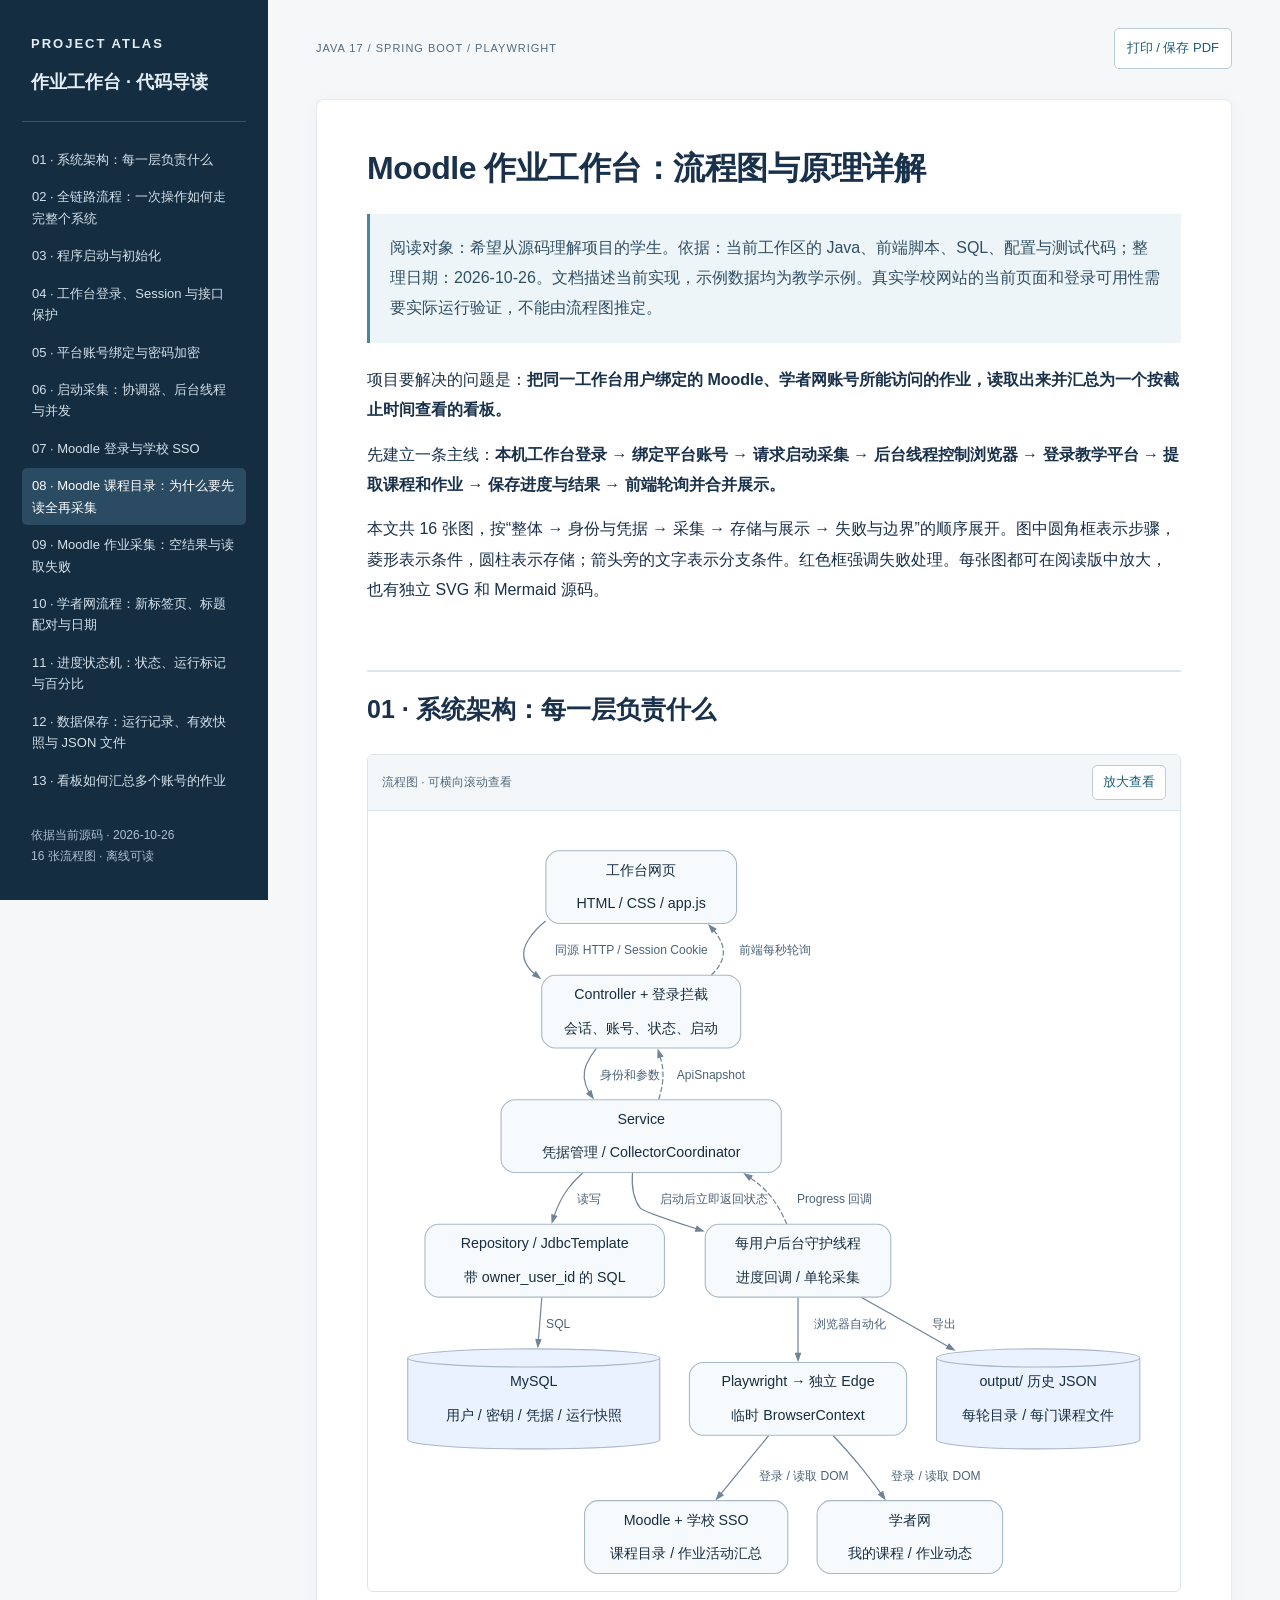
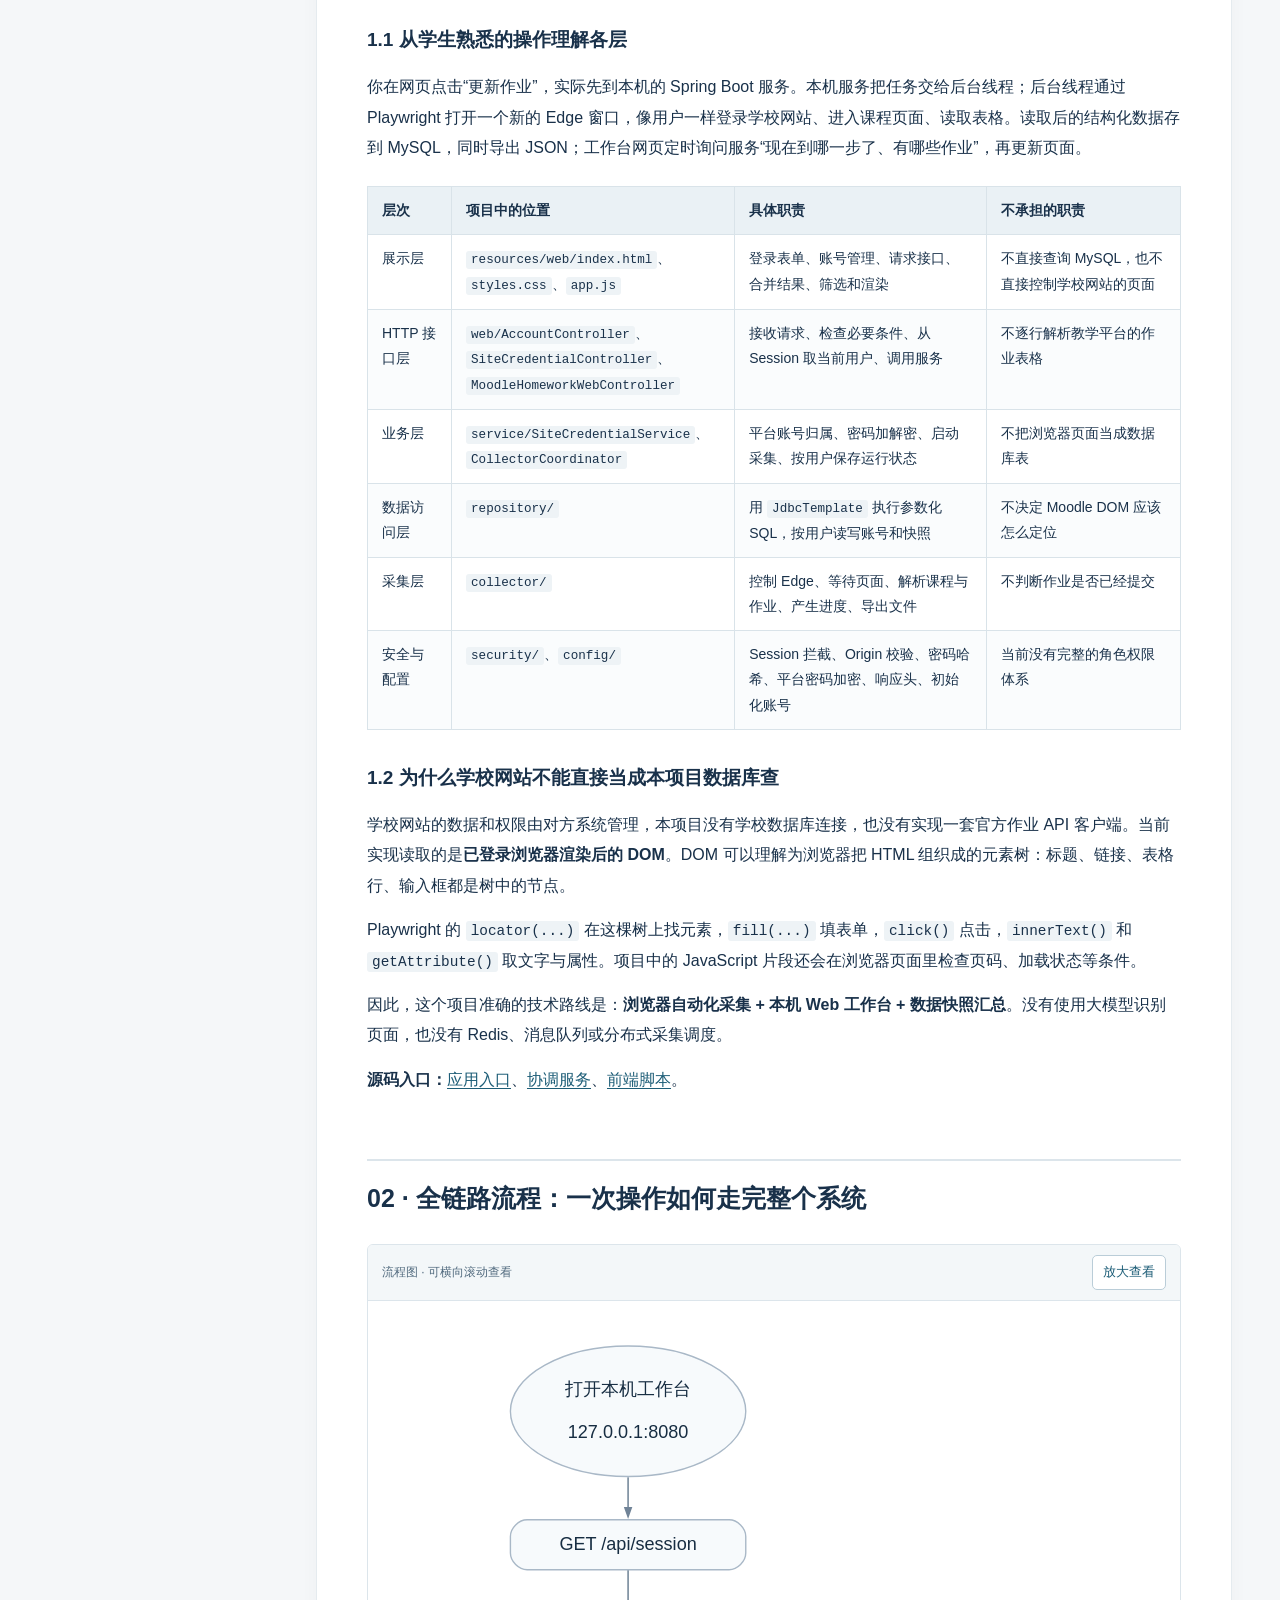
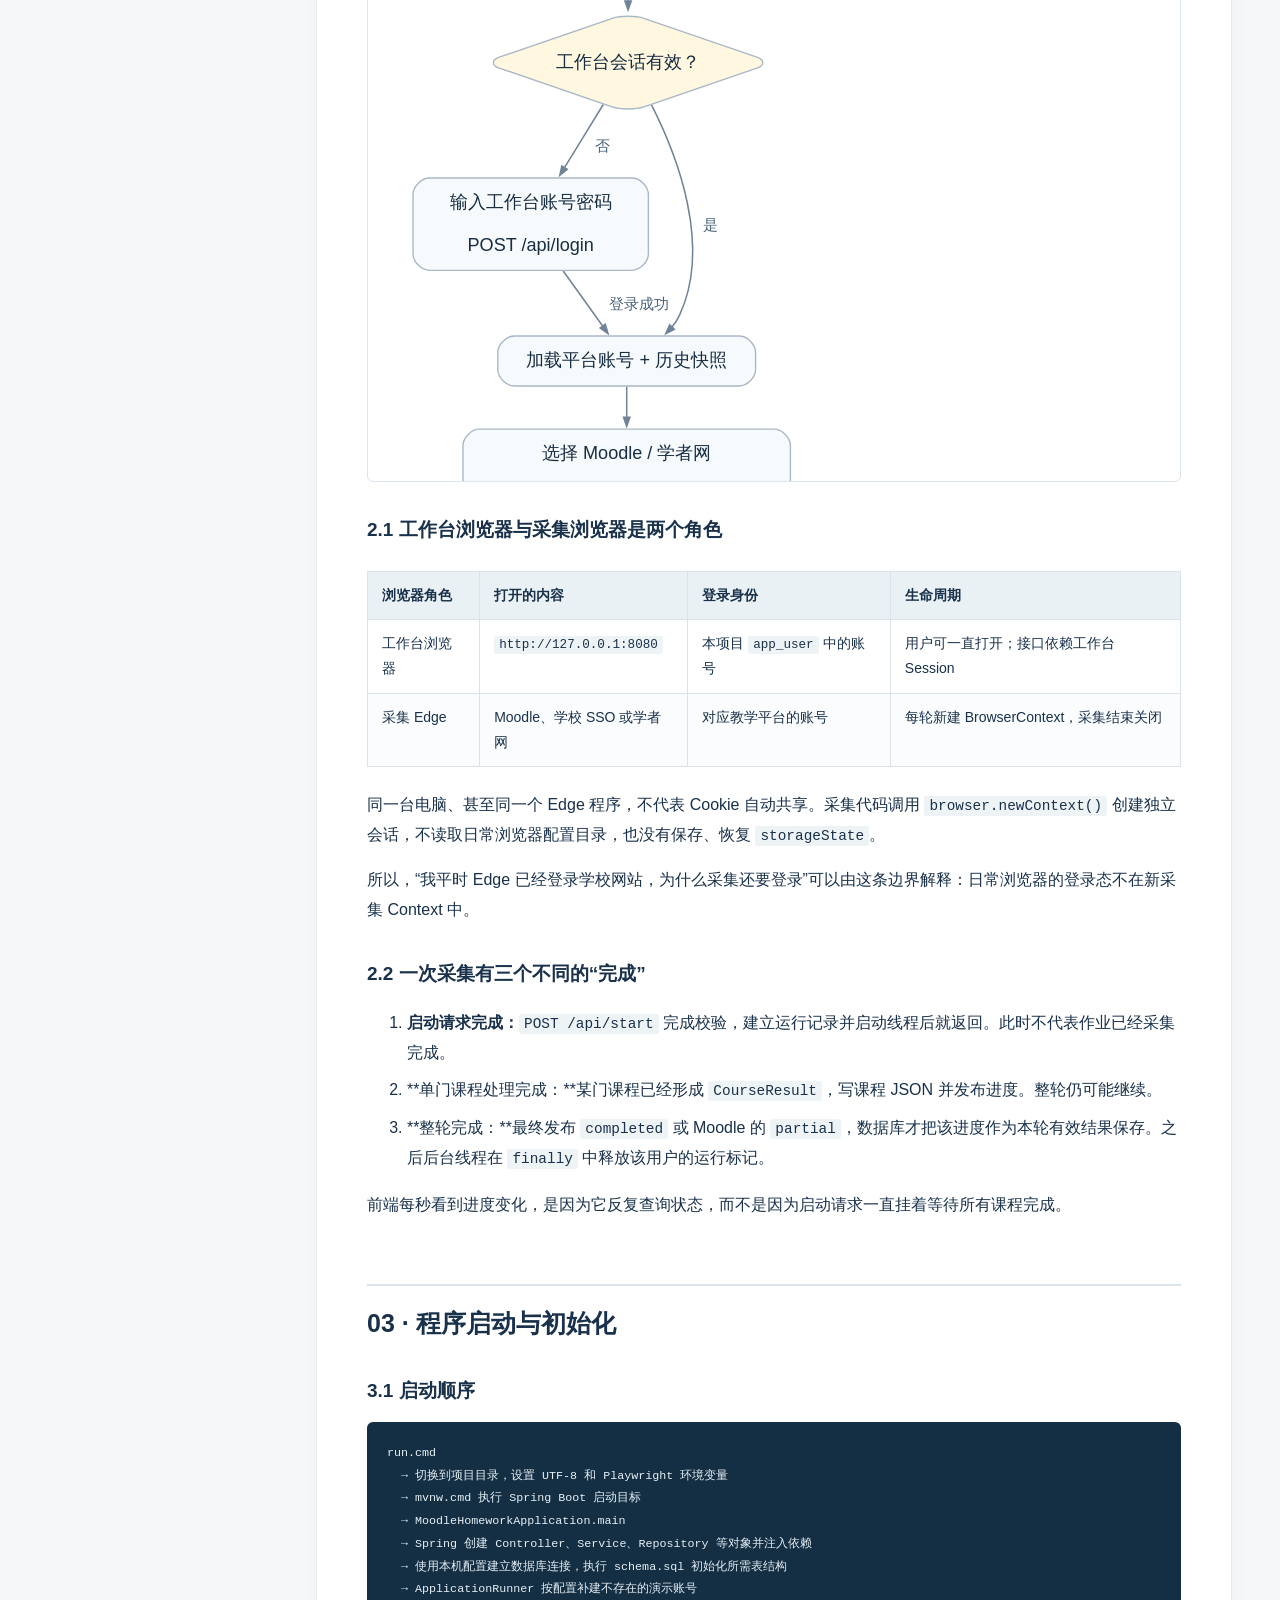
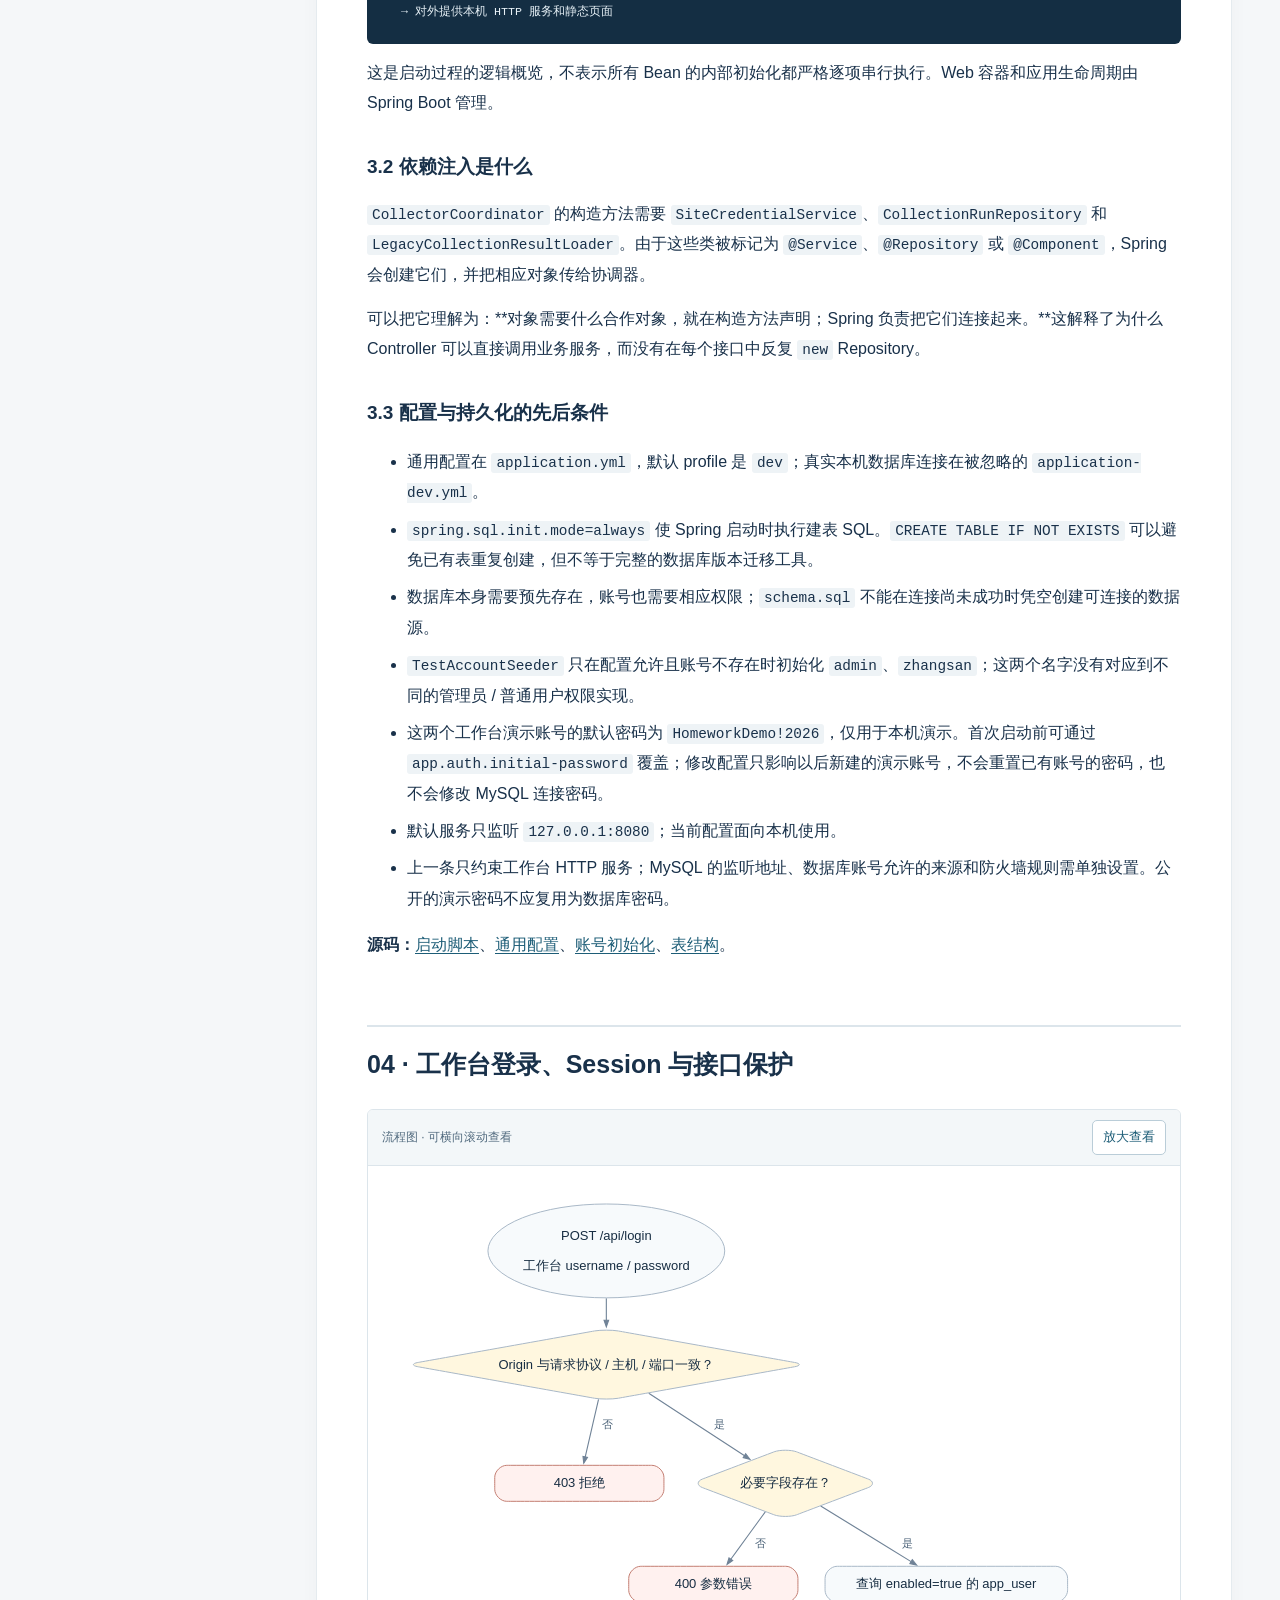
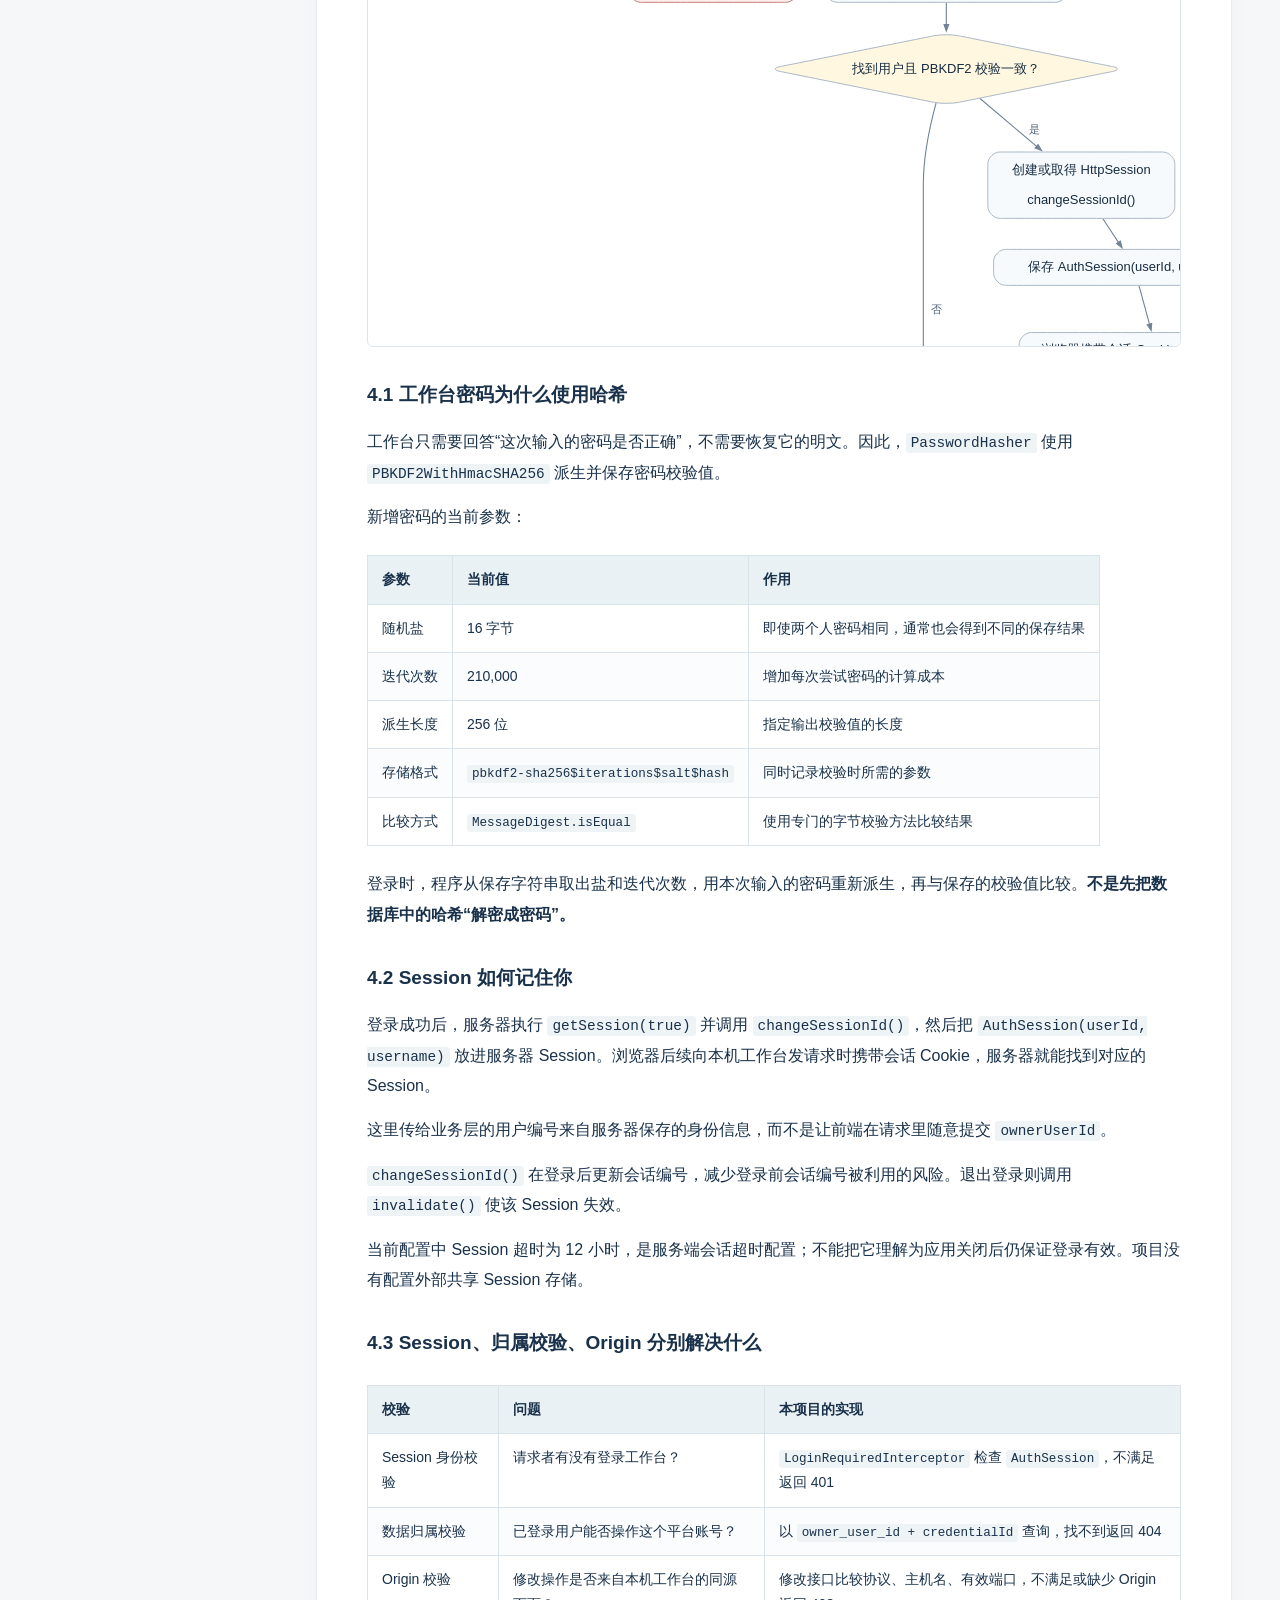
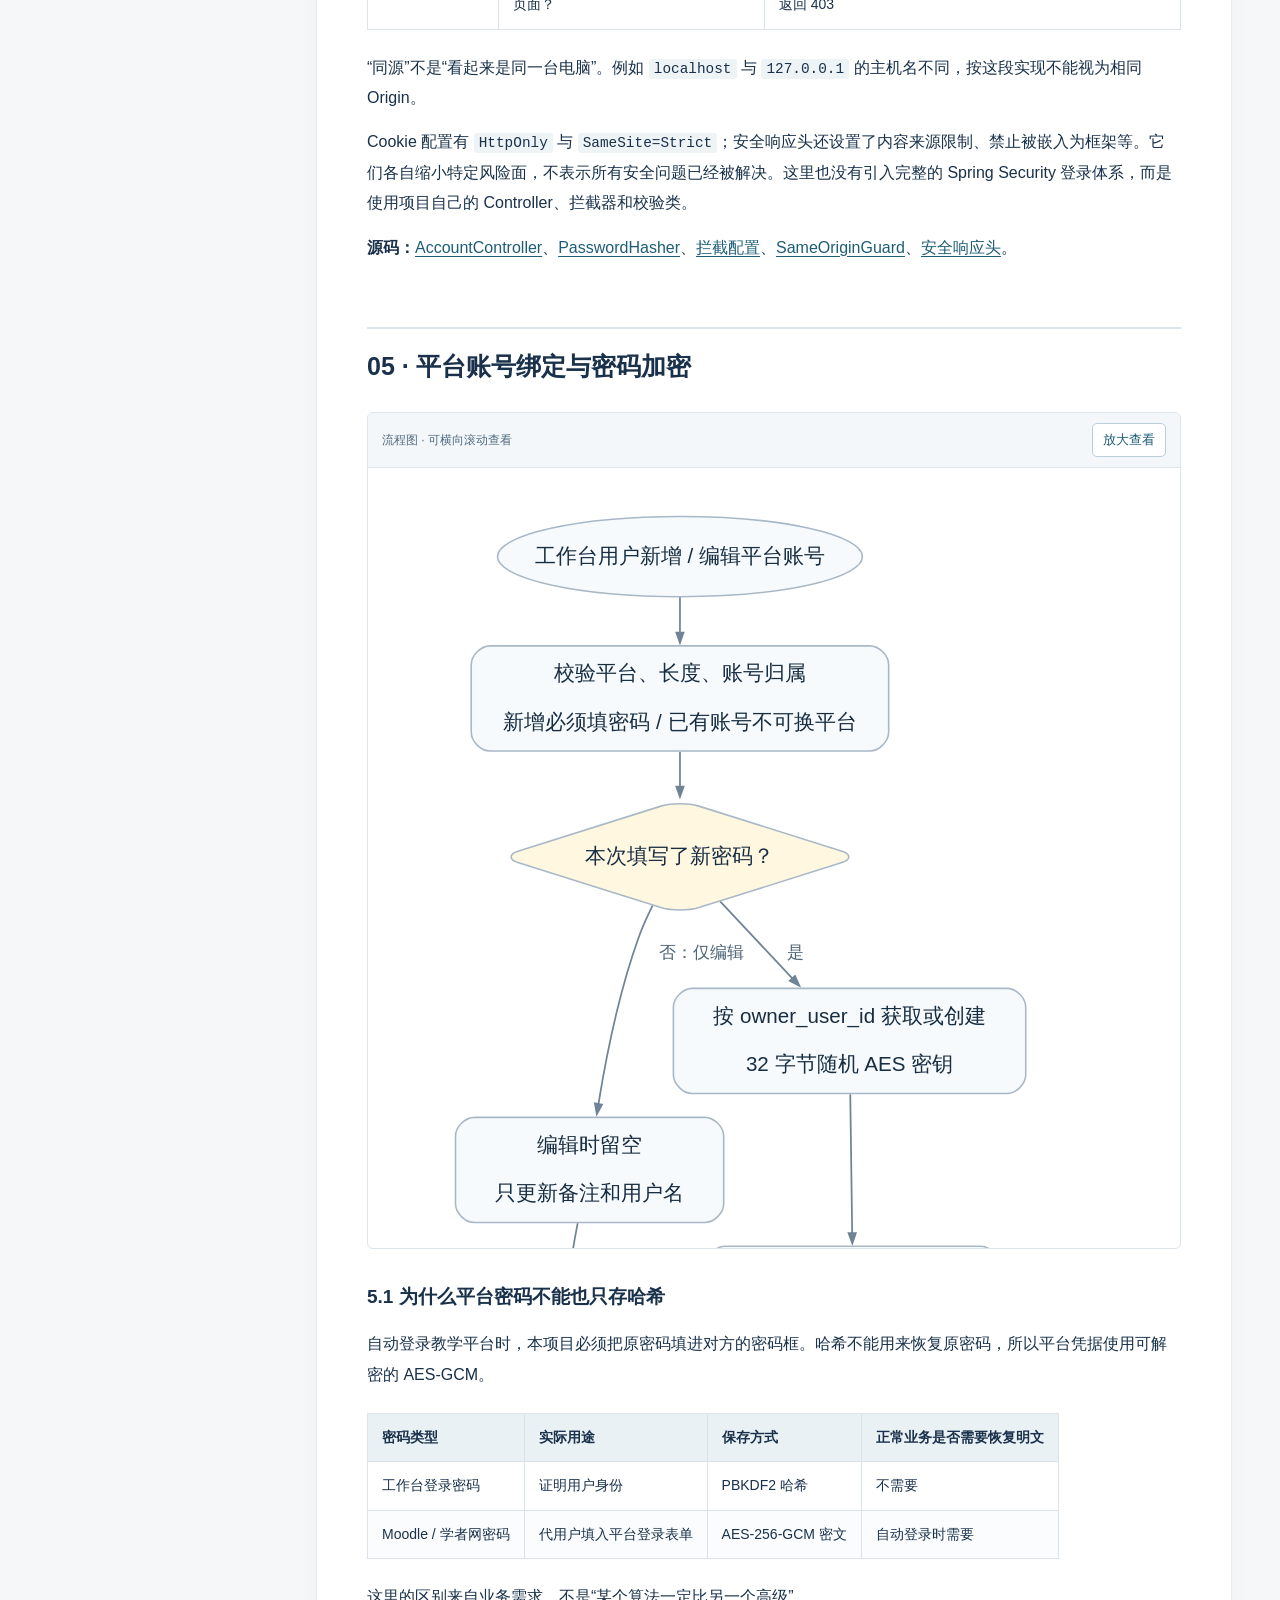
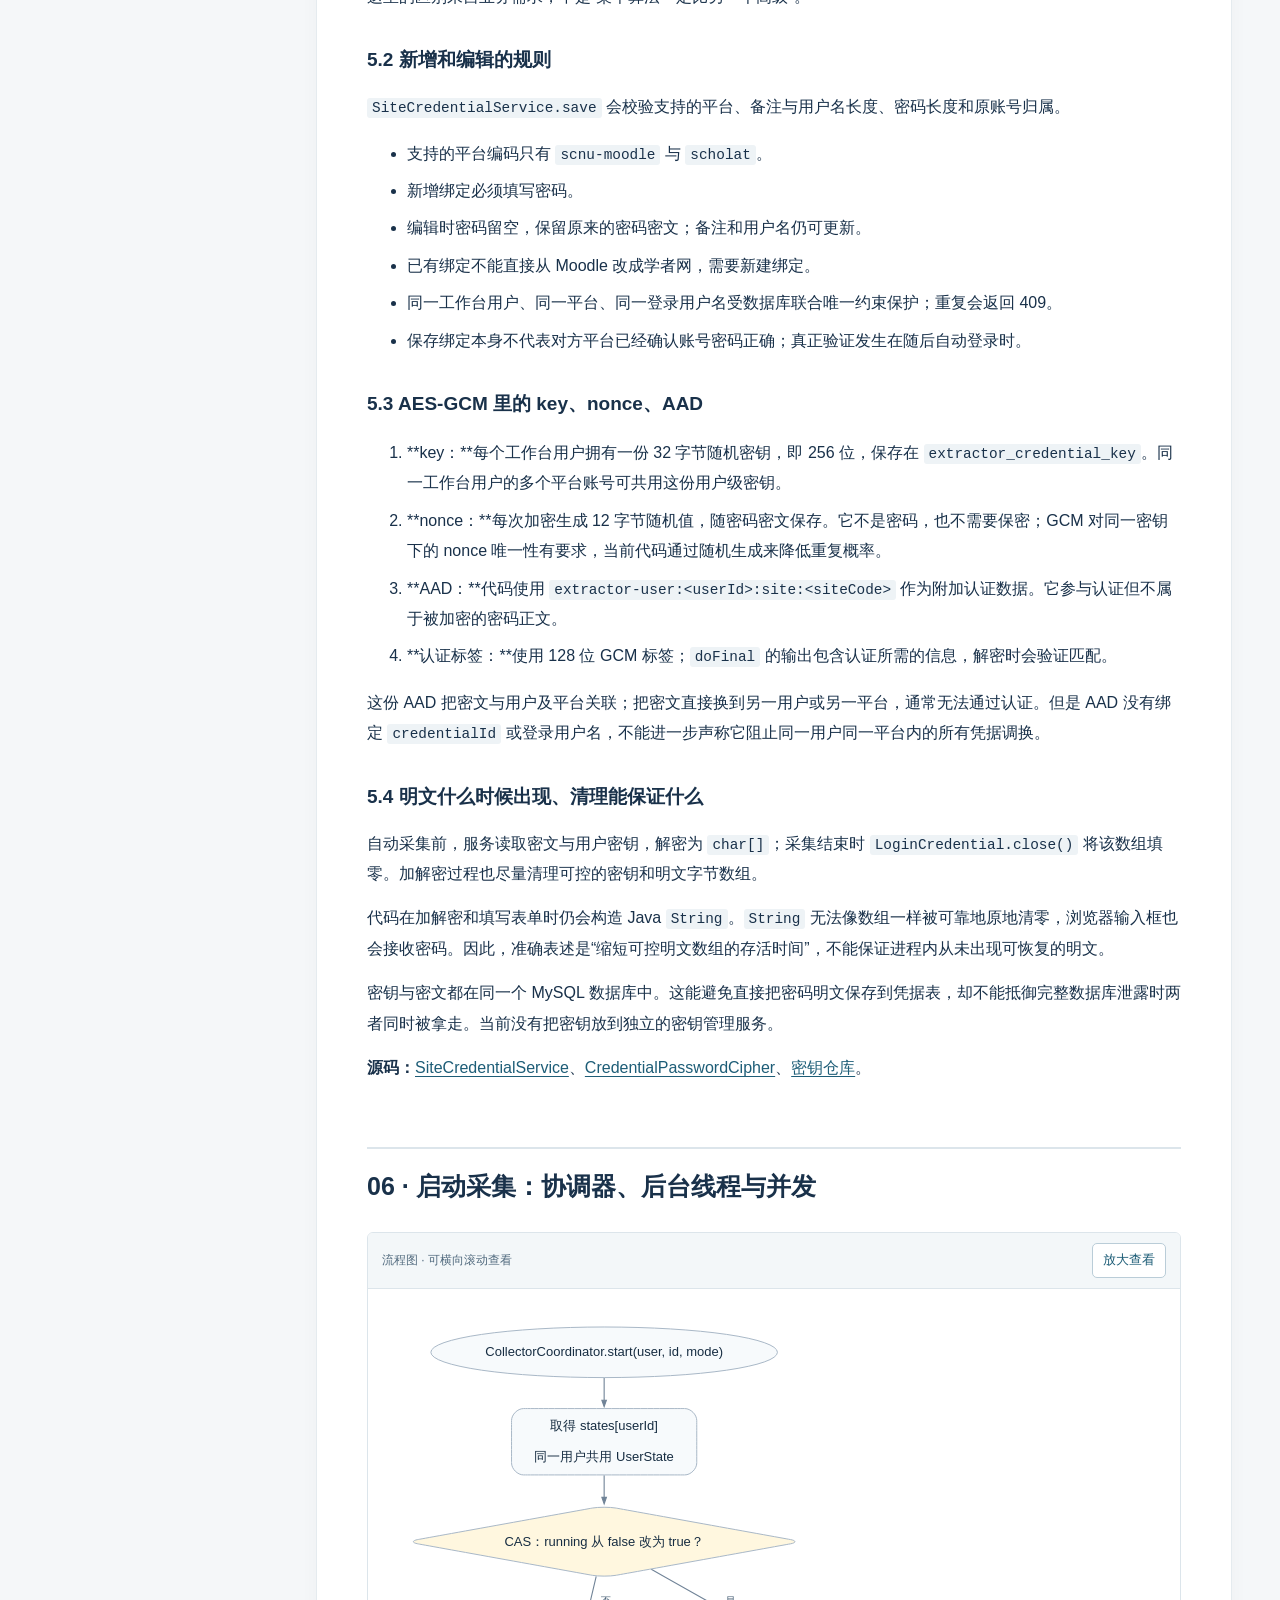
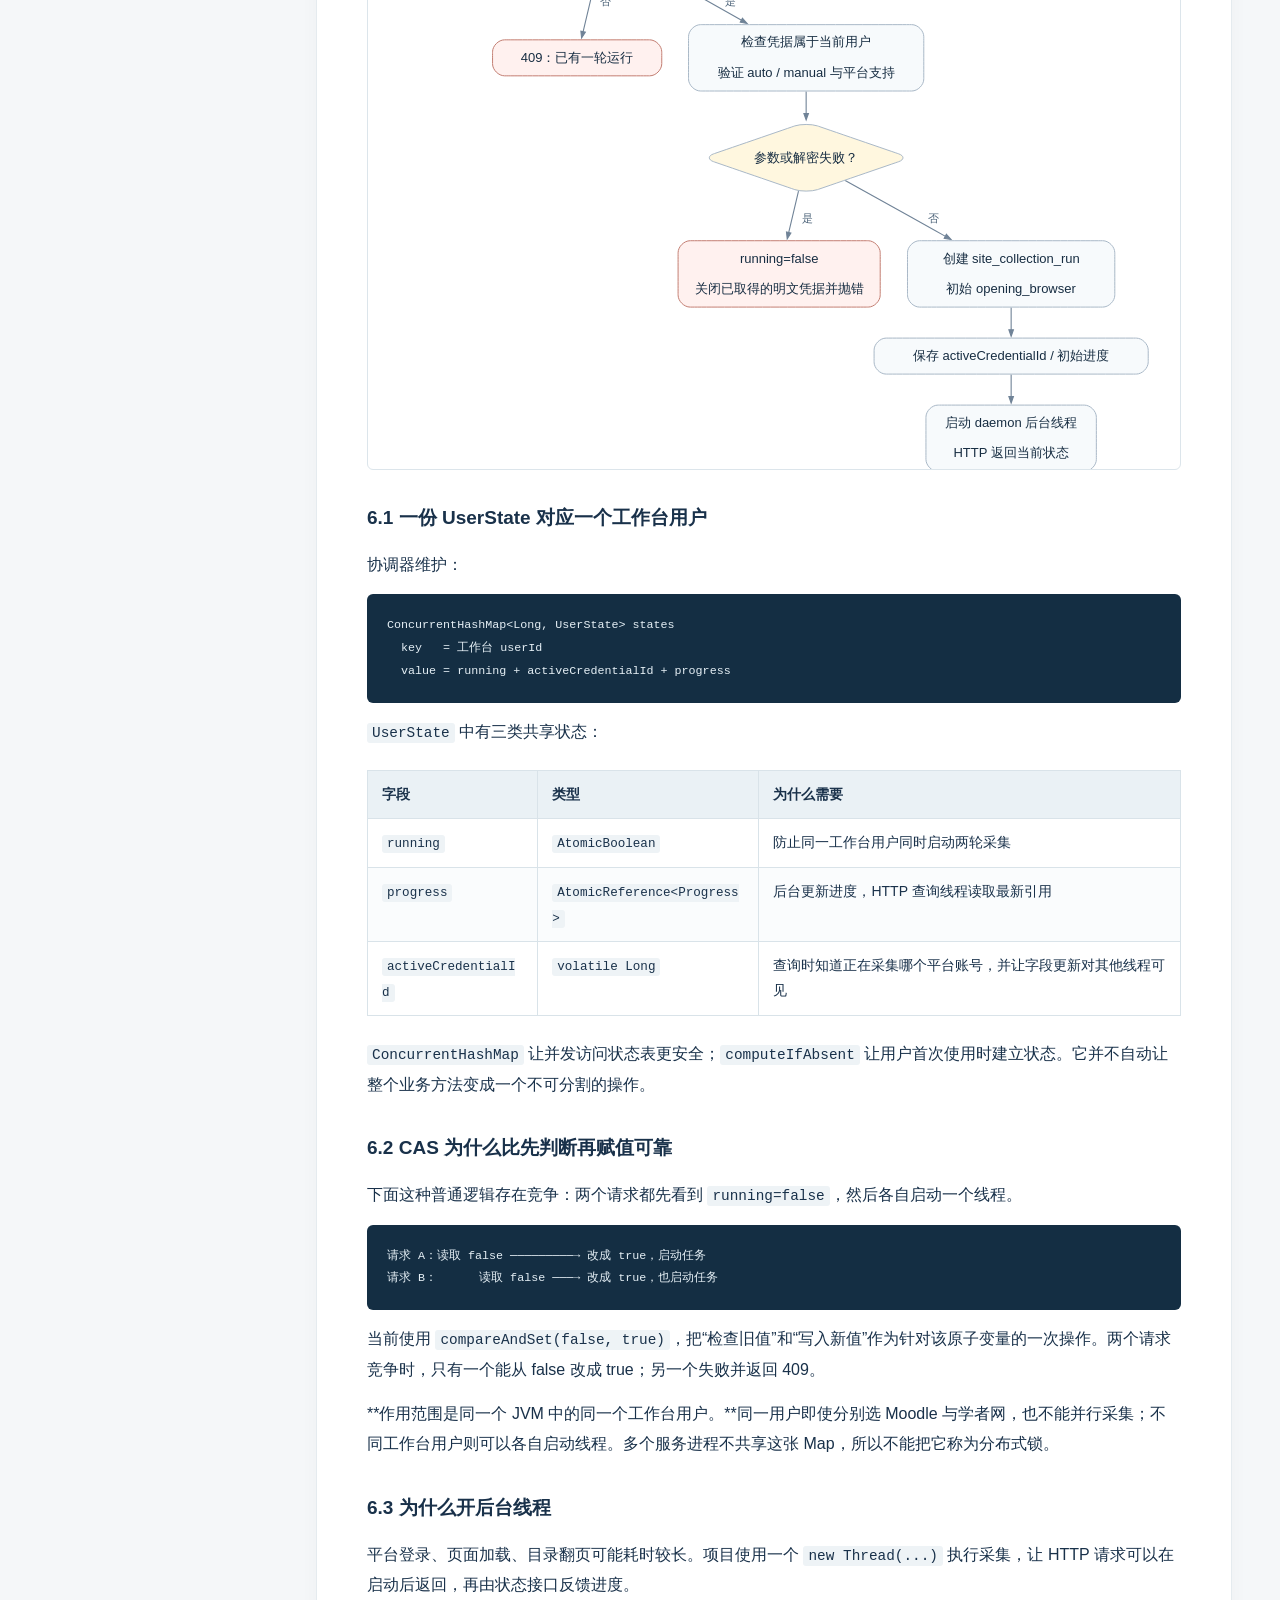
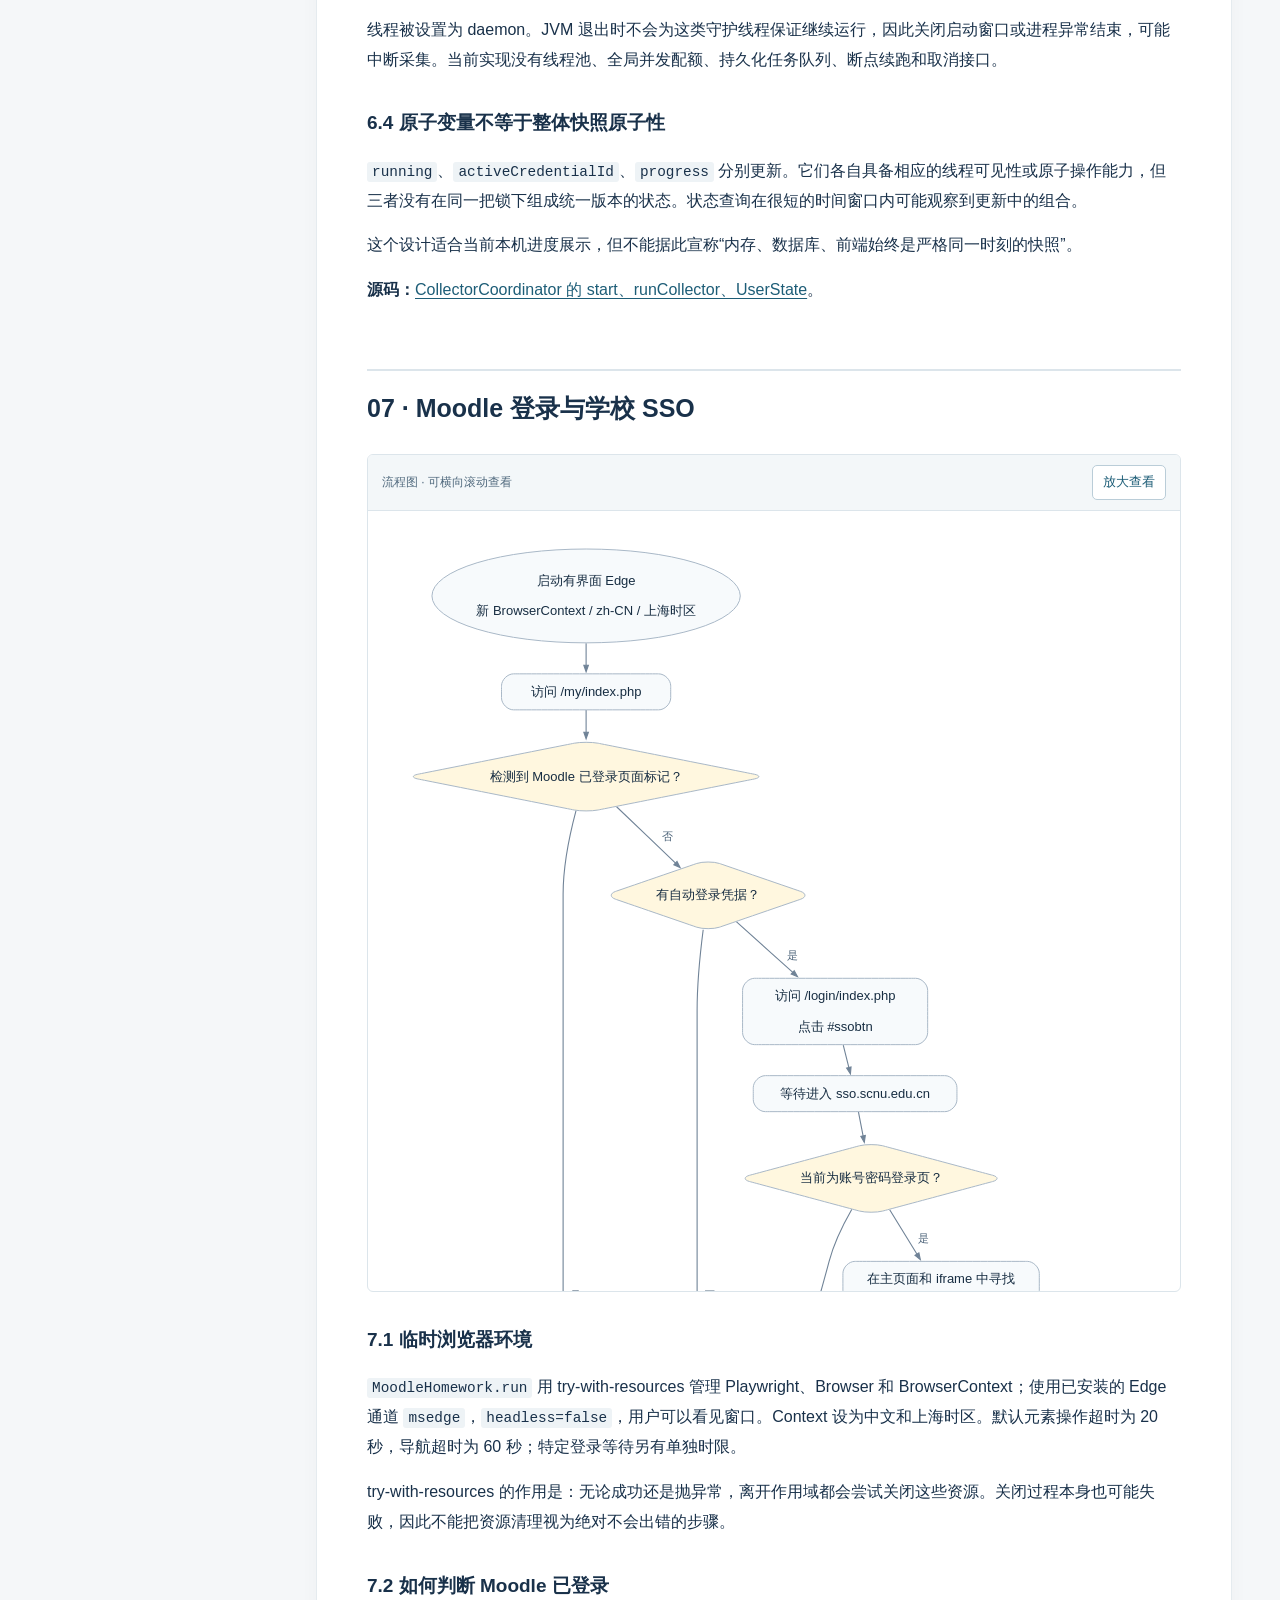
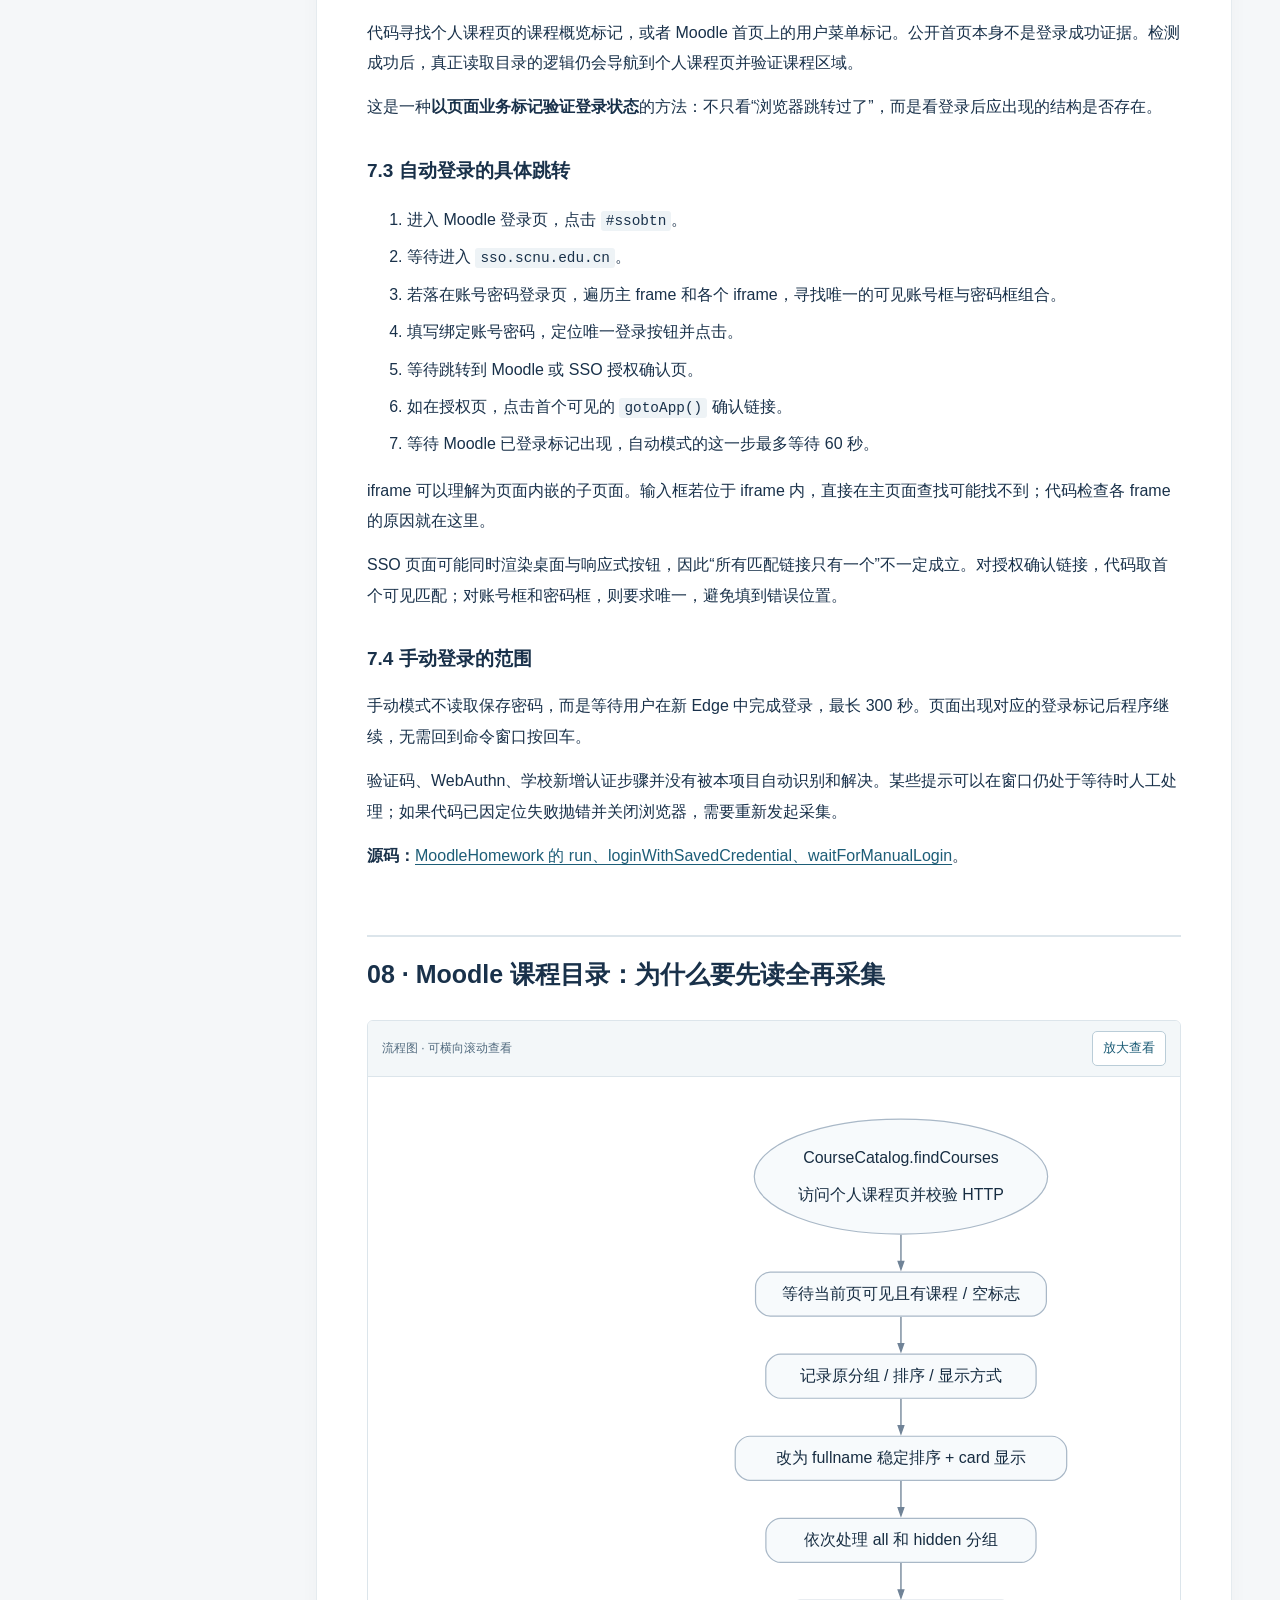
==== commit e3b04d4a: "fix: separate demo password from local database credentials" ====
--- a/docs/flowcharts/project-flowcharts.html
+++ b/docs/flowcharts/project-flowcharts.html
@@ -506,7 +506,9 @@
 <li><code>spring.sql.init.mode=always</code> 使 Spring 启动时执行建表 SQL。<code>CREATE TABLE IF NOT EXISTS</code> 可以避免已有表重复创建，但不等于完整的数据库版本迁移工具。</li>
 <li>数据库本身需要预先存在，账号也需要相应权限；<code>schema.sql</code> 不能在连接尚未成功时凭空创建可连接的数据源。</li>
 <li><code>TestAccountSeeder</code> 只在配置允许且账号不存在时初始化 <code>admin</code>、<code>zhangsan</code>；这两个名字没有对应到不同的管理员 / 普通用户权限实现。</li>
+<li>这两个工作台演示账号的默认密码为 <code>HomeworkDemo!2026</code>，仅用于本机演示。首次启动前可通过 <code>app.auth.initial-password</code> 覆盖；修改配置只影响以后新建的演示账号，不会重置已有账号的密码，也不会修改 MySQL 连接密码。</li>
 <li>默认服务只监听 <code>127.0.0.1:8080</code>；当前配置面向本机使用。</li>
+<li>上一条只约束工作台 HTTP 服务；MySQL 的监听地址、数据库账号允许的来源和防火墙规则需单独设置。公开的演示密码不应复用为数据库密码。</li>
 </ul>
 <p><strong>源码：</strong><a href="../../run.cmd">启动脚本</a>、<a href="../../src/main/resources/application.yml">通用配置</a>、<a href="../../src/main/java/cn/example/config/TestAccountSeeder.java">账号初始化</a>、<a href="../../src/main/resources/schema.sql">表结构</a>。</p>
 <h2 id="section-3">04 · 工作台登录、Session 与接口保护</h2><div class="diagram" data-diagram="03-session"><div class="diagram-toolbar"><span>流程图 · 可横向滚动查看</span><button type="button" class="expand-diagram" data-id="03-session">放大查看</button></div><div class="diagram-scroll"><svg role="img" aria-label="工作台登录与会话" style="min-width:994px" width="994pt" height="1185pt"
